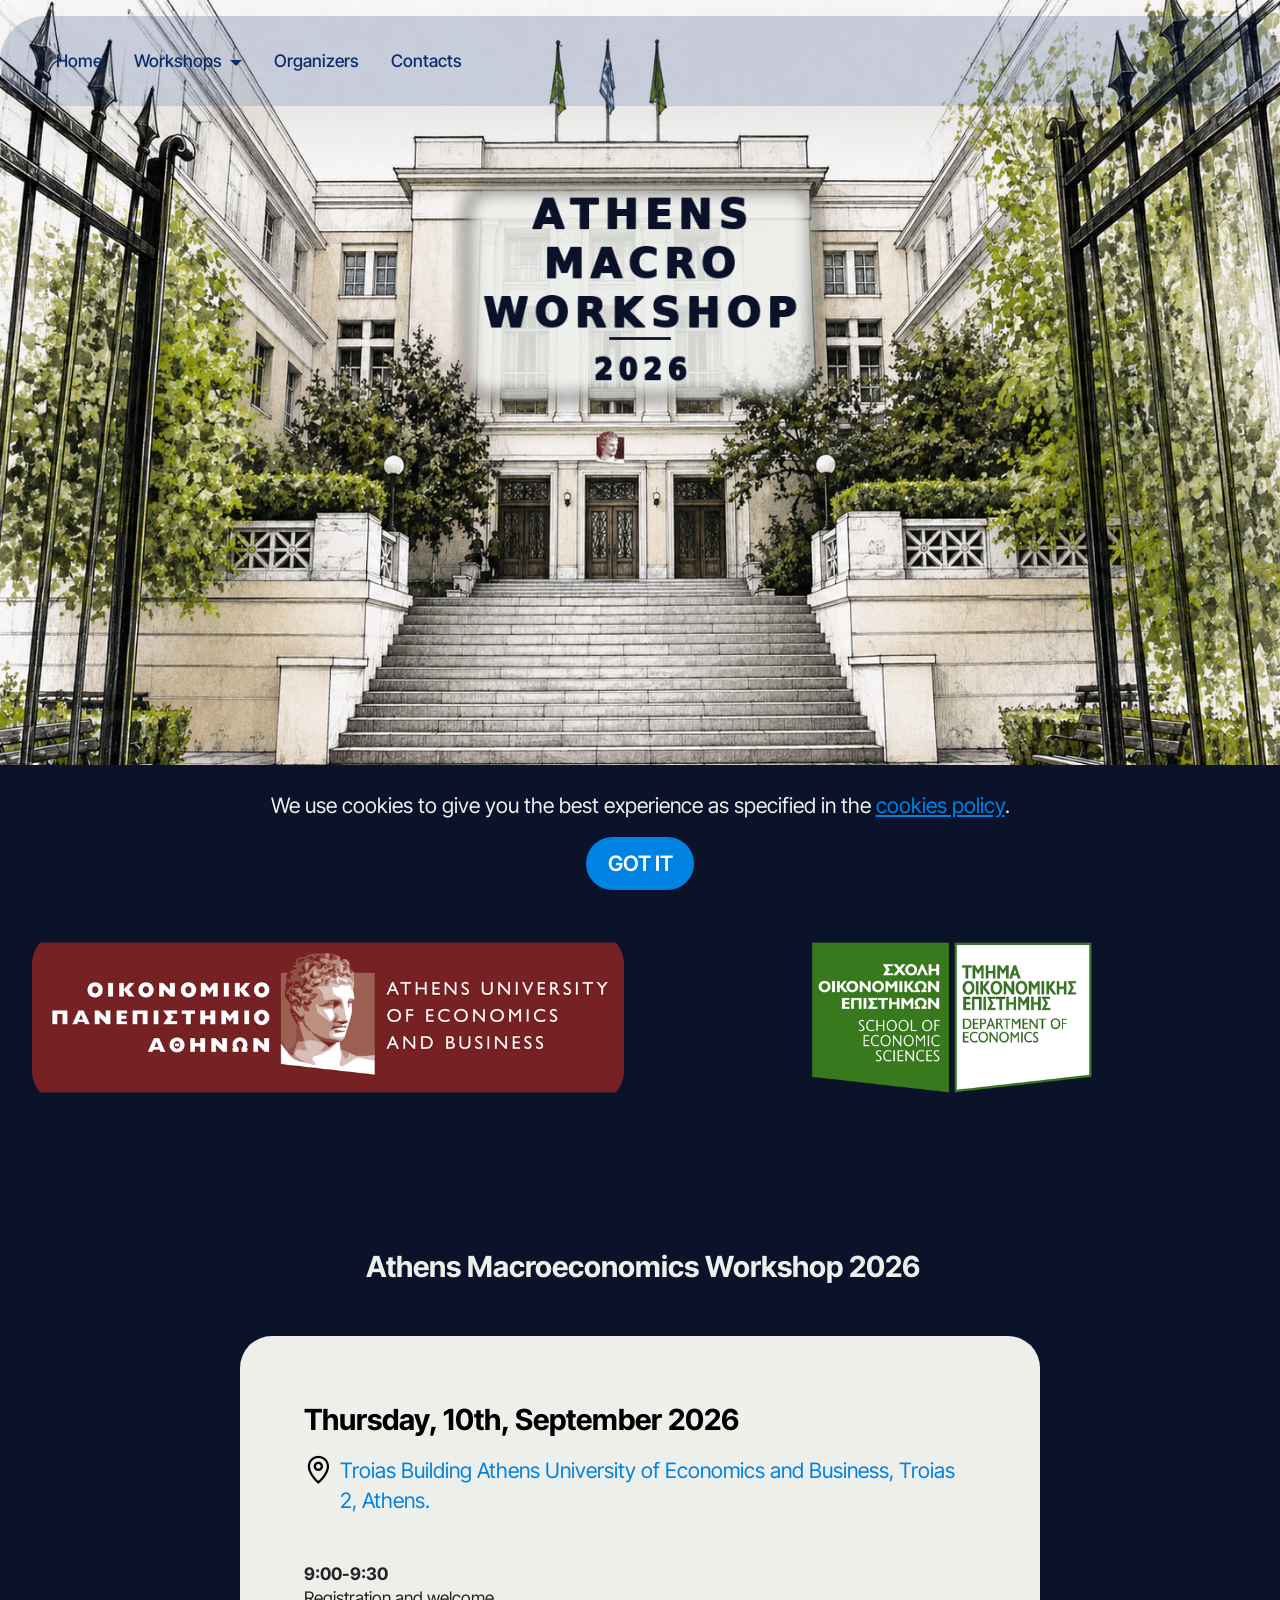
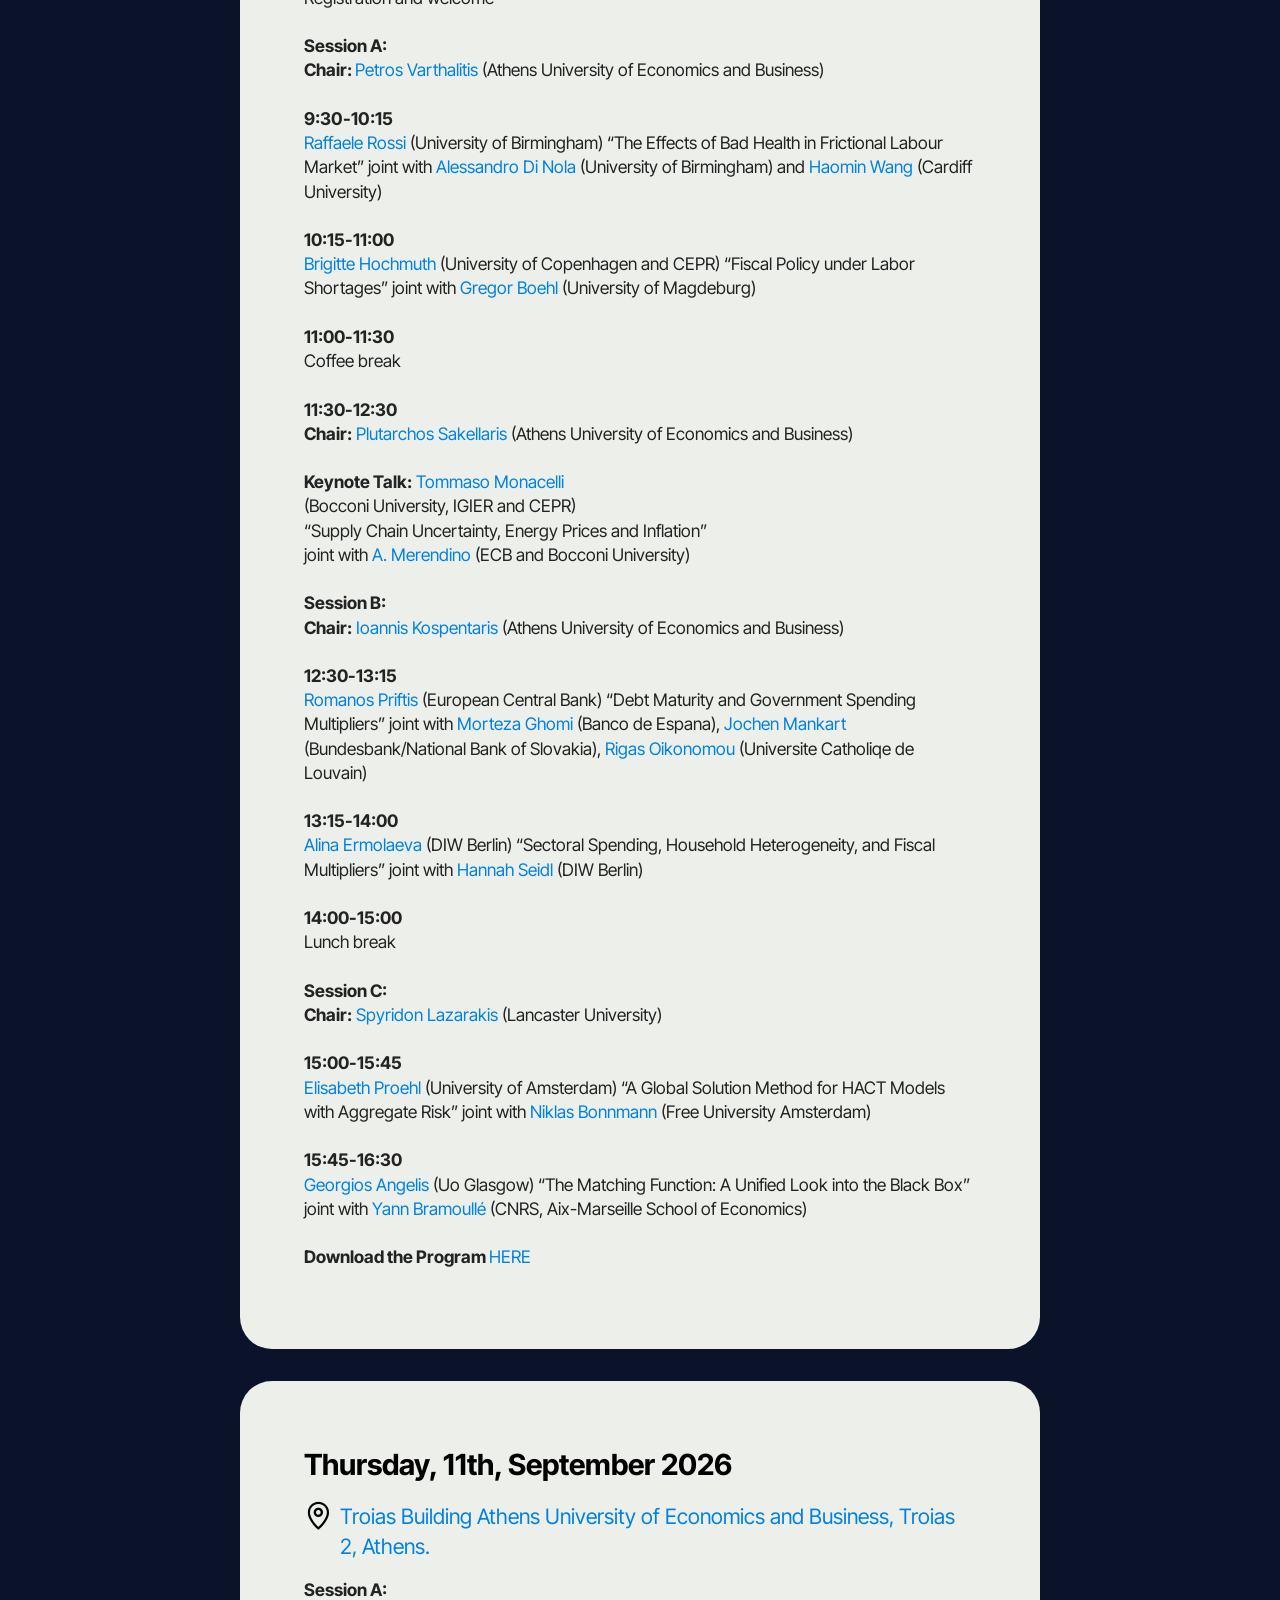
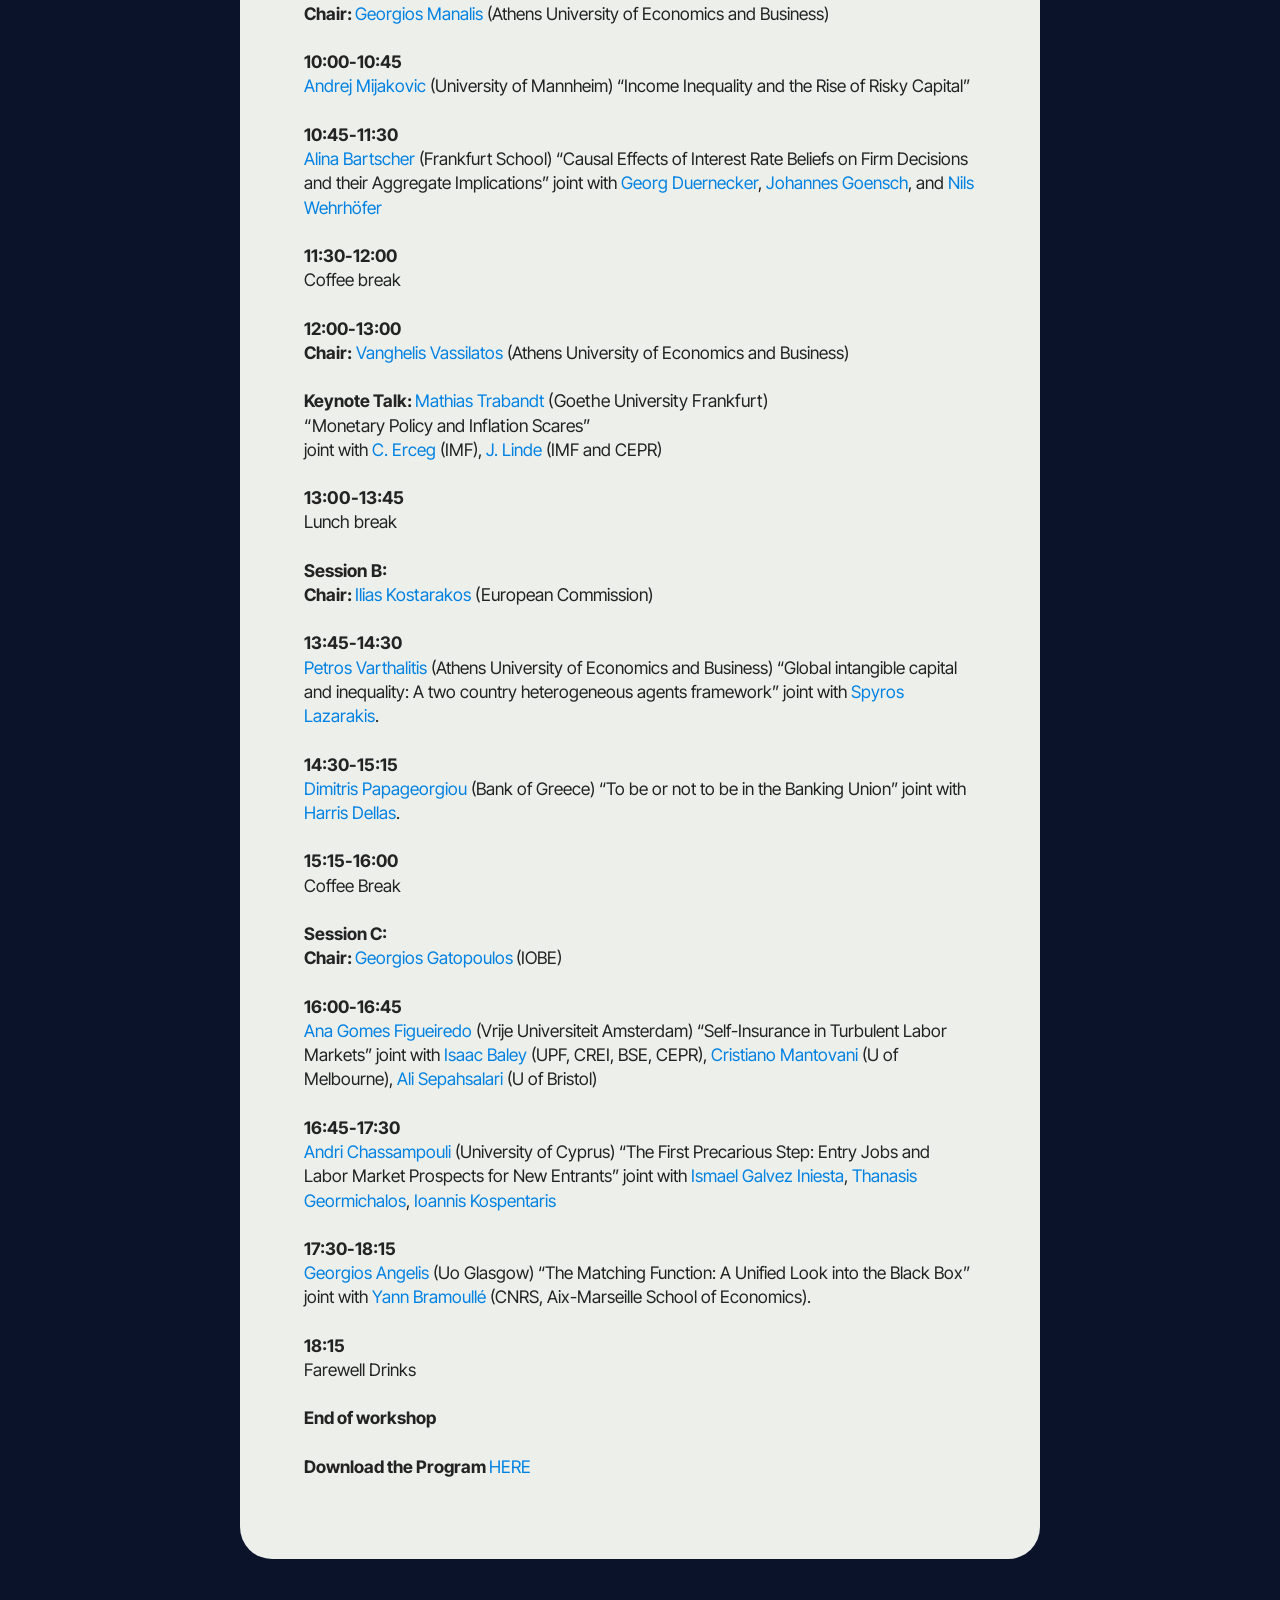
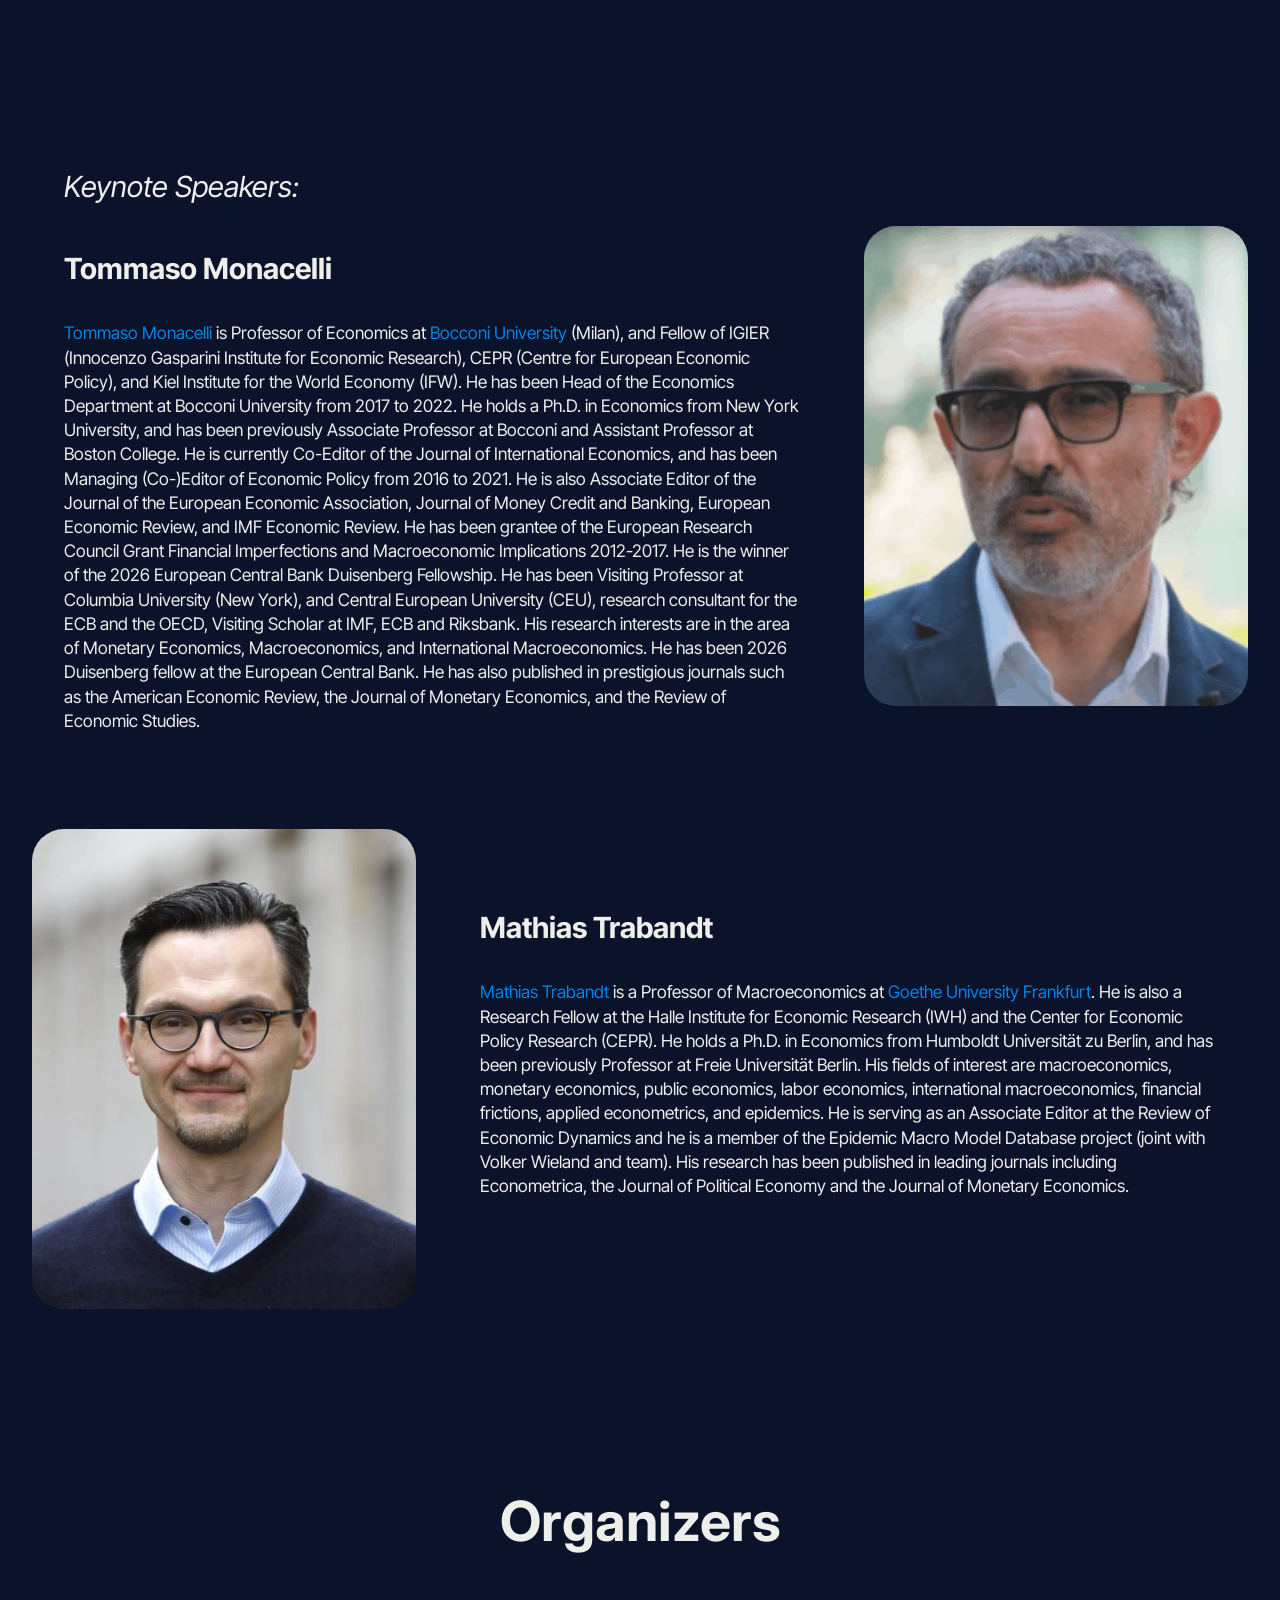
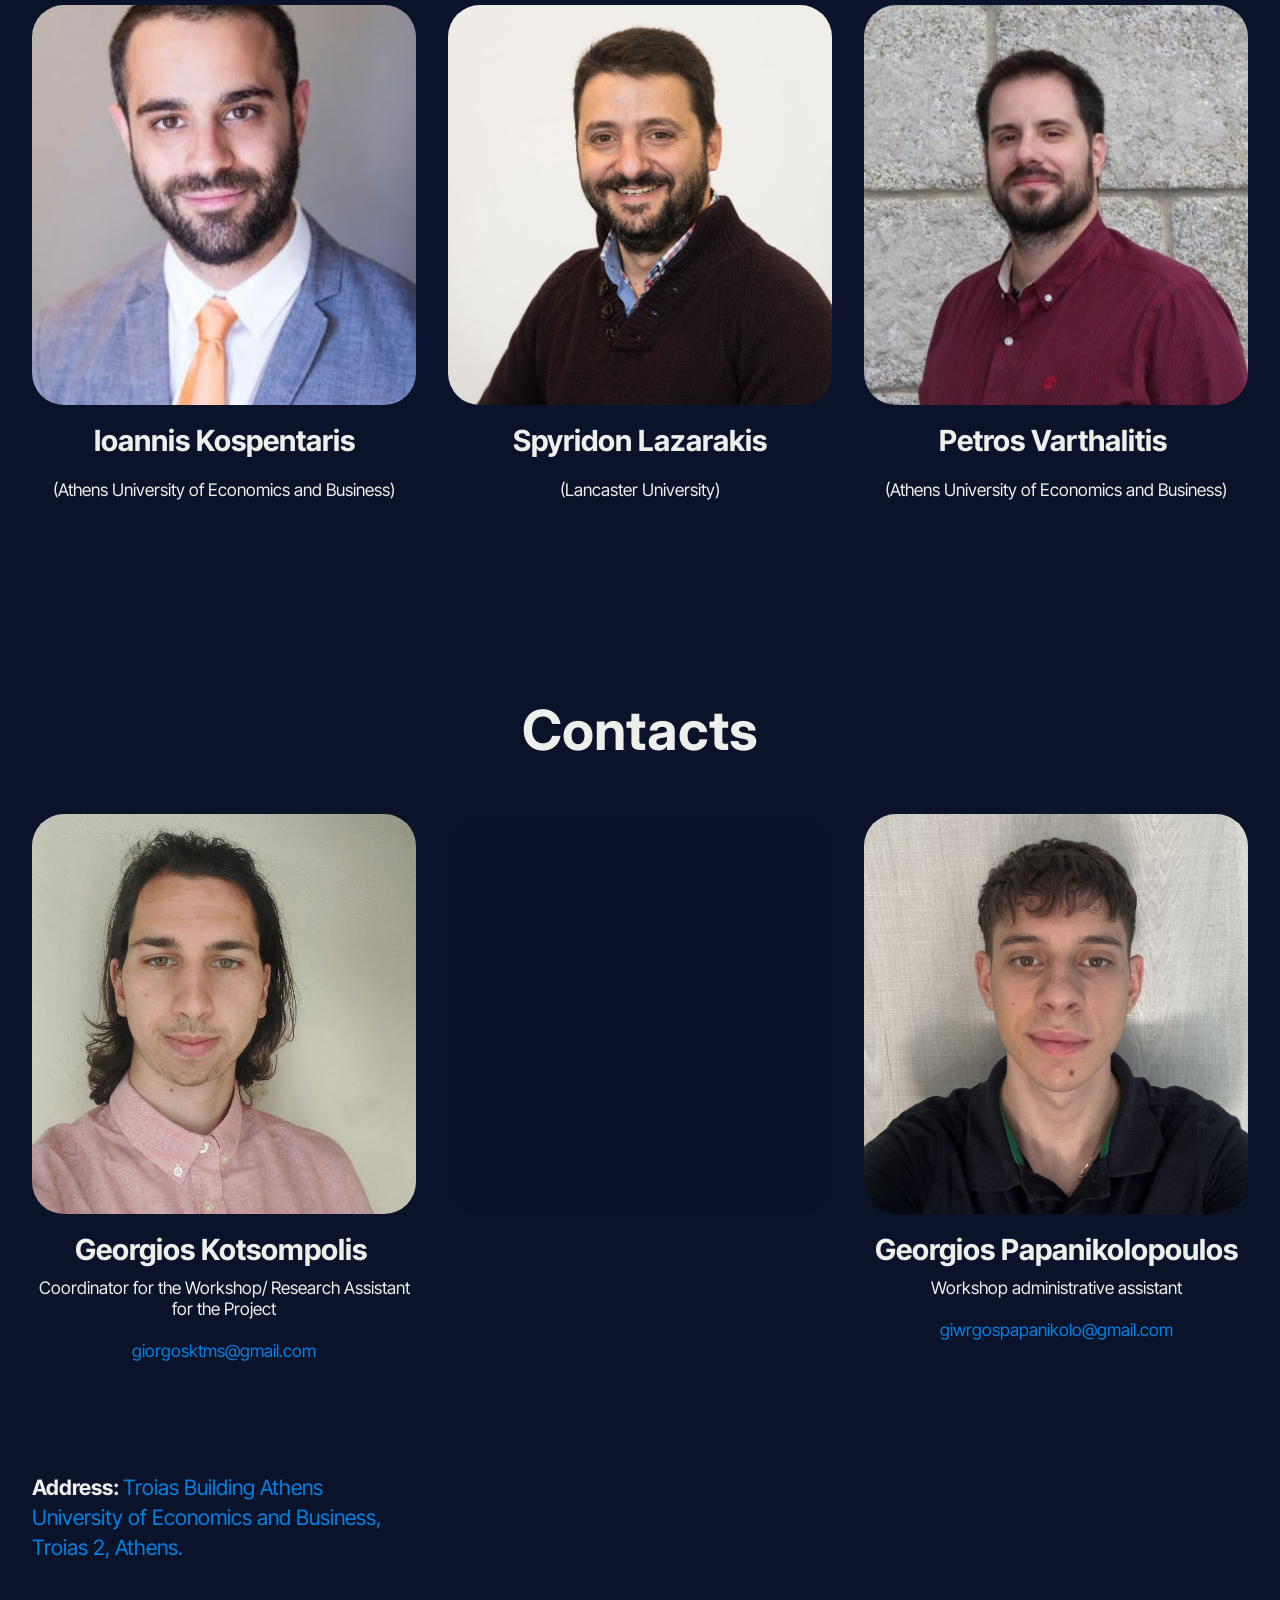
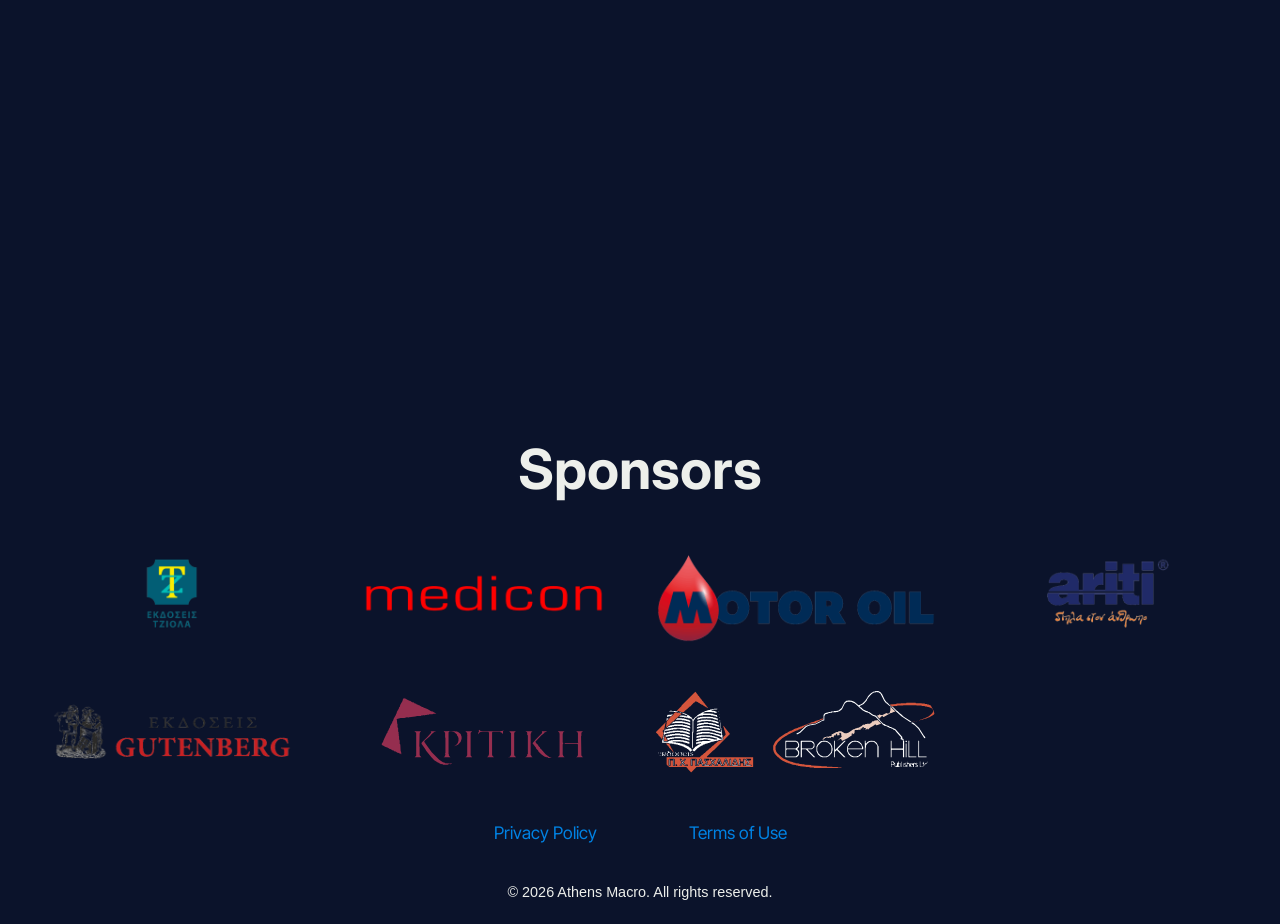
==== index.html @ d3e8752d "Add files via upload" ====
<!DOCTYPE html>
<html  >
<head>
  <meta charset="UTF-8">
  <meta http-equiv="X-UA-Compatible" content="IE=edge">
  <meta name="generator" content="Mobirise v5.9.25, mobirise.com">
  <meta name="twitter:card" content="summary_large_image"/>
  <meta name="twitter:image:src" content="assets/images/index-meta.svg">
  <meta property="og:image" content="assets/images/index-meta.svg">
  <meta name="twitter:title" content="Home">
  <meta name="viewport" content="width=device-width, initial-scale=1, minimum-scale=1">
  <link rel="shortcut icon" href="assets/images/athens-favicon-full-square.svg" type="image/x-icon">
  <meta name="description" content="">
  
  
  <title>Home</title>
  <link rel="stylesheet" href="assets/web/assets/mobirise-icons2/mobirise2.css">
  <link rel="stylesheet" href="assets/bootstrap/css/bootstrap.min.css">
  <link rel="stylesheet" href="assets/bootstrap/css/bootstrap-grid.min.css">
  <link rel="stylesheet" href="assets/bootstrap/css/bootstrap-reboot.min.css">
  <link rel="stylesheet" href="assets/dropdown/css/style.css">
  <link rel="stylesheet" href="assets/socicon/css/styles.css">
  <link rel="stylesheet" href="assets/theme/css/style.css">
  <link rel="preload" href="https://fonts.googleapis.com/css?family=Inter+Tight:100,200,300,400,500,600,700,800,900,100i,200i,300i,400i,500i,600i,700i,800i,900i&display=swap" as="style" onload="this.onload=null;this.rel='stylesheet'">
  <noscript><link rel="stylesheet" href="https://fonts.googleapis.com/css?family=Inter+Tight:100,200,300,400,500,600,700,800,900,100i,200i,300i,400i,500i,600i,700i,800i,900i&display=swap"></noscript>
  <link rel="preload" href="https://fonts.googleapis.com/css?family=Inter:100,200,300,400,500,600,700,800,900,100i,200i,300i,400i,500i,600i,700i,800i,900i&display=swap" as="style" onload="this.onload=null;this.rel='stylesheet'">
  <noscript><link rel="stylesheet" href="https://fonts.googleapis.com/css?family=Inter:100,200,300,400,500,600,700,800,900,100i,200i,300i,400i,500i,600i,700i,800i,900i&display=swap"></noscript>
  <link rel="preload" as="style" href="assets/mobirise/css/mbr-additional.css?v=11Lxjb"><link rel="stylesheet" href="assets/mobirise/css/mbr-additional.css?v=11Lxjb" type="text/css">

  
  
  
</head>
<body>
  
  <section data-bs-version="5.1" class="menu menu5 cid-vo2XoC6HNH" once="menu" id="menu05-g">
	

	<nav class="navbar navbar-dropdown navbar-fixed-top navbar-expand-lg">
		<div class="container">
			<div class="navbar-brand">
				
				
			</div>
			<button class="navbar-toggler" type="button" data-toggle="collapse" data-bs-toggle="collapse" data-target="#navbarSupportedContent" data-bs-target="#navbarSupportedContent" aria-controls="navbarNavAltMarkup" aria-expanded="false" aria-label="Toggle navigation">
				<div class="hamburger">
					<span></span>
					<span></span>
					<span></span>
					<span></span>
				</div>
			</button>
			<div class="collapse navbar-collapse" id="navbarSupportedContent">
				<ul class="navbar-nav nav-dropdown nav-right navbar-nav-top-padding" data-app-modern-menu="true"><li class="nav-item"><a class="nav-link link text-secondary display-4" href="index.html#header19-0">Home</a></li><li class="nav-item dropdown">
						<a class="nav-link link dropdown-toggle text-secondary display-4" href="index.html#news09-9" aria-expanded="false" data-toggle="dropdown-submenu" data-bs-toggle="dropdown" data-bs-auto-close="outside">Workshops</a><div class="dropdown-menu" aria-labelledby="dropdown-973"><a class="show dropdown-item text-secondary display-4" href="index.html#news09-9">Athens Macro Workshop 2026</a><a class="show dropdown-item text-secondary display-4" href="1st-athens-macroeconomics-workshop.html#news09-v">Athens Macro Workshop 2025</a></div>
					</li><li class="nav-item"><a class="nav-link link text-secondary display-4" href="index.html#people03-l">Organizers</a></li><li class="nav-item">
						<a class="nav-link link text-secondary display-4" href="index.html#people03-k">Contacts</a>
					</li></ul>
				
			</div>
		</div>
	</nav>
</section>

<section data-bs-version="5.1" class="header19 cid-vo2uFX2ZXU mbr-fullscreen" id="header19-0">
  

  
  
  <div class="container">
    <div class="row">
      <div class="content-wrap col-12 col-md-9">
        
        
        
        
      </div>
    </div>
  </div>
</section>

<section data-bs-version="5.1" class="social01 cid-vqECL1zGDa" id="social01-1c">
	

	
	
	<div class="container-fluid">
		<div class="row justify-content-center">
			<div class="col-12 content-head">
				
			</div>
		</div>
		<div class="row">
			<div class="item features-without-image col-12 col-md-6 col-lg-6">
				<div class="item-img mb-3">
					<img src="assets/images/aueb-logo-navy-900x260.png" alt="Mobirise Website Builder">
				</div>
				<div class="item-wrapper">
					
					<div class="card-box">
						
						
					</div>
				</div>
			</div>
			<div class="item features-without-image col-12 col-md-6 col-lg-6">
				<div class="item-img mb-3">
					<img src="assets/images/economics-logo-navy-900x260.png" alt="Mobirise Website Builder">
				</div>
				<div class="item-wrapper">
					
					<div class="card-box">
						
						
					</div>
				</div>
			</div>
		</div>
	</div>
</section>

<section data-bs-version="5.1" class="news09 startm5 cid-vo2wAcWrtu" id="news09-9">
  
  <div class="container">
    <div class="col-12 mb-5 content-head">
      <h3 class="mbr-section-title mbr-fonts-style align-center mb-0 display-5"><strong>&nbsp;Athens Macroeconomics Workshop 2026</strong></h3>
      
    </div>
    <div class="row justify-content-center ">
      <div class="col-12 col-lg-8">
        <div class="item features-without-image col-12 active">
          <div class="item-wrapper">
            <h5 class="mbr-card-title mbr-fonts-style mt-0 mb-3 display-5"><strong>Thursday, 10th, September 2026</strong></h5>
            <div class="details">
              
              
            </div>
            <div class="details">
              <div class="details-item display-7">
                <span class="mbr-iconfont mobi-mbri-map-pin mobi-mbri details-icon"></span>
                <p class="mbr-tag mbr-fonts-style display-7"><strong> <a href="https://maps.app.goo.gl/rqjV235j9AEwiDKp7" class="text-primary" target="_blank">Troias Building Athens University of Economics and Business, Troias 2, Athens.</a></strong><strong><br></strong><br></p>
              </div>
            </div>
            
            <h6 class="mbr-card-subtitle mbr-fonts-style mt-0 mb-3 display-4"><strong>9:00-9:30</strong><br>                       Registration and welcome<br><br><strong>
</strong><div><strong>
</strong></div><div><strong>
</strong></div><div></div><div>
</div><div>
</div><div>
</div><div>
</div><div>
</div><div>
</div><div>
</div><div>
</div><div>
</div><div>	
</div><div>
</div><div><strong>Session A:</strong></div><div><strong>Chair: </strong><a href="https://sites.google.com/site/pgvarth/home" class="text-primary" target="_blank">Petros Varthalitis</a>&nbsp;(Athens University of Economics and Business)
</div><div><strong style="font-size: 1.1rem;"><br></strong></div><div><strong style="font-size: 1.1rem;">9:30-10:15</strong><br></div><div><a href="https://sites.google.com/view/raffaelerossi/home" class="text-primary" target="_blank">Raffaele Rossi</a> (University of Birmingham) “The Effects of Bad Health in Frictional Labour Market” joint with <a href="https://sites.google.com/site/alessandrodinolaphd/" class="text-primary" target="_blank">Alessandro Di Nola</a> (University of Birmingham) and <a href="https://profiles.cardiff.ac.uk/staff/wangh142" class="text-primary" target="_blank">Haomin Wang</a> (Cardiff University)</div><br><div><strong>
</strong></div><div><strong>10:15-11:00</strong></div><div><a href="https://www.brigittehochmuth.net/" class="text-primary" target="_blank">Brigitte Hochmuth</a> (University of Copenhagen and CEPR) “Fiscal Policy under Labor Shortages” joint with <a href="https://gregorboehl.com/" class="text-primary" target="_blank">Gregor Boehl</a> (University of Magdeburg)</div><br><div>
</div><div><strong>11:00-11:30</strong></div><div>Coffee break
</div><div><br></div><div><strong>11:30-12:30</strong></div><div><strong>Chair:</strong> <a href="https://sites.google.com/view/plutarchossakellaris" class="text-primary" target="_blank">Plutarchos Sakellaris</a> (Athens University of Economics and Business)</div><div><br></div><div><strong>Keynote Talk:</strong> <a href="https://sites.google.com/site/monacellitommaso/" class="text-primary" target="_blank">Tommaso Monacelli</a>
</div><div>(Bocconi University, IGIER and CEPR)
</div><div>“Supply Chain Uncertainty, Energy Prices and Inflation”
</div><div>joint with <a href="https://alfonsomerendino.github.io/" class="text-primary" target="_blank">A. Merendino</a> (ECB and Bocconi University)
</div><div><br></div><div><strong>Session B:
</strong></div><div><strong>Chair:</strong> <a href="https://sites.google.com/site/ioanniskospentaris/" class="text-primary" target="_blank">Ioannis Kospentaris</a> (Athens University of Economics and Business)</div><br><div>
</div><div><strong>12:30-13:15</strong></div><div><a href="https://sites.google.com/site/romanospriftis/home" class="text-primary" target="_blank">Romanos Priftis</a> (European Central Bank) “Debt Maturity and Government Spending Multipliers” joint with <a href="https://ghomimorteza.github.io/index/" class="text-primary" target="_blank">Morteza Ghomi</a> (Banco de Espana), <a href="https://mankart.net/" class="text-primary" target="_blank">Jochen Mankart</a> (Bundesbank/National Bank of Slovakia), <a href="https://sites.google.com/site/rigasoikonomou/home" class="text-primary" target="_blank">Rigas Oikonomou</a> (Universite Catholiqe de Louvain)
</div><div><br></div><div>
</div><div><strong>13:15-14:00</strong></div><div><a href="https://www.diw.de/sixcms/detail.php?id=diw_01.c.879413.en" class="text-primary" target="_blank">Alina Ermolaeva</a> (DIW Berlin) “Sectoral Spending, Household Heterogeneity, and Fiscal Multipliers” joint with <a href="https://www.hannahmseidl.com/" class="text-primary" target="_blank">Hannah Seidl</a>&nbsp;(DIW Berlin)</div><br><div>
</div><div><strong>14:00-15:00</strong></div><div>Lunch break
</div><div><br></div><div><strong>Session C:
</strong></div><div><strong>Chair:</strong> <a href="https://www.slazarakis.com/" class="text-primary" target="_blank">Spyridon Lazarakis</a> (Lancaster University)</div><br><div>
</div><div><strong>15:00-15:45</strong></div><div><a href="https://www.elisabethproehl.com/" class="text-primary" target="_blank">Elisabeth Proehl</a> (University of Amsterdam) “A Global Solution Method for HACT Models with Aggregate Risk” joint with  <a href="https://www.niklasbonnmann.com/" class="text-primary" target="_blank">Niklas Bonnmann</a> (Free University Amsterdam)</div><br><div>
</div><div><strong>15:45-16:30	</strong></div><div><a href="https://www.georgiosangelis.com/" class="text-primary" target="_blank">Georgios Angelis</a> (Uo Glasgow) “The Matching Function: A Unified Look into the Black Box” joint with <a href="https://sites.google.com/site/bramoulley/home" class="text-primary" target="_blank">Yann Bramoullé</a> (CNRS, Aix-Marseille School of Economics)</div><div><br></div><div><strong>Download the Program <a href="assets/files/2nd-MacroWorkshopprogram-.pdf" class="text-primary">HERE</a></strong></div><div><strong>
</strong></div><div><strong>
</strong></div><div><strong>
</strong></div><div><strong>
</strong></div><div><strong>
</strong></div><div><strong>
</strong></div><div><strong>
</strong></div><div><strong>
</strong></div><div><strong>
</strong></div><div><strong>	
</strong></div><div><strong>
</strong></div><div><strong>
</strong></div></h6>
            
          </div>
        </div>
        <div class="item features-without-image col-12">
          <div class="item-wrapper">
            <h5 class="mbr-card-title mbr-fonts-style mt-0 mb-3 display-5"><strong>Thursday, 11th, September 2026</strong></h5>
            <div class="details">
              
             
            </div>
            <div class="details">
              <div class="details-item display-7">
                <span class="mbr-iconfont mobi-mbri-map-pin mobi-mbri details-icon"></span>
                <p class="mbr-tag mbr-fonts-style display-7"><strong><a href="https://maps.app.goo.gl/rqjV235j9AEwiDKp7" class="text-primary" target="_blank">Troias Building Athens University of Economics and Business, Troias 2, Athens.</a></strong><br></p>
              </div>
            </div>
            
            <h6 class="mbr-card-subtitle mbr-fonts-style mt-0 mb-3 display-4"><strong>Session A:</strong><div><strong>Chair: </strong><a href="https://gmanalis.github.io/georgiosmanalis/" class="text-primary" target="_blank">Georgios Manalis</a> (Athens University of Economics and Business)</div><div><br></div><div><strong>10:00-10:45</strong></div><div>	<a href="https://andrejmijakovic.github.io/" class="text-primary" target="_blank">Andrej Mijakovic</a> (University of Mannheim) “Income Inequality and the Rise of Risky Capital”</div><div><br></div><div><strong>10:45-11:30	</strong></div><div><a href="https://sites.google.com/view/alina-bartscher" class="text-primary" target="_blank">Alina Bartscher</a> (Frankfurt School) “Causal Effects of Interest Rate Beliefs on Firm Decisions and their Aggregate Implications” joint with  <a href="https://sites.google.com/site/georgduernecker/home" class="text-primary" target="_blank">Georg Duernecker</a>, <a href="https://sites.google.com/view/johannesgoensch" class="text-primary" target="_blank">Johannes Goensch</a>, and <a href="https://sites.google.com/view/nilswehrhoefer/nils-wehrh%C3%B6fer" class="text-primary" target="_blank">Nils Wehrhöfer</a></div><div><br></div><div><strong>11:30-12:00</strong></div><div>Coffee break</div><div><br></div><div><strong>12:00-13:00</strong>	</div><div><strong>Chair:</strong>&nbsp;<a href="https://www.aueb.gr/en/faculty_page/vasilatos-evangelos" class="text-primary" target="_blank">Vanghelis Vassilatos</a>&nbsp;(Athens University of Economics and Business)</div><div><br></div><div><strong>Keynote Talk: </strong><a href="https://www.mathiastrabandt.com/" class="text-primary" target="_blank">Mathias Trabandt</a>&nbsp;<span style="font-size: 1.1rem;">(Goethe University Frankfurt)</span></div><div><span style="font-size: 1.1rem;">“Monetary Policy and Inflation Scares”</span><br></div><div>joint with <a href="https://www.imf.org/en/research/researcher-cv/author/erceg-christopher" class="text-primary" target="_blank">C. Erceg</a> (IMF), <a href="https://www.riksbank.se/en-gb/about-the-riksbank/the-tasks-of-the-riksbank/research/economists-at-the-research-division/economists-at-the-research-division/jesper-linde/" class="text-primary" target="_blank">J. Linde</a> (IMF and CEPR)</div><div><br></div><div><span style="font-size: 1.1rem;"><strong>13:00-13:45</strong></span></div><div><span style="font-size: 1.1rem;">Lunch break</span><br></div><div><br></div><div><span style="font-size: 1.1rem;"><strong>Session B:</strong></span><br></div><div><strong>Chair:&nbsp;</strong><span style="font-size: 1.1rem;"><a href="https://sites.google.com/site/ikostarakos" class="text-primary" target="_blank">Ilias Kostarakos</a>&nbsp;(European Commission)</span></div><div><br></div><div><strong>13:45-14:30</strong>	</div><div><a href="https://sites.google.com/site/pgvarth/home" class="text-primary" target="_blank">Petros Varthalitis</a> (Athens University of Economics and Business) “Global intangible capital and inequality: A two country heterogeneous agents framework” joint with <a href="https://www.slazarakis.com/" class="text-primary" target="_blank">Spyros Lazarakis</a>.</div><div><br></div><div><strong>14:30-15:15</strong></div><div><a href="https://sites.google.com/site/dimitrispapageorgioupage/" class="text-primary" target="_blank">Dimitris Papageorgiou</a> (Bank of Greece) “To be or not to be in the Banking Union” joint with <a href="https://harrisdellas.net/" class="text-primary" target="_blank">Harris Dellas</a>.</div><div><br></div><div><strong>15:15-16:00</strong></div><div>Coffee Break</div><div><br></div><div><strong>Session C:</strong></div><div><strong>Chair: </strong><a href="https://iobe.gr/en/%ce%b9%ce%bf%ce%b2%ce%b5-researchers/george-gatopoulos/" class="text-primary" target="_blank">Georgios Gatopoulos</a><strong> </strong>(IOBE)
</div><div><strong><br></strong></div><div><strong>16:00-16:45</strong></div><div><a href="https://sites.google.com/site/anafigueiredovds/home" class="text-primary" target="_blank">Ana Gomes Figueiredo</a> (Vrije Universiteit Amsterdam) “Self-Insurance in Turbulent Labor Markets” joint with <a href="https://www.isaacbaley.com/" class="text-primary" target="_blank">Isaac Baley</a> (UPF, CREI, BSE, CEPR), <a href="https://cristianomantovani.github.io/" class="text-primary" target="_blank">Cristiano Mantovani</a> (U of Melbourne), <a href="https://www.sepahsalari.com/" class="text-primary" target="_blank">Ali Sepahsalari</a> (U of Bristol)</div><div><br></div><div><strong>16:45-17:30	</strong></div><div><a href="https://sites.google.com/view/andrichassamboulli/home" class="text-primary" target="_blank">Andri Chassampouli</a> (University of Cyprus) “The First Precarious Step: Entry Jobs and Labor Market Prospects for New Entrants” joint with <a href="https://sites.google.com/view/ismaelgalvez/home" class="text-primary" target="_blank">Ismael Galvez Iniesta</a>, <a href="https://ageromichalos.ucdavis.edu/" class="text-primary" target="_blank">Thanasis Geormichalos</a>, <a href="https://sites.google.com/site/ioanniskospentaris/" class="text-primary" target="_blank">Ioannis Kospentaris</a></div><div><br></div><div><strong>17:30-18:15</strong></div><div><a href="https://www.georgiosangelis.com/" class="text-primary" target="_blank">Georgios Angelis</a> (Uo Glasgow) “The Matching Function: A Unified Look into the Black Box” joint with <a href="https://sites.google.com/site/bramoulley/home" class="text-primary" target="_blank">Yann Bramoullé</a> (CNRS, Aix-Marseille School of Economics).</div><div><br></div><div><strong>18:15	</strong></div><div>Farewell Drinks</div><div><div><br></div><div><strong>End of workshop&nbsp;</strong></div></div><br><div><div><strong>Download the Program <a href="assets/files/2nd-MacroWorkshopprogram-.pdf" class="text-primary">HERE</a></strong></div><div>
</div><div>
</div><div>
</div><div>
</div><div>
</div><div>
</div><div>
</div><div>
</div><div>
</div><div>
</div><div>
</div><div>
</div><div>
</div><div>
</div><div>
</div><div>
</div></div></h6>
            
          </div>
        </div>

      </div>
    </div>
  </div>
</section>

<section data-bs-version="5.1" class="features38 cid-vpsEj0Nq2H" id="features038-16">
    

    
    

    <div class="container">
        <div class="row justify-content-center">
            <div class="col-12 col-md-12 col-lg">
                <div class="text-wrapper align-left">
                    <h1 class="mbr-section-title mbr-fonts-style mb-4 display-5"><em>Keynote Speakers:<br></em><br><strong>Tommaso Monacelli</strong></h1>
                    <p class="mbr-text align-left mbr-fonts-style mb-4 display-4"><a href="https://sites.google.com/site/monacellitommaso/" class="text-primary" target="_blank">Tommaso Monacelli</a> is Professor of Economics at <a href="https://www.unibocconi.it/en" class="text-primary" target="_blank">Bocconi University</a> (Milan), and Fellow of IGIER (Innocenzo Gasparini Institute for Economic Research), CEPR (Centre for European Economic Policy),  and Kiel Institute for the World Economy (IFW).  He has been Head of the Economics Department at Bocconi University from 2017 to 2022. He holds a Ph.D. in Economics from New York University, and has been previously Associate Professor at Bocconi and Assistant Professor at Boston College. He is currently Co-Editor of the Journal of International Economics, and has been Managing (Co-)Editor of Economic Policy from 2016 to 2021. He is also Associate Editor of the Journal of the European Economic Association, Journal of Money Credit and Banking, European Economic Review, and IMF Economic Review. He has been grantee of the European Research Council Grant Financial Imperfections and Macroeconomic Implications 2012-2017. He is the winner of the 2026 European Central Bank Duisenberg Fellowship. He has been Visiting Professor at Columbia University (New York), and Central European University (CEU), research consultant for the ECB and the OECD, Visiting Scholar at IMF, ECB and Riksbank. His research interests are in the area of Monetary Economics, Macroeconomics, and International Macroeconomics. He has been 2026 Duisenberg fellow at the European Central Bank. He has also published in prestigious journals such as the American Economic Review, the Journal of Monetary Economics, and the Review of Economic Studies.</p>
                    
                </div>
            </div>
            <div class="col-12 col-md-12 col-lg-4 image-wrapper">
                <a href="https://sites.google.com/site/monacellitommaso/" target="_blank"><img class="w-100" src="assets/images/222222-263x273.png" alt=""></a>
            </div>
        </div>
        <div class="row row-reverse justify-content-center">

            <div class="col-12 col-md-12 col-lg">
                <div class="text-wrapper align-left">
                    <h1 class="mbr-section-title mbr-fonts-style mb-4 display-5"><strong>Mathias Trabandt</strong></h1>
                    <p class="mbr-text align-left mbr-fonts-style mb-4 display-4">
                        <a href="https://www.mathiastrabandt.com/" class="text-primary" target="_blank">Mathias Trabandt</a> is a Professor of Macroeconomics at <a href="https://www.uni-frankfurt.de/en" class="text-primary" target="_blank">Goethe University Frankfurt</a>.  He is also a Research Fellow at the Halle Institute for Economic Research (IWH) and the Center for Economic Policy Research (CEPR). He holds a Ph.D. in Economics from Humboldt Universität zu Berlin, and has been previously Professor at Freie Universität Berlin. His fields of interest are macroeconomics, monetary economics, public economics, labor economics, international macroeconomics, financial frictions, applied econometrics, and epidemics. He is serving as an Associate Editor at the Review of Economic Dynamics and he is a member of the Epidemic Macro Model Database project (joint with Volker Wieland and team). His research has been published in leading journals including Econometrica, the Journal of Political Economy and the Journal of Monetary Economics.
                    </p>
                    
                </div>
            </div>
            <div class="col-12 col-md-12 col-lg-4 image-wrapper">
                <a href="https://www.mathiastrabandt.com/" target="_blank"><img class="w-100" src="assets/images/mathias-534x559.jpg" alt=""></a>
            </div>
        </div>
        
    </div>
</section>

<section data-bs-version="5.1" class="people03 cid-vo7QObv2nX" id="people03-l">
	
	
	<div class="container">
		<div class="row justify-content-center">
			<div class="col-12 content-head">
				<div class="mbr-section-head mb-5">
					<h4 class="mbr-section-title mbr-fonts-style align-center mb-0 display-2">
						<strong>Organizers</strong></h4>
					
				</div>
			</div>
		</div>
		<div class="row">
			<div class="item features-image col-12 col-md-6 col-lg-4 active">
				<div class="item-wrapper">
					<div class="item-img mb-3">
						<a href="https://sites.google.com/site/ioanniskospentaris/" target="_blank"><img src="assets/images/unnamed-1-320x480.jpg" alt="" title="" data-slide-to="0" data-bs-slide-to="0"></a>
					</div>
					<div class="item-content align-left">
						<h5 class="item-title mbr-fonts-style display-5"><strong>Ioannis Kospentaris</strong></h5>
						
						<p class="mbr-text mbr-fonts-style mt-3 display-4">(Athens University of Economics and Business)<br>
						</p>
					</div>
					
				</div>
			</div>
			<div class="item features-image col-12 col-md-6 col-lg-4">
				<div class="item-wrapper">
					<div class="item-img mb-3">
						<a href="https://www.slazarakis.com/" target="_blank"><img src="assets/images/spyridon-lazarakis-portrait-816x1253.jpg" alt="" title="" data-slide-to="1" data-bs-slide-to="1"></a>
					</div>
					<div class="item-content align-left">
						<h5 class="item-title mbr-fonts-style display-5"><strong>Spyridon Lazarakis</strong></h5>
						
						<p class="mbr-text mbr-fonts-style mt-3 display-4">
							(Lancaster University)
						</p>
					</div>
					
				</div>
			</div><div class="item features-image col-12 col-md-6 col-lg-4">
				<div class="item-wrapper">
					<div class="item-img mb-3">
						<a href="https://sites.google.com/site/pgvarth/home" target="_blank"><img src="assets/images/varth-600x600.jpg" alt="" title="" data-slide-to="2" data-bs-slide-to="2"></a>
					</div>
					<div class="item-content align-left">
						<h5 class="item-title mbr-fonts-style display-5"><strong>Petros Varthalitis&nbsp;</strong></h5>
						
						<p class="mbr-text mbr-fonts-style mt-3 display-4">(Athens University of Economics and Business)<br></p>
					</div>
					
				</div>
			</div>
			
		</div>
	</div>
</section>

<section data-bs-version="5.1" class="people03 cid-vo7Dlyw0Xb" id="people03-k">
	
	
	<div class="container">
		<div class="row justify-content-center">
			<div class="col-12 content-head">
				<div class="mbr-section-head mb-5">
					<h4 class="mbr-section-title mbr-fonts-style align-center mb-0 display-2"><strong>Contacts</strong></h4>
					
				</div>
			</div>
		</div>
		<div class="row">
			<div class="item features-image col-12 col-md-6 col-lg-4 active">
				<div class="item-wrapper">
					<div class="item-img mb-3">
						<img src="assets/images/unnamed1-816x706.jpg" alt="Mobirise Website Builder" title="" data-slide-to="0" data-bs-slide-to="0">
					</div>
					<div class="item-content align-left">
						<h5 class="item-title mbr-fonts-style display-5"><strong>Georgios Kotsompolis&nbsp;</strong><strong><br></strong></h5>
						<h6 class="item-subtitle mbr-fonts-style mb-3 display-4">Coordinator for the Workshop/ Research Assistant for the Project<br><br><a href="mailto:giorgosktms@gmail.com" class="text-primary">giorgosktms@gmail.com</a></h6>
						
					</div>
					
				</div>
			</div>
			<div class="item features-image col-12 col-md-6 col-lg-4">
				<div class="item-wrapper">
					<div class="item-img mb-3">
						<img src="assets/images/solid-color-0b132b-1920x1080.jpg" alt="Mobirise Website Builder" title="" data-slide-to="1" data-bs-slide-to="1">
					</div>
					<div class="item-content align-left">
						<h5 class="item-title mbr-fonts-style display-5"></h5>
						<h6 class="item-subtitle mbr-fonts-style mb-3 display-4"><br><br></h6>
						
					</div>
					
				</div>
			</div><div class="item features-image col-12 col-md-6 col-lg-4">
				<div class="item-wrapper">
					<div class="item-img mb-3">
						<img src="assets/images/img-3430-1-816x1088.jpeg" alt="" title="" data-slide-to="2" data-bs-slide-to="2">
					</div>
					<div class="item-content align-left">
						<h5 class="item-title mbr-fonts-style display-5"><strong>Georgios Papanikolopoulos</strong></h5>
						<h6 class="item-subtitle mbr-fonts-style mb-3 display-4">Workshop administrative assistant<br><br><a href="mailto:giwrgospapanikolo@gmail.com" class="text-primary">giwrgospapanikolo@gmail.com</a></h6>
						
					</div>
					
				</div>
			</div>
			
		</div>
	</div>
</section>

<section data-bs-version="5.1" class="contacts03 cid-vo7ADjF8c0" id="contacts03-i">
  

  
  <div class="container">
    <div class="row justify-content-center">
      <div class="col-lg-4">
        <div class="col-12 col-md-12">
          
          <h6 class="mbr-section-subtitle mbr-fonts-style mt-0 mb-4 display-7"><strong>Address: </strong><a href="https://maps.app.goo.gl/rqjV235j9AEwiDKp7" class="text-primary" target="_blank">Troias Building Athens University of Economics and Business, Troias 2, Athens.</a></h6>
          
        </div>
      </div>
      <div class="col-lg-8 side-features">
        <div class="google-map"><iframe frameborder="0" style="border:0" src="https://www.google.com/maps/embed?pb=!1m14!1m8!1m3!1d6288.399075166838!2d23.73612!3d37.995806!3m2!1i1024!2i768!4f13.1!3m3!1m2!1s0x14a1a2cbc98ba509%3A0xe9f549096cf2484b!2sTrias%202%2C%20Athina%20113%2062!5e0!3m2!1sen!2sgr!4v1782906664007!5m2!1sen!2sgr" allowfullscreen=""></iframe></div>
      </div>
    </div>
  </div>
</section>

<section data-bs-version="5.1" class="gallery3 cid-vpI0nnCazp" id="gallery03-17">
    
    
    <div class="container">
      <div class="row justify-content-center">
        <div class="col-12 content-head">
          <div class="mbr-section-head mb-5">
            <h4 class="mbr-section-title mbr-fonts-style align-center mb-0 display-2"><strong>Sponsors</strong></h4>
            
          </div>
        </div>
      </div>
      <div class="row">
        <div class="item features-image col-12 col-md-6 col-lg-3 active">
          <div class="item-wrapper">
            <div class="item-img">
              <img src="assets/images/ekdoseis-tziola-logo-596x172.png" alt="" title="" data-slide-to="0" data-bs-slide-to="0">
            </div>
            
          </div>
        </div>
        <div class="item features-image col-12 col-md-6 col-lg-3">
          <div class="item-wrapper">
            <div class="item-img">
              <img src="assets/images/medicon-logo-596x172.png" alt="Mobirise Website Builder" title="" data-slide-to="1" data-bs-slide-to="1">
            </div>
            
          </div>
        </div>
        <div class="item features-image col-12 col-md-6 col-lg-3">
          <div class="item-wrapper">
            <div class="item-img">
              <img src="assets/images/motoroil-logo-holes-0b132b-596x192.png" alt="Mobirise Website Builder" title="" data-slide-to="2" data-bs-slide-to="2">
            </div>
            
          </div>
        </div><div class="item features-image col-12 col-md-6 col-lg-3">
          <div class="item-wrapper">
            <div class="item-img">
              <img src="assets/images/ariti-logo-596x172.png" alt="Mobirise Website Builder" title="" data-slide-to="3" data-bs-slide-to="3">
            </div>
            
          </div>
        </div>
        
      </div>
    </div>
  </section>

<section data-bs-version="5.1" class="gallery3 cid-vpI0YMxgJh" id="gallery03-18">
    
    
    <div class="container">
      <div class="row justify-content-center">
        <div class="col-12 content-head">
          
        </div>
      </div>
      <div class="row">
        <div class="item features-image col-12 col-md-6 col-lg-3 active">
          <div class="item-wrapper">
            <div class="item-img">
              <img src="assets/images/ekdoseis-gutenberg-logo-596x172.png" alt="" title="" data-slide-to="0" data-bs-slide-to="0">
            </div>
            
          </div>
        </div><div class="item features-image col-12 col-md-6 col-lg-3">
          <div class="item-wrapper">
            <div class="item-img">
              <img src="assets/images/kritiki-logo.svg" alt="" title="" data-slide-to="1" data-bs-slide-to="1">
            </div>
            
          </div>
        </div><div class="item features-image col-12 col-md-6 col-lg-3">
          <div class="item-wrapper">
            <div class="item-img">
              <img src="assets/images/broken-hill-pasxalidis-logo.svg" alt="" title="" data-slide-to="2" data-bs-slide-to="2">
            </div>
            
          </div>
        </div>
        
        
        
      </div>
    </div>
  </section>

<section data-bs-version="5.1" class="footer4 cid-vpmAWK5CoZ" once="footers" id="footer04-12">

    

    

    <div class="container">
        <div class="media-container-row align-center mbr-white">
            <div class="col-12">
                <p class="mbr-text mb-0 mbr-fonts-style display-4"><a href="https://www.termsfeed.com/live/f6b6027e-f483-410d-86ce-0c783d43e9f4" class="text-primary" target="_blank">Privacy Policy</a>&nbsp; &nbsp; &nbsp; &nbsp; &nbsp; &nbsp; &nbsp; &nbsp; &nbsp; &nbsp; &nbsp; &nbsp;<a href="https://www.termsfeed.com/live/ecc73392-2d38-4737-b298-2814ad4ea299" class="text-primary" target="_blank">Terms of Use</a></p>
            </div>
        </div>
    </div>
</section>

<!-- Footer με το μπλε χρώμα και κείμενο Copyright -->
<footer style="background-color: #0b132b; color: #edefeb; padding: 1.5rem 0; text-align: center; font-family: sans-serif; font-size: 0.9rem;">
    <p style="margin: 0;">&copy; 2026 Athens Macro. All rights reserved.</p>
</footer>

<!-- Το κρυφό input για τα cookies -->
<input name="cookieData" type="hidden" data-cookie-cookiesAlertType='1' data-cookie-customDialogSelector='null' data-cookie-colorText='#edefeb' data-cookie-colorBg='rgb(11, 19, 43)' data-cookie-opacityOverlay='0' data-cookie-bgOpacity='100' data-cookie-textButton='GOT IT' data-cookie-rejectText='REJECT' data-cookie-colorButton='#0082e3' data-cookie-rejectColor='#ffffff' data-cookie-colorLink='#0082e3' data-cookie-underlineLink='true' data-cookie-text="We use cookies to give you the best experience as specified in the <a href='https://www.termsfeed.com/live/39bddd71-6520-47e6-a524-7f57f55f70a0'>cookies policy</a>.">

<!-- Τα απαραίτητα scripts της σελίδας -->
<script src="assets/bootstrap/js/bootstrap.bundle.min.js"></script>  
<script src="assets/web/assets/cookies-alert-plugin/cookies-alert-core.js"></script>  
<script src="assets/web/assets/cookies-alert-plugin/cookies-alert-script.js"></script>  
<script src="assets/smoothscroll/smooth-scroll.js"></script>  
<script src="assets/ytplayer/index.js"></script>  
<script src="assets/dropdown/js/navbar-dropdown.js"></script>  
<script src="assets/theme/js/script.js"></script>
  </body>
</html>
---- assets/web/assets/mobirise-icons2/mobirise2.css ----
@font-face {
  font-family: 'Moririse2';
  font-display: swap;
  src:  url('mobirise2.eot?f2bix4');
  src:  url('mobirise2.eot?f2bix4#iefix') format('embedded-opentype'),
    url('mobirise2.ttf?f2bix4') format('truetype'),
    url('mobirise2.woff?f2bix4') format('woff'),
    url('mobirise2.svg?f2bix4#mobirise2') format('svg');
  font-weight: normal;
  font-style: normal;
}

[class^="mobi-"], [class*=" mobi-"] {
  /* use !important to prevent issues with browser extensions that change fonts */
  font-family: 'Moririse2' !important;
  speak: none;
  font-style: normal;
  font-weight: normal;
  font-variant: normal;
  text-transform: none;
  line-height: 1;

  /* Better Font Rendering =========== */
  -webkit-font-smoothing: antialiased;
  -moz-osx-font-smoothing: grayscale;
}

.mobi-mbri-add-submenu:before {
  content: "\e900";
}
.mobi-mbri-alert:before {
  content: "\e901";
}
.mobi-mbri-align-center:before {
  content: "\e902";
}
.mobi-mbri-align-justify:before {
  content: "\e903";
}
.mobi-mbri-align-left:before {
  content: "\e904";
}
.mobi-mbri-align-right:before {
  content: "\e905";
}
.mobi-mbri-android:before {
  content: "\e906";
}
.mobi-mbri-apple:before {
  content: "\e907";
}
.mobi-mbri-arrow-down:before {
  content: "\e908";
}
.mobi-mbri-arrow-next:before {
  content: "\e909";
}
.mobi-mbri-arrow-prev:before {
  content: "\e90a";
}
.mobi-mbri-arrow-up:before {
  content: "\e90b";
}
.mobi-mbri-bold:before {
  content: "\e90c";
}
.mobi-mbri-bookmark:before {
  content: "\e90d";
}
.mobi-mbri-bootstrap:before {
  content: "\e90e";
}
.mobi-mbri-briefcase:before {
  content: "\e90f";
}
.mobi-mbri-browse:before {
  content: "\e910";
}
.mobi-mbri-bulleted-list:before {
  content: "\e911";
}
.mobi-mbri-calendar:before {
  content: "\e912";
}
.mobi-mbri-camera:before {
  content: "\e913";
}
.mobi-mbri-cart-add:before {
  content: "\e914";
}
.mobi-mbri-cart-full:before {
  content: "\e915";
}
.mobi-mbri-cash:before {
  content: "\e916";
}
.mobi-mbri-change-style:before {
  content: "\e917";
}
.mobi-mbri-chat:before {
  content: "\e918";
}
.mobi-mbri-clock:before {
  content: "\e919";
}
.mobi-mbri-close:before {
  content: "\e91a";
}
.mobi-mbri-cloud:before {
  content: "\e91b";
}
.mobi-mbri-code:before {
  content: "\e91c";
}
.mobi-mbri-contact-form:before {
  content: "\e91d";
}
.mobi-mbri-credit-card:before {
  content: "\e91e";
}
.mobi-mbri-cursor-click:before {
  content: "\e91f";
}
.mobi-mbri-cust-feedback:before {
  content: "\e920";
}
.mobi-mbri-database:before {
  content: "\e921";
}
.mobi-mbri-delivery:before {
  content: "\e922";
}
.mobi-mbri-desktop:before {
  content: "\e923";
}
.mobi-mbri-devices:before {
  content: "\e924";
}
.mobi-mbri-down:before {
  content: "\e925";
}
.mobi-mbri-download-2:before {
  content: "\e926";
}
.mobi-mbri-download:before {
  content: "\e927";
}
.mobi-mbri-drag-n-drop-2:before {
  content: "\e928";
}
.mobi-mbri-drag-n-drop:before {
  content: "\e929";
}
.mobi-mbri-edit-2:before {
  content: "\e92a";
}
.mobi-mbri-edit:before {
  content: "\e92b";
}
.mobi-mbri-error:before {
  content: "\e92c";
}
.mobi-mbri-extension:before {
  content: "\e92d";
}
.mobi-mbri-features:before {
  content: "\e92e";
}
.mobi-mbri-file:before {
  content: "\e92f";
}
.mobi-mbri-flag:before {
  content: "\e930";
}
.mobi-mbri-folder:before {
  content: "\e931";
}
.mobi-mbri-gift:before {
  content: "\e932";
}
.mobi-mbri-github:before {
  content: "\e933";
}
.mobi-mbri-globe-2:before {
  content: "\e934";
}
.mobi-mbri-globe:before {
  content: "\e935";
}
.mobi-mbri-growing-chart:before {
  content: "\e936";
}
.mobi-mbri-hearth:before {
  content: "\e937";
}
.mobi-mbri-help:before {
  content: "\e938";
}
.mobi-mbri-home:before {
  content: "\e939";
}
.mobi-mbri-hot-cup:before {
  content: "\e93a";
}
.mobi-mbri-idea:before {
  content: "\e93b";
}
.mobi-mbri-image-gallery:before {
  content: "\e93c";
}
.mobi-mbri-image-slider:before {
  content: "\e93d";
}
.mobi-mbri-info:before {
  content: "\e93e";
}
.mobi-mbri-italic:before {
  content: "\e93f";
}
.mobi-mbri-key:before {
  content: "\e940";
}
.mobi-mbri-laptop:before {
  content: "\e941";
}
.mobi-mbri-layers:before {
  content: "\e942";
}
.mobi-mbri-left-right:before {
  content: "\e943";
}
.mobi-mbri-left:before {
  content: "\e944";
}
.mobi-mbri-letter:before {
  content: "\e945";
}
.mobi-mbri-like:before {
  content: "\e946";
}
.mobi-mbri-link:before {
  content: "\e947";
}
.mobi-mbri-lock:before {
  content: "\e948";
}
.mobi-mbri-login:before {
  content: "\e949";
}
.mobi-mbri-logout:before {
  content: "\e94a";
}
.mobi-mbri-magic-stick:before {
  content: "\e94b";
}
.mobi-mbri-map-pin:before {
  content: "\e94c";
}
.mobi-mbri-menu:before {
  content: "\e94d";
}
.mobi-mbri-mobile-2:before {
  content: "\e94e";
}
.mobi-mbri-mobile-horizontal:before {
  content: "\e94f";
}
.mobi-mbri-mobile:before {
  content: "\e950";
}
.mobi-mbri-mobirise:before {
  content: "\e951";
}
.mobi-mbri-more-horizontal:before {
  content: "\e952";
}
.mobi-mbri-more-vertical:before {
  content: "\e953";
}
.mobi-mbri-music:before {
  content: "\e954";
}
.mobi-mbri-new-file:before {
  content: "\e955";
}
.mobi-mbri-numbered-list:before {
  content: "\e956";
}
.mobi-mbri-opened-folder:before {
  content: "\e957";
}
.mobi-mbri-pages:before {
  content: "\e958";
}
.mobi-mbri-paper-plane:before {
  content: "\e959";
}
.mobi-mbri-paperclip:before {
  content: "\e95a";
}
.mobi-mbri-phone:before {
  content: "\e95b";
}
.mobi-mbri-photo:before {
  content: "\e95c";
}
.mobi-mbri-photos:before {
  content: "\e95d";
}
.mobi-mbri-pin:before {
  content: "\e95e";
}
.mobi-mbri-play:before {
  content: "\e95f";
}
.mobi-mbri-plus:before {
  content: "\e960";
}
.mobi-mbri-preview:before {
  content: "\e961";
}
.mobi-mbri-print:before {
  content: "\e962";
}
.mobi-mbri-protect:before {
  content: "\e963";
}
.mobi-mbri-question:before {
  content: "\e964";
}
.mobi-mbri-quote-left:before {
  content: "\e965";
}
.mobi-mbri-quote-right:before {
  content: "\e966";
}
.mobi-mbri-redo:before {
  content: "\e967";
}
.mobi-mbri-refresh:before {
  content: "\e968";
}
.mobi-mbri-responsive-2:before {
  content: "\e969";
}
.mobi-mbri-responsive:before {
  content: "\e96a";
}
.mobi-mbri-right:before {
  content: "\e96b";
}
.mobi-mbri-rocket:before {
  content: "\e96c";
}
.mobi-mbri-sad-face:before {
  content: "\e96d";
}
.mobi-mbri-sale:before {
  content: "\e96e";
}
.mobi-mbri-save:before {
  content: "\e96f";
}
.mobi-mbri-search:before {
  content: "\e970";
}
.mobi-mbri-setting-2:before {
  content: "\e971";
}
.mobi-mbri-setting-3:before {
  content: "\e972";
}
.mobi-mbri-setting:before {
  content: "\e973";
}
.mobi-mbri-share:before {
  content: "\e974";
}
.mobi-mbri-shopping-bag:before {
  content: "\e975";
}
.mobi-mbri-shopping-basket:before {
  content: "\e976";
}
.mobi-mbri-shopping-cart:before {
  content: "\e977";
}
.mobi-mbri-sites:before {
  content: "\e978";
}
.mobi-mbri-smile-face:before {
  content: "\e979";
}
.mobi-mbri-speed:before {
  content: "\e97a";
}
.mobi-mbri-star:before {
  content: "\e97b";
}
.mobi-mbri-success:before {
  content: "\e97c";
}
.mobi-mbri-sun:before {
  content: "\e97d";
}
.mobi-mbri-sun2:before {
  content: "\e97e";
}
.mobi-mbri-tablet-vertical:before {
  content: "\e97f";
}
.mobi-mbri-tablet:before {
  content: "\e980";
}
.mobi-mbri-target:before {
  content: "\e981";
}
.mobi-mbri-timer:before {
  content: "\e982";
}
.mobi-mbri-to-ftp:before {
  content: "\e983";
}
.mobi-mbri-to-local-drive:before {
  content: "\e984";
}
.mobi-mbri-touch-swipe:before {
  content: "\e985";
}
.mobi-mbri-touch:before {
  content: "\e986";
}
.mobi-mbri-trash:before {
  content: "\e987";
}
.mobi-mbri-underline:before {
  content: "\e988";
}
.mobi-mbri-undo:before {
  content: "\e989";
}
.mobi-mbri-unlink:before {
  content: "\e98a";
}
.mobi-mbri-unlock:before {
  content: "\e98b";
}
.mobi-mbri-up-down:before {
  content: "\e98c";
}
.mobi-mbri-up:before {
  content: "\e98d";
}
.mobi-mbri-update:before {
  content: "\e98e";
}
.mobi-mbri-upload-2:before {
  content: "\e98f";
}
.mobi-mbri-upload:before {
  content: "\e990";
}
.mobi-mbri-user-2:before {
  content: "\e991";
}
.mobi-mbri-user:before {
  content: "\e992";
}
.mobi-mbri-users:before {
  content: "\e993";
}
.mobi-mbri-video-play:before {
  content: "\e994";
}
.mobi-mbri-video:before {
  content: "\e995";
}
.mobi-mbri-watch:before {
  content: "\e996";
}
.mobi-mbri-website-theme-2:before {
  content: "\e997";
}
.mobi-mbri-website-theme:before {
  content: "\e998";
}
.mobi-mbri-wifi:before {
  content: "\e999";
}
.mobi-mbri-windows:before {
  content: "\e99a";
}
.mobi-mbri-zoom-in:before {
  content: "\e99b";
}
.mobi-mbri-zoom-out:before {
  content: "\e99c";
}
---- assets/dropdown/css/style.css ----
.navbar-dropdown {
  left: 0;
  padding: 0;
  position: absolute;
  right: 0;
  top: 0;
  transition: all 0.45s ease;
  z-index: 1030;
  background: #282828; }
  .navbar-dropdown .navbar-logo {
    margin-right: 0.8rem;
    transition: margin 0.3s ease-in-out;
    vertical-align: middle; }
    .navbar-dropdown .navbar-logo img {
      height: 3.125rem;
      transition: all 0.3s ease-in-out; }
    .navbar-dropdown .navbar-logo.mbr-iconfont {
      font-size: 3.125rem;
      line-height: 3.125rem; }
  .navbar-dropdown .navbar-caption {
    font-weight: 700;
    white-space: normal;
    vertical-align: -4px;
    line-height: 3.125rem !important; }
    .navbar-dropdown .navbar-caption, .navbar-dropdown .navbar-caption:hover {
      color: inherit;
      text-decoration: none; }
  .navbar-dropdown .mbr-iconfont + .navbar-caption {
    vertical-align: -1px; }
  .navbar-dropdown.navbar-fixed-top {
    position: fixed; }
  .navbar-dropdown .navbar-brand span {
    vertical-align: -4px; }
  .navbar-dropdown.bg-color.transparent {
    background: none; }
  .navbar-dropdown.navbar-short .navbar-brand {
    padding: 0.625rem 0; }
    .navbar-dropdown.navbar-short .navbar-brand span {
      vertical-align: -1px; }
  .navbar-dropdown.navbar-short .navbar-caption {
    line-height: 2.375rem !important;
    vertical-align: -2px; }
  .navbar-dropdown.navbar-short .navbar-logo {
    margin-right: 0.5rem; }
    .navbar-dropdown.navbar-short .navbar-logo img {
      height: 2.375rem; }
    .navbar-dropdown.navbar-short .navbar-logo.mbr-iconfont {
      font-size: 2.375rem;
      line-height: 2.375rem; }
  .navbar-dropdown.navbar-short .mbr-table-cell {
    height: 3.625rem; }
  .navbar-dropdown .navbar-close {
    left: 0.6875rem;
    position: fixed;
    top: 0.75rem;
    z-index: 1000; }
  .navbar-dropdown .hamburger-icon {
    content: "";
    display: inline-block;
    vertical-align: middle;
    width: 16px;
    -webkit-box-shadow: 0 -6px 0 1px #282828,0 0 0 1px #282828,0 6px 0 1px #282828;
    -moz-box-shadow: 0 -6px 0 1px #282828,0 0 0 1px #282828,0 6px 0 1px #282828;
    box-shadow: 0 -6px 0 1px #282828,0 0 0 1px #282828,0 6px 0 1px #282828; }

.dropdown-menu .dropdown-toggle[data-toggle="dropdown-submenu"]::after {
  border-bottom: 0.35em solid transparent;
  border-left: 0.35em solid;
  border-right: 0;
  border-top: 0.35em solid transparent;
  margin-left: 0.3rem; }

.dropdown-menu .dropdown-item:focus {
  outline: 0; }

.nav-dropdown {
  font-size: 0.75rem;
  font-weight: 500;
  height: auto !important; }
  .nav-dropdown .nav-btn {
    padding-left: 1rem; }
  .nav-dropdown .link {
    margin: .667em 1.667em;
    font-weight: 500;
    padding: 0;
    transition: color .2s ease-in-out; }
    .nav-dropdown .link.dropdown-toggle {
      margin-right: 2.583em; }
      .nav-dropdown .link.dropdown-toggle::after {
        margin-left: .25rem;
        border-top: 0.35em solid;
        border-right: 0.35em solid transparent;
        border-left: 0.35em solid transparent;
        border-bottom: 0; }
      .nav-dropdown .link.dropdown-toggle[aria-expanded="true"] {
        margin: 0;
        padding: 0.667em 3.263em  0.667em 1.667em; }
  .nav-dropdown .link::after,
  .nav-dropdown .dropdown-item::after {
    color: inherit; }
  .nav-dropdown .btn {
    font-size: 0.75rem;
    font-weight: 700;
    letter-spacing: 0;
    margin-bottom: 0;
    padding-left: 1.25rem;
    padding-right: 1.25rem; }
  .nav-dropdown .dropdown-menu {
    border-radius: 0;
    border: 0;
    left: 0;
    margin: 0;
    padding-bottom: 1.25rem;
    padding-top: 1.25rem;
    position: relative; }
  .nav-dropdown .dropdown-submenu {
    margin-left: 0.125rem;
    top: 0; }
  .nav-dropdown .dropdown-item {
    font-weight: 500;
    line-height: 2;
    padding: 0.3846em 4.615em 0.3846em 1.5385em;
    position: relative;
    transition: color .2s ease-in-out, background-color .2s ease-in-out; }
    .nav-dropdown .dropdown-item::after {
      margin-top: -0.3077em;
      position: absolute;
      right: 1.1538em;
      top: 50%; }
    .nav-dropdown .dropdown-item:focus, .nav-dropdown .dropdown-item:hover {
      background: none; }

@media (max-width: 767px) {
  .nav-dropdown.navbar-toggleable-sm {
    bottom: 0;
    display: none;
    left: 0;
    overflow-x: hidden;
    position: fixed;
    top: 0;
    transform: translateX(-100%);
    -ms-transform: translateX(-100%);
    -webkit-transform: translateX(-100%);
    width: 18.75rem;
    z-index: 999; } }
.nav-dropdown.navbar-toggleable-xl {
  bottom: 0;
  display: none;
  left: 0;
  overflow-x: hidden;
  position: fixed;
  top: 0;
  transform: translateX(-100%);
  -ms-transform: translateX(-100%);
  -webkit-transform: translateX(-100%);
  width: 18.75rem;
  z-index: 999; }

.nav-dropdown-sm {
  display: block !important;
  overflow-x: hidden;
  overflow: auto;
  padding-top: 3.875rem; }
  .nav-dropdown-sm::after {
    content: "";
    display: block;
    height: 3rem;
    width: 100%; }
  .nav-dropdown-sm.collapse.in ~ .navbar-close {
    display: block !important; }
  .nav-dropdown-sm.collapsing, .nav-dropdown-sm.collapse.in {
    transform: translateX(0);
    -ms-transform: translateX(0);
    -webkit-transform: translateX(0);
    transition: all 0.25s ease-out;
    -webkit-transition: all 0.25s ease-out;
    background: #282828; }
  .nav-dropdown-sm.collapsing[aria-expanded="false"] {
    transform: translateX(-100%);
    -ms-transform: translateX(-100%);
    -webkit-transform: translateX(-100%); }
  .nav-dropdown-sm .nav-item {
    display: block;
    margin-left: 0 !important;
    padding-left: 0; }
  .nav-dropdown-sm .link,
  .nav-dropdown-sm .dropdown-item {
    border-top: 1px dotted rgba(255, 255, 255, 0.1);
    font-size: 0.8125rem;
    line-height: 1.6;
    margin: 0 !important;
    padding: 0.875rem 2.4rem 0.875rem 1.5625rem !important;
    position: relative;
    white-space: normal; }
    .nav-dropdown-sm .link:focus, .nav-dropdown-sm .link:hover,
    .nav-dropdown-sm .dropdown-item:focus,
    .nav-dropdown-sm .dropdown-item:hover {
      background: rgba(0, 0, 0, 0.2) !important;
      color: #c0a375; }
  .nav-dropdown-sm .nav-btn {
    position: relative;
    padding: 1.5625rem 1.5625rem 0 1.5625rem; }
    .nav-dropdown-sm .nav-btn::before {
      border-top: 1px dotted rgba(255, 255, 255, 0.1);
      content: "";
      left: 0;
      position: absolute;
      top: 0;
      width: 100%; }
    .nav-dropdown-sm .nav-btn + .nav-btn {
      padding-top: 0.625rem; }
      .nav-dropdown-sm .nav-btn + .nav-btn::before {
        display: none; }
  .nav-dropdown-sm .btn {
    padding: 0.625rem 0; }
  .nav-dropdown-sm .dropdown-toggle[data-toggle="dropdown-submenu"]::after {
    margin-left: .25rem;
    border-top: 0.35em solid;
    border-right: 0.35em solid transparent;
    border-left: 0.35em solid transparent;
    border-bottom: 0; }
  .nav-dropdown-sm .dropdown-toggle[data-toggle="dropdown-submenu"][aria-expanded="true"]::after {
    border-top: 0;
    border-right: 0.35em solid transparent;
    border-left: 0.35em solid transparent;
    border-bottom: 0.35em solid; }
  .nav-dropdown-sm .dropdown-menu {
    margin: 0;
    padding: 0;
    position: relative;
    top: 0;
    left: 0;
    width: 100%;
    border: 0;
    float: none;
    border-radius: 0;
    background: none; }
  .nav-dropdown-sm .dropdown-submenu {
    left: 100%;
    margin-left: 0.125rem;
    margin-top: -1.25rem;
    top: 0; }

.navbar-toggleable-sm .nav-dropdown .dropdown-menu {
  position: absolute; }

.navbar-toggleable-sm .nav-dropdown .dropdown-submenu {
  left: 100%;
  margin-left: 0.125rem;
  margin-top: -1.25rem;
  top: 0; }

.navbar-toggleable-sm.opened .nav-dropdown .dropdown-menu {
  position: relative; }

.navbar-toggleable-sm.opened .nav-dropdown .dropdown-submenu {
  left: 0;
  margin-left: 00rem;
  margin-top: 0rem;
  top: 0; }

.is-builder .nav-dropdown.collapsing {
  transition: none !important; }
---- assets/socicon/css/styles.css ----
@charset "UTF-8";

@font-face {
  font-family: 'Socicon';
  src:  url('../fonts/socicon.eot');
  src:  url('../fonts/socicon.eot?#iefix') format('embedded-opentype'),
    url('../fonts/socicon.woff2') format('woff2'),
    url('../fonts/socicon.ttf') format('truetype'),
    url('../fonts/socicon.woff') format('woff'),
    url('../fonts/socicon.svg#socicon') format('svg');
  font-weight: normal;
  font-style: normal;
  font-display: swap;
}

[data-icon]:before {
  font-family: "socicon" !important;
  content: attr(data-icon);
  font-style: normal !important;
  font-weight: normal !important;
  font-variant: normal !important;
  text-transform: none !important;
  speak: none;
  line-height: 1;
  -webkit-font-smoothing: antialiased;
  -moz-osx-font-smoothing: grayscale;
}

[class^="socicon-"], [class*=" socicon-"] {
  /* use !important to prevent issues with browser extensions that change fonts */
  font-family: 'Socicon' !important;
  speak: none;
  font-style: normal;
  font-weight: normal;
  font-variant: normal;
  text-transform: none;
  line-height: 1;

  /* Better Font Rendering =========== */
  -webkit-font-smoothing: antialiased;
  -moz-osx-font-smoothing: grayscale;
}

.socicon-500px:before {
  content: "\e000";
}
.socicon-8tracks:before {
  content: "\e001";
}
.socicon-airbnb:before {
  content: "\e002";
}
.socicon-alliance:before {
  content: "\e003";
}
.socicon-amazon:before {
  content: "\e004";
}
.socicon-amplement:before {
  content: "\e005";
}
.socicon-android:before {
  content: "\e006";
}
.socicon-angellist:before {
  content: "\e007";
}
.socicon-apple:before {
  content: "\e008";
}
.socicon-appnet:before {
  content: "\e009";
}
.socicon-baidu:before {
  content: "\e00a";
}
.socicon-bandcamp:before {
  content: "\e00b";
}
.socicon-battlenet:before {
  content: "\e00c";
}
.socicon-mixer:before {
  content: "\e00d";
}
.socicon-bebee:before {
  content: "\e00e";
}
.socicon-bebo:before {
  content: "\e00f";
}
.socicon-behance:before {
  content: "\e010";
}
.socicon-blizzard:before {
  content: "\e011";
}
.socicon-blogger:before {
  content: "\e012";
}
.socicon-buffer:before {
  content: "\e013";
}
.socicon-chrome:before {
  content: "\e014";
}
.socicon-coderwall:before {
  content: "\e015";
}
.socicon-curse:before {
  content: "\e016";
}
.socicon-dailymotion:before {
  content: "\e017";
}
.socicon-deezer:before {
  content: "\e018";
}
.socicon-delicious:before {
  content: "\e019";
}
.socicon-deviantart:before {
  content: "\e01a";
}
.socicon-diablo:before {
  content: "\e01b";
}
.socicon-digg:before {
  content: "\e01c";
}
.socicon-discord:before {
  content: "\e01d";
}
.socicon-disqus:before {
  content: "\e01e";
}
.socicon-douban:before {
  content: "\e01f";
}
.socicon-draugiem:before {
  content: "\e020";
}
.socicon-dribbble:before {
  content: "\e021";
}
.socicon-drupal:before {
  content: "\e022";
}
.socicon-ebay:before {
  content: "\e023";
}
.socicon-ello:before {
  content: "\e024";
}
.socicon-endomodo:before {
  content: "\e025";
}
.socicon-envato:before {
  content: "\e026";
}
.socicon-etsy:before {
  content: "\e027";
}
.socicon-facebook:before {
  content: "\e028";
}
.socicon-feedburner:before {
  content: "\e029";
}
.socicon-filmweb:before {
  content: "\e02a";
}
.socicon-firefox:before {
  content: "\e02b";
}
.socicon-flattr:before {
  content: "\e02c";
}
.socicon-flickr:before {
  content: "\e02d";
}
.socicon-formulr:before {
  content: "\e02e";
}
.socicon-forrst:before {
  content: "\e02f";
}
.socicon-foursquare:before {
  content: "\e030";
}
.socicon-friendfeed:before {
  content: "\e031";
}
.socicon-github:before {
  content: "\e032";
}
.socicon-goodreads:before {
  content: "\e033";
}
.socicon-google:before {
  content: "\e034";
}
.socicon-googlescholar:before {
  content: "\e035";
}
.socicon-googlegroups:before {
  content: "\e036";
}
.socicon-googlephotos:before {
  content: "\e037";
}
.socicon-googleplus:before {
  content: "\e038";
}
.socicon-grooveshark:before {
  content: "\e039";
}
.socicon-hackerrank:before {
  content: "\e03a";
}
.socicon-hearthstone:before {
  content: "\e03b";
}
.socicon-hellocoton:before {
  content: "\e03c";
}
.socicon-heroes:before {
  content: "\e03d";
}
.socicon-smashcast:before {
  content: "\e03e";
}
.socicon-horde:before {
  content: "\e03f";
}
.socicon-houzz:before {
  content: "\e040";
}
.socicon-icq:before {
  content: "\e041";
}
.socicon-identica:before {
  content: "\e042";
}
.socicon-imdb:before {
  content: "\e043";
}
.socicon-instagram:before {
  content: "\e044";
}
.socicon-issuu:before {
  content: "\e045";
}
.socicon-istock:before {
  content: "\e046";
}
.socicon-itunes:before {
  content: "\e047";
}
.socicon-keybase:before {
  content: "\e048";
}
.socicon-lanyrd:before {
  content: "\e049";
}
.socicon-lastfm:before {
  content: "\e04a";
}
.socicon-line:before {
  content: "\e04b";
}
.socicon-linkedin:before {
  content: "\e04c";
}
.socicon-livejournal:before {
  content: "\e04d";
}
.socicon-lyft:before {
  content: "\e04e";
}
.socicon-macos:before {
  content: "\e04f";
}
.socicon-mail:before {
  content: "\e050";
}
.socicon-medium:before {
  content: "\e051";
}
.socicon-meetup:before {
  content: "\e052";
}
.socicon-mixcloud:before {
  content: "\e053";
}
.socicon-modelmayhem:before {
  content: "\e054";
}
.socicon-mumble:before {
  content: "\e055";
}
.socicon-myspace:before {
  content: "\e056";
}
.socicon-newsvine:before {
  content: "\e057";
}
.socicon-nintendo:before {
  content: "\e058";
}
.socicon-npm:before {
  content: "\e059";
}
.socicon-odnoklassniki:before {
  content: "\e05a";
}
.socicon-openid:before {
  content: "\e05b";
}
.socicon-opera:before {
  content: "\e05c";
}
.socicon-outlook:before {
  content: "\e05d";
}
.socicon-overwatch:before {
  content: "\e05e";
}
.socicon-patreon:before {
  content: "\e05f";
}
.socicon-paypal:before {
  content: "\e060";
}
.socicon-periscope:before {
  content: "\e061";
}
.socicon-persona:before {
  content: "\e062";
}
.socicon-pinterest:before {
  content: "\e063";
}
.socicon-play:before {
  content: "\e064";
}
.socicon-player:before {
  content: "\e065";
}
.socicon-playstation:before {
  content: "\e066";
}
.socicon-pocket:before {
  content: "\e067";
}
.socicon-qq:before {
  content: "\e068";
}
.socicon-quora:before {
  content: "\e069";
}
.socicon-raidcall:before {
  content: "\e06a";
}
.socicon-ravelry:before {
  content: "\e06b";
}
.socicon-reddit:before {
  content: "\e06c";
}
.socicon-renren:before {
  content: "\e06d";
}
.socicon-researchgate:before {
  content: "\e06e";
}
.socicon-residentadvisor:before {
  content: "\e06f";
}
.socicon-reverbnation:before {
  content: "\e070";
}
.socicon-rss:before {
  content: "\e071";
}
.socicon-sharethis:before {
  content: "\e072";
}
.socicon-skype:before {
  content: "\e073";
}
.socicon-slideshare:before {
  content: "\e074";
}
.socicon-smugmug:before {
  content: "\e075";
}
.socicon-snapchat:before {
  content: "\e076";
}
.socicon-songkick:before {
  content: "\e077";
}
.socicon-soundcloud:before {
  content: "\e078";
}
.socicon-spotify:before {
  content: "\e079";
}
.socicon-stackexchange:before {
  content: "\e07a";
}
.socicon-stackoverflow:before {
  content: "\e07b";
}
.socicon-starcraft:before {
  content: "\e07c";
}
.socicon-stayfriends:before {
  content: "\e07d";
}
.socicon-steam:before {
  content: "\e07e";
}
.socicon-storehouse:before {
  content: "\e07f";
}
.socicon-strava:before {
  content: "\e080";
}
.socicon-streamjar:before {
  content: "\e081";
}
.socicon-stumbleupon:before {
  content: "\e082";
}
.socicon-swarm:before {
  content: "\e083";
}
.socicon-teamspeak:before {
  content: "\e084";
}
.socicon-teamviewer:before {
  content: "\e085";
}
.socicon-technorati:before {
  content: "\e086";
}
.socicon-telegram:before {
  content: "\e087";
}
.socicon-tripadvisor:before {
  content: "\e088";
}
.socicon-tripit:before {
  content: "\e089";
}
.socicon-triplej:before {
  content: "\e08a";
}
.socicon-tumblr:before {
  content: "\e08b";
}
.socicon-twitch:before {
  content: "\e08c";
}
.socicon-twitter:before {
  content: "\e08d";
}
.socicon-uber:before {
  content: "\e08e";
}
.socicon-ventrilo:before {
  content: "\e08f";
}
.socicon-viadeo:before {
  content: "\e090";
}
.socicon-viber:before {
  content: "\e091";
}
.socicon-viewbug:before {
  content: "\e092";
}
.socicon-vimeo:before {
  content: "\e093";
}
.socicon-vine:before {
  content: "\e094";
}
.socicon-vkontakte:before {
  content: "\e095";
}
.socicon-warcraft:before {
  content: "\e096";
}
.socicon-wechat:before {
  content: "\e097";
}
.socicon-weibo:before {
  content: "\e098";
}
.socicon-whatsapp:before {
  content: "\e099";
}
.socicon-wikipedia:before {
  content: "\e09a";
}
.socicon-windows:before {
  content: "\e09b";
}
.socicon-wordpress:before {
  content: "\e09c";
}
.socicon-wykop:before {
  content: "\e09d";
}
.socicon-xbox:before {
  content: "\e09e";
}
.socicon-xing:before {
  content: "\e09f";
}
.socicon-yahoo:before {
  content: "\e0a0";
}
.socicon-yammer:before {
  content: "\e0a1";
}
.socicon-yandex:before {
  content: "\e0a2";
}
.socicon-yelp:before {
  content: "\e0a3";
}
.socicon-younow:before {
  content: "\e0a4";
}
.socicon-youtube:before {
  content: "\e0a5";
}
.socicon-zapier:before {
  content: "\e0a6";
}
.socicon-zerply:before {
  content: "\e0a7";
}
.socicon-zomato:before {
  content: "\e0a8";
}
.socicon-zynga:before {
  content: "\e0a9";
}
.socicon-spreadshirt:before {
  content: "\e901";
}
.socicon-gamejolt:before {
  content: "\e902";
}
.socicon-trello:before {
  content: "\e903";
}
.socicon-tunein:before {
  content: "\e904";
}
.socicon-bloglovin:before {
  content: "\e905";
}
.socicon-gamewisp:before {
  content: "\e906";
}
.socicon-messenger:before {
  content: "\e907";
}
.socicon-pandora:before {
  content: "\e908";
}
.socicon-augment:before {
  content: "\e909";
}
.socicon-bitbucket:before {
  content: "\e90a";
}
.socicon-fyuse:before {
  content: "\e90b";
}
.socicon-yt-gaming:before {
  content: "\e90c";
}
.socicon-sketchfab:before {
  content: "\e90d";
}
.socicon-mobcrush:before {
  content: "\e90e";
}
.socicon-microsoft:before {
  content: "\e90f";
}
.socicon-realtor:before {
  content: "\e910";
}
.socicon-tidal:before {
  content: "\e911";
}
.socicon-qobuz:before {
  content: "\e912";
}
.socicon-natgeo:before {
  content: "\e913";
}
.socicon-mastodon:before {
  content: "\e914";
}
.socicon-unsplash:before {
  content: "\e915";
}
.socicon-homeadvisor:before {
  content: "\e916";
}
.socicon-angieslist:before {
  content: "\e917";
}
.socicon-codepen:before {
  content: "\e918";
}
.socicon-slack:before {
  content: "\e919";
}
.socicon-openaigym:before {
  content: "\e91a";
}
.socicon-logmein:before {
  content: "\e91b";
}
.socicon-fiverr:before {
  content: "\e91c";
}
.socicon-gotomeeting:before {
  content: "\e91d";
}
.socicon-aliexpress:before {
  content: "\e91e";
}
.socicon-guru:before {
  content: "\e91f";
}
.socicon-appstore:before {
  content: "\e920";
}
.socicon-homes:before {
  content: "\e921";
}
.socicon-zoom:before {
  content: "\e922";
}
.socicon-alibaba:before {
  content: "\e923";
}
.socicon-craigslist:before {
  content: "\e924";
}
.socicon-wix:before {
  content: "\e925";
}
.socicon-redfin:before {
  content: "\e926";
}
.socicon-googlecalendar:before {
  content: "\e927";
}
.socicon-shopify:before {
  content: "\e928";
}
.socicon-freelancer:before {
  content: "\e929";
}
.socicon-seedrs:before {
  content: "\e92a";
}
.socicon-bing:before {
  content: "\e92b";
}
.socicon-doodle:before {
  content: "\e92c";
}
.socicon-bonanza:before {
  content: "\e92d";
}
.socicon-squarespace:before {
  content: "\e92e";
}
.socicon-toptal:before {
  content: "\e92f";
}
.socicon-gust:before {
  content: "\e930";
}
.socicon-ask:before {
  content: "\e931";
}
.socicon-trulia:before {
  content: "\e932";
}
.socicon-loomly:before {
  content: "\e933";
}
.socicon-ghost:before {
  content: "\e934";
}
.socicon-upwork:before {
  content: "\e935";
}
.socicon-fundable:before {
  content: "\e936";
}
.socicon-booking:before {
  content: "\e937";
}
.socicon-googlemaps:before {
  content: "\e938";
}
.socicon-zillow:before {
  content: "\e939";
}
.socicon-niconico:before {
  content: "\e93a";
}
.socicon-toneden:before {
  content: "\e93b";
}
.socicon-crunchbase:before {
  content: "\e93c";
}
.socicon-homefy:before {
  content: "\e93d";
}
.socicon-calendly:before {
  content: "\e93e";
}
.socicon-livemaster:before {
  content: "\e93f";
}
.socicon-udemy:before {
  content: "\e940";
}
.socicon-codered:before {
  content: "\e941";
}
.socicon-origin:before {
  content: "\e942";
}
.socicon-nextdoor:before {
  content: "\e943";
}
.socicon-portfolio:before {
  content: "\e944";
}
.socicon-instructables:before {
  content: "\e945";
}
.socicon-gitlab:before {
  content: "\e946";
}
.socicon-hackernews:before {
  content: "\e947";
}
.socicon-smashwords:before {
  content: "\e948";
}
.socicon-kobo:before {
  content: "\e949";
}
.socicon-bookbub:before {
  content: "\e94a";
}
.socicon-mailru:before {
  content: "\e94b";
}
.socicon-moddb:before {
  content: "\e94c";
}
.socicon-indiedb:before {
  content: "\e94d";
}
.socicon-traxsource:before {
  content: "\e94e";
}
.socicon-gamefor:before {
  content: "\e94f";
}
.socicon-pixiv:before {
  content: "\e950";
}
.socicon-myanimelist:before {
  content: "\e951";
}
.socicon-blackberry:before {
  content: "\e952";
}
.socicon-wickr:before {
  content: "\e953";
}
.socicon-spip:before {
  content: "\e954";
}
.socicon-napster:before {
  content: "\e955";
}
.socicon-beatport:before {
  content: "\e956";
}
.socicon-hackerone:before {
  content: "\e957";
}
.socicon-internet:before {
  content: "\e958";
}
.socicon-ubuntu:before {
  content: "\e959";
}
.socicon-artstation:before {
  content: "\e95a";
}
.socicon-invision:before {
  content: "\e95b";
}
.socicon-torial:before {
  content: "\e95c";
}
.socicon-collectorz:before {
  content: "\e95d";
}
.socicon-seenthis:before {
  content: "\e95e";
}
.socicon-googleplaymusic:before {
  content: "\e95f";
}
.socicon-debian:before {
  content: "\e960";
}
.socicon-filmfreeway:before {
  content: "\e961";
}
.socicon-gnome:before {
  content: "\e962";
}
.socicon-itchio:before {
  content: "\e963";
}
.socicon-jamendo:before {
  content: "\e964";
}
.socicon-mix:before {
  content: "\e965";
}
.socicon-sharepoint:before {
  content: "\e966";
}
.socicon-tinder:before {
  content: "\e967";
}
.socicon-windguru:before {
  content: "\e968";
}
.socicon-cdbaby:before {
  content: "\e969";
}
.socicon-elementaryos:before {
  content: "\e96a";
}
.socicon-stage32:before {
  content: "\e96b";
}
.socicon-tiktok:before {
  content: "\e96c";
}
.socicon-gitter:before {
  content: "\e96d";
}
.socicon-letterboxd:before {
  content: "\e96e";
}
.socicon-threema:before {
  content: "\e96f";
}
.socicon-splice:before {
  content: "\e970";
}
.socicon-metapop:before {
  content: "\e971";
}
.socicon-naver:before {
  content: "\e972";
}
.socicon-remote:before {
  content: "\e973";
}
.socicon-flipboard:before {
  content: "\e974";
}
.socicon-googlehangouts:before {
  content: "\e975";
}
.socicon-dlive:before {
  content: "\e976";
}
.socicon-vsco:before {
  content: "\e977";
}
.socicon-stitcher:before {
  content: "\e978";
}
.socicon-avvo:before {
  content: "\e979";
}
.socicon-redbubble:before {
  content: "\e97a";
}
.socicon-society6:before {
  content: "\e97b";
}
.socicon-zazzle:before {
  content: "\e97c";
}
.socicon-eitaa:before {
  content: "\e97d";
}
.socicon-soroush:before {
  content: "\e97e";
}
.socicon-bale:before {
  content: "\e97f";
}
---- assets/theme/css/style.css ----
@charset "UTF-8";
section {
  background-color: #ffffff;
}

body {
  font-style: normal;
  line-height: 1.5;
  font-weight: 400;
  color: #232323;
  position: relative;
}

button {
  background-color: transparent;
  border-color: transparent;
}

.embla__button,
.carousel-control {
  background-color: #edefea !important;
  opacity: 0.8 !important;
  color: #464845 !important;
  border-color: #edefea !important;
}

.carousel .close,
.modalWindow .close {
  background-color: #edefea !important;
  color: #464845 !important;
  border-color: #edefea !important;
  opacity: 0.8 !important;
}

.carousel .close:hover,
.modalWindow .close:hover {
  opacity: 1 !important;
}

.carousel-indicators li {
  background-color: #edefea !important;
  border: 2px solid #464845 !important;
}

.carousel-indicators li:hover,
.carousel-indicators li:active {
  opacity: 0.8 !important;
}

.embla__button:hover,
.carousel-control:hover {
  background-color: #edefea !important;
  opacity: 1 !important;
}

.modalWindow-video-container {
  height: 80%;
}

section,
.container,
.container-fluid {
  position: relative;
  word-wrap: break-word;
}

a.mbr-iconfont:hover {
  text-decoration: none;
}

.article .lead p,
.article .lead ul,
.article .lead ol,
.article .lead pre,
.article .lead blockquote {
  margin-bottom: 0;
}

a {
  font-style: normal;
  font-weight: 400;
  cursor: pointer;
}
a, a:hover {
  text-decoration: none;
}

.mbr-section-title {
  font-style: normal;
  line-height: 1.3;
}

.mbr-section-subtitle {
  line-height: 1.3;
}

.mbr-text {
  font-style: normal;
  line-height: 1.7;
}

h1,
h2,
h3,
h4,
h5,
h6,
.display-1,
.display-2,
.display-4,
.display-5,
.display-7,
span,
p,
a {
  line-height: 1;
  word-break: break-word;
  word-wrap: break-word;
  font-weight: 400;
}

b,
strong {
  font-weight: bold;
}

input:-webkit-autofill, input:-webkit-autofill:hover, input:-webkit-autofill:focus, input:-webkit-autofill:active {
  transition-delay: 9999s;
  -webkit-transition-property: background-color, color;
  transition-property: background-color, color;
}

textarea[type=hidden] {
  display: none;
}

section {
  background-position: 50% 50%;
  background-repeat: no-repeat;
  background-size: cover;
}
section .mbr-background-video,
section .mbr-background-video-preview {
  position: absolute;
  bottom: 0;
  left: 0;
  right: 0;
  top: 0;
}

.hidden {
  visibility: hidden;
}

.mbr-z-index20 {
  z-index: 20;
}

/*! Base colors */
.mbr-white {
  color: #ffffff;
}

.mbr-black {
  color: #111111;
}

.mbr-bg-white {
  background-color: #ffffff;
}

.mbr-bg-black {
  background-color: #000000;
}

/*! Text-aligns */
.align-left {
  text-align: left;
}

.align-center {
  text-align: center;
}

.align-right {
  text-align: right;
}

/*! Font-weight  */
.mbr-light {
  font-weight: 300;
}

.mbr-regular {
  font-weight: 400;
}

.mbr-semibold {
  font-weight: 500;
}

.mbr-bold {
  font-weight: 700;
}

/*! Media  */
.media-content {
  flex-basis: 100%;
}

.media-container-row {
  display: flex;
  flex-direction: row;
  flex-wrap: wrap;
  justify-content: center;
  align-content: center;
  align-items: start;
}
.media-container-row .media-size-item {
  width: 400px;
}

.media-container-column {
  display: flex;
  flex-direction: column;
  flex-wrap: wrap;
  justify-content: center;
  align-content: center;
  align-items: stretch;
}
.media-container-column > * {
  width: 100%;
}

@media (min-width: 992px) {
  .media-container-row {
    flex-wrap: nowrap;
  }
}
figure {
  margin-bottom: 0;
  overflow: hidden;
}

figure[mbr-media-size] {
  transition: width 0.1s;
}

img,
iframe {
  display: block;
  width: 100%;
}

.card {
  background-color: transparent;
  border: none;
}

.card-box {
  width: 100%;
}

.card-img {
  text-align: center;
  flex-shrink: 0;
  -webkit-flex-shrink: 0;
}

.media {
  max-width: 100%;
  margin: 0 auto;
}

.mbr-figure {
  align-self: center;
}

.media-container > div {
  max-width: 100%;
}

.mbr-figure img,
.card-img img {
  width: 100%;
}

@media (max-width: 991px) {
  .media-size-item {
    width: auto !important;
  }
  .media {
    width: auto;
  }
  .mbr-figure {
    width: 100% !important;
  }
}
/*! Buttons */
.mbr-section-btn {
  margin-left: -0.6rem;
  margin-right: -0.6rem;
  font-size: 0;
}

.btn {
  font-weight: 600;
  border-width: 1px;
  font-style: normal;
  margin: 0.6rem 0.6rem;
  white-space: normal;
  transition: all 0.2s ease-in-out;
  display: inline-flex;
  align-items: center;
  justify-content: center;
  word-break: break-word;
}

.btn-sm {
  font-weight: 600;
  letter-spacing: 0px;
  transition: all 0.3s ease-in-out;
}

.btn-md {
  font-weight: 600;
  letter-spacing: 0px;
  transition: all 0.3s ease-in-out;
}

.btn-lg {
  font-weight: 600;
  letter-spacing: 0px;
  transition: all 0.3s ease-in-out;
}

.btn-form {
  margin: 0;
}
.btn-form:hover {
  cursor: pointer;
}

nav .mbr-section-btn {
  margin-left: 0rem;
  margin-right: 0rem;
}

/*! Btn icon margin */
.btn .mbr-iconfont,
.btn.btn-sm .mbr-iconfont {
  order: 1;
  cursor: pointer;
  margin-left: 0.5rem;
  vertical-align: sub;
}

.btn.btn-md .mbr-iconfont,
.btn.btn-md .mbr-iconfont {
  margin-left: 0.8rem;
}

.mbr-regular {
  font-weight: 400;
}

.mbr-semibold {
  font-weight: 500;
}

.mbr-bold {
  font-weight: 700;
}

[type=submit] {
  -webkit-appearance: none;
}

/*! Full-screen */
.mbr-fullscreen .mbr-overlay {
  min-height: 100vh;
}

.mbr-fullscreen {
  display: flex;
  display: -moz-flex;
  display: -ms-flex;
  display: -o-flex;
  align-items: center;
  min-height: 100vh;
  padding-top: 3rem;
  padding-bottom: 3rem;
}

/*! Map */
.map {
  height: 25rem;
  position: relative;
}
.map iframe {
  width: 100%;
  height: 100%;
}

/*! Scroll to top arrow */
.mbr-arrow-up {
  bottom: 25px;
  right: 90px;
  position: fixed;
  text-align: right;
  z-index: 5000;
  color: #ffffff;
  font-size: 22px;
}

.mbr-arrow-up a {
  background: rgba(0, 0, 0, 0.2);
  border-radius: 50%;
  color: #fff;
  display: inline-block;
  height: 60px;
  width: 60px;
  border: 2px solid #fff;
  outline-style: none !important;
  position: relative;
  text-decoration: none;
  transition: all 0.3s ease-in-out;
  cursor: pointer;
  text-align: center;
}
.mbr-arrow-up a:hover {
  background-color: rgba(0, 0, 0, 0.4);
}
.mbr-arrow-up a i {
  line-height: 60px;
}

.mbr-arrow-up-icon {
  display: block;
  color: #fff;
}

.mbr-arrow-up-icon::before {
  content: "›";
  display: inline-block;
  font-family: serif;
  font-size: 22px;
  line-height: 1;
  font-style: normal;
  position: relative;
  top: 6px;
  left: -4px;
  transform: rotate(-90deg);
}

/*! Arrow Down */
.mbr-arrow {
  position: absolute;
  bottom: 45px;
  left: 50%;
  width: 60px;
  height: 60px;
  cursor: pointer;
  background-color: rgba(80, 80, 80, 0.5);
  border-radius: 50%;
  transform: translateX(-50%);
}
@media (max-width: 767px) {
  .mbr-arrow {
    display: none;
  }
}
.mbr-arrow > a {
  display: inline-block;
  text-decoration: none;
  outline-style: none;
  animation: arrowdown 1.7s ease-in-out infinite;
  color: #ffffff;
}
.mbr-arrow > a > i {
  position: absolute;
  top: -2px;
  left: 15px;
  font-size: 2rem;
}

#scrollToTop a i::before {
  content: "";
  position: absolute;
  display: block;
  border-bottom: 2.5px solid #fff;
  border-left: 2.5px solid #fff;
  width: 27.8%;
  height: 27.8%;
  left: 50%;
  top: 51%;
  transform: translateY(-30%) translateX(-50%) rotate(135deg);
}

@keyframes arrowdown {
  0% {
    transform: translateY(0px);
  }
  50% {
    transform: translateY(-5px);
  }
  100% {
    transform: translateY(0px);
  }
}
@media (max-width: 500px) {
  .mbr-arrow-up {
    left: 0;
    right: 0;
    text-align: center;
  }
}
/*Gradients animation*/
@keyframes gradient-animation {
  from {
    background-position: 0% 100%;
    animation-timing-function: ease-in-out;
  }
  to {
    background-position: 100% 0%;
    animation-timing-function: ease-in-out;
  }
}
.bg-gradient {
  background-size: 200% 200%;
  animation: gradient-animation 5s infinite alternate;
  -webkit-animation: gradient-animation 5s infinite alternate;
}

.menu .navbar-brand {
  display: -webkit-flex;
}
.menu .navbar-brand span {
  display: flex;
  display: -webkit-flex;
}
.menu .navbar-brand .navbar-caption-wrap {
  display: -webkit-flex;
}
.menu .navbar-brand .navbar-logo img {
  display: -webkit-flex;
  width: auto;
}
@media (min-width: 768px) and (max-width: 991px) {
  .menu .navbar-toggleable-sm .navbar-nav {
    display: -ms-flexbox;
  }
}
@media (max-width: 991px) {
  .menu .navbar-collapse {
    max-height: 93.5vh;
  }
  .menu .navbar-collapse.show {
    overflow: auto;
  }
}
@media (min-width: 992px) {
  .menu .navbar-nav.nav-dropdown {
    display: -webkit-flex;
  }
  .menu .navbar-toggleable-sm .navbar-collapse {
    display: -webkit-flex !important;
  }
  .menu .collapsed .navbar-collapse {
    max-height: 93.5vh;
  }
  .menu .collapsed .navbar-collapse.show {
    overflow: auto;
  }
}
@media (max-width: 767px) {
  .menu .navbar-collapse {
    max-height: 80vh;
  }
}

.nav-link .mbr-iconfont {
  margin-right: 0.5rem;
}

.navbar {
  display: -webkit-flex;
  -webkit-flex-wrap: wrap;
  -webkit-align-items: center;
  -webkit-justify-content: space-between;
}

.navbar-collapse {
  -webkit-flex-basis: 100%;
  -webkit-flex-grow: 1;
  -webkit-align-items: center;
}

.nav-dropdown .link {
  padding: 0.667em 1.667em !important;
  margin: 0 !important;
}

.nav {
  display: -webkit-flex;
  -webkit-flex-wrap: wrap;
}

.row {
  display: -webkit-flex;
  -webkit-flex-wrap: wrap;
}

.justify-content-center {
  -webkit-justify-content: center;
}

.form-inline {
  display: -webkit-flex;
}

.card-wrapper {
  -webkit-flex: 1;
}

.carousel-control {
  z-index: 10;
  display: -webkit-flex;
}

.carousel-controls {
  display: -webkit-flex;
}

.media {
  display: -webkit-flex;
}

.form-group:focus {
  outline: none;
}

.jq-selectbox__select {
  padding: 7px 0;
  position: relative;
}

.jq-selectbox__dropdown {
  overflow: hidden;
  border-radius: 10px;
  position: absolute;
  top: 100%;
  left: 0 !important;
  width: 100% !important;
}

.jq-selectbox__trigger-arrow {
  right: 0;
  transform: translateY(-50%);
}

.jq-selectbox li {
  padding: 1.07em 0.5em;
}

input[type=range] {
  padding-left: 0 !important;
  padding-right: 0 !important;
}

.modal-dialog,
.modal-content {
  height: 100%;
}

.modal-dialog .carousel-inner {
  height: calc(100vh - 1.75rem);
}
@media (max-width: 575px) {
  .modal-dialog .carousel-inner {
    height: calc(100vh - 1rem);
  }
}

.carousel-item {
  text-align: center;
}

.carousel-item img {
  margin: auto;
}

.navbar-toggler {
  align-self: flex-start;
  padding: 0.25rem 0.75rem;
  font-size: 1.25rem;
  line-height: 1;
  background: transparent;
  border: 1px solid transparent;
  border-radius: 0.25rem;
}

.navbar-toggler:focus,
.navbar-toggler:hover {
  text-decoration: none;
  box-shadow: none;
}

.navbar-toggler-icon {
  display: inline-block;
  width: 1.5em;
  height: 1.5em;
  vertical-align: middle;
  content: "";
  background: no-repeat center center;
  background-size: 100% 100%;
}

.navbar-toggler-left {
  position: absolute;
  left: 1rem;
}

.navbar-toggler-right {
  position: absolute;
  right: 1rem;
}

.card-img {
  width: auto;
}

.menu .navbar.collapsed:not(.beta-menu) {
  flex-direction: column;
}

.carousel-item.active,
.carousel-item-next,
.carousel-item-prev {
  display: flex;
}

.note-air-layout .dropup .dropdown-menu,
.note-air-layout .navbar-fixed-bottom .dropdown .dropdown-menu {
  bottom: initial !important;
}

html,
body {
  height: auto;
  min-height: 100vh;
}

.dropup .dropdown-toggle::after {
  display: none;
}

.form-asterisk {
  font-family: initial;
  position: absolute;
  top: -2px;
  font-weight: normal;
}

.form-control-label {
  position: relative;
  cursor: pointer;
  margin-bottom: 0.357em;
  padding: 0;
}

.alert {
  color: #ffffff;
  border-radius: 0;
  border: 0;
  font-size: 1.1rem;
  line-height: 1.5;
  margin-bottom: 1.875rem;
  padding: 1.25rem;
  position: relative;
  text-align: center;
}
.alert.alert-form::after {
  background-color: inherit;
  bottom: -7px;
  content: "";
  display: block;
  height: 14px;
  left: 50%;
  margin-left: -7px;
  position: absolute;
  transform: rotate(45deg);
  width: 14px;
}

.form-control {
  background-color: #ffffff;
  background-clip: border-box;
  color: #232323;
  line-height: 1rem !important;
  height: auto;
  padding: 1.2rem 2rem;
  transition: border-color 0.25s ease 0s;
  border: 1px solid transparent !important;
  border-radius: 4px;
  box-shadow: rgba(0, 0, 0, 0.07) 0px 1px 1px 0px, rgba(0, 0, 0, 0.07) 0px 1px 3px 0px, rgba(0, 0, 0, 0.03) 0px 0px 0px 1px;
}
.form-active .form-control:invalid {
  border-color: red;
}

.row > * {
  padding-right: 1rem;
  padding-left: 1rem;
}

form .row {
  margin-left: -0.6rem;
  margin-right: -0.6rem;
}
form .row [class*=col] {
  padding-left: 0.6rem;
  padding-right: 0.6rem;
}

form .mbr-section-btn {
  padding-left: 0.6rem;
  padding-right: 0.6rem;
}

form .form-check-input {
  margin-top: 0.5;
}

textarea.form-control {
  line-height: 1.5rem !important;
}

.form-group {
  margin-bottom: 1.2rem;
}

.form-control,
form .btn {
  min-height: 48px;
}

.gdpr-block label span.textGDPR input[name=gdpr] {
  top: 7px;
}

.form-control:focus {
  box-shadow: none;
}

:focus {
  outline: none;
}

.mbr-overlay {
  background-color: #000;
  bottom: 0;
  left: 0;
  opacity: 0.5;
  position: absolute;
  right: 0;
  top: 0;
  z-index: 0;
  pointer-events: none;
}

blockquote {
  font-style: italic;
  padding: 3rem;
  font-size: 1.09rem;
  position: relative;
  border-left: 3px solid;
}

ul,
ol,
pre,
blockquote {
  margin-bottom: 2.3125rem;
}

.mt-4 {
  margin-top: 2rem !important;
}

.mb-4 {
  margin-bottom: 2rem !important;
}

.container,
.container-fluid {
  padding-left: 16px;
  padding-right: 16px;
}

.row {
  margin-left: -16px;
  margin-right: -16px;
}
.row > [class*=col] {
  padding-left: 16px;
  padding-right: 16px;
}

@media (min-width: 992px) {
  .container-fluid {
    padding-left: 32px;
    padding-right: 32px;
  }
}
@media (max-width: 991px) {
  .mbr-container {
    padding-left: 16px;
    padding-right: 16px;
  }
}
.app-video-wrapper > img {
  opacity: 1;
}

.app-video-wrapper {
  background: transparent;
}

.item {
  position: relative;
}

.dropdown-menu .dropdown-menu {
  left: 100%;
}

.dropdown-item + .dropdown-menu {
  display: none;
}

.dropdown-item:hover + .dropdown-menu,
.dropdown-menu:hover {
  display: block;
}

@media (min-aspect-ratio: 16/9) {
  .mbr-video-foreground {
    height: 300% !important;
    top: -100% !important;
  }
}
@media (max-aspect-ratio: 16/9) {
  .mbr-video-foreground {
    width: 300% !important;
    left: -100% !important;
  }
}.engine {
	position: absolute;
	text-indent: -2400px;
	text-align: center;
	padding: 0;
	top: 0;
	left: -2400px;
}
---- assets/mobirise/css/mbr-additional.css ----
.btn {
  border-width: 2px;
}
img,
.card-wrap,
.card-wrapper,
.video-wrapper,
.mbr-figure iframe,
.google-map iframe,
.slide-content,
.plan,
.card,
.item-wrapper {
  border-radius: 2rem !important;
}
.video-wrapper {
  overflow: hidden;
}
body {
  font-family: Inter Tight;
}
.display-1 {
  font-family: 'Inter Tight', sans-serif;
  font-size: 6.2rem;
  line-height: 1;
}
.display-1 > .mbr-iconfont {
  font-size: 7.75rem;
}
.display-2 {
  font-family: 'Inter', sans-serif;
  font-size: 4rem;
  line-height: 1;
}
.display-2 > .mbr-iconfont {
  font-size: 5rem;
}
.display-4 {
  font-family: 'Inter Tight', sans-serif;
  font-size: 1.1rem;
  line-height: 1.5;
}
.display-4 > .mbr-iconfont {
  font-size: 1.375rem;
}
.display-5 {
  font-family: 'Inter Tight', sans-serif;
  font-size: 2rem;
  line-height: 1.5;
}
.display-5 > .mbr-iconfont {
  font-size: 2.5rem;
}
.display-7 {
  font-family: 'Inter Tight', sans-serif;
  font-size: 1.4rem;
  line-height: 1.3;
}
.display-7 > .mbr-iconfont {
  font-size: 1.75rem;
}
/* ---- Fluid typography for mobile devices ---- */
/* 1.4 - font scale ratio ( bootstrap == 1.42857 ) */
/* 100vw - current viewport width */
/* (48 - 20)  48 == 48rem == 768px, 20 == 20rem == 320px(minimal supported viewport) */
/* 0.65 - min scale variable, may vary */
@media (max-width: 992px) {
  .display-1 {
    font-size: 4.96rem;
  }
}
@media (max-width: 768px) {
  .display-1 {
    font-size: 4.34rem;
    font-size: calc( 2.82rem + (6.2 - 2.82) * ((100vw - 20rem) / (48 - 20)));
    line-height: calc( 1.1 * (2.82rem + (6.2 - 2.82) * ((100vw - 20rem) / (48 - 20))));
  }
  .display-2 {
    font-size: 3.2rem;
    font-size: calc( 2.05rem + (4 - 2.05) * ((100vw - 20rem) / (48 - 20)));
    line-height: calc( 1.3 * (2.05rem + (4 - 2.05) * ((100vw - 20rem) / (48 - 20))));
  }
  .display-4 {
    font-size: 0.88rem;
    font-size: calc( 1.0350000000000001rem + (1.1 - 1.0350000000000001) * ((100vw - 20rem) / (48 - 20)));
    line-height: calc( 1.4 * (1.0350000000000001rem + (1.1 - 1.0350000000000001) * ((100vw - 20rem) / (48 - 20))));
  }
  .display-5 {
    font-size: 1.6rem;
    font-size: calc( 1.35rem + (2 - 1.35) * ((100vw - 20rem) / (48 - 20)));
    line-height: calc( 1.4 * (1.35rem + (2 - 1.35) * ((100vw - 20rem) / (48 - 20))));
  }
  .display-7 {
    font-size: 1.12rem;
    font-size: calc( 1.14rem + (1.4 - 1.14) * ((100vw - 20rem) / (48 - 20)));
    line-height: calc( 1.4 * (1.14rem + (1.4 - 1.14) * ((100vw - 20rem) / (48 - 20))));
  }
}
@media (min-width: 992px) and (max-width: 1400px) {
  .display-1 {
    font-size: 4.34rem;
    font-size: calc( 2.82rem + (6.2 - 2.82) * ((100vw - 62rem) / (87 - 62)));
    line-height: calc( 1.1 * (2.82rem + (6.2 - 2.82) * ((100vw - 62rem) / (87 - 62))));
  }
  .display-2 {
    font-size: 3.2rem;
    font-size: calc( 2.05rem + (4 - 2.05) * ((100vw - 62rem) / (87 - 62)));
    line-height: calc( 1.3 * (2.05rem + (4 - 2.05) * ((100vw - 62rem) / (87 - 62))));
  }
  .display-4 {
    font-size: 0.88rem;
    font-size: calc( 1.0350000000000001rem + (1.1 - 1.0350000000000001) * ((100vw - 62rem) / (87 - 62)));
    line-height: calc( 1.4 * (1.0350000000000001rem + (1.1 - 1.0350000000000001) * ((100vw - 62rem) / (87 - 62))));
  }
  .display-5 {
    font-size: 1.6rem;
    font-size: calc( 1.35rem + (2 - 1.35) * ((100vw - 62rem) / (87 - 62)));
    line-height: calc( 1.4 * (1.35rem + (2 - 1.35) * ((100vw - 62rem) / (87 - 62))));
  }
  .display-7 {
    font-size: 1.12rem;
    font-size: calc( 1.14rem + (1.4 - 1.14) * ((100vw - 62rem) / (87 - 62)));
    line-height: calc( 1.4 * (1.14rem + (1.4 - 1.14) * ((100vw - 62rem) / (87 - 62))));
  }
}
/* Buttons */
.btn {
  padding: 1.25rem 2rem;
  border-radius: 4px;
}
@media (max-width: 767px) {
  .btn {
    padding: 0.75rem 1.5rem;
  }
}
.btn-sm {
  padding: 0.6rem 1.2rem;
  border-radius: 4px;
}
.btn-md {
  padding: 0.6rem 1.2rem;
  border-radius: 4px;
}
.btn-lg {
  padding: 1.25rem 2rem;
  border-radius: 4px;
}
.bg-primary {
  background-color: #0082e3 !important;
}
.bg-success {
  background-color: #3a341c !important;
}
.bg-info {
  background-color: #320707 !important;
}
.bg-warning {
  background-color: #a0e2e1 !important;
}
.bg-danger {
  background-color: #ffea64 !important;
}
.btn-primary,
.btn-primary:active {
  background-color: #0082e3 !important;
  border-color: #0082e3 !important;
  color: #ffffff !important;
  box-shadow: none;
}
.btn-primary:hover,
.btn-primary:focus,
.btn-primary.focus,
.btn-primary.active {
  color: inherit;
  background-color: #179cff !important;
  border-color: #179cff !important;
  box-shadow: none;
}
.btn-primary.disabled,
.btn-primary:disabled {
  color: #ffffff !important;
  background-color: #179cff !important;
  border-color: #179cff !important;
}
.btn-secondary,
.btn-secondary:active {
  background-color: #0c2c68 !important;
  border-color: #0c2c68 !important;
  color: #ffffff !important;
  box-shadow: none;
}
.btn-secondary:hover,
.btn-secondary:focus,
.btn-secondary.focus,
.btn-secondary.active {
  color: inherit;
  background-color: #113f96 !important;
  border-color: #113f96 !important;
  box-shadow: none;
}
.btn-secondary.disabled,
.btn-secondary:disabled {
  color: #ffffff !important;
  background-color: #113f96 !important;
  border-color: #113f96 !important;
}
.btn-info,
.btn-info:active {
  background-color: #320707 !important;
  border-color: #320707 !important;
  color: #ffffff !important;
  box-shadow: none;
}
.btn-info:hover,
.btn-info:focus,
.btn-info.focus,
.btn-info.active {
  color: inherit;
  background-color: #5f0d0d !important;
  border-color: #5f0d0d !important;
  box-shadow: none;
}
.btn-info.disabled,
.btn-info:disabled {
  color: #ffffff !important;
  background-color: #5f0d0d !important;
  border-color: #5f0d0d !important;
}
.btn-success,
.btn-success:active {
  background-color: #3a341c !important;
  border-color: #3a341c !important;
  color: #ffffff !important;
  box-shadow: none;
}
.btn-success:hover,
.btn-success:focus,
.btn-success.focus,
.btn-success.active {
  color: inherit;
  background-color: #5c532d !important;
  border-color: #5c532d !important;
  box-shadow: none;
}
.btn-success.disabled,
.btn-success:disabled {
  color: #ffffff !important;
  background-color: #5c532d !important;
  border-color: #5c532d !important;
}
.btn-warning,
.btn-warning:active {
  background-color: #a0e2e1 !important;
  border-color: #a0e2e1 !important;
  color: #1f6463 !important;
  box-shadow: none;
}
.btn-warning:hover,
.btn-warning:focus,
.btn-warning.focus,
.btn-warning.active {
  color: inherit;
  background-color: #c7eeed !important;
  border-color: #c7eeed !important;
  box-shadow: none;
}
.btn-warning.disabled,
.btn-warning:disabled {
  color: #1f6463 !important;
  background-color: #c7eeed !important;
  border-color: #c7eeed !important;
}
.btn-danger,
.btn-danger:active {
  background-color: #ffea64 !important;
  border-color: #ffea64 !important;
  color: #645600 !important;
  box-shadow: none;
}
.btn-danger:hover,
.btn-danger:focus,
.btn-danger.focus,
.btn-danger.active {
  color: inherit;
  background-color: #fff197 !important;
  border-color: #fff197 !important;
  box-shadow: none;
}
.btn-danger.disabled,
.btn-danger:disabled {
  color: #645600 !important;
  background-color: #fff197 !important;
  border-color: #fff197 !important;
}
.btn-white,
.btn-white:active {
  background-color: #eff0ec !important;
  border-color: #eff0ec !important;
  color: #757b62 !important;
  box-shadow: none;
}
.btn-white:hover,
.btn-white:focus,
.btn-white.focus,
.btn-white.active {
  color: inherit;
  background-color: #ffffff !important;
  border-color: #ffffff !important;
  box-shadow: none;
}
.btn-white.disabled,
.btn-white:disabled {
  color: #757b62 !important;
  background-color: #ffffff !important;
  border-color: #ffffff !important;
}
.btn-black,
.btn-black:active {
  background-color: #232323 !important;
  border-color: #232323 !important;
  color: #ffffff !important;
  box-shadow: none;
}
.btn-black:hover,
.btn-black:focus,
.btn-black.focus,
.btn-black.active {
  color: inherit;
  background-color: #3d3d3d !important;
  border-color: #3d3d3d !important;
  box-shadow: none;
}
.btn-black.disabled,
.btn-black:disabled {
  color: #ffffff !important;
  background-color: #3d3d3d !important;
  border-color: #3d3d3d !important;
}
.btn-primary-outline,
.btn-primary-outline:active {
  background-color: transparent !important;
  border-color: #0082e3;
  color: #0082e3;
}
.btn-primary-outline:hover,
.btn-primary-outline:focus,
.btn-primary-outline.focus,
.btn-primary-outline.active {
  color: #00508c !important;
  background-color: transparent !important;
  border-color: #00508c !important;
  box-shadow: none !important;
}
.btn-primary-outline.disabled,
.btn-primary-outline:disabled {
  color: #ffffff !important;
  background-color: #0082e3 !important;
  border-color: #0082e3 !important;
}
.btn-secondary-outline,
.btn-secondary-outline:active {
  background-color: transparent !important;
  border-color: #0c2c68;
  color: #0c2c68;
}
.btn-secondary-outline:hover,
.btn-secondary-outline:focus,
.btn-secondary-outline.focus,
.btn-secondary-outline.active {
  color: #030b1a !important;
  background-color: transparent !important;
  border-color: #030b1a !important;
  box-shadow: none !important;
}
.btn-secondary-outline.disabled,
.btn-secondary-outline:disabled {
  color: #ffffff !important;
  background-color: #0c2c68 !important;
  border-color: #0c2c68 !important;
}
.btn-info-outline,
.btn-info-outline:active {
  background-color: transparent !important;
  border-color: #320707;
  color: #320707;
}
.btn-info-outline:hover,
.btn-info-outline:focus,
.btn-info-outline.focus,
.btn-info-outline.active {
  color: #000000 !important;
  background-color: transparent !important;
  border-color: #000000 !important;
  box-shadow: none !important;
}
.btn-info-outline.disabled,
.btn-info-outline:disabled {
  color: #ffffff !important;
  background-color: #320707 !important;
  border-color: #320707 !important;
}
.btn-success-outline,
.btn-success-outline:active {
  background-color: transparent !important;
  border-color: #3a341c;
  color: #3a341c;
}
.btn-success-outline:hover,
.btn-success-outline:focus,
.btn-success-outline.focus,
.btn-success-outline.active {
  color: #000000 !important;
  background-color: transparent !important;
  border-color: #000000 !important;
  box-shadow: none !important;
}
.btn-success-outline.disabled,
.btn-success-outline:disabled {
  color: #ffffff !important;
  background-color: #3a341c !important;
  border-color: #3a341c !important;
}
.btn-warning-outline,
.btn-warning-outline:active {
  background-color: transparent !important;
  border-color: #a0e2e1;
  color: #a0e2e1;
}
.btn-warning-outline:hover,
.btn-warning-outline:focus,
.btn-warning-outline.focus,
.btn-warning-outline.active {
  color: #5ececc !important;
  background-color: transparent !important;
  border-color: #5ececc !important;
  box-shadow: none !important;
}
.btn-warning-outline.disabled,
.btn-warning-outline:disabled {
  color: #1f6463 !important;
  background-color: #a0e2e1 !important;
  border-color: #a0e2e1 !important;
}
.btn-danger-outline,
.btn-danger-outline:active {
  background-color: transparent !important;
  border-color: #ffea64;
  color: #ffea64;
}
.btn-danger-outline:hover,
.btn-danger-outline:focus,
.btn-danger-outline.focus,
.btn-danger-outline.active {
  color: #ffde0d !important;
  background-color: transparent !important;
  border-color: #ffde0d !important;
  box-shadow: none !important;
}
.btn-danger-outline.disabled,
.btn-danger-outline:disabled {
  color: #645600 !important;
  background-color: #ffea64 !important;
  border-color: #ffea64 !important;
}
.btn-black-outline,
.btn-black-outline:active {
  background-color: transparent !important;
  border-color: #232323;
  color: #232323;
}
.btn-black-outline:hover,
.btn-black-outline:focus,
.btn-black-outline.focus,
.btn-black-outline.active {
  color: #000000 !important;
  background-color: transparent !important;
  border-color: #000000 !important;
  box-shadow: none !important;
}
.btn-black-outline.disabled,
.btn-black-outline:disabled {
  color: #ffffff !important;
  background-color: #232323 !important;
  border-color: #232323 !important;
}
.btn-white-outline,
.btn-white-outline:active {
  background-color: transparent !important;
  border-color: #fafafa;
  color: #fafafa;
}
.btn-white-outline:hover,
.btn-white-outline:focus,
.btn-white-outline.focus,
.btn-white-outline.active {
  color: #cfcfcf !important;
  background-color: transparent !important;
  border-color: #cfcfcf !important;
  box-shadow: none !important;
}
.btn-white-outline.disabled,
.btn-white-outline:disabled {
  color: #7a7a7a !important;
  background-color: #fafafa !important;
  border-color: #fafafa !important;
}
.text-primary {
  color: #0082e3 !important;
}
.text-secondary {
  color: #0c2c68 !important;
}
.text-success {
  color: #3a341c !important;
}
.text-info {
  color: #320707 !important;
}
.text-warning {
  color: #a0e2e1 !important;
}
.text-danger {
  color: #ffea64 !important;
}
.text-white {
  color: #fafafa !important;
}
.text-black {
  color: #232323 !important;
}
a.text-primary:hover,
a.text-primary:focus,
a.text-primary.active {
  color: #00487d !important;
}
a.text-secondary:hover,
a.text-secondary:focus,
a.text-secondary.active {
  color: #01050d !important;
}
a.text-success:hover,
a.text-success:focus,
a.text-success.active {
  color: #000000 !important;
}
a.text-info:hover,
a.text-info:focus,
a.text-info.active {
  color: #000000 !important;
}
a.text-warning:hover,
a.text-warning:focus,
a.text-warning.active {
  color: #52cac8 !important;
}
a.text-danger:hover,
a.text-danger:focus,
a.text-danger.active {
  color: #fddb00 !important;
}
a.text-white:hover,
a.text-white:focus,
a.text-white.active {
  color: #c7c7c7 !important;
}
a.text-black:hover,
a.text-black:focus,
a.text-black.active {
  color: #000000 !important;
}
a[class*="text-"]:not(.nav-link):not(.dropdown-item):not([role]):not(.navbar-caption) {
  position: relative;
  background-image: transparent;
  background-size: 10000px 2px;
  background-repeat: no-repeat;
  background-position: 0px 1.2em;
  background-position: -10000px 1.2em;
}
a[class*="text-"]:not(.nav-link):not(.dropdown-item):not([role]):not(.navbar-caption):hover {
  transition: background-position 2s ease-in-out;
  background-image: linear-gradient(currentColor 50%, currentColor 50%);
  background-position: 0px 1.2em;
}
.nav-tabs .nav-link.active {
  color: #0082e3;
}
.nav-tabs .nav-link:not(.active) {
  color: #232323;
}
.alert-success {
  background-color: #70c770;
}
.alert-info {
  background-color: #320707;
}
.alert-warning {
  background-color: #a0e2e1;
}
.alert-danger {
  background-color: #ffea64;
}
.mbr-section-btn .btn:not(.btn-form) {
  border-radius: 100px;
}
.mbr-gallery-filter li a {
  border-radius: 100px !important;
}
.mbr-gallery-filter li.active .btn {
  background-color: #0082e3;
  border-color: #0082e3;
  color: #ffffff;
}
.mbr-gallery-filter li.active .btn:focus {
  box-shadow: none;
}
.nav-tabs .nav-link {
  border-radius: 100px !important;
}
a,
a:hover {
  color: #0082e3;
}
.mbr-plan-header.bg-primary .mbr-plan-subtitle,
.mbr-plan-header.bg-primary .mbr-plan-price-desc {
  color: #b0ddff;
}
.mbr-plan-header.bg-success .mbr-plan-subtitle,
.mbr-plan-header.bg-success .mbr-plan-price-desc {
  color: #c0b27c;
}
.mbr-plan-header.bg-info .mbr-plan-subtitle,
.mbr-plan-header.bg-info .mbr-plan-price-desc {
  color: #f3abab;
}
.mbr-plan-header.bg-warning .mbr-plan-subtitle,
.mbr-plan-header.bg-warning .mbr-plan-price-desc {
  color: #ffffff;
}
.mbr-plan-header.bg-danger .mbr-plan-subtitle,
.mbr-plan-header.bg-danger .mbr-plan-price-desc {
  color: #ffffff;
}
/* Scroll to top button*/
.scrollToTop_wraper {
  display: none;
}
.form-control {
  font-family: 'Inter Tight', sans-serif;
  font-size: 1.4rem;
  line-height: 1.3;
  font-weight: 400;
  border-radius: 40px !important;
}
.form-control > .mbr-iconfont {
  font-size: 1.75rem;
}
.form-control:hover,
.form-control:focus {
  box-shadow: rgba(0, 0, 0, 0.07) 0px 1px 1px 0px, rgba(0, 0, 0, 0.07) 0px 1px 3px 0px, rgba(0, 0, 0, 0.03) 0px 0px 0px 1px;
  border-color: #0082e3 !important;
}
.form-control:-webkit-input-placeholder {
  font-family: 'Inter Tight', sans-serif;
  font-size: 1.4rem;
  line-height: 1.3;
  font-weight: 400;
}
.form-control:-webkit-input-placeholder > .mbr-iconfont {
  font-size: 1.75rem;
}
blockquote {
  border-color: #0082e3;
}
/* Forms */
.mbr-form .input-group-btn .btn {
  border-radius: 100px !important;
}
.mbr-form .input-group-btn .btn:hover {
  box-shadow: 0 10px 40px 0 rgba(0, 0, 0, 0.2);
}
.mbr-form .input-group-btn button[type="submit"] {
  border-radius: 100px !important;
  padding: 1rem 3rem;
}
.mbr-form .input-group-btn button[type="submit"]:hover {
  box-shadow: 0 10px 40px 0 rgba(0, 0, 0, 0.2);
}
.jq-selectbox li:hover,
.jq-selectbox li.selected {
  background-color: #0082e3;
  color: #ffffff;
}
.jq-number__spin {
  transition: 0.25s ease;
}
.jq-number__spin:hover {
  border-color: #0082e3;
}
.jq-selectbox .jq-selectbox__trigger-arrow,
.jq-number__spin.minus:after,
.jq-number__spin.plus:after {
  transition: 0.4s;
  border-top-color: #232323;
  border-bottom-color: #232323;
}
.jq-selectbox:hover .jq-selectbox__trigger-arrow,
.jq-number__spin.minus:hover:after,
.jq-number__spin.plus:hover:after {
  border-top-color: #0082e3;
  border-bottom-color: #0082e3;
}
.xdsoft_datetimepicker .xdsoft_calendar td.xdsoft_default,
.xdsoft_datetimepicker .xdsoft_calendar td.xdsoft_current,
.xdsoft_datetimepicker .xdsoft_timepicker .xdsoft_time_box > div > div.xdsoft_current {
  color: #ffffff !important;
  background-color: #0082e3 !important;
  box-shadow: none !important;
}
.xdsoft_datetimepicker .xdsoft_calendar td:hover,
.xdsoft_datetimepicker .xdsoft_timepicker .xdsoft_time_box > div > div:hover {
  color: #ffffff !important;
  background: #0c2c68 !important;
  box-shadow: none !important;
}
.lazy-bg {
  background-image: none !important;
}
.lazy-placeholder:not(section),
.lazy-none {
  display: block;
  position: relative;
  padding-bottom: 56.25%;
  width: 100%;
  height: auto;
}
iframe.lazy-placeholder,
.lazy-placeholder:after {
  content: '';
  position: absolute;
  width: 200px;
  height: 200px;
  background: transparent no-repeat center;
  background-size: contain;
  top: 50%;
  left: 50%;
  transform: translateX(-50%) translateY(-50%);
  background-image: url("data:image/svg+xml;charset=UTF-8,%3csvg width='32' height='32' viewBox='0 0 64 64' xmlns='http://www.w3.org/2000/svg' stroke='%230082e3' %3e%3cg fill='none' fill-rule='evenodd'%3e%3cg transform='translate(16 16)' stroke-width='2'%3e%3ccircle stroke-opacity='.5' cx='16' cy='16' r='16'/%3e%3cpath d='M32 16c0-9.94-8.06-16-16-16'%3e%3canimateTransform attributeName='transform' type='rotate' from='0 16 16' to='360 16 16' dur='1s' repeatCount='indefinite'/%3e%3c/path%3e%3c/g%3e%3c/g%3e%3c/svg%3e");
}
section.lazy-placeholder:after {
  opacity: 0.5;
}
body {
  overflow-x: hidden;
}
a {
  transition: color 0.6s;
}
@media (max-width: 1400px) {
  .container {
    max-width: 100%;
  }
}
@media (max-width: 1400px) and (min-width: 768px) {
  .container {
    padding-left: 32px;
    padding-right: 32px;
  }
}
@media (max-width: 1400px) and (min-width: 768px) {
  .container-fluid {
    padding-left: 32px;
    padding-right: 32px;
  }
}
@media (max-width: 767px) {
  .container-fluid {
    padding-left: 16px;
    padding-right: 16px;
  }
}
.cid-vo2XoC6HNH {
  z-index: 1000;
  width: 100%;
  position: relative;
}
.cid-vo2XoC6HNH .dropdown-item:before {
  font-family: Moririse2 !important;
  content: "\e966";
  display: inline-block;
  width: 0;
  position: absolute;
  left: 1rem;
  top: 0.5rem;
  margin-right: 0.5rem;
  line-height: 1;
  font-size: inherit;
  vertical-align: middle;
  text-align: center;
  overflow: hidden;
  transform: scale(0, 1);
  transition: all 0.25s ease-in-out;
}
@media (max-width: 767px) {
  .cid-vo2XoC6HNH .navbar-toggler {
    transform: scale(0.8);
  }
}
.cid-vo2XoC6HNH .navbar-brand {
  flex-shrink: 0;
  align-items: center;
  margin-right: 0;
  padding: 10px 0;
  transition: all 0.3s;
  word-break: break-word;
  z-index: 1;
}
.cid-vo2XoC6HNH .navbar-brand img {
  max-width: 100%;
  max-height: 100%;
}
.cid-vo2XoC6HNH .navbar-brand .navbar-caption {
  line-height: inherit !important;
}
.cid-vo2XoC6HNH .navbar-brand .navbar-logo a {
  outline: none;
}
.cid-vo2XoC6HNH .navbar-nav {
  margin: auto;
  margin-left: 0;
}
.cid-vo2XoC6HNH .navbar-nav .nav-item {
  padding: 0 !important;
  transition: 0.3s all !important;
}
.cid-vo2XoC6HNH .navbar-nav .nav-item .nav-link {
  padding: 16px !important;
  margin: 0 !important;
  border-radius: 1rem !important;
  transition: 0.3s all !important;
}
.cid-vo2XoC6HNH .navbar-nav .nav-item .nav-link:hover {
  background-color: rgba(27, 31, 10, 0.06);
}
.cid-vo2XoC6HNH .navbar-nav .open .nav-link::after {
  transform: rotate(180deg);
}
@media (min-width: 992px) {
  .cid-vo2XoC6HNH .navbar-nav .open .nav-link::before {
    content: "";
    width: 100%;
    height: 20px;
    top: 100%;
    background: transparent;
    position: absolute;
  }
}
.cid-vo2XoC6HNH .navbar-nav .dropdown-item {
  padding: 12px !important;
  border-radius: 0.5rem !important;
  margin: 0 8px !important;
  transition: 0.3s all !important;
}
.cid-vo2XoC6HNH .navbar-nav .dropdown-item:hover {
  background-color: rgba(27, 31, 10, 0.06);
}
@media (min-width: 992px) {
  .cid-vo2XoC6HNH .navbar-nav {
    padding-left: 1.5rem;
  }
}
@media (min-width: 992px) {
  .cid-vo2XoC6HNH .navbar-nav {
    padding-left: 1.5rem;
  }
}
.cid-vo2XoC6HNH .nav-link {
  width: fit-content;
  position: relative;
}
.cid-vo2XoC6HNH .navbar-logo {
  margin: 0 !important;
}
@media (max-width: 767px) {
  .cid-vo2XoC6HNH .navbar-logo {
    padding-left: 0;
  }
}
.cid-vo2XoC6HNH .navbar-caption {
  padding-left: 1rem;
  padding-right: 0.5rem;
}
@media (min-width: 767px) {
  .cid-vo2XoC6HNH .navbar-caption {
    padding-left: 2rem;
  }
}
@media (max-width: 767px) {
  .cid-vo2XoC6HNH .nav-dropdown {
    padding-bottom: 0.5rem;
  }
}
.cid-vo2XoC6HNH .nav-dropdown .link.dropdown-toggle::after {
  margin-left: 0.5rem;
  margin-top: 0.2rem;
  transition: 0.3s all;
}
.cid-vo2XoC6HNH .container {
  display: flex;
  height: 90px;
  padding: 0.5rem 0.6rem 0.5rem 1rem;
  flex-wrap: nowrap;
  background: rgba(12, 44, 104, 0.2) !important;
  left: 0;
  right: 0;
  -webkit-box-pack: justify;
  -ms-flex-pack: justify;
  justify-content: flex-end;
  -webkit-box-align: center;
  -webkit-align-items: center;
  -ms-flex-align: center;
  align-items: center;
  border-radius: 100vw;
  margin-top: 1rem;
  background-color: #0c2c68;
  box-shadow: 0 30px 60px 0 rgba(27, 31, 10, 0.08);
}
@media (max-width: 992px) {
  .cid-vo2XoC6HNH .container {
    padding-right: 2rem;
  }
}
@media (max-width: 767px) {
  .cid-vo2XoC6HNH .container {
    width: 95%;
    height: 56px !important;
    padding: 0.5rem;
    margin-top: 0rem;
  }
}
.cid-vo2XoC6HNH .iconfont-wrapper {
  font-size: 1.5rem;
  padding-right: 0.5rem;
}
.cid-vo2XoC6HNH .dropdown-menu {
  flex-wrap: wrap;
  flex-direction: column;
  max-width: 100%;
  padding: 12px 4px !important;
  border-radius: 1.5rem;
  transition: 0.3s all !important;
  min-width: auto;
  background: #0c2c68;
  background: rgba(12, 44, 104, 0.2) !important;
}
.cid-vo2XoC6HNH .nav-item:focus,
.cid-vo2XoC6HNH .nav-link:focus {
  outline: none;
}
.cid-vo2XoC6HNH .dropdown .dropdown-menu .dropdown-item {
  width: auto;
  transition: all 0.25s ease-in-out;
}
.cid-vo2XoC6HNH .dropdown .dropdown-menu .dropdown-item::after {
  right: 0.5rem;
}
.cid-vo2XoC6HNH .dropdown .dropdown-menu .dropdown-item .mbr-iconfont {
  margin-right: 0.5rem;
  vertical-align: sub;
}
.cid-vo2XoC6HNH .dropdown .dropdown-menu .dropdown-item .mbr-iconfont:before {
  display: inline-block;
  transform: scale(1, 1);
  transition: all 0.25s ease-in-out;
}
.cid-vo2XoC6HNH .collapsed .dropdown-menu .dropdown-item:before {
  display: none;
}
.cid-vo2XoC6HNH .collapsed .dropdown .dropdown-menu .dropdown-item {
  padding: 0.235em 1.5em 0.235em 1.5em !important;
  transition: none;
  margin: 0 !important;
}
.cid-vo2XoC6HNH .navbar {
  min-height: 90px;
  transition: all 0.3s;
  border-bottom: 1px solid transparent;
  background: transparent !important;
  padding: 0 !important;
  border: none !important;
  box-shadow: none !important;
  border-radius: 0 !important;
}
.cid-vo2XoC6HNH .navbar.opened {
  transition: all 0.3s;
}
.cid-vo2XoC6HNH .navbar .dropdown-item {
  padding: 0.5rem 1.8rem;
}
.cid-vo2XoC6HNH .navbar .navbar-logo img {
  width: auto;
}
.cid-vo2XoC6HNH .navbar .navbar-collapse {
  z-index: 1;
  justify-content: flex-end;
}
.cid-vo2XoC6HNH .navbar.collapsed {
  justify-content: center;
}
.cid-vo2XoC6HNH .navbar.collapsed .nav-item .nav-link::before {
  display: none;
}
.cid-vo2XoC6HNH .navbar.collapsed.opened .dropdown-menu {
  top: 0;
}
.cid-vo2XoC6HNH .navbar.collapsed .dropdown-menu .dropdown-submenu {
  left: 0 !important;
}
.cid-vo2XoC6HNH .navbar.collapsed .dropdown-menu .dropdown-item:after {
  right: auto;
}
.cid-vo2XoC6HNH .navbar.collapsed .dropdown-menu .dropdown-toggle[data-toggle="dropdown-submenu"]:after {
  margin-left: 0.5rem;
  margin-top: 0.2rem;
  border-top: 0.35em solid;
  border-right: 0.35em solid transparent;
  border-left: 0.35em solid transparent;
  border-bottom: 0;
  top: 41%;
}
.cid-vo2XoC6HNH .navbar.collapsed ul.navbar-nav li {
  margin: auto;
}
.cid-vo2XoC6HNH .navbar.collapsed .dropdown-menu .dropdown-item {
  padding: 0.25rem 1.5rem;
  text-align: center;
}
.cid-vo2XoC6HNH .navbar.collapsed .icons-menu {
  padding-left: 0;
  padding-right: 0;
  padding-top: 0.5rem;
  padding-bottom: 0.5rem;
}
@media (max-width: 767px) {
  .cid-vo2XoC6HNH .navbar {
    min-height: 72px;
  }
  .cid-vo2XoC6HNH .navbar .navbar-logo img {
    height: 2.5rem !important;
  }
}
@media (max-width: 991px) {
  .cid-vo2XoC6HNH .navbar .nav-item .nav-link::before {
    display: none;
  }
  .cid-vo2XoC6HNH .navbar.opened .dropdown-menu {
    top: 0;
  }
  .cid-vo2XoC6HNH .navbar .dropdown-menu .dropdown-submenu {
    left: 0 !important;
  }
  .cid-vo2XoC6HNH .navbar .dropdown-menu .dropdown-item:after {
    right: auto;
  }
  .cid-vo2XoC6HNH .navbar .dropdown-menu .dropdown-toggle[data-toggle="dropdown-submenu"]:after {
    margin-left: 0.5rem;
    margin-top: 0.2rem;
    border-top: 0.35em solid;
    border-right: 0.35em solid transparent;
    border-left: 0.35em solid transparent;
    border-bottom: 0;
    top: 40%;
  }
  .cid-vo2XoC6HNH .navbar .dropdown-menu .dropdown-item {
    padding: 0.25rem 1.5rem !important;
    text-align: center;
  }
  .cid-vo2XoC6HNH .navbar .navbar-brand {
    flex-shrink: initial;
    flex-basis: auto;
    word-break: break-word;
    padding-right: 10px;
  }
  .cid-vo2XoC6HNH .navbar .navbar-toggler {
    flex-basis: auto;
  }
  .cid-vo2XoC6HNH .navbar .icons-menu {
    padding-left: 0;
    padding-top: 0.5rem;
    padding-bottom: 0.5rem;
  }
}
.cid-vo2XoC6HNH .navbar.navbar-short .navbar-logo img {
  height: 2rem;
}
.cid-vo2XoC6HNH .dropdown-item.active,
.cid-vo2XoC6HNH .dropdown-item:active {
  background-color: transparent;
}
.cid-vo2XoC6HNH .navbar-expand-lg .navbar-nav .nav-link {
  padding: 0;
}
.cid-vo2XoC6HNH .nav-dropdown .link.dropdown-toggle {
  margin-right: 1.667em;
}
.cid-vo2XoC6HNH .nav-dropdown .link.dropdown-toggle[aria-expanded="true"] {
  margin-right: 0;
  padding: 0.667em 1.667em;
}
.cid-vo2XoC6HNH .navbar.navbar-expand-lg .dropdown .dropdown-menu {
  background: #0c2c68;
}
.cid-vo2XoC6HNH .navbar.navbar-expand-lg .dropdown .dropdown-menu .dropdown-submenu {
  margin: 0;
  left: 105%;
  transform: none;
  top: -12px;
}
.cid-vo2XoC6HNH .navbar .dropdown.open > .dropdown-menu {
  display: flex;
}
.cid-vo2XoC6HNH ul.navbar-nav {
  flex-wrap: wrap;
}
.cid-vo2XoC6HNH .navbar-buttons {
  text-align: center;
  min-width: 140px;
}
@media (max-width: 992px) {
  .cid-vo2XoC6HNH .navbar-buttons {
    text-align: left;
  }
}
.cid-vo2XoC6HNH button.navbar-toggler {
  outline: none;
  width: 31px;
  height: 20px;
  cursor: pointer;
  transition: all 0.2s;
  position: relative;
  align-self: center;
}
.cid-vo2XoC6HNH button.navbar-toggler .hamburger span {
  position: absolute;
  right: 0;
  width: 30px;
  height: 2px;
  border-right: 5px;
  background-color: #0c2c68;
}
.cid-vo2XoC6HNH button.navbar-toggler .hamburger span:nth-child(1) {
  top: 0;
  transition: all 0.2s;
}
.cid-vo2XoC6HNH button.navbar-toggler .hamburger span:nth-child(2) {
  top: 8px;
  transition: all 0.15s;
}
.cid-vo2XoC6HNH button.navbar-toggler .hamburger span:nth-child(3) {
  top: 8px;
  transition: all 0.15s;
}
.cid-vo2XoC6HNH button.navbar-toggler .hamburger span:nth-child(4) {
  top: 16px;
  transition: all 0.2s;
}
.cid-vo2XoC6HNH nav.opened .hamburger span:nth-child(1) {
  top: 8px;
  width: 0;
  opacity: 0;
  right: 50%;
  transition: all 0.2s;
}
.cid-vo2XoC6HNH nav.opened .hamburger span:nth-child(2) {
  transform: rotate(45deg);
  transition: all 0.25s;
}
.cid-vo2XoC6HNH nav.opened .hamburger span:nth-child(3) {
  transform: rotate(-45deg);
  transition: all 0.25s;
}
.cid-vo2XoC6HNH nav.opened .hamburger span:nth-child(4) {
  top: 8px;
  width: 0;
  opacity: 0;
  right: 50%;
  transition: all 0.2s;
}
.cid-vo2XoC6HNH .navbar-dropdown {
  padding: 0 1rem;
}
.cid-vo2XoC6HNH a.nav-link {
  display: flex;
  align-items: center;
  justify-content: center;
}
.cid-vo2XoC6HNH .icons-menu {
  flex-wrap: nowrap;
  display: flex;
  justify-content: center;
  padding-left: 1rem;
  padding-right: 1rem;
  padding-top: 0.3rem;
  text-align: center;
}
@media (max-width: 992px) {
  .cid-vo2XoC6HNH .icons-menu {
    justify-content: flex-start;
    margin-bottom: 0.5rem;
  }
}
@media screen and (-ms-high-contrast: active), (-ms-high-contrast: none) {
  .cid-vo2XoC6HNH .navbar {
    height: 70px;
  }
  .cid-vo2XoC6HNH .navbar.opened {
    height: auto;
  }
  .cid-vo2XoC6HNH .nav-item .nav-link:hover::before {
    width: 175%;
    max-width: calc(100% + 2rem);
    left: -1rem;
  }
}
.cid-vo2XoC6HNH .navbar .dropdown > .dropdown-menu {
  display: none;
  width: max-content;
  max-width: 500px !important;
  transform: translateX(-50%);
  top: calc(100% + 20px);
  left: 50%;
}
.cid-vo2XoC6HNH .navbar .dropdown > .dropdown-menu .dropdown-item {
  line-height: 1 !important;
}
.cid-vo2XoC6HNH .navbar .dropdown > .dropdown-menu .dropdown .dropdown-item {
  align-items: center;
  display: flex;
  height: max-content !important;
  min-height: max-content !important;
}
.cid-vo2XoC6HNH .navbar .dropdown > .dropdown-menu .dropdown .dropdown-item::after {
  display: inline-block;
  position: static;
  margin-left: 0.5rem;
  margin-top: 0;
  margin-right: 0;
  margin-bottom: 0;
  transition: 0.3s all;
  transform: rotate(-90deg);
}
.cid-vo2XoC6HNH .navbar .dropdown > .dropdown-menu .dropdown.open .dropdown-item::after {
  transform: rotate(0deg);
}
.cid-vo2XoC6HNH .mbr-section-btn {
  margin: -0.6rem -0.6rem;
}
.cid-vo2XoC6HNH .navbar-toggler {
  margin-left: 12px;
  margin-right: 8px;
  order: 1000;
}
@media (max-width: 991px) {
  .cid-vo2XoC6HNH .navbar-brand {
    margin-right: auto;
  }
  .cid-vo2XoC6HNH .navbar-collapse {
    z-index: -1 !important;
    position: absolute;
    top: 110%;
    left: 0;
    width: 100%;
    padding: 1rem;
    border-radius: 1.5rem;
    background: #0c2c68;
    opacity: 1;
    border-color: rgba(12, 44, 104, 0.2) !important;
    background: rgba(12, 44, 104, 0.2) !important;
    backdrop-filter: blur(8px);
  }
  .cid-vo2XoC6HNH .navbar-nav .nav-item .nav-link::after {
    margin-left: 10px;
  }
  .cid-vo2XoC6HNH .navbar-nav .dropdown-item:hover {
    background-color: rgba(27, 31, 10, 0.06);
  }
  .cid-vo2XoC6HNH .navbar .dropdown > .dropdown-menu {
    max-width: 100% !important;
    transform: translateX(0);
    top: 10px;
    left: 0;
    padding: 8px !important;
    border-radius: 1rem;
    background-color: rgba(27, 31, 10, 0.04) !important;
  }
  .cid-vo2XoC6HNH .navbar .dropdown > .dropdown-menu .dropdown-item {
    padding: 8px !important;
    line-height: 1 !important;
    margin-bottom: 4px !important;
  }
  .cid-vo2XoC6HNH .navbar .dropdown > .dropdown-menu .dropdown .dropdown-item {
    align-items: center;
    display: flex;
    height: max-content !important;
    min-height: max-content !important;
  }
  .cid-vo2XoC6HNH .navbar .dropdown > .dropdown-menu .dropdown .dropdown-item::after {
    display: inline-block;
    position: static;
    margin-left: 0.5rem;
    margin-top: 0;
    margin-right: 0;
    margin-bottom: 0;
    transition: 0.3s all;
    transform: rotate(0deg);
  }
  .cid-vo2XoC6HNH .navbar .dropdown > .dropdown-menu .dropdown.open .dropdown-item::after {
    transform: rotate(180deg);
  }
  .cid-vo2XoC6HNH .navbar .dropdown > .dropdown-menu .dropdown-submenu {
    position: static;
    width: 100%;
    max-width: 100% !important;
    transform: translateX(0) !important;
    top: 0;
    left: 0;
    padding: 8px !important;
    border-radius: 1rem;
    background-color: rgba(27, 31, 10, 0.04) !important;
  }
  .cid-vo2XoC6HNH .navbar .dropdown.open > .dropdown-menu {
    display: flex !important;
    flex-direction: column;
    align-items: flex-start;
  }
}
@media (max-width: 575px) {
  .cid-vo2XoC6HNH .navbar-collapse {
    padding: 1rem;
  }
}
.cid-vo2uFX2ZXU {
  display: flex;
  background-image: url("../../../assets/images/athens-macro-workshop-2026-v3-1-1534x1025.jpg");
}
.cid-vo2uFX2ZXU .mbr-overlay {
  background-color: #1f6463;
  opacity: 0.8;
}
.cid-vo2uFX2ZXU .content-wrap {
  padding: 5rem 1rem;
}
@media (min-width: 992px) {
  .cid-vo2uFX2ZXU .content-wrap {
    padding: 5rem 3rem;
  }
}
@media (min-width: 768px) {
  .cid-vo2uFX2ZXU {
    align-items: flex-start;
  }
  .cid-vo2uFX2ZXU .row {
    justify-content: center;
  }
}
@media (max-width: 991px) and (min-width: 768px) {
  .cid-vo2uFX2ZXU .content-wrap {
    min-width: 50%;
  }
}
@media (max-width: 767px) {
  .cid-vo2uFX2ZXU {
    -webkit-align-items: center;
    align-items: center;
  }
  .cid-vo2uFX2ZXU .mbr-row {
    -webkit-justify-content: center;
    justify-content: center;
  }
  .cid-vo2uFX2ZXU .content-wrap {
    width: 100%;
  }
}
.cid-vo2uFX2ZXU .mbr-section-title {
  text-align: center;
  color: #f7f7f7;
}
.cid-vo2uFX2ZXU .mbr-text,
.cid-vo2uFX2ZXU .mbr-section-btn {
  text-align: center;
  color: #ffffff;
}
.cid-vo2uFX2ZXU .mbr-description {
  text-align: center;
  color: #ffffff;
}
.cid-vqECL1zGDa {
  padding-top: 2rem;
  padding-bottom: 0rem;
  background-color: #0b132b;
}
.cid-vqECL1zGDa .mbr-fallback-image.disabled {
  display: none;
}
.cid-vqECL1zGDa .mbr-fallback-image {
  display: block;
  background-size: cover;
  background-position: center center;
  width: 100%;
  height: 100%;
  position: absolute;
  top: 0;
}
.cid-vqECL1zGDa .item-wrapper {
  display: flex;
  margin-bottom: 2rem;
}
@media (max-width: 767px) {
  .cid-vqECL1zGDa .item-wrapper {
    margin-bottom: 1rem;
  }
}
.cid-vqECL1zGDa .mbr-iconfont {
  font-size: 3rem;
  color: #2e481a;
  padding-right: 1.5rem;
}
.cid-vqECL1zGDa img,
.cid-vqECL1zGDa .item-img {
  width: 100%;
}
.cid-vqECL1zGDa .content-head {
  max-width: 800px;
}
.cid-vo2wAcWrtu {
  padding-top: 6rem;
  padding-bottom: 6rem;
  background-color: #0b132b;
}
.cid-vo2wAcWrtu .mbr-text {
  color: #000000;
}
.cid-vo2wAcWrtu .mbr-section-subtitle {
  color: #000000;
}
.cid-vo2wAcWrtu .mbr-section-title {
  color: #edefeb;
  text-align: center;
}
.cid-vo2wAcWrtu .mbr-text,
.cid-vo2wAcWrtu .item .mbr-section-btn {
  text-align: left;
}
.cid-vo2wAcWrtu .item-wrapper {
  background: #edefeb;
  margin-bottom: 2rem;
}
@media (max-width: 767px) {
  .cid-vo2wAcWrtu .item-wrapper {
    padding: 2rem 1.5rem;
    margin-bottom: 1rem;
  }
}
@media (min-width: 768px) and (max-width: 991px) {
  .cid-vo2wAcWrtu .item-wrapper {
    padding: 2.25rem;
  }
}
@media (min-width: 992px) {
  .cid-vo2wAcWrtu .item-wrapper {
    padding: 4rem;
  }
}
.cid-vo2wAcWrtu .details-icon {
  color: #000000;
  padding-right: 0.5rem;
}
.cid-vo2wAcWrtu .mbr-card-subtitle {
  color: #232323;
  text-align: left;
}
.cid-vo2wAcWrtu .details .details-item {
  display: inline-flex;
  padding-right: 1rem;
}
.cid-vo2wAcWrtu .mbr-tag,
.cid-vo2wAcWrtu .tags-wrapper {
  color: #000000;
}
.cid-vo2wAcWrtu .mbr-card-title {
  color: #000000;
}
.cid-vpsEj0Nq2H {
  padding-top: 3rem;
  padding-bottom: 3rem;
  background-color: #0b132b;
}
.cid-vpsEj0Nq2H .mbr-fallback-image.disabled {
  display: none;
}
.cid-vpsEj0Nq2H .mbr-fallback-image {
  display: block;
  background-size: cover;
  background-position: center center;
  width: 100%;
  height: 100%;
  position: absolute;
  top: 0;
}
.cid-vpsEj0Nq2H .row-reverse {
  flex-direction: row-reverse;
}
@media (max-width: 991px) {
  .cid-vpsEj0Nq2H .image-wrapper {
    margin-bottom: 1rem;
  }
}
.cid-vpsEj0Nq2H .row {
  align-items: center;
  padding-top: 2rem;
  padding-bottom: 2rem;
}
@media (max-width: 991px) {
  .cid-vpsEj0Nq2H .image-wrapper {
    padding: 1rem;
  }
}
@media (min-width: 992px) {
  .cid-vpsEj0Nq2H .text-wrapper {
    padding: 0 2rem;
  }
}
.cid-vpsEj0Nq2H .mbr-section-title {
  color: #edefeb;
}
.cid-vpsEj0Nq2H .mbr-text,
.cid-vpsEj0Nq2H .mbr-section-btn {
  color: #edefeb;
}
.cid-vpsEj0Nq2H img {
  width: 100%;
  object-fit: cover;
  height: 30rem;
}
@media (max-width: 767px) {
  .cid-vpsEj0Nq2H img {
    height: 15rem;
  }
}
.cid-vo7QObv2nX {
  padding-top: 6rem;
  padding-bottom: 6rem;
  background-color: #0b132b;
}
.cid-vo7QObv2nX .item-subtitle {
  line-height: 1.2;
  color: #000000;
  text-align: center;
}
.cid-vo7QObv2nX img,
.cid-vo7QObv2nX .item-img {
  width: 100%;
  height: 100%;
  height: 400px;
  object-fit: cover;
}
.cid-vo7QObv2nX .item:focus,
.cid-vo7QObv2nX span:focus {
  outline: none;
}
.cid-vo7QObv2nX .item {
  margin-bottom: 2rem;
}
@media (max-width: 767px) {
  .cid-vo7QObv2nX .item {
    margin-bottom: 1rem;
  }
}
.cid-vo7QObv2nX .item-wrapper {
  position: relative;
  border-radius: 4px;
  display: flex;
  flex-flow: column nowrap;
}
.cid-vo7QObv2nX .mbr-section-btn {
  margin-top: auto !important;
}
.cid-vo7QObv2nX .mbr-section-title {
  color: #edefeb;
}
.cid-vo7QObv2nX .mbr-text,
.cid-vo7QObv2nX .mbr-section-btn {
  color: #edefeb;
  text-align: center;
}
.cid-vo7QObv2nX .item-title {
  color: #edefeb;
  text-align: center;
}
.cid-vo7QObv2nX .content-head {
  max-width: 800px;
}
.cid-vo7Dlyw0Xb {
  padding-top: 3rem;
  padding-bottom: 3rem;
  background-color: #0b132b;
}
.cid-vo7Dlyw0Xb .item-subtitle {
  line-height: 1.2;
  color: #edefeb;
  text-align: center;
}
.cid-vo7Dlyw0Xb img,
.cid-vo7Dlyw0Xb .item-img {
  width: 100%;
  height: 100%;
  height: 400px;
  object-fit: cover;
}
.cid-vo7Dlyw0Xb .item:focus,
.cid-vo7Dlyw0Xb span:focus {
  outline: none;
}
.cid-vo7Dlyw0Xb .item {
  margin-bottom: 2rem;
}
@media (max-width: 767px) {
  .cid-vo7Dlyw0Xb .item {
    margin-bottom: 1rem;
  }
}
.cid-vo7Dlyw0Xb .item-wrapper {
  position: relative;
  border-radius: 4px;
  display: flex;
  flex-flow: column nowrap;
}
.cid-vo7Dlyw0Xb .mbr-section-btn {
  margin-top: auto !important;
}
.cid-vo7Dlyw0Xb .mbr-section-title {
  color: #edefeb;
  text-align: center;
}
.cid-vo7Dlyw0Xb .mbr-text,
.cid-vo7Dlyw0Xb .mbr-section-btn {
  color: #a6a99c;
  text-align: center;
}
.cid-vo7Dlyw0Xb .item-title {
  color: #edefeb;
  text-align: center;
}
.cid-vo7Dlyw0Xb .content-head {
  max-width: 800px;
}
.cid-vo7ADjF8c0 {
  padding-top: 1rem;
  padding-bottom: 1rem;
  background-color: #0b132b;
}
.cid-vo7ADjF8c0 .mbr-fallback-image.disabled {
  display: none;
}
.cid-vo7ADjF8c0 .mbr-fallback-image {
  display: block;
  background-size: cover;
  background-position: center center;
  width: 100%;
  height: 100%;
  position: absolute;
  top: 0;
}
.cid-vo7ADjF8c0 .mbr-text {
  color: #000000;
}
.cid-vo7ADjF8c0 .mbr-section-subtitle {
  color: #ffffff;
  text-align: left;
}
.cid-vo7ADjF8c0 .main-button {
  margin-bottom: 2rem;
}
@media (max-width: 767px) {
  .cid-vo7ADjF8c0 .main-button {
    margin-bottom: 2rem;
  }
}
.cid-vo7ADjF8c0 .mbr-section-subtitle,
.cid-vo7ADjF8c0 .main-button {
  color: #edefeb;
}
.cid-vo7ADjF8c0 .google-map {
  height: 30rem;
  position: relative;
  border-radius: 2rem;
}
.cid-vo7ADjF8c0 .google-map iframe {
  height: 100%;
  width: 100%;
  border-radius: 2rem;
}
.cid-vo7ADjF8c0 .google-map [data-state-details] {
  color: #6b6763;
  height: 1.5em;
  margin-top: -0.75em;
  padding-left: 1.25rem;
  padding-right: 1.25rem;
  position: absolute;
  text-align: center;
  top: 50%;
  width: 100%;
}
.cid-vo7ADjF8c0 .google-map[data-state] {
  background: #e9e5dc;
}
.cid-vo7ADjF8c0 .google-map[data-state="loading"] [data-state-details] {
  display: none;
}
.cid-vpI0nnCazp {
  padding-top: 4rem;
  padding-bottom: 1rem;
  background-color: #0b132b;
}
.cid-vpI0nnCazp h6 {
  line-height: 1.2;
}
.cid-vpI0nnCazp img,
.cid-vpI0nnCazp .item-img {
  width: 100%;
  height: 100%;
}
.cid-vpI0nnCazp .item:focus,
.cid-vpI0nnCazp span:focus {
  outline: none;
}
.cid-vpI0nnCazp .item-wrapper {
  position: relative;
  display: flex;
  flex-flow: column nowrap;
  margin-bottom: 2rem;
}
.cid-vpI0nnCazp .mbr-section-btn {
  margin-top: auto !important;
  text-align: center;
}
.cid-vpI0nnCazp .mbr-section-title {
  color: #edefeb;
}
.cid-vpI0nnCazp .mbr-text,
.cid-vpI0nnCazp .mbr-section-btn {
  color: #000000;
}
.cid-vpI0nnCazp .item-title {
  color: #000000;
  text-align: center;
}
.cid-vpI0nnCazp .item-subtitle {
  color: #000000;
  text-align: center;
}
.cid-vpI0nnCazp .item-text {
  color: #000000;
  text-align: center;
}
.cid-vpI0nnCazp .content-head {
  max-width: 800px;
}
@media (max-width: 767px) {
  .cid-vpI0nnCazp .item-wrapper {
    margin-bottom: 1rem;
  }
}
.cid-vpI0YMxgJh {
  padding-top: 0rem;
  padding-bottom: 0rem;
  background-color: #0b132b;
}
.cid-vpI0YMxgJh h6 {
  line-height: 1.2;
}
.cid-vpI0YMxgJh img,
.cid-vpI0YMxgJh .item-img {
  width: 100%;
  height: 100%;
}
.cid-vpI0YMxgJh .item:focus,
.cid-vpI0YMxgJh span:focus {
  outline: none;
}
.cid-vpI0YMxgJh .item-wrapper {
  position: relative;
  display: flex;
  flex-flow: column nowrap;
  margin-bottom: 2rem;
}
.cid-vpI0YMxgJh .mbr-section-btn {
  margin-top: auto !important;
  text-align: center;
}
.cid-vpI0YMxgJh .mbr-section-title {
  color: #000000;
}
.cid-vpI0YMxgJh .mbr-text,
.cid-vpI0YMxgJh .mbr-section-btn {
  color: #000000;
}
.cid-vpI0YMxgJh .item-title {
  color: #000000;
  text-align: center;
}
.cid-vpI0YMxgJh .item-subtitle {
  color: #000000;
  text-align: center;
}
.cid-vpI0YMxgJh .item-text {
  color: #000000;
  text-align: center;
}
.cid-vpI0YMxgJh .content-head {
  max-width: 800px;
}
@media (max-width: 767px) {
  .cid-vpI0YMxgJh .item-wrapper {
    margin-bottom: 1rem;
  }
}
.cid-vpmAWK5CoZ {
  padding-top: 1rem;
  padding-bottom: 1rem;
  background-color: #0b132b;
  overflow: hidden;
}
.cid-vo2XoC6HNH {
  z-index: 1000;
  width: 100%;
  position: relative;
}
.cid-vo2XoC6HNH .dropdown-item:before {
  font-family: Moririse2 !important;
  content: "\e966";
  display: inline-block;
  width: 0;
  position: absolute;
  left: 1rem;
  top: 0.5rem;
  margin-right: 0.5rem;
  line-height: 1;
  font-size: inherit;
  vertical-align: middle;
  text-align: center;
  overflow: hidden;
  transform: scale(0, 1);
  transition: all 0.25s ease-in-out;
}
@media (max-width: 767px) {
  .cid-vo2XoC6HNH .navbar-toggler {
    transform: scale(0.8);
  }
}
.cid-vo2XoC6HNH .navbar-brand {
  flex-shrink: 0;
  align-items: center;
  margin-right: 0;
  padding: 10px 0;
  transition: all 0.3s;
  word-break: break-word;
  z-index: 1;
}
.cid-vo2XoC6HNH .navbar-brand img {
  max-width: 100%;
  max-height: 100%;
}
.cid-vo2XoC6HNH .navbar-brand .navbar-caption {
  line-height: inherit !important;
}
.cid-vo2XoC6HNH .navbar-brand .navbar-logo a {
  outline: none;
}
.cid-vo2XoC6HNH .navbar-nav {
  margin: auto;
  margin-left: 0;
}
.cid-vo2XoC6HNH .navbar-nav .nav-item {
  padding: 0 !important;
  transition: 0.3s all !important;
}
.cid-vo2XoC6HNH .navbar-nav .nav-item .nav-link {
  padding: 16px !important;
  margin: 0 !important;
  border-radius: 1rem !important;
  transition: 0.3s all !important;
}
.cid-vo2XoC6HNH .navbar-nav .nav-item .nav-link:hover {
  background-color: rgba(27, 31, 10, 0.06);
}
.cid-vo2XoC6HNH .navbar-nav .open .nav-link::after {
  transform: rotate(180deg);
}
@media (min-width: 992px) {
  .cid-vo2XoC6HNH .navbar-nav .open .nav-link::before {
    content: "";
    width: 100%;
    height: 20px;
    top: 100%;
    background: transparent;
    position: absolute;
  }
}
.cid-vo2XoC6HNH .navbar-nav .dropdown-item {
  padding: 12px !important;
  border-radius: 0.5rem !important;
  margin: 0 8px !important;
  transition: 0.3s all !important;
}
.cid-vo2XoC6HNH .navbar-nav .dropdown-item:hover {
  background-color: rgba(27, 31, 10, 0.06);
}
@media (min-width: 992px) {
  .cid-vo2XoC6HNH .navbar-nav {
    padding-left: 1.5rem;
  }
}
@media (min-width: 992px) {
  .cid-vo2XoC6HNH .navbar-nav {
    padding-left: 1.5rem;
  }
}
.cid-vo2XoC6HNH .nav-link {
  width: fit-content;
  position: relative;
}
.cid-vo2XoC6HNH .navbar-logo {
  margin: 0 !important;
}
@media (max-width: 767px) {
  .cid-vo2XoC6HNH .navbar-logo {
    padding-left: 0;
  }
}
.cid-vo2XoC6HNH .navbar-caption {
  padding-left: 1rem;
  padding-right: 0.5rem;
}
@media (min-width: 767px) {
  .cid-vo2XoC6HNH .navbar-caption {
    padding-left: 2rem;
  }
}
@media (max-width: 767px) {
  .cid-vo2XoC6HNH .nav-dropdown {
    padding-bottom: 0.5rem;
  }
}
.cid-vo2XoC6HNH .nav-dropdown .link.dropdown-toggle::after {
  margin-left: 0.5rem;
  margin-top: 0.2rem;
  transition: 0.3s all;
}
.cid-vo2XoC6HNH .container {
  display: flex;
  height: 90px;
  padding: 0.5rem 0.6rem 0.5rem 1rem;
  flex-wrap: nowrap;
  background: rgba(12, 44, 104, 0.2) !important;
  left: 0;
  right: 0;
  -webkit-box-pack: justify;
  -ms-flex-pack: justify;
  justify-content: flex-end;
  -webkit-box-align: center;
  -webkit-align-items: center;
  -ms-flex-align: center;
  align-items: center;
  border-radius: 100vw;
  margin-top: 1rem;
  background-color: #0c2c68;
  box-shadow: 0 30px 60px 0 rgba(27, 31, 10, 0.08);
}
@media (max-width: 992px) {
  .cid-vo2XoC6HNH .container {
    padding-right: 2rem;
  }
}
@media (max-width: 767px) {
  .cid-vo2XoC6HNH .container {
    width: 95%;
    height: 56px !important;
    padding: 0.5rem;
    margin-top: 0rem;
  }
}
.cid-vo2XoC6HNH .iconfont-wrapper {
  font-size: 1.5rem;
  padding-right: 0.5rem;
}
.cid-vo2XoC6HNH .dropdown-menu {
  flex-wrap: wrap;
  flex-direction: column;
  max-width: 100%;
  padding: 12px 4px !important;
  border-radius: 1.5rem;
  transition: 0.3s all !important;
  min-width: auto;
  background: #0c2c68;
  background: rgba(12, 44, 104, 0.2) !important;
}
.cid-vo2XoC6HNH .nav-item:focus,
.cid-vo2XoC6HNH .nav-link:focus {
  outline: none;
}
.cid-vo2XoC6HNH .dropdown .dropdown-menu .dropdown-item {
  width: auto;
  transition: all 0.25s ease-in-out;
}
.cid-vo2XoC6HNH .dropdown .dropdown-menu .dropdown-item::after {
  right: 0.5rem;
}
.cid-vo2XoC6HNH .dropdown .dropdown-menu .dropdown-item .mbr-iconfont {
  margin-right: 0.5rem;
  vertical-align: sub;
}
.cid-vo2XoC6HNH .dropdown .dropdown-menu .dropdown-item .mbr-iconfont:before {
  display: inline-block;
  transform: scale(1, 1);
  transition: all 0.25s ease-in-out;
}
.cid-vo2XoC6HNH .collapsed .dropdown-menu .dropdown-item:before {
  display: none;
}
.cid-vo2XoC6HNH .collapsed .dropdown .dropdown-menu .dropdown-item {
  padding: 0.235em 1.5em 0.235em 1.5em !important;
  transition: none;
  margin: 0 !important;
}
.cid-vo2XoC6HNH .navbar {
  min-height: 90px;
  transition: all 0.3s;
  border-bottom: 1px solid transparent;
  background: transparent !important;
  padding: 0 !important;
  border: none !important;
  box-shadow: none !important;
  border-radius: 0 !important;
}
.cid-vo2XoC6HNH .navbar.opened {
  transition: all 0.3s;
}
.cid-vo2XoC6HNH .navbar .dropdown-item {
  padding: 0.5rem 1.8rem;
}
.cid-vo2XoC6HNH .navbar .navbar-logo img {
  width: auto;
}
.cid-vo2XoC6HNH .navbar .navbar-collapse {
  z-index: 1;
  justify-content: flex-end;
}
.cid-vo2XoC6HNH .navbar.collapsed {
  justify-content: center;
}
.cid-vo2XoC6HNH .navbar.collapsed .nav-item .nav-link::before {
  display: none;
}
.cid-vo2XoC6HNH .navbar.collapsed.opened .dropdown-menu {
  top: 0;
}
.cid-vo2XoC6HNH .navbar.collapsed .dropdown-menu .dropdown-submenu {
  left: 0 !important;
}
.cid-vo2XoC6HNH .navbar.collapsed .dropdown-menu .dropdown-item:after {
  right: auto;
}
.cid-vo2XoC6HNH .navbar.collapsed .dropdown-menu .dropdown-toggle[data-toggle="dropdown-submenu"]:after {
  margin-left: 0.5rem;
  margin-top: 0.2rem;
  border-top: 0.35em solid;
  border-right: 0.35em solid transparent;
  border-left: 0.35em solid transparent;
  border-bottom: 0;
  top: 41%;
}
.cid-vo2XoC6HNH .navbar.collapsed ul.navbar-nav li {
  margin: auto;
}
.cid-vo2XoC6HNH .navbar.collapsed .dropdown-menu .dropdown-item {
  padding: 0.25rem 1.5rem;
  text-align: center;
}
.cid-vo2XoC6HNH .navbar.collapsed .icons-menu {
  padding-left: 0;
  padding-right: 0;
  padding-top: 0.5rem;
  padding-bottom: 0.5rem;
}
@media (max-width: 767px) {
  .cid-vo2XoC6HNH .navbar {
    min-height: 72px;
  }
  .cid-vo2XoC6HNH .navbar .navbar-logo img {
    height: 2.5rem !important;
  }
}
@media (max-width: 991px) {
  .cid-vo2XoC6HNH .navbar .nav-item .nav-link::before {
    display: none;
  }
  .cid-vo2XoC6HNH .navbar.opened .dropdown-menu {
    top: 0;
  }
  .cid-vo2XoC6HNH .navbar .dropdown-menu .dropdown-submenu {
    left: 0 !important;
  }
  .cid-vo2XoC6HNH .navbar .dropdown-menu .dropdown-item:after {
    right: auto;
  }
  .cid-vo2XoC6HNH .navbar .dropdown-menu .dropdown-toggle[data-toggle="dropdown-submenu"]:after {
    margin-left: 0.5rem;
    margin-top: 0.2rem;
    border-top: 0.35em solid;
    border-right: 0.35em solid transparent;
    border-left: 0.35em solid transparent;
    border-bottom: 0;
    top: 40%;
  }
  .cid-vo2XoC6HNH .navbar .dropdown-menu .dropdown-item {
    padding: 0.25rem 1.5rem !important;
    text-align: center;
  }
  .cid-vo2XoC6HNH .navbar .navbar-brand {
    flex-shrink: initial;
    flex-basis: auto;
    word-break: break-word;
    padding-right: 10px;
  }
  .cid-vo2XoC6HNH .navbar .navbar-toggler {
    flex-basis: auto;
  }
  .cid-vo2XoC6HNH .navbar .icons-menu {
    padding-left: 0;
    padding-top: 0.5rem;
    padding-bottom: 0.5rem;
  }
}
.cid-vo2XoC6HNH .navbar.navbar-short .navbar-logo img {
  height: 2rem;
}
.cid-vo2XoC6HNH .dropdown-item.active,
.cid-vo2XoC6HNH .dropdown-item:active {
  background-color: transparent;
}
.cid-vo2XoC6HNH .navbar-expand-lg .navbar-nav .nav-link {
  padding: 0;
}
.cid-vo2XoC6HNH .nav-dropdown .link.dropdown-toggle {
  margin-right: 1.667em;
}
.cid-vo2XoC6HNH .nav-dropdown .link.dropdown-toggle[aria-expanded="true"] {
  margin-right: 0;
  padding: 0.667em 1.667em;
}
.cid-vo2XoC6HNH .navbar.navbar-expand-lg .dropdown .dropdown-menu {
  background: #0c2c68;
}
.cid-vo2XoC6HNH .navbar.navbar-expand-lg .dropdown .dropdown-menu .dropdown-submenu {
  margin: 0;
  left: 105%;
  transform: none;
  top: -12px;
}
.cid-vo2XoC6HNH .navbar .dropdown.open > .dropdown-menu {
  display: flex;
}
.cid-vo2XoC6HNH ul.navbar-nav {
  flex-wrap: wrap;
}
.cid-vo2XoC6HNH .navbar-buttons {
  text-align: center;
  min-width: 140px;
}
@media (max-width: 992px) {
  .cid-vo2XoC6HNH .navbar-buttons {
    text-align: left;
  }
}
.cid-vo2XoC6HNH button.navbar-toggler {
  outline: none;
  width: 31px;
  height: 20px;
  cursor: pointer;
  transition: all 0.2s;
  position: relative;
  align-self: center;
}
.cid-vo2XoC6HNH button.navbar-toggler .hamburger span {
  position: absolute;
  right: 0;
  width: 30px;
  height: 2px;
  border-right: 5px;
  background-color: #0c2c68;
}
.cid-vo2XoC6HNH button.navbar-toggler .hamburger span:nth-child(1) {
  top: 0;
  transition: all 0.2s;
}
.cid-vo2XoC6HNH button.navbar-toggler .hamburger span:nth-child(2) {
  top: 8px;
  transition: all 0.15s;
}
.cid-vo2XoC6HNH button.navbar-toggler .hamburger span:nth-child(3) {
  top: 8px;
  transition: all 0.15s;
}
.cid-vo2XoC6HNH button.navbar-toggler .hamburger span:nth-child(4) {
  top: 16px;
  transition: all 0.2s;
}
.cid-vo2XoC6HNH nav.opened .hamburger span:nth-child(1) {
  top: 8px;
  width: 0;
  opacity: 0;
  right: 50%;
  transition: all 0.2s;
}
.cid-vo2XoC6HNH nav.opened .hamburger span:nth-child(2) {
  transform: rotate(45deg);
  transition: all 0.25s;
}
.cid-vo2XoC6HNH nav.opened .hamburger span:nth-child(3) {
  transform: rotate(-45deg);
  transition: all 0.25s;
}
.cid-vo2XoC6HNH nav.opened .hamburger span:nth-child(4) {
  top: 8px;
  width: 0;
  opacity: 0;
  right: 50%;
  transition: all 0.2s;
}
.cid-vo2XoC6HNH .navbar-dropdown {
  padding: 0 1rem;
}
.cid-vo2XoC6HNH a.nav-link {
  display: flex;
  align-items: center;
  justify-content: center;
}
.cid-vo2XoC6HNH .icons-menu {
  flex-wrap: nowrap;
  display: flex;
  justify-content: center;
  padding-left: 1rem;
  padding-right: 1rem;
  padding-top: 0.3rem;
  text-align: center;
}
@media (max-width: 992px) {
  .cid-vo2XoC6HNH .icons-menu {
    justify-content: flex-start;
    margin-bottom: 0.5rem;
  }
}
@media screen and (-ms-high-contrast: active), (-ms-high-contrast: none) {
  .cid-vo2XoC6HNH .navbar {
    height: 70px;
  }
  .cid-vo2XoC6HNH .navbar.opened {
    height: auto;
  }
  .cid-vo2XoC6HNH .nav-item .nav-link:hover::before {
    width: 175%;
    max-width: calc(100% + 2rem);
    left: -1rem;
  }
}
.cid-vo2XoC6HNH .navbar .dropdown > .dropdown-menu {
  display: none;
  width: max-content;
  max-width: 500px !important;
  transform: translateX(-50%);
  top: calc(100% + 20px);
  left: 50%;
}
.cid-vo2XoC6HNH .navbar .dropdown > .dropdown-menu .dropdown-item {
  line-height: 1 !important;
}
.cid-vo2XoC6HNH .navbar .dropdown > .dropdown-menu .dropdown .dropdown-item {
  align-items: center;
  display: flex;
  height: max-content !important;
  min-height: max-content !important;
}
.cid-vo2XoC6HNH .navbar .dropdown > .dropdown-menu .dropdown .dropdown-item::after {
  display: inline-block;
  position: static;
  margin-left: 0.5rem;
  margin-top: 0;
  margin-right: 0;
  margin-bottom: 0;
  transition: 0.3s all;
  transform: rotate(-90deg);
}
.cid-vo2XoC6HNH .navbar .dropdown > .dropdown-menu .dropdown.open .dropdown-item::after {
  transform: rotate(0deg);
}
.cid-vo2XoC6HNH .mbr-section-btn {
  margin: -0.6rem -0.6rem;
}
.cid-vo2XoC6HNH .navbar-toggler {
  margin-left: 12px;
  margin-right: 8px;
  order: 1000;
}
@media (max-width: 991px) {
  .cid-vo2XoC6HNH .navbar-brand {
    margin-right: auto;
  }
  .cid-vo2XoC6HNH .navbar-collapse {
    z-index: -1 !important;
    position: absolute;
    top: 110%;
    left: 0;
    width: 100%;
    padding: 1rem;
    border-radius: 1.5rem;
    background: #0c2c68;
    opacity: 1;
    border-color: rgba(12, 44, 104, 0.2) !important;
    background: rgba(12, 44, 104, 0.2) !important;
    backdrop-filter: blur(8px);
  }
  .cid-vo2XoC6HNH .navbar-nav .nav-item .nav-link::after {
    margin-left: 10px;
  }
  .cid-vo2XoC6HNH .navbar-nav .dropdown-item:hover {
    background-color: rgba(27, 31, 10, 0.06);
  }
  .cid-vo2XoC6HNH .navbar .dropdown > .dropdown-menu {
    max-width: 100% !important;
    transform: translateX(0);
    top: 10px;
    left: 0;
    padding: 8px !important;
    border-radius: 1rem;
    background-color: rgba(27, 31, 10, 0.04) !important;
  }
  .cid-vo2XoC6HNH .navbar .dropdown > .dropdown-menu .dropdown-item {
    padding: 8px !important;
    line-height: 1 !important;
    margin-bottom: 4px !important;
  }
  .cid-vo2XoC6HNH .navbar .dropdown > .dropdown-menu .dropdown .dropdown-item {
    align-items: center;
    display: flex;
    height: max-content !important;
    min-height: max-content !important;
  }
  .cid-vo2XoC6HNH .navbar .dropdown > .dropdown-menu .dropdown .dropdown-item::after {
    display: inline-block;
    position: static;
    margin-left: 0.5rem;
    margin-top: 0;
    margin-right: 0;
    margin-bottom: 0;
    transition: 0.3s all;
    transform: rotate(0deg);
  }
  .cid-vo2XoC6HNH .navbar .dropdown > .dropdown-menu .dropdown.open .dropdown-item::after {
    transform: rotate(180deg);
  }
  .cid-vo2XoC6HNH .navbar .dropdown > .dropdown-menu .dropdown-submenu {
    position: static;
    width: 100%;
    max-width: 100% !important;
    transform: translateX(0) !important;
    top: 0;
    left: 0;
    padding: 8px !important;
    border-radius: 1rem;
    background-color: rgba(27, 31, 10, 0.04) !important;
  }
  .cid-vo2XoC6HNH .navbar .dropdown.open > .dropdown-menu {
    display: flex !important;
    flex-direction: column;
    align-items: flex-start;
  }
}
@media (max-width: 575px) {
  .cid-vo2XoC6HNH .navbar-collapse {
    padding: 1rem;
  }
}
.cid-vojw4jTmcV {
  padding-top: 6rem;
  padding-bottom: 6rem;
  background-color: #0b132b;
}
.cid-vojw4jTmcV .mbr-text {
  color: #000000;
}
.cid-vojw4jTmcV .mbr-section-subtitle {
  color: #000000;
}
.cid-vojw4jTmcV .mbr-section-title {
  color: #edefeb;
  text-align: center;
}
.cid-vojw4jTmcV .mbr-text,
.cid-vojw4jTmcV .item .mbr-section-btn {
  text-align: left;
}
.cid-vojw4jTmcV .item-wrapper {
  background: #edefeb;
  margin-bottom: 2rem;
}
@media (max-width: 767px) {
  .cid-vojw4jTmcV .item-wrapper {
    padding: 2rem 1.5rem;
    margin-bottom: 1rem;
  }
}
@media (min-width: 768px) and (max-width: 991px) {
  .cid-vojw4jTmcV .item-wrapper {
    padding: 2.25rem;
  }
}
@media (min-width: 992px) {
  .cid-vojw4jTmcV .item-wrapper {
    padding: 4rem;
  }
}
.cid-vojw4jTmcV .details-icon {
  color: #000000;
  padding-right: 0.5rem;
}
.cid-vojw4jTmcV .mbr-card-subtitle {
  color: #232323;
  text-align: left;
}
.cid-vojw4jTmcV .details .details-item {
  display: inline-flex;
  padding-right: 1rem;
}
.cid-vojw4jTmcV .mbr-tag,
.cid-vojw4jTmcV .tags-wrapper {
  color: #000000;
}
.cid-vojiJwBOyW {
  padding-top: 5rem;
  padding-bottom: 5rem;
  background-color: #0b132b;
}
@media (min-width: 992px) {
  .cid-vojiJwBOyW .carousel {
    max-height: 600px;
  }
  .cid-vojiJwBOyW .carousel img {
    height: 600px;
    object-fit: cover;
  }
}
@media (max-width: 991px) and (min-width: 768px) {
  .cid-vojiJwBOyW .carousel {
    min-height: 390px;
  }
  .cid-vojiJwBOyW .carousel img {
    height: 390px;
    object-fit: cover;
  }
}
@media (max-width: 767px) {
  .cid-vojiJwBOyW .carousel {
    min-height: 330px;
  }
  .cid-vojiJwBOyW .carousel img {
    height: 330px;
    object-fit: cover;
  }
  .cid-vojiJwBOyW .container .carousel-control {
    margin-bottom: 0;
  }
  .cid-vojiJwBOyW .content-slider-wrap {
    width: 100% !important;
  }
}
.cid-vojiJwBOyW .carousel,
.cid-vojiJwBOyW .carousel-inner {
  display: flex;
  align-items: center;
}
.cid-vojiJwBOyW .item-wrapper {
  width: 100%;
}
.cid-vojiJwBOyW .item-menu-overlay {
  border-radius: 2rem;
}
.cid-vojiJwBOyW .carousel-control:hover {
  background: #1b1b1b;
  color: #fff;
  opacity: 1;
}
.cid-vojiJwBOyW .mobi-mbri-arrow-next {
  margin-left: 5px;
}
.cid-vojiJwBOyW .mobi-mbri-arrow-prev {
  margin-right: 5px;
}
.cid-vojiJwBOyW .container .carousel-indicators {
  margin-bottom: 3px;
}
.cid-vojiJwBOyW .carousel-control {
  top: 50%;
  width: 60px;
  height: 60px;
  margin-top: -1.5rem;
  font-size: 22px;
  background-color: rgba(0, 0, 0, 0.5);
  border: 2px solid #fff;
  border-radius: 50%;
  transition: all 0.3s;
}
.cid-vojiJwBOyW .carousel-control.carousel-control-prev {
  left: 0;
  margin-left: 2.5rem;
}
.cid-vojiJwBOyW .carousel-control.carousel-control-next {
  right: 0;
  margin-right: 2.5rem;
}
@media (max-width: 767px) {
  .cid-vojiJwBOyW .carousel-control {
    top: auto;
    bottom: 1rem;
  }
}
.cid-vojiJwBOyW .carousel-indicators {
  position: absolute;
  bottom: 0;
  margin-bottom: 1.5rem !important;
}
.cid-vojiJwBOyW .carousel-indicators li {
  max-width: 15px;
  height: 15px;
  width: 15px;
  max-height: 15px;
  margin: 3px;
  background-color: rgba(0, 0, 0, 0.5);
  border: 2px solid #fff;
  border-radius: 50%;
  opacity: 0.5;
  transition: all 0.3s;
}
.cid-vojiJwBOyW .carousel-indicators li.active,
.cid-vojiJwBOyW .carousel-indicators li:hover {
  opacity: 0.9;
}
.cid-vojiJwBOyW .carousel-indicators li::after,
.cid-vojiJwBOyW .carousel-indicators li::before {
  content: none;
}
.cid-vojiJwBOyW .carousel-indicators.ie-fix {
  left: 50%;
  display: block;
  width: 60%;
  margin-left: -30%;
  text-align: center;
}
@media (max-width: 768px) {
  .cid-vojiJwBOyW .carousel-indicators {
    display: none !important;
  }
}
.cid-vojJovXC9Y {
  padding-top: 6rem;
  padding-bottom: 6rem;
  background-color: #0b132b;
}
.cid-vojJovXC9Y .item-subtitle {
  line-height: 1.2;
  color: #edefeb;
  text-align: center;
}
.cid-vojJovXC9Y img,
.cid-vojJovXC9Y .item-img {
  width: 100%;
  height: 100%;
  height: 400px;
  object-fit: cover;
}
.cid-vojJovXC9Y .item:focus,
.cid-vojJovXC9Y span:focus {
  outline: none;
}
.cid-vojJovXC9Y .item {
  margin-bottom: 2rem;
}
@media (max-width: 767px) {
  .cid-vojJovXC9Y .item {
    margin-bottom: 1rem;
  }
}
.cid-vojJovXC9Y .item-wrapper {
  position: relative;
  border-radius: 4px;
  display: flex;
  flex-flow: column nowrap;
}
.cid-vojJovXC9Y .mbr-section-btn {
  margin-top: auto !important;
}
.cid-vojJovXC9Y .mbr-section-title {
  color: #edefeb;
}
.cid-vojJovXC9Y .mbr-text,
.cid-vojJovXC9Y .mbr-section-btn {
  color: #a6a99c;
  text-align: center;
}
.cid-vojJovXC9Y .item-title {
  color: #edefeb;
  text-align: center;
}
.cid-vojJovXC9Y .content-head {
  max-width: 800px;
}
.cid-vojFYhyTb9 {
  padding-top: 1rem;
  padding-bottom: 0rem;
  background-color: #0b132b;
}
.cid-vojFYhyTb9 .mbr-fallback-image.disabled {
  display: none;
}
.cid-vojFYhyTb9 .mbr-fallback-image {
  display: block;
  background-size: cover;
  background-position: center center;
  width: 100%;
  height: 100%;
  position: absolute;
  top: 0;
}
.cid-vojFYhyTb9 .item-wrapper {
  display: flex;
  margin-bottom: 2rem;
}
@media (max-width: 767px) {
  .cid-vojFYhyTb9 .item-wrapper {
    margin-bottom: 1rem;
  }
}
.cid-vojFYhyTb9 .mbr-iconfont {
  font-size: 3rem;
  color: #0c2c68;
  padding-right: 1.5rem;
}
.cid-vojFYhyTb9 img,
.cid-vojFYhyTb9 .item-img {
  width: 100%;
}
.cid-vojFYhyTb9 .content-head {
  max-width: 800px;
}
.cid-vpmAWK5CoZ {
  padding-top: 1rem;
  padding-bottom: 1rem;
  background-color: #0b132b;
  overflow: hidden;
}
---- assets/mobirise/css/mbr-additional.css ----
.btn {
  border-width: 2px;
}
img,
.card-wrap,
.card-wrapper,
.video-wrapper,
.mbr-figure iframe,
.google-map iframe,
.slide-content,
.plan,
.card,
.item-wrapper {
  border-radius: 2rem !important;
}
.video-wrapper {
  overflow: hidden;
}
body {
  font-family: Inter Tight;
}
.display-1 {
  font-family: 'Inter Tight', sans-serif;
  font-size: 6.2rem;
  line-height: 1;
}
.display-1 > .mbr-iconfont {
  font-size: 7.75rem;
}
.display-2 {
  font-family: 'Inter', sans-serif;
  font-size: 4rem;
  line-height: 1;
}
.display-2 > .mbr-iconfont {
  font-size: 5rem;
}
.display-4 {
  font-family: 'Inter Tight', sans-serif;
  font-size: 1.1rem;
  line-height: 1.5;
}
.display-4 > .mbr-iconfont {
  font-size: 1.375rem;
}
.display-5 {
  font-family: 'Inter Tight', sans-serif;
  font-size: 2rem;
  line-height: 1.5;
}
.display-5 > .mbr-iconfont {
  font-size: 2.5rem;
}
.display-7 {
  font-family: 'Inter Tight', sans-serif;
  font-size: 1.4rem;
  line-height: 1.3;
}
.display-7 > .mbr-iconfont {
  font-size: 1.75rem;
}
/* ---- Fluid typography for mobile devices ---- */
/* 1.4 - font scale ratio ( bootstrap == 1.42857 ) */
/* 100vw - current viewport width */
/* (48 - 20)  48 == 48rem == 768px, 20 == 20rem == 320px(minimal supported viewport) */
/* 0.65 - min scale variable, may vary */
@media (max-width: 992px) {
  .display-1 {
    font-size: 4.96rem;
  }
}
@media (max-width: 768px) {
  .display-1 {
    font-size: 4.34rem;
    font-size: calc( 2.82rem + (6.2 - 2.82) * ((100vw - 20rem) / (48 - 20)));
    line-height: calc( 1.1 * (2.82rem + (6.2 - 2.82) * ((100vw - 20rem) / (48 - 20))));
  }
  .display-2 {
    font-size: 3.2rem;
    font-size: calc( 2.05rem + (4 - 2.05) * ((100vw - 20rem) / (48 - 20)));
    line-height: calc( 1.3 * (2.05rem + (4 - 2.05) * ((100vw - 20rem) / (48 - 20))));
  }
  .display-4 {
    font-size: 0.88rem;
    font-size: calc( 1.0350000000000001rem + (1.1 - 1.0350000000000001) * ((100vw - 20rem) / (48 - 20)));
    line-height: calc( 1.4 * (1.0350000000000001rem + (1.1 - 1.0350000000000001) * ((100vw - 20rem) / (48 - 20))));
  }
  .display-5 {
    font-size: 1.6rem;
    font-size: calc( 1.35rem + (2 - 1.35) * ((100vw - 20rem) / (48 - 20)));
    line-height: calc( 1.4 * (1.35rem + (2 - 1.35) * ((100vw - 20rem) / (48 - 20))));
  }
  .display-7 {
    font-size: 1.12rem;
    font-size: calc( 1.14rem + (1.4 - 1.14) * ((100vw - 20rem) / (48 - 20)));
    line-height: calc( 1.4 * (1.14rem + (1.4 - 1.14) * ((100vw - 20rem) / (48 - 20))));
  }
}
@media (min-width: 992px) and (max-width: 1400px) {
  .display-1 {
    font-size: 4.34rem;
    font-size: calc( 2.82rem + (6.2 - 2.82) * ((100vw - 62rem) / (87 - 62)));
    line-height: calc( 1.1 * (2.82rem + (6.2 - 2.82) * ((100vw - 62rem) / (87 - 62))));
  }
  .display-2 {
    font-size: 3.2rem;
    font-size: calc( 2.05rem + (4 - 2.05) * ((100vw - 62rem) / (87 - 62)));
    line-height: calc( 1.3 * (2.05rem + (4 - 2.05) * ((100vw - 62rem) / (87 - 62))));
  }
  .display-4 {
    font-size: 0.88rem;
    font-size: calc( 1.0350000000000001rem + (1.1 - 1.0350000000000001) * ((100vw - 62rem) / (87 - 62)));
    line-height: calc( 1.4 * (1.0350000000000001rem + (1.1 - 1.0350000000000001) * ((100vw - 62rem) / (87 - 62))));
  }
  .display-5 {
    font-size: 1.6rem;
    font-size: calc( 1.35rem + (2 - 1.35) * ((100vw - 62rem) / (87 - 62)));
    line-height: calc( 1.4 * (1.35rem + (2 - 1.35) * ((100vw - 62rem) / (87 - 62))));
  }
  .display-7 {
    font-size: 1.12rem;
    font-size: calc( 1.14rem + (1.4 - 1.14) * ((100vw - 62rem) / (87 - 62)));
    line-height: calc( 1.4 * (1.14rem + (1.4 - 1.14) * ((100vw - 62rem) / (87 - 62))));
  }
}
/* Buttons */
.btn {
  padding: 1.25rem 2rem;
  border-radius: 4px;
}
@media (max-width: 767px) {
  .btn {
    padding: 0.75rem 1.5rem;
  }
}
.btn-sm {
  padding: 0.6rem 1.2rem;
  border-radius: 4px;
}
.btn-md {
  padding: 0.6rem 1.2rem;
  border-radius: 4px;
}
.btn-lg {
  padding: 1.25rem 2rem;
  border-radius: 4px;
}
.bg-primary {
  background-color: #0082e3 !important;
}
.bg-success {
  background-color: #3a341c !important;
}
.bg-info {
  background-color: #320707 !important;
}
.bg-warning {
  background-color: #a0e2e1 !important;
}
.bg-danger {
  background-color: #ffea64 !important;
}
.btn-primary,
.btn-primary:active {
  background-color: #0082e3 !important;
  border-color: #0082e3 !important;
  color: #ffffff !important;
  box-shadow: none;
}
.btn-primary:hover,
.btn-primary:focus,
.btn-primary.focus,
.btn-primary.active {
  color: inherit;
  background-color: #179cff !important;
  border-color: #179cff !important;
  box-shadow: none;
}
.btn-primary.disabled,
.btn-primary:disabled {
  color: #ffffff !important;
  background-color: #179cff !important;
  border-color: #179cff !important;
}
.btn-secondary,
.btn-secondary:active {
  background-color: #0c2c68 !important;
  border-color: #0c2c68 !important;
  color: #ffffff !important;
  box-shadow: none;
}
.btn-secondary:hover,
.btn-secondary:focus,
.btn-secondary.focus,
.btn-secondary.active {
  color: inherit;
  background-color: #113f96 !important;
  border-color: #113f96 !important;
  box-shadow: none;
}
.btn-secondary.disabled,
.btn-secondary:disabled {
  color: #ffffff !important;
  background-color: #113f96 !important;
  border-color: #113f96 !important;
}
.btn-info,
.btn-info:active {
  background-color: #320707 !important;
  border-color: #320707 !important;
  color: #ffffff !important;
  box-shadow: none;
}
.btn-info:hover,
.btn-info:focus,
.btn-info.focus,
.btn-info.active {
  color: inherit;
  background-color: #5f0d0d !important;
  border-color: #5f0d0d !important;
  box-shadow: none;
}
.btn-info.disabled,
.btn-info:disabled {
  color: #ffffff !important;
  background-color: #5f0d0d !important;
  border-color: #5f0d0d !important;
}
.btn-success,
.btn-success:active {
  background-color: #3a341c !important;
  border-color: #3a341c !important;
  color: #ffffff !important;
  box-shadow: none;
}
.btn-success:hover,
.btn-success:focus,
.btn-success.focus,
.btn-success.active {
  color: inherit;
  background-color: #5c532d !important;
  border-color: #5c532d !important;
  box-shadow: none;
}
.btn-success.disabled,
.btn-success:disabled {
  color: #ffffff !important;
  background-color: #5c532d !important;
  border-color: #5c532d !important;
}
.btn-warning,
.btn-warning:active {
  background-color: #a0e2e1 !important;
  border-color: #a0e2e1 !important;
  color: #1f6463 !important;
  box-shadow: none;
}
.btn-warning:hover,
.btn-warning:focus,
.btn-warning.focus,
.btn-warning.active {
  color: inherit;
  background-color: #c7eeed !important;
  border-color: #c7eeed !important;
  box-shadow: none;
}
.btn-warning.disabled,
.btn-warning:disabled {
  color: #1f6463 !important;
  background-color: #c7eeed !important;
  border-color: #c7eeed !important;
}
.btn-danger,
.btn-danger:active {
  background-color: #ffea64 !important;
  border-color: #ffea64 !important;
  color: #645600 !important;
  box-shadow: none;
}
.btn-danger:hover,
.btn-danger:focus,
.btn-danger.focus,
.btn-danger.active {
  color: inherit;
  background-color: #fff197 !important;
  border-color: #fff197 !important;
  box-shadow: none;
}
.btn-danger.disabled,
.btn-danger:disabled {
  color: #645600 !important;
  background-color: #fff197 !important;
  border-color: #fff197 !important;
}
.btn-white,
.btn-white:active {
  background-color: #eff0ec !important;
  border-color: #eff0ec !important;
  color: #757b62 !important;
  box-shadow: none;
}
.btn-white:hover,
.btn-white:focus,
.btn-white.focus,
.btn-white.active {
  color: inherit;
  background-color: #ffffff !important;
  border-color: #ffffff !important;
  box-shadow: none;
}
.btn-white.disabled,
.btn-white:disabled {
  color: #757b62 !important;
  background-color: #ffffff !important;
  border-color: #ffffff !important;
}
.btn-black,
.btn-black:active {
  background-color: #232323 !important;
  border-color: #232323 !important;
  color: #ffffff !important;
  box-shadow: none;
}
.btn-black:hover,
.btn-black:focus,
.btn-black.focus,
.btn-black.active {
  color: inherit;
  background-color: #3d3d3d !important;
  border-color: #3d3d3d !important;
  box-shadow: none;
}
.btn-black.disabled,
.btn-black:disabled {
  color: #ffffff !important;
  background-color: #3d3d3d !important;
  border-color: #3d3d3d !important;
}
.btn-primary-outline,
.btn-primary-outline:active {
  background-color: transparent !important;
  border-color: #0082e3;
  color: #0082e3;
}
.btn-primary-outline:hover,
.btn-primary-outline:focus,
.btn-primary-outline.focus,
.btn-primary-outline.active {
  color: #00508c !important;
  background-color: transparent !important;
  border-color: #00508c !important;
  box-shadow: none !important;
}
.btn-primary-outline.disabled,
.btn-primary-outline:disabled {
  color: #ffffff !important;
  background-color: #0082e3 !important;
  border-color: #0082e3 !important;
}
.btn-secondary-outline,
.btn-secondary-outline:active {
  background-color: transparent !important;
  border-color: #0c2c68;
  color: #0c2c68;
}
.btn-secondary-outline:hover,
.btn-secondary-outline:focus,
.btn-secondary-outline.focus,
.btn-secondary-outline.active {
  color: #030b1a !important;
  background-color: transparent !important;
  border-color: #030b1a !important;
  box-shadow: none !important;
}
.btn-secondary-outline.disabled,
.btn-secondary-outline:disabled {
  color: #ffffff !important;
  background-color: #0c2c68 !important;
  border-color: #0c2c68 !important;
}
.btn-info-outline,
.btn-info-outline:active {
  background-color: transparent !important;
  border-color: #320707;
  color: #320707;
}
.btn-info-outline:hover,
.btn-info-outline:focus,
.btn-info-outline.focus,
.btn-info-outline.active {
  color: #000000 !important;
  background-color: transparent !important;
  border-color: #000000 !important;
  box-shadow: none !important;
}
.btn-info-outline.disabled,
.btn-info-outline:disabled {
  color: #ffffff !important;
  background-color: #320707 !important;
  border-color: #320707 !important;
}
.btn-success-outline,
.btn-success-outline:active {
  background-color: transparent !important;
  border-color: #3a341c;
  color: #3a341c;
}
.btn-success-outline:hover,
.btn-success-outline:focus,
.btn-success-outline.focus,
.btn-success-outline.active {
  color: #000000 !important;
  background-color: transparent !important;
  border-color: #000000 !important;
  box-shadow: none !important;
}
.btn-success-outline.disabled,
.btn-success-outline:disabled {
  color: #ffffff !important;
  background-color: #3a341c !important;
  border-color: #3a341c !important;
}
.btn-warning-outline,
.btn-warning-outline:active {
  background-color: transparent !important;
  border-color: #a0e2e1;
  color: #a0e2e1;
}
.btn-warning-outline:hover,
.btn-warning-outline:focus,
.btn-warning-outline.focus,
.btn-warning-outline.active {
  color: #5ececc !important;
  background-color: transparent !important;
  border-color: #5ececc !important;
  box-shadow: none !important;
}
.btn-warning-outline.disabled,
.btn-warning-outline:disabled {
  color: #1f6463 !important;
  background-color: #a0e2e1 !important;
  border-color: #a0e2e1 !important;
}
.btn-danger-outline,
.btn-danger-outline:active {
  background-color: transparent !important;
  border-color: #ffea64;
  color: #ffea64;
}
.btn-danger-outline:hover,
.btn-danger-outline:focus,
.btn-danger-outline.focus,
.btn-danger-outline.active {
  color: #ffde0d !important;
  background-color: transparent !important;
  border-color: #ffde0d !important;
  box-shadow: none !important;
}
.btn-danger-outline.disabled,
.btn-danger-outline:disabled {
  color: #645600 !important;
  background-color: #ffea64 !important;
  border-color: #ffea64 !important;
}
.btn-black-outline,
.btn-black-outline:active {
  background-color: transparent !important;
  border-color: #232323;
  color: #232323;
}
.btn-black-outline:hover,
.btn-black-outline:focus,
.btn-black-outline.focus,
.btn-black-outline.active {
  color: #000000 !important;
  background-color: transparent !important;
  border-color: #000000 !important;
  box-shadow: none !important;
}
.btn-black-outline.disabled,
.btn-black-outline:disabled {
  color: #ffffff !important;
  background-color: #232323 !important;
  border-color: #232323 !important;
}
.btn-white-outline,
.btn-white-outline:active {
  background-color: transparent !important;
  border-color: #fafafa;
  color: #fafafa;
}
.btn-white-outline:hover,
.btn-white-outline:focus,
.btn-white-outline.focus,
.btn-white-outline.active {
  color: #cfcfcf !important;
  background-color: transparent !important;
  border-color: #cfcfcf !important;
  box-shadow: none !important;
}
.btn-white-outline.disabled,
.btn-white-outline:disabled {
  color: #7a7a7a !important;
  background-color: #fafafa !important;
  border-color: #fafafa !important;
}
.text-primary {
  color: #0082e3 !important;
}
.text-secondary {
  color: #0c2c68 !important;
}
.text-success {
  color: #3a341c !important;
}
.text-info {
  color: #320707 !important;
}
.text-warning {
  color: #a0e2e1 !important;
}
.text-danger {
  color: #ffea64 !important;
}
.text-white {
  color: #fafafa !important;
}
.text-black {
  color: #232323 !important;
}
a.text-primary:hover,
a.text-primary:focus,
a.text-primary.active {
  color: #00487d !important;
}
a.text-secondary:hover,
a.text-secondary:focus,
a.text-secondary.active {
  color: #01050d !important;
}
a.text-success:hover,
a.text-success:focus,
a.text-success.active {
  color: #000000 !important;
}
a.text-info:hover,
a.text-info:focus,
a.text-info.active {
  color: #000000 !important;
}
a.text-warning:hover,
a.text-warning:focus,
a.text-warning.active {
  color: #52cac8 !important;
}
a.text-danger:hover,
a.text-danger:focus,
a.text-danger.active {
  color: #fddb00 !important;
}
a.text-white:hover,
a.text-white:focus,
a.text-white.active {
  color: #c7c7c7 !important;
}
a.text-black:hover,
a.text-black:focus,
a.text-black.active {
  color: #000000 !important;
}
a[class*="text-"]:not(.nav-link):not(.dropdown-item):not([role]):not(.navbar-caption) {
  position: relative;
  background-image: transparent;
  background-size: 10000px 2px;
  background-repeat: no-repeat;
  background-position: 0px 1.2em;
  background-position: -10000px 1.2em;
}
a[class*="text-"]:not(.nav-link):not(.dropdown-item):not([role]):not(.navbar-caption):hover {
  transition: background-position 2s ease-in-out;
  background-image: linear-gradient(currentColor 50%, currentColor 50%);
  background-position: 0px 1.2em;
}
.nav-tabs .nav-link.active {
  color: #0082e3;
}
.nav-tabs .nav-link:not(.active) {
  color: #232323;
}
.alert-success {
  background-color: #70c770;
}
.alert-info {
  background-color: #320707;
}
.alert-warning {
  background-color: #a0e2e1;
}
.alert-danger {
  background-color: #ffea64;
}
.mbr-section-btn .btn:not(.btn-form) {
  border-radius: 100px;
}
.mbr-gallery-filter li a {
  border-radius: 100px !important;
}
.mbr-gallery-filter li.active .btn {
  background-color: #0082e3;
  border-color: #0082e3;
  color: #ffffff;
}
.mbr-gallery-filter li.active .btn:focus {
  box-shadow: none;
}
.nav-tabs .nav-link {
  border-radius: 100px !important;
}
a,
a:hover {
  color: #0082e3;
}
.mbr-plan-header.bg-primary .mbr-plan-subtitle,
.mbr-plan-header.bg-primary .mbr-plan-price-desc {
  color: #b0ddff;
}
.mbr-plan-header.bg-success .mbr-plan-subtitle,
.mbr-plan-header.bg-success .mbr-plan-price-desc {
  color: #c0b27c;
}
.mbr-plan-header.bg-info .mbr-plan-subtitle,
.mbr-plan-header.bg-info .mbr-plan-price-desc {
  color: #f3abab;
}
.mbr-plan-header.bg-warning .mbr-plan-subtitle,
.mbr-plan-header.bg-warning .mbr-plan-price-desc {
  color: #ffffff;
}
.mbr-plan-header.bg-danger .mbr-plan-subtitle,
.mbr-plan-header.bg-danger .mbr-plan-price-desc {
  color: #ffffff;
}
/* Scroll to top button*/
.scrollToTop_wraper {
  display: none;
}
.form-control {
  font-family: 'Inter Tight', sans-serif;
  font-size: 1.4rem;
  line-height: 1.3;
  font-weight: 400;
  border-radius: 40px !important;
}
.form-control > .mbr-iconfont {
  font-size: 1.75rem;
}
.form-control:hover,
.form-control:focus {
  box-shadow: rgba(0, 0, 0, 0.07) 0px 1px 1px 0px, rgba(0, 0, 0, 0.07) 0px 1px 3px 0px, rgba(0, 0, 0, 0.03) 0px 0px 0px 1px;
  border-color: #0082e3 !important;
}
.form-control:-webkit-input-placeholder {
  font-family: 'Inter Tight', sans-serif;
  font-size: 1.4rem;
  line-height: 1.3;
  font-weight: 400;
}
.form-control:-webkit-input-placeholder > .mbr-iconfont {
  font-size: 1.75rem;
}
blockquote {
  border-color: #0082e3;
}
/* Forms */
.mbr-form .input-group-btn .btn {
  border-radius: 100px !important;
}
.mbr-form .input-group-btn .btn:hover {
  box-shadow: 0 10px 40px 0 rgba(0, 0, 0, 0.2);
}
.mbr-form .input-group-btn button[type="submit"] {
  border-radius: 100px !important;
  padding: 1rem 3rem;
}
.mbr-form .input-group-btn button[type="submit"]:hover {
  box-shadow: 0 10px 40px 0 rgba(0, 0, 0, 0.2);
}
.jq-selectbox li:hover,
.jq-selectbox li.selected {
  background-color: #0082e3;
  color: #ffffff;
}
.jq-number__spin {
  transition: 0.25s ease;
}
.jq-number__spin:hover {
  border-color: #0082e3;
}
.jq-selectbox .jq-selectbox__trigger-arrow,
.jq-number__spin.minus:after,
.jq-number__spin.plus:after {
  transition: 0.4s;
  border-top-color: #232323;
  border-bottom-color: #232323;
}
.jq-selectbox:hover .jq-selectbox__trigger-arrow,
.jq-number__spin.minus:hover:after,
.jq-number__spin.plus:hover:after {
  border-top-color: #0082e3;
  border-bottom-color: #0082e3;
}
.xdsoft_datetimepicker .xdsoft_calendar td.xdsoft_default,
.xdsoft_datetimepicker .xdsoft_calendar td.xdsoft_current,
.xdsoft_datetimepicker .xdsoft_timepicker .xdsoft_time_box > div > div.xdsoft_current {
  color: #ffffff !important;
  background-color: #0082e3 !important;
  box-shadow: none !important;
}
.xdsoft_datetimepicker .xdsoft_calendar td:hover,
.xdsoft_datetimepicker .xdsoft_timepicker .xdsoft_time_box > div > div:hover {
  color: #ffffff !important;
  background: #0c2c68 !important;
  box-shadow: none !important;
}
.lazy-bg {
  background-image: none !important;
}
.lazy-placeholder:not(section),
.lazy-none {
  display: block;
  position: relative;
  padding-bottom: 56.25%;
  width: 100%;
  height: auto;
}
iframe.lazy-placeholder,
.lazy-placeholder:after {
  content: '';
  position: absolute;
  width: 200px;
  height: 200px;
  background: transparent no-repeat center;
  background-size: contain;
  top: 50%;
  left: 50%;
  transform: translateX(-50%) translateY(-50%);
  background-image: url("data:image/svg+xml;charset=UTF-8,%3csvg width='32' height='32' viewBox='0 0 64 64' xmlns='http://www.w3.org/2000/svg' stroke='%230082e3' %3e%3cg fill='none' fill-rule='evenodd'%3e%3cg transform='translate(16 16)' stroke-width='2'%3e%3ccircle stroke-opacity='.5' cx='16' cy='16' r='16'/%3e%3cpath d='M32 16c0-9.94-8.06-16-16-16'%3e%3canimateTransform attributeName='transform' type='rotate' from='0 16 16' to='360 16 16' dur='1s' repeatCount='indefinite'/%3e%3c/path%3e%3c/g%3e%3c/g%3e%3c/svg%3e");
}
section.lazy-placeholder:after {
  opacity: 0.5;
}
body {
  overflow-x: hidden;
}
a {
  transition: color 0.6s;
}
@media (max-width: 1400px) {
  .container {
    max-width: 100%;
  }
}
@media (max-width: 1400px) and (min-width: 768px) {
  .container {
    padding-left: 32px;
    padding-right: 32px;
  }
}
@media (max-width: 1400px) and (min-width: 768px) {
  .container-fluid {
    padding-left: 32px;
    padding-right: 32px;
  }
}
@media (max-width: 767px) {
  .container-fluid {
    padding-left: 16px;
    padding-right: 16px;
  }
}
.cid-vo2XoC6HNH {
  z-index: 1000;
  width: 100%;
  position: relative;
}
.cid-vo2XoC6HNH .dropdown-item:before {
  font-family: Moririse2 !important;
  content: "\e966";
  display: inline-block;
  width: 0;
  position: absolute;
  left: 1rem;
  top: 0.5rem;
  margin-right: 0.5rem;
  line-height: 1;
  font-size: inherit;
  vertical-align: middle;
  text-align: center;
  overflow: hidden;
  transform: scale(0, 1);
  transition: all 0.25s ease-in-out;
}
@media (max-width: 767px) {
  .cid-vo2XoC6HNH .navbar-toggler {
    transform: scale(0.8);
  }
}
.cid-vo2XoC6HNH .navbar-brand {
  flex-shrink: 0;
  align-items: center;
  margin-right: 0;
  padding: 10px 0;
  transition: all 0.3s;
  word-break: break-word;
  z-index: 1;
}
.cid-vo2XoC6HNH .navbar-brand img {
  max-width: 100%;
  max-height: 100%;
}
.cid-vo2XoC6HNH .navbar-brand .navbar-caption {
  line-height: inherit !important;
}
.cid-vo2XoC6HNH .navbar-brand .navbar-logo a {
  outline: none;
}
.cid-vo2XoC6HNH .navbar-nav {
  margin: auto;
  margin-left: 0;
}
.cid-vo2XoC6HNH .navbar-nav .nav-item {
  padding: 0 !important;
  transition: 0.3s all !important;
}
.cid-vo2XoC6HNH .navbar-nav .nav-item .nav-link {
  padding: 16px !important;
  margin: 0 !important;
  border-radius: 1rem !important;
  transition: 0.3s all !important;
}
.cid-vo2XoC6HNH .navbar-nav .nav-item .nav-link:hover {
  background-color: rgba(27, 31, 10, 0.06);
}
.cid-vo2XoC6HNH .navbar-nav .open .nav-link::after {
  transform: rotate(180deg);
}
@media (min-width: 992px) {
  .cid-vo2XoC6HNH .navbar-nav .open .nav-link::before {
    content: "";
    width: 100%;
    height: 20px;
    top: 100%;
    background: transparent;
    position: absolute;
  }
}
.cid-vo2XoC6HNH .navbar-nav .dropdown-item {
  padding: 12px !important;
  border-radius: 0.5rem !important;
  margin: 0 8px !important;
  transition: 0.3s all !important;
}
.cid-vo2XoC6HNH .navbar-nav .dropdown-item:hover {
  background-color: rgba(27, 31, 10, 0.06);
}
@media (min-width: 992px) {
  .cid-vo2XoC6HNH .navbar-nav {
    padding-left: 1.5rem;
  }
}
@media (min-width: 992px) {
  .cid-vo2XoC6HNH .navbar-nav {
    padding-left: 1.5rem;
  }
}
.cid-vo2XoC6HNH .nav-link {
  width: fit-content;
  position: relative;
}
.cid-vo2XoC6HNH .navbar-logo {
  margin: 0 !important;
}
@media (max-width: 767px) {
  .cid-vo2XoC6HNH .navbar-logo {
    padding-left: 0;
  }
}
.cid-vo2XoC6HNH .navbar-caption {
  padding-left: 1rem;
  padding-right: 0.5rem;
}
@media (min-width: 767px) {
  .cid-vo2XoC6HNH .navbar-caption {
    padding-left: 2rem;
  }
}
@media (max-width: 767px) {
  .cid-vo2XoC6HNH .nav-dropdown {
    padding-bottom: 0.5rem;
  }
}
.cid-vo2XoC6HNH .nav-dropdown .link.dropdown-toggle::after {
  margin-left: 0.5rem;
  margin-top: 0.2rem;
  transition: 0.3s all;
}
.cid-vo2XoC6HNH .container {
  display: flex;
  height: 90px;
  padding: 0.5rem 0.6rem 0.5rem 1rem;
  flex-wrap: nowrap;
  background: rgba(12, 44, 104, 0.2) !important;
  left: 0;
  right: 0;
  -webkit-box-pack: justify;
  -ms-flex-pack: justify;
  justify-content: flex-end;
  -webkit-box-align: center;
  -webkit-align-items: center;
  -ms-flex-align: center;
  align-items: center;
  border-radius: 100vw;
  margin-top: 1rem;
  background-color: #0c2c68;
  box-shadow: 0 30px 60px 0 rgba(27, 31, 10, 0.08);
}
@media (max-width: 992px) {
  .cid-vo2XoC6HNH .container {
    padding-right: 2rem;
  }
}
@media (max-width: 767px) {
  .cid-vo2XoC6HNH .container {
    width: 95%;
    height: 56px !important;
    padding: 0.5rem;
    margin-top: 0rem;
  }
}
.cid-vo2XoC6HNH .iconfont-wrapper {
  font-size: 1.5rem;
  padding-right: 0.5rem;
}
.cid-vo2XoC6HNH .dropdown-menu {
  flex-wrap: wrap;
  flex-direction: column;
  max-width: 100%;
  padding: 12px 4px !important;
  border-radius: 1.5rem;
  transition: 0.3s all !important;
  min-width: auto;
  background: #0c2c68;
  background: rgba(12, 44, 104, 0.2) !important;
}
.cid-vo2XoC6HNH .nav-item:focus,
.cid-vo2XoC6HNH .nav-link:focus {
  outline: none;
}
.cid-vo2XoC6HNH .dropdown .dropdown-menu .dropdown-item {
  width: auto;
  transition: all 0.25s ease-in-out;
}
.cid-vo2XoC6HNH .dropdown .dropdown-menu .dropdown-item::after {
  right: 0.5rem;
}
.cid-vo2XoC6HNH .dropdown .dropdown-menu .dropdown-item .mbr-iconfont {
  margin-right: 0.5rem;
  vertical-align: sub;
}
.cid-vo2XoC6HNH .dropdown .dropdown-menu .dropdown-item .mbr-iconfont:before {
  display: inline-block;
  transform: scale(1, 1);
  transition: all 0.25s ease-in-out;
}
.cid-vo2XoC6HNH .collapsed .dropdown-menu .dropdown-item:before {
  display: none;
}
.cid-vo2XoC6HNH .collapsed .dropdown .dropdown-menu .dropdown-item {
  padding: 0.235em 1.5em 0.235em 1.5em !important;
  transition: none;
  margin: 0 !important;
}
.cid-vo2XoC6HNH .navbar {
  min-height: 90px;
  transition: all 0.3s;
  border-bottom: 1px solid transparent;
  background: transparent !important;
  padding: 0 !important;
  border: none !important;
  box-shadow: none !important;
  border-radius: 0 !important;
}
.cid-vo2XoC6HNH .navbar.opened {
  transition: all 0.3s;
}
.cid-vo2XoC6HNH .navbar .dropdown-item {
  padding: 0.5rem 1.8rem;
}
.cid-vo2XoC6HNH .navbar .navbar-logo img {
  width: auto;
}
.cid-vo2XoC6HNH .navbar .navbar-collapse {
  z-index: 1;
  justify-content: flex-end;
}
.cid-vo2XoC6HNH .navbar.collapsed {
  justify-content: center;
}
.cid-vo2XoC6HNH .navbar.collapsed .nav-item .nav-link::before {
  display: none;
}
.cid-vo2XoC6HNH .navbar.collapsed.opened .dropdown-menu {
  top: 0;
}
.cid-vo2XoC6HNH .navbar.collapsed .dropdown-menu .dropdown-submenu {
  left: 0 !important;
}
.cid-vo2XoC6HNH .navbar.collapsed .dropdown-menu .dropdown-item:after {
  right: auto;
}
.cid-vo2XoC6HNH .navbar.collapsed .dropdown-menu .dropdown-toggle[data-toggle="dropdown-submenu"]:after {
  margin-left: 0.5rem;
  margin-top: 0.2rem;
  border-top: 0.35em solid;
  border-right: 0.35em solid transparent;
  border-left: 0.35em solid transparent;
  border-bottom: 0;
  top: 41%;
}
.cid-vo2XoC6HNH .navbar.collapsed ul.navbar-nav li {
  margin: auto;
}
.cid-vo2XoC6HNH .navbar.collapsed .dropdown-menu .dropdown-item {
  padding: 0.25rem 1.5rem;
  text-align: center;
}
.cid-vo2XoC6HNH .navbar.collapsed .icons-menu {
  padding-left: 0;
  padding-right: 0;
  padding-top: 0.5rem;
  padding-bottom: 0.5rem;
}
@media (max-width: 767px) {
  .cid-vo2XoC6HNH .navbar {
    min-height: 72px;
  }
  .cid-vo2XoC6HNH .navbar .navbar-logo img {
    height: 2.5rem !important;
  }
}
@media (max-width: 991px) {
  .cid-vo2XoC6HNH .navbar .nav-item .nav-link::before {
    display: none;
  }
  .cid-vo2XoC6HNH .navbar.opened .dropdown-menu {
    top: 0;
  }
  .cid-vo2XoC6HNH .navbar .dropdown-menu .dropdown-submenu {
    left: 0 !important;
  }
  .cid-vo2XoC6HNH .navbar .dropdown-menu .dropdown-item:after {
    right: auto;
  }
  .cid-vo2XoC6HNH .navbar .dropdown-menu .dropdown-toggle[data-toggle="dropdown-submenu"]:after {
    margin-left: 0.5rem;
    margin-top: 0.2rem;
    border-top: 0.35em solid;
    border-right: 0.35em solid transparent;
    border-left: 0.35em solid transparent;
    border-bottom: 0;
    top: 40%;
  }
  .cid-vo2XoC6HNH .navbar .dropdown-menu .dropdown-item {
    padding: 0.25rem 1.5rem !important;
    text-align: center;
  }
  .cid-vo2XoC6HNH .navbar .navbar-brand {
    flex-shrink: initial;
    flex-basis: auto;
    word-break: break-word;
    padding-right: 10px;
  }
  .cid-vo2XoC6HNH .navbar .navbar-toggler {
    flex-basis: auto;
  }
  .cid-vo2XoC6HNH .navbar .icons-menu {
    padding-left: 0;
    padding-top: 0.5rem;
    padding-bottom: 0.5rem;
  }
}
.cid-vo2XoC6HNH .navbar.navbar-short .navbar-logo img {
  height: 2rem;
}
.cid-vo2XoC6HNH .dropdown-item.active,
.cid-vo2XoC6HNH .dropdown-item:active {
  background-color: transparent;
}
.cid-vo2XoC6HNH .navbar-expand-lg .navbar-nav .nav-link {
  padding: 0;
}
.cid-vo2XoC6HNH .nav-dropdown .link.dropdown-toggle {
  margin-right: 1.667em;
}
.cid-vo2XoC6HNH .nav-dropdown .link.dropdown-toggle[aria-expanded="true"] {
  margin-right: 0;
  padding: 0.667em 1.667em;
}
.cid-vo2XoC6HNH .navbar.navbar-expand-lg .dropdown .dropdown-menu {
  background: #0c2c68;
}
.cid-vo2XoC6HNH .navbar.navbar-expand-lg .dropdown .dropdown-menu .dropdown-submenu {
  margin: 0;
  left: 105%;
  transform: none;
  top: -12px;
}
.cid-vo2XoC6HNH .navbar .dropdown.open > .dropdown-menu {
  display: flex;
}
.cid-vo2XoC6HNH ul.navbar-nav {
  flex-wrap: wrap;
}
.cid-vo2XoC6HNH .navbar-buttons {
  text-align: center;
  min-width: 140px;
}
@media (max-width: 992px) {
  .cid-vo2XoC6HNH .navbar-buttons {
    text-align: left;
  }
}
.cid-vo2XoC6HNH button.navbar-toggler {
  outline: none;
  width: 31px;
  height: 20px;
  cursor: pointer;
  transition: all 0.2s;
  position: relative;
  align-self: center;
}
.cid-vo2XoC6HNH button.navbar-toggler .hamburger span {
  position: absolute;
  right: 0;
  width: 30px;
  height: 2px;
  border-right: 5px;
  background-color: #0c2c68;
}
.cid-vo2XoC6HNH button.navbar-toggler .hamburger span:nth-child(1) {
  top: 0;
  transition: all 0.2s;
}
.cid-vo2XoC6HNH button.navbar-toggler .hamburger span:nth-child(2) {
  top: 8px;
  transition: all 0.15s;
}
.cid-vo2XoC6HNH button.navbar-toggler .hamburger span:nth-child(3) {
  top: 8px;
  transition: all 0.15s;
}
.cid-vo2XoC6HNH button.navbar-toggler .hamburger span:nth-child(4) {
  top: 16px;
  transition: all 0.2s;
}
.cid-vo2XoC6HNH nav.opened .hamburger span:nth-child(1) {
  top: 8px;
  width: 0;
  opacity: 0;
  right: 50%;
  transition: all 0.2s;
}
.cid-vo2XoC6HNH nav.opened .hamburger span:nth-child(2) {
  transform: rotate(45deg);
  transition: all 0.25s;
}
.cid-vo2XoC6HNH nav.opened .hamburger span:nth-child(3) {
  transform: rotate(-45deg);
  transition: all 0.25s;
}
.cid-vo2XoC6HNH nav.opened .hamburger span:nth-child(4) {
  top: 8px;
  width: 0;
  opacity: 0;
  right: 50%;
  transition: all 0.2s;
}
.cid-vo2XoC6HNH .navbar-dropdown {
  padding: 0 1rem;
}
.cid-vo2XoC6HNH a.nav-link {
  display: flex;
  align-items: center;
  justify-content: center;
}
.cid-vo2XoC6HNH .icons-menu {
  flex-wrap: nowrap;
  display: flex;
  justify-content: center;
  padding-left: 1rem;
  padding-right: 1rem;
  padding-top: 0.3rem;
  text-align: center;
}
@media (max-width: 992px) {
  .cid-vo2XoC6HNH .icons-menu {
    justify-content: flex-start;
    margin-bottom: 0.5rem;
  }
}
@media screen and (-ms-high-contrast: active), (-ms-high-contrast: none) {
  .cid-vo2XoC6HNH .navbar {
    height: 70px;
  }
  .cid-vo2XoC6HNH .navbar.opened {
    height: auto;
  }
  .cid-vo2XoC6HNH .nav-item .nav-link:hover::before {
    width: 175%;
    max-width: calc(100% + 2rem);
    left: -1rem;
  }
}
.cid-vo2XoC6HNH .navbar .dropdown > .dropdown-menu {
  display: none;
  width: max-content;
  max-width: 500px !important;
  transform: translateX(-50%);
  top: calc(100% + 20px);
  left: 50%;
}
.cid-vo2XoC6HNH .navbar .dropdown > .dropdown-menu .dropdown-item {
  line-height: 1 !important;
}
.cid-vo2XoC6HNH .navbar .dropdown > .dropdown-menu .dropdown .dropdown-item {
  align-items: center;
  display: flex;
  height: max-content !important;
  min-height: max-content !important;
}
.cid-vo2XoC6HNH .navbar .dropdown > .dropdown-menu .dropdown .dropdown-item::after {
  display: inline-block;
  position: static;
  margin-left: 0.5rem;
  margin-top: 0;
  margin-right: 0;
  margin-bottom: 0;
  transition: 0.3s all;
  transform: rotate(-90deg);
}
.cid-vo2XoC6HNH .navbar .dropdown > .dropdown-menu .dropdown.open .dropdown-item::after {
  transform: rotate(0deg);
}
.cid-vo2XoC6HNH .mbr-section-btn {
  margin: -0.6rem -0.6rem;
}
.cid-vo2XoC6HNH .navbar-toggler {
  margin-left: 12px;
  margin-right: 8px;
  order: 1000;
}
@media (max-width: 991px) {
  .cid-vo2XoC6HNH .navbar-brand {
    margin-right: auto;
  }
  .cid-vo2XoC6HNH .navbar-collapse {
    z-index: -1 !important;
    position: absolute;
    top: 110%;
    left: 0;
    width: 100%;
    padding: 1rem;
    border-radius: 1.5rem;
    background: #0c2c68;
    opacity: 1;
    border-color: rgba(12, 44, 104, 0.2) !important;
    background: rgba(12, 44, 104, 0.2) !important;
    backdrop-filter: blur(8px);
  }
  .cid-vo2XoC6HNH .navbar-nav .nav-item .nav-link::after {
    margin-left: 10px;
  }
  .cid-vo2XoC6HNH .navbar-nav .dropdown-item:hover {
    background-color: rgba(27, 31, 10, 0.06);
  }
  .cid-vo2XoC6HNH .navbar .dropdown > .dropdown-menu {
    max-width: 100% !important;
    transform: translateX(0);
    top: 10px;
    left: 0;
    padding: 8px !important;
    border-radius: 1rem;
    background-color: rgba(27, 31, 10, 0.04) !important;
  }
  .cid-vo2XoC6HNH .navbar .dropdown > .dropdown-menu .dropdown-item {
    padding: 8px !important;
    line-height: 1 !important;
    margin-bottom: 4px !important;
  }
  .cid-vo2XoC6HNH .navbar .dropdown > .dropdown-menu .dropdown .dropdown-item {
    align-items: center;
    display: flex;
    height: max-content !important;
    min-height: max-content !important;
  }
  .cid-vo2XoC6HNH .navbar .dropdown > .dropdown-menu .dropdown .dropdown-item::after {
    display: inline-block;
    position: static;
    margin-left: 0.5rem;
    margin-top: 0;
    margin-right: 0;
    margin-bottom: 0;
    transition: 0.3s all;
    transform: rotate(0deg);
  }
  .cid-vo2XoC6HNH .navbar .dropdown > .dropdown-menu .dropdown.open .dropdown-item::after {
    transform: rotate(180deg);
  }
  .cid-vo2XoC6HNH .navbar .dropdown > .dropdown-menu .dropdown-submenu {
    position: static;
    width: 100%;
    max-width: 100% !important;
    transform: translateX(0) !important;
    top: 0;
    left: 0;
    padding: 8px !important;
    border-radius: 1rem;
    background-color: rgba(27, 31, 10, 0.04) !important;
  }
  .cid-vo2XoC6HNH .navbar .dropdown.open > .dropdown-menu {
    display: flex !important;
    flex-direction: column;
    align-items: flex-start;
  }
}
@media (max-width: 575px) {
  .cid-vo2XoC6HNH .navbar-collapse {
    padding: 1rem;
  }
}
.cid-vo2uFX2ZXU {
  display: flex;
  background-image: url("../../../assets/images/athens-macro-workshop-2026-v3-1-1534x1025.jpg");
}
.cid-vo2uFX2ZXU .mbr-overlay {
  background-color: #1f6463;
  opacity: 0.8;
}
.cid-vo2uFX2ZXU .content-wrap {
  padding: 5rem 1rem;
}
@media (min-width: 992px) {
  .cid-vo2uFX2ZXU .content-wrap {
    padding: 5rem 3rem;
  }
}
@media (min-width: 768px) {
  .cid-vo2uFX2ZXU {
    align-items: flex-start;
  }
  .cid-vo2uFX2ZXU .row {
    justify-content: center;
  }
}
@media (max-width: 991px) and (min-width: 768px) {
  .cid-vo2uFX2ZXU .content-wrap {
    min-width: 50%;
  }
}
@media (max-width: 767px) {
  .cid-vo2uFX2ZXU {
    -webkit-align-items: center;
    align-items: center;
  }
  .cid-vo2uFX2ZXU .mbr-row {
    -webkit-justify-content: center;
    justify-content: center;
  }
  .cid-vo2uFX2ZXU .content-wrap {
    width: 100%;
  }
}
.cid-vo2uFX2ZXU .mbr-section-title {
  text-align: center;
  color: #f7f7f7;
}
.cid-vo2uFX2ZXU .mbr-text,
.cid-vo2uFX2ZXU .mbr-section-btn {
  text-align: center;
  color: #ffffff;
}
.cid-vo2uFX2ZXU .mbr-description {
  text-align: center;
  color: #ffffff;
}
.cid-vqECL1zGDa {
  padding-top: 2rem;
  padding-bottom: 0rem;
  background-color: #0b132b;
}
.cid-vqECL1zGDa .mbr-fallback-image.disabled {
  display: none;
}
.cid-vqECL1zGDa .mbr-fallback-image {
  display: block;
  background-size: cover;
  background-position: center center;
  width: 100%;
  height: 100%;
  position: absolute;
  top: 0;
}
.cid-vqECL1zGDa .item-wrapper {
  display: flex;
  margin-bottom: 2rem;
}
@media (max-width: 767px) {
  .cid-vqECL1zGDa .item-wrapper {
    margin-bottom: 1rem;
  }
}
.cid-vqECL1zGDa .mbr-iconfont {
  font-size: 3rem;
  color: #2e481a;
  padding-right: 1.5rem;
}
.cid-vqECL1zGDa img,
.cid-vqECL1zGDa .item-img {
  width: 100%;
}
.cid-vqECL1zGDa .content-head {
  max-width: 800px;
}
.cid-vo2wAcWrtu {
  padding-top: 6rem;
  padding-bottom: 6rem;
  background-color: #0b132b;
}
.cid-vo2wAcWrtu .mbr-text {
  color: #000000;
}
.cid-vo2wAcWrtu .mbr-section-subtitle {
  color: #000000;
}
.cid-vo2wAcWrtu .mbr-section-title {
  color: #edefeb;
  text-align: center;
}
.cid-vo2wAcWrtu .mbr-text,
.cid-vo2wAcWrtu .item .mbr-section-btn {
  text-align: left;
}
.cid-vo2wAcWrtu .item-wrapper {
  background: #edefeb;
  margin-bottom: 2rem;
}
@media (max-width: 767px) {
  .cid-vo2wAcWrtu .item-wrapper {
    padding: 2rem 1.5rem;
    margin-bottom: 1rem;
  }
}
@media (min-width: 768px) and (max-width: 991px) {
  .cid-vo2wAcWrtu .item-wrapper {
    padding: 2.25rem;
  }
}
@media (min-width: 992px) {
  .cid-vo2wAcWrtu .item-wrapper {
    padding: 4rem;
  }
}
.cid-vo2wAcWrtu .details-icon {
  color: #000000;
  padding-right: 0.5rem;
}
.cid-vo2wAcWrtu .mbr-card-subtitle {
  color: #232323;
  text-align: left;
}
.cid-vo2wAcWrtu .details .details-item {
  display: inline-flex;
  padding-right: 1rem;
}
.cid-vo2wAcWrtu .mbr-tag,
.cid-vo2wAcWrtu .tags-wrapper {
  color: #000000;
}
.cid-vo2wAcWrtu .mbr-card-title {
  color: #000000;
}
.cid-vpsEj0Nq2H {
  padding-top: 3rem;
  padding-bottom: 3rem;
  background-color: #0b132b;
}
.cid-vpsEj0Nq2H .mbr-fallback-image.disabled {
  display: none;
}
.cid-vpsEj0Nq2H .mbr-fallback-image {
  display: block;
  background-size: cover;
  background-position: center center;
  width: 100%;
  height: 100%;
  position: absolute;
  top: 0;
}
.cid-vpsEj0Nq2H .row-reverse {
  flex-direction: row-reverse;
}
@media (max-width: 991px) {
  .cid-vpsEj0Nq2H .image-wrapper {
    margin-bottom: 1rem;
  }
}
.cid-vpsEj0Nq2H .row {
  align-items: center;
  padding-top: 2rem;
  padding-bottom: 2rem;
}
@media (max-width: 991px) {
  .cid-vpsEj0Nq2H .image-wrapper {
    padding: 1rem;
  }
}
@media (min-width: 992px) {
  .cid-vpsEj0Nq2H .text-wrapper {
    padding: 0 2rem;
  }
}
.cid-vpsEj0Nq2H .mbr-section-title {
  color: #edefeb;
}
.cid-vpsEj0Nq2H .mbr-text,
.cid-vpsEj0Nq2H .mbr-section-btn {
  color: #edefeb;
}
.cid-vpsEj0Nq2H img {
  width: 100%;
  object-fit: cover;
  height: 30rem;
}
@media (max-width: 767px) {
  .cid-vpsEj0Nq2H img {
    height: 15rem;
  }
}
.cid-vo7QObv2nX {
  padding-top: 6rem;
  padding-bottom: 6rem;
  background-color: #0b132b;
}
.cid-vo7QObv2nX .item-subtitle {
  line-height: 1.2;
  color: #000000;
  text-align: center;
}
.cid-vo7QObv2nX img,
.cid-vo7QObv2nX .item-img {
  width: 100%;
  height: 100%;
  height: 400px;
  object-fit: cover;
}
.cid-vo7QObv2nX .item:focus,
.cid-vo7QObv2nX span:focus {
  outline: none;
}
.cid-vo7QObv2nX .item {
  margin-bottom: 2rem;
}
@media (max-width: 767px) {
  .cid-vo7QObv2nX .item {
    margin-bottom: 1rem;
  }
}
.cid-vo7QObv2nX .item-wrapper {
  position: relative;
  border-radius: 4px;
  display: flex;
  flex-flow: column nowrap;
}
.cid-vo7QObv2nX .mbr-section-btn {
  margin-top: auto !important;
}
.cid-vo7QObv2nX .mbr-section-title {
  color: #edefeb;
}
.cid-vo7QObv2nX .mbr-text,
.cid-vo7QObv2nX .mbr-section-btn {
  color: #edefeb;
  text-align: center;
}
.cid-vo7QObv2nX .item-title {
  color: #edefeb;
  text-align: center;
}
.cid-vo7QObv2nX .content-head {
  max-width: 800px;
}
.cid-vo7Dlyw0Xb {
  padding-top: 3rem;
  padding-bottom: 3rem;
  background-color: #0b132b;
}
.cid-vo7Dlyw0Xb .item-subtitle {
  line-height: 1.2;
  color: #edefeb;
  text-align: center;
}
.cid-vo7Dlyw0Xb img,
.cid-vo7Dlyw0Xb .item-img {
  width: 100%;
  height: 100%;
  height: 400px;
  object-fit: cover;
}
.cid-vo7Dlyw0Xb .item:focus,
.cid-vo7Dlyw0Xb span:focus {
  outline: none;
}
.cid-vo7Dlyw0Xb .item {
  margin-bottom: 2rem;
}
@media (max-width: 767px) {
  .cid-vo7Dlyw0Xb .item {
    margin-bottom: 1rem;
  }
}
.cid-vo7Dlyw0Xb .item-wrapper {
  position: relative;
  border-radius: 4px;
  display: flex;
  flex-flow: column nowrap;
}
.cid-vo7Dlyw0Xb .mbr-section-btn {
  margin-top: auto !important;
}
.cid-vo7Dlyw0Xb .mbr-section-title {
  color: #edefeb;
  text-align: center;
}
.cid-vo7Dlyw0Xb .mbr-text,
.cid-vo7Dlyw0Xb .mbr-section-btn {
  color: #a6a99c;
  text-align: center;
}
.cid-vo7Dlyw0Xb .item-title {
  color: #edefeb;
  text-align: center;
}
.cid-vo7Dlyw0Xb .content-head {
  max-width: 800px;
}
.cid-vo7ADjF8c0 {
  padding-top: 1rem;
  padding-bottom: 1rem;
  background-color: #0b132b;
}
.cid-vo7ADjF8c0 .mbr-fallback-image.disabled {
  display: none;
}
.cid-vo7ADjF8c0 .mbr-fallback-image {
  display: block;
  background-size: cover;
  background-position: center center;
  width: 100%;
  height: 100%;
  position: absolute;
  top: 0;
}
.cid-vo7ADjF8c0 .mbr-text {
  color: #000000;
}
.cid-vo7ADjF8c0 .mbr-section-subtitle {
  color: #ffffff;
  text-align: left;
}
.cid-vo7ADjF8c0 .main-button {
  margin-bottom: 2rem;
}
@media (max-width: 767px) {
  .cid-vo7ADjF8c0 .main-button {
    margin-bottom: 2rem;
  }
}
.cid-vo7ADjF8c0 .mbr-section-subtitle,
.cid-vo7ADjF8c0 .main-button {
  color: #edefeb;
}
.cid-vo7ADjF8c0 .google-map {
  height: 30rem;
  position: relative;
  border-radius: 2rem;
}
.cid-vo7ADjF8c0 .google-map iframe {
  height: 100%;
  width: 100%;
  border-radius: 2rem;
}
.cid-vo7ADjF8c0 .google-map [data-state-details] {
  color: #6b6763;
  height: 1.5em;
  margin-top: -0.75em;
  padding-left: 1.25rem;
  padding-right: 1.25rem;
  position: absolute;
  text-align: center;
  top: 50%;
  width: 100%;
}
.cid-vo7ADjF8c0 .google-map[data-state] {
  background: #e9e5dc;
}
.cid-vo7ADjF8c0 .google-map[data-state="loading"] [data-state-details] {
  display: none;
}
.cid-vpI0nnCazp {
  padding-top: 4rem;
  padding-bottom: 1rem;
  background-color: #0b132b;
}
.cid-vpI0nnCazp h6 {
  line-height: 1.2;
}
.cid-vpI0nnCazp img,
.cid-vpI0nnCazp .item-img {
  width: 100%;
  height: 100%;
}
.cid-vpI0nnCazp .item:focus,
.cid-vpI0nnCazp span:focus {
  outline: none;
}
.cid-vpI0nnCazp .item-wrapper {
  position: relative;
  display: flex;
  flex-flow: column nowrap;
  margin-bottom: 2rem;
}
.cid-vpI0nnCazp .mbr-section-btn {
  margin-top: auto !important;
  text-align: center;
}
.cid-vpI0nnCazp .mbr-section-title {
  color: #edefeb;
}
.cid-vpI0nnCazp .mbr-text,
.cid-vpI0nnCazp .mbr-section-btn {
  color: #000000;
}
.cid-vpI0nnCazp .item-title {
  color: #000000;
  text-align: center;
}
.cid-vpI0nnCazp .item-subtitle {
  color: #000000;
  text-align: center;
}
.cid-vpI0nnCazp .item-text {
  color: #000000;
  text-align: center;
}
.cid-vpI0nnCazp .content-head {
  max-width: 800px;
}
@media (max-width: 767px) {
  .cid-vpI0nnCazp .item-wrapper {
    margin-bottom: 1rem;
  }
}
.cid-vpI0YMxgJh {
  padding-top: 0rem;
  padding-bottom: 0rem;
  background-color: #0b132b;
}
.cid-vpI0YMxgJh h6 {
  line-height: 1.2;
}
.cid-vpI0YMxgJh img,
.cid-vpI0YMxgJh .item-img {
  width: 100%;
  height: 100%;
}
.cid-vpI0YMxgJh .item:focus,
.cid-vpI0YMxgJh span:focus {
  outline: none;
}
.cid-vpI0YMxgJh .item-wrapper {
  position: relative;
  display: flex;
  flex-flow: column nowrap;
  margin-bottom: 2rem;
}
.cid-vpI0YMxgJh .mbr-section-btn {
  margin-top: auto !important;
  text-align: center;
}
.cid-vpI0YMxgJh .mbr-section-title {
  color: #000000;
}
.cid-vpI0YMxgJh .mbr-text,
.cid-vpI0YMxgJh .mbr-section-btn {
  color: #000000;
}
.cid-vpI0YMxgJh .item-title {
  color: #000000;
  text-align: center;
}
.cid-vpI0YMxgJh .item-subtitle {
  color: #000000;
  text-align: center;
}
.cid-vpI0YMxgJh .item-text {
  color: #000000;
  text-align: center;
}
.cid-vpI0YMxgJh .content-head {
  max-width: 800px;
}
@media (max-width: 767px) {
  .cid-vpI0YMxgJh .item-wrapper {
    margin-bottom: 1rem;
  }
}
.cid-vpmAWK5CoZ {
  padding-top: 1rem;
  padding-bottom: 1rem;
  background-color: #0b132b;
  overflow: hidden;
}
.cid-vo2XoC6HNH {
  z-index: 1000;
  width: 100%;
  position: relative;
}
.cid-vo2XoC6HNH .dropdown-item:before {
  font-family: Moririse2 !important;
  content: "\e966";
  display: inline-block;
  width: 0;
  position: absolute;
  left: 1rem;
  top: 0.5rem;
  margin-right: 0.5rem;
  line-height: 1;
  font-size: inherit;
  vertical-align: middle;
  text-align: center;
  overflow: hidden;
  transform: scale(0, 1);
  transition: all 0.25s ease-in-out;
}
@media (max-width: 767px) {
  .cid-vo2XoC6HNH .navbar-toggler {
    transform: scale(0.8);
  }
}
.cid-vo2XoC6HNH .navbar-brand {
  flex-shrink: 0;
  align-items: center;
  margin-right: 0;
  padding: 10px 0;
  transition: all 0.3s;
  word-break: break-word;
  z-index: 1;
}
.cid-vo2XoC6HNH .navbar-brand img {
  max-width: 100%;
  max-height: 100%;
}
.cid-vo2XoC6HNH .navbar-brand .navbar-caption {
  line-height: inherit !important;
}
.cid-vo2XoC6HNH .navbar-brand .navbar-logo a {
  outline: none;
}
.cid-vo2XoC6HNH .navbar-nav {
  margin: auto;
  margin-left: 0;
}
.cid-vo2XoC6HNH .navbar-nav .nav-item {
  padding: 0 !important;
  transition: 0.3s all !important;
}
.cid-vo2XoC6HNH .navbar-nav .nav-item .nav-link {
  padding: 16px !important;
  margin: 0 !important;
  border-radius: 1rem !important;
  transition: 0.3s all !important;
}
.cid-vo2XoC6HNH .navbar-nav .nav-item .nav-link:hover {
  background-color: rgba(27, 31, 10, 0.06);
}
.cid-vo2XoC6HNH .navbar-nav .open .nav-link::after {
  transform: rotate(180deg);
}
@media (min-width: 992px) {
  .cid-vo2XoC6HNH .navbar-nav .open .nav-link::before {
    content: "";
    width: 100%;
    height: 20px;
    top: 100%;
    background: transparent;
    position: absolute;
  }
}
.cid-vo2XoC6HNH .navbar-nav .dropdown-item {
  padding: 12px !important;
  border-radius: 0.5rem !important;
  margin: 0 8px !important;
  transition: 0.3s all !important;
}
.cid-vo2XoC6HNH .navbar-nav .dropdown-item:hover {
  background-color: rgba(27, 31, 10, 0.06);
}
@media (min-width: 992px) {
  .cid-vo2XoC6HNH .navbar-nav {
    padding-left: 1.5rem;
  }
}
@media (min-width: 992px) {
  .cid-vo2XoC6HNH .navbar-nav {
    padding-left: 1.5rem;
  }
}
.cid-vo2XoC6HNH .nav-link {
  width: fit-content;
  position: relative;
}
.cid-vo2XoC6HNH .navbar-logo {
  margin: 0 !important;
}
@media (max-width: 767px) {
  .cid-vo2XoC6HNH .navbar-logo {
    padding-left: 0;
  }
}
.cid-vo2XoC6HNH .navbar-caption {
  padding-left: 1rem;
  padding-right: 0.5rem;
}
@media (min-width: 767px) {
  .cid-vo2XoC6HNH .navbar-caption {
    padding-left: 2rem;
  }
}
@media (max-width: 767px) {
  .cid-vo2XoC6HNH .nav-dropdown {
    padding-bottom: 0.5rem;
  }
}
.cid-vo2XoC6HNH .nav-dropdown .link.dropdown-toggle::after {
  margin-left: 0.5rem;
  margin-top: 0.2rem;
  transition: 0.3s all;
}
.cid-vo2XoC6HNH .container {
  display: flex;
  height: 90px;
  padding: 0.5rem 0.6rem 0.5rem 1rem;
  flex-wrap: nowrap;
  background: rgba(12, 44, 104, 0.2) !important;
  left: 0;
  right: 0;
  -webkit-box-pack: justify;
  -ms-flex-pack: justify;
  justify-content: flex-end;
  -webkit-box-align: center;
  -webkit-align-items: center;
  -ms-flex-align: center;
  align-items: center;
  border-radius: 100vw;
  margin-top: 1rem;
  background-color: #0c2c68;
  box-shadow: 0 30px 60px 0 rgba(27, 31, 10, 0.08);
}
@media (max-width: 992px) {
  .cid-vo2XoC6HNH .container {
    padding-right: 2rem;
  }
}
@media (max-width: 767px) {
  .cid-vo2XoC6HNH .container {
    width: 95%;
    height: 56px !important;
    padding: 0.5rem;
    margin-top: 0rem;
  }
}
.cid-vo2XoC6HNH .iconfont-wrapper {
  font-size: 1.5rem;
  padding-right: 0.5rem;
}
.cid-vo2XoC6HNH .dropdown-menu {
  flex-wrap: wrap;
  flex-direction: column;
  max-width: 100%;
  padding: 12px 4px !important;
  border-radius: 1.5rem;
  transition: 0.3s all !important;
  min-width: auto;
  background: #0c2c68;
  background: rgba(12, 44, 104, 0.2) !important;
}
.cid-vo2XoC6HNH .nav-item:focus,
.cid-vo2XoC6HNH .nav-link:focus {
  outline: none;
}
.cid-vo2XoC6HNH .dropdown .dropdown-menu .dropdown-item {
  width: auto;
  transition: all 0.25s ease-in-out;
}
.cid-vo2XoC6HNH .dropdown .dropdown-menu .dropdown-item::after {
  right: 0.5rem;
}
.cid-vo2XoC6HNH .dropdown .dropdown-menu .dropdown-item .mbr-iconfont {
  margin-right: 0.5rem;
  vertical-align: sub;
}
.cid-vo2XoC6HNH .dropdown .dropdown-menu .dropdown-item .mbr-iconfont:before {
  display: inline-block;
  transform: scale(1, 1);
  transition: all 0.25s ease-in-out;
}
.cid-vo2XoC6HNH .collapsed .dropdown-menu .dropdown-item:before {
  display: none;
}
.cid-vo2XoC6HNH .collapsed .dropdown .dropdown-menu .dropdown-item {
  padding: 0.235em 1.5em 0.235em 1.5em !important;
  transition: none;
  margin: 0 !important;
}
.cid-vo2XoC6HNH .navbar {
  min-height: 90px;
  transition: all 0.3s;
  border-bottom: 1px solid transparent;
  background: transparent !important;
  padding: 0 !important;
  border: none !important;
  box-shadow: none !important;
  border-radius: 0 !important;
}
.cid-vo2XoC6HNH .navbar.opened {
  transition: all 0.3s;
}
.cid-vo2XoC6HNH .navbar .dropdown-item {
  padding: 0.5rem 1.8rem;
}
.cid-vo2XoC6HNH .navbar .navbar-logo img {
  width: auto;
}
.cid-vo2XoC6HNH .navbar .navbar-collapse {
  z-index: 1;
  justify-content: flex-end;
}
.cid-vo2XoC6HNH .navbar.collapsed {
  justify-content: center;
}
.cid-vo2XoC6HNH .navbar.collapsed .nav-item .nav-link::before {
  display: none;
}
.cid-vo2XoC6HNH .navbar.collapsed.opened .dropdown-menu {
  top: 0;
}
.cid-vo2XoC6HNH .navbar.collapsed .dropdown-menu .dropdown-submenu {
  left: 0 !important;
}
.cid-vo2XoC6HNH .navbar.collapsed .dropdown-menu .dropdown-item:after {
  right: auto;
}
.cid-vo2XoC6HNH .navbar.collapsed .dropdown-menu .dropdown-toggle[data-toggle="dropdown-submenu"]:after {
  margin-left: 0.5rem;
  margin-top: 0.2rem;
  border-top: 0.35em solid;
  border-right: 0.35em solid transparent;
  border-left: 0.35em solid transparent;
  border-bottom: 0;
  top: 41%;
}
.cid-vo2XoC6HNH .navbar.collapsed ul.navbar-nav li {
  margin: auto;
}
.cid-vo2XoC6HNH .navbar.collapsed .dropdown-menu .dropdown-item {
  padding: 0.25rem 1.5rem;
  text-align: center;
}
.cid-vo2XoC6HNH .navbar.collapsed .icons-menu {
  padding-left: 0;
  padding-right: 0;
  padding-top: 0.5rem;
  padding-bottom: 0.5rem;
}
@media (max-width: 767px) {
  .cid-vo2XoC6HNH .navbar {
    min-height: 72px;
  }
  .cid-vo2XoC6HNH .navbar .navbar-logo img {
    height: 2.5rem !important;
  }
}
@media (max-width: 991px) {
  .cid-vo2XoC6HNH .navbar .nav-item .nav-link::before {
    display: none;
  }
  .cid-vo2XoC6HNH .navbar.opened .dropdown-menu {
    top: 0;
  }
  .cid-vo2XoC6HNH .navbar .dropdown-menu .dropdown-submenu {
    left: 0 !important;
  }
  .cid-vo2XoC6HNH .navbar .dropdown-menu .dropdown-item:after {
    right: auto;
  }
  .cid-vo2XoC6HNH .navbar .dropdown-menu .dropdown-toggle[data-toggle="dropdown-submenu"]:after {
    margin-left: 0.5rem;
    margin-top: 0.2rem;
    border-top: 0.35em solid;
    border-right: 0.35em solid transparent;
    border-left: 0.35em solid transparent;
    border-bottom: 0;
    top: 40%;
  }
  .cid-vo2XoC6HNH .navbar .dropdown-menu .dropdown-item {
    padding: 0.25rem 1.5rem !important;
    text-align: center;
  }
  .cid-vo2XoC6HNH .navbar .navbar-brand {
    flex-shrink: initial;
    flex-basis: auto;
    word-break: break-word;
    padding-right: 10px;
  }
  .cid-vo2XoC6HNH .navbar .navbar-toggler {
    flex-basis: auto;
  }
  .cid-vo2XoC6HNH .navbar .icons-menu {
    padding-left: 0;
    padding-top: 0.5rem;
    padding-bottom: 0.5rem;
  }
}
.cid-vo2XoC6HNH .navbar.navbar-short .navbar-logo img {
  height: 2rem;
}
.cid-vo2XoC6HNH .dropdown-item.active,
.cid-vo2XoC6HNH .dropdown-item:active {
  background-color: transparent;
}
.cid-vo2XoC6HNH .navbar-expand-lg .navbar-nav .nav-link {
  padding: 0;
}
.cid-vo2XoC6HNH .nav-dropdown .link.dropdown-toggle {
  margin-right: 1.667em;
}
.cid-vo2XoC6HNH .nav-dropdown .link.dropdown-toggle[aria-expanded="true"] {
  margin-right: 0;
  padding: 0.667em 1.667em;
}
.cid-vo2XoC6HNH .navbar.navbar-expand-lg .dropdown .dropdown-menu {
  background: #0c2c68;
}
.cid-vo2XoC6HNH .navbar.navbar-expand-lg .dropdown .dropdown-menu .dropdown-submenu {
  margin: 0;
  left: 105%;
  transform: none;
  top: -12px;
}
.cid-vo2XoC6HNH .navbar .dropdown.open > .dropdown-menu {
  display: flex;
}
.cid-vo2XoC6HNH ul.navbar-nav {
  flex-wrap: wrap;
}
.cid-vo2XoC6HNH .navbar-buttons {
  text-align: center;
  min-width: 140px;
}
@media (max-width: 992px) {
  .cid-vo2XoC6HNH .navbar-buttons {
    text-align: left;
  }
}
.cid-vo2XoC6HNH button.navbar-toggler {
  outline: none;
  width: 31px;
  height: 20px;
  cursor: pointer;
  transition: all 0.2s;
  position: relative;
  align-self: center;
}
.cid-vo2XoC6HNH button.navbar-toggler .hamburger span {
  position: absolute;
  right: 0;
  width: 30px;
  height: 2px;
  border-right: 5px;
  background-color: #0c2c68;
}
.cid-vo2XoC6HNH button.navbar-toggler .hamburger span:nth-child(1) {
  top: 0;
  transition: all 0.2s;
}
.cid-vo2XoC6HNH button.navbar-toggler .hamburger span:nth-child(2) {
  top: 8px;
  transition: all 0.15s;
}
.cid-vo2XoC6HNH button.navbar-toggler .hamburger span:nth-child(3) {
  top: 8px;
  transition: all 0.15s;
}
.cid-vo2XoC6HNH button.navbar-toggler .hamburger span:nth-child(4) {
  top: 16px;
  transition: all 0.2s;
}
.cid-vo2XoC6HNH nav.opened .hamburger span:nth-child(1) {
  top: 8px;
  width: 0;
  opacity: 0;
  right: 50%;
  transition: all 0.2s;
}
.cid-vo2XoC6HNH nav.opened .hamburger span:nth-child(2) {
  transform: rotate(45deg);
  transition: all 0.25s;
}
.cid-vo2XoC6HNH nav.opened .hamburger span:nth-child(3) {
  transform: rotate(-45deg);
  transition: all 0.25s;
}
.cid-vo2XoC6HNH nav.opened .hamburger span:nth-child(4) {
  top: 8px;
  width: 0;
  opacity: 0;
  right: 50%;
  transition: all 0.2s;
}
.cid-vo2XoC6HNH .navbar-dropdown {
  padding: 0 1rem;
}
.cid-vo2XoC6HNH a.nav-link {
  display: flex;
  align-items: center;
  justify-content: center;
}
.cid-vo2XoC6HNH .icons-menu {
  flex-wrap: nowrap;
  display: flex;
  justify-content: center;
  padding-left: 1rem;
  padding-right: 1rem;
  padding-top: 0.3rem;
  text-align: center;
}
@media (max-width: 992px) {
  .cid-vo2XoC6HNH .icons-menu {
    justify-content: flex-start;
    margin-bottom: 0.5rem;
  }
}
@media screen and (-ms-high-contrast: active), (-ms-high-contrast: none) {
  .cid-vo2XoC6HNH .navbar {
    height: 70px;
  }
  .cid-vo2XoC6HNH .navbar.opened {
    height: auto;
  }
  .cid-vo2XoC6HNH .nav-item .nav-link:hover::before {
    width: 175%;
    max-width: calc(100% + 2rem);
    left: -1rem;
  }
}
.cid-vo2XoC6HNH .navbar .dropdown > .dropdown-menu {
  display: none;
  width: max-content;
  max-width: 500px !important;
  transform: translateX(-50%);
  top: calc(100% + 20px);
  left: 50%;
}
.cid-vo2XoC6HNH .navbar .dropdown > .dropdown-menu .dropdown-item {
  line-height: 1 !important;
}
.cid-vo2XoC6HNH .navbar .dropdown > .dropdown-menu .dropdown .dropdown-item {
  align-items: center;
  display: flex;
  height: max-content !important;
  min-height: max-content !important;
}
.cid-vo2XoC6HNH .navbar .dropdown > .dropdown-menu .dropdown .dropdown-item::after {
  display: inline-block;
  position: static;
  margin-left: 0.5rem;
  margin-top: 0;
  margin-right: 0;
  margin-bottom: 0;
  transition: 0.3s all;
  transform: rotate(-90deg);
}
.cid-vo2XoC6HNH .navbar .dropdown > .dropdown-menu .dropdown.open .dropdown-item::after {
  transform: rotate(0deg);
}
.cid-vo2XoC6HNH .mbr-section-btn {
  margin: -0.6rem -0.6rem;
}
.cid-vo2XoC6HNH .navbar-toggler {
  margin-left: 12px;
  margin-right: 8px;
  order: 1000;
}
@media (max-width: 991px) {
  .cid-vo2XoC6HNH .navbar-brand {
    margin-right: auto;
  }
  .cid-vo2XoC6HNH .navbar-collapse {
    z-index: -1 !important;
    position: absolute;
    top: 110%;
    left: 0;
    width: 100%;
    padding: 1rem;
    border-radius: 1.5rem;
    background: #0c2c68;
    opacity: 1;
    border-color: rgba(12, 44, 104, 0.2) !important;
    background: rgba(12, 44, 104, 0.2) !important;
    backdrop-filter: blur(8px);
  }
  .cid-vo2XoC6HNH .navbar-nav .nav-item .nav-link::after {
    margin-left: 10px;
  }
  .cid-vo2XoC6HNH .navbar-nav .dropdown-item:hover {
    background-color: rgba(27, 31, 10, 0.06);
  }
  .cid-vo2XoC6HNH .navbar .dropdown > .dropdown-menu {
    max-width: 100% !important;
    transform: translateX(0);
    top: 10px;
    left: 0;
    padding: 8px !important;
    border-radius: 1rem;
    background-color: rgba(27, 31, 10, 0.04) !important;
  }
  .cid-vo2XoC6HNH .navbar .dropdown > .dropdown-menu .dropdown-item {
    padding: 8px !important;
    line-height: 1 !important;
    margin-bottom: 4px !important;
  }
  .cid-vo2XoC6HNH .navbar .dropdown > .dropdown-menu .dropdown .dropdown-item {
    align-items: center;
    display: flex;
    height: max-content !important;
    min-height: max-content !important;
  }
  .cid-vo2XoC6HNH .navbar .dropdown > .dropdown-menu .dropdown .dropdown-item::after {
    display: inline-block;
    position: static;
    margin-left: 0.5rem;
    margin-top: 0;
    margin-right: 0;
    margin-bottom: 0;
    transition: 0.3s all;
    transform: rotate(0deg);
  }
  .cid-vo2XoC6HNH .navbar .dropdown > .dropdown-menu .dropdown.open .dropdown-item::after {
    transform: rotate(180deg);
  }
  .cid-vo2XoC6HNH .navbar .dropdown > .dropdown-menu .dropdown-submenu {
    position: static;
    width: 100%;
    max-width: 100% !important;
    transform: translateX(0) !important;
    top: 0;
    left: 0;
    padding: 8px !important;
    border-radius: 1rem;
    background-color: rgba(27, 31, 10, 0.04) !important;
  }
  .cid-vo2XoC6HNH .navbar .dropdown.open > .dropdown-menu {
    display: flex !important;
    flex-direction: column;
    align-items: flex-start;
  }
}
@media (max-width: 575px) {
  .cid-vo2XoC6HNH .navbar-collapse {
    padding: 1rem;
  }
}
.cid-vojw4jTmcV {
  padding-top: 6rem;
  padding-bottom: 6rem;
  background-color: #0b132b;
}
.cid-vojw4jTmcV .mbr-text {
  color: #000000;
}
.cid-vojw4jTmcV .mbr-section-subtitle {
  color: #000000;
}
.cid-vojw4jTmcV .mbr-section-title {
  color: #edefeb;
  text-align: center;
}
.cid-vojw4jTmcV .mbr-text,
.cid-vojw4jTmcV .item .mbr-section-btn {
  text-align: left;
}
.cid-vojw4jTmcV .item-wrapper {
  background: #edefeb;
  margin-bottom: 2rem;
}
@media (max-width: 767px) {
  .cid-vojw4jTmcV .item-wrapper {
    padding: 2rem 1.5rem;
    margin-bottom: 1rem;
  }
}
@media (min-width: 768px) and (max-width: 991px) {
  .cid-vojw4jTmcV .item-wrapper {
    padding: 2.25rem;
  }
}
@media (min-width: 992px) {
  .cid-vojw4jTmcV .item-wrapper {
    padding: 4rem;
  }
}
.cid-vojw4jTmcV .details-icon {
  color: #000000;
  padding-right: 0.5rem;
}
.cid-vojw4jTmcV .mbr-card-subtitle {
  color: #232323;
  text-align: left;
}
.cid-vojw4jTmcV .details .details-item {
  display: inline-flex;
  padding-right: 1rem;
}
.cid-vojw4jTmcV .mbr-tag,
.cid-vojw4jTmcV .tags-wrapper {
  color: #000000;
}
.cid-vojiJwBOyW {
  padding-top: 5rem;
  padding-bottom: 5rem;
  background-color: #0b132b;
}
@media (min-width: 992px) {
  .cid-vojiJwBOyW .carousel {
    max-height: 600px;
  }
  .cid-vojiJwBOyW .carousel img {
    height: 600px;
    object-fit: cover;
  }
}
@media (max-width: 991px) and (min-width: 768px) {
  .cid-vojiJwBOyW .carousel {
    min-height: 390px;
  }
  .cid-vojiJwBOyW .carousel img {
    height: 390px;
    object-fit: cover;
  }
}
@media (max-width: 767px) {
  .cid-vojiJwBOyW .carousel {
    min-height: 330px;
  }
  .cid-vojiJwBOyW .carousel img {
    height: 330px;
    object-fit: cover;
  }
  .cid-vojiJwBOyW .container .carousel-control {
    margin-bottom: 0;
  }
  .cid-vojiJwBOyW .content-slider-wrap {
    width: 100% !important;
  }
}
.cid-vojiJwBOyW .carousel,
.cid-vojiJwBOyW .carousel-inner {
  display: flex;
  align-items: center;
}
.cid-vojiJwBOyW .item-wrapper {
  width: 100%;
}
.cid-vojiJwBOyW .item-menu-overlay {
  border-radius: 2rem;
}
.cid-vojiJwBOyW .carousel-control:hover {
  background: #1b1b1b;
  color: #fff;
  opacity: 1;
}
.cid-vojiJwBOyW .mobi-mbri-arrow-next {
  margin-left: 5px;
}
.cid-vojiJwBOyW .mobi-mbri-arrow-prev {
  margin-right: 5px;
}
.cid-vojiJwBOyW .container .carousel-indicators {
  margin-bottom: 3px;
}
.cid-vojiJwBOyW .carousel-control {
  top: 50%;
  width: 60px;
  height: 60px;
  margin-top: -1.5rem;
  font-size: 22px;
  background-color: rgba(0, 0, 0, 0.5);
  border: 2px solid #fff;
  border-radius: 50%;
  transition: all 0.3s;
}
.cid-vojiJwBOyW .carousel-control.carousel-control-prev {
  left: 0;
  margin-left: 2.5rem;
}
.cid-vojiJwBOyW .carousel-control.carousel-control-next {
  right: 0;
  margin-right: 2.5rem;
}
@media (max-width: 767px) {
  .cid-vojiJwBOyW .carousel-control {
    top: auto;
    bottom: 1rem;
  }
}
.cid-vojiJwBOyW .carousel-indicators {
  position: absolute;
  bottom: 0;
  margin-bottom: 1.5rem !important;
}
.cid-vojiJwBOyW .carousel-indicators li {
  max-width: 15px;
  height: 15px;
  width: 15px;
  max-height: 15px;
  margin: 3px;
  background-color: rgba(0, 0, 0, 0.5);
  border: 2px solid #fff;
  border-radius: 50%;
  opacity: 0.5;
  transition: all 0.3s;
}
.cid-vojiJwBOyW .carousel-indicators li.active,
.cid-vojiJwBOyW .carousel-indicators li:hover {
  opacity: 0.9;
}
.cid-vojiJwBOyW .carousel-indicators li::after,
.cid-vojiJwBOyW .carousel-indicators li::before {
  content: none;
}
.cid-vojiJwBOyW .carousel-indicators.ie-fix {
  left: 50%;
  display: block;
  width: 60%;
  margin-left: -30%;
  text-align: center;
}
@media (max-width: 768px) {
  .cid-vojiJwBOyW .carousel-indicators {
    display: none !important;
  }
}
.cid-vojJovXC9Y {
  padding-top: 6rem;
  padding-bottom: 6rem;
  background-color: #0b132b;
}
.cid-vojJovXC9Y .item-subtitle {
  line-height: 1.2;
  color: #edefeb;
  text-align: center;
}
.cid-vojJovXC9Y img,
.cid-vojJovXC9Y .item-img {
  width: 100%;
  height: 100%;
  height: 400px;
  object-fit: cover;
}
.cid-vojJovXC9Y .item:focus,
.cid-vojJovXC9Y span:focus {
  outline: none;
}
.cid-vojJovXC9Y .item {
  margin-bottom: 2rem;
}
@media (max-width: 767px) {
  .cid-vojJovXC9Y .item {
    margin-bottom: 1rem;
  }
}
.cid-vojJovXC9Y .item-wrapper {
  position: relative;
  border-radius: 4px;
  display: flex;
  flex-flow: column nowrap;
}
.cid-vojJovXC9Y .mbr-section-btn {
  margin-top: auto !important;
}
.cid-vojJovXC9Y .mbr-section-title {
  color: #edefeb;
}
.cid-vojJovXC9Y .mbr-text,
.cid-vojJovXC9Y .mbr-section-btn {
  color: #a6a99c;
  text-align: center;
}
.cid-vojJovXC9Y .item-title {
  color: #edefeb;
  text-align: center;
}
.cid-vojJovXC9Y .content-head {
  max-width: 800px;
}
.cid-vojFYhyTb9 {
  padding-top: 1rem;
  padding-bottom: 0rem;
  background-color: #0b132b;
}
.cid-vojFYhyTb9 .mbr-fallback-image.disabled {
  display: none;
}
.cid-vojFYhyTb9 .mbr-fallback-image {
  display: block;
  background-size: cover;
  background-position: center center;
  width: 100%;
  height: 100%;
  position: absolute;
  top: 0;
}
.cid-vojFYhyTb9 .item-wrapper {
  display: flex;
  margin-bottom: 2rem;
}
@media (max-width: 767px) {
  .cid-vojFYhyTb9 .item-wrapper {
    margin-bottom: 1rem;
  }
}
.cid-vojFYhyTb9 .mbr-iconfont {
  font-size: 3rem;
  color: #0c2c68;
  padding-right: 1.5rem;
}
.cid-vojFYhyTb9 img,
.cid-vojFYhyTb9 .item-img {
  width: 100%;
}
.cid-vojFYhyTb9 .content-head {
  max-width: 800px;
}
.cid-vpmAWK5CoZ {
  padding-top: 1rem;
  padding-bottom: 1rem;
  background-color: #0b132b;
  overflow: hidden;
}
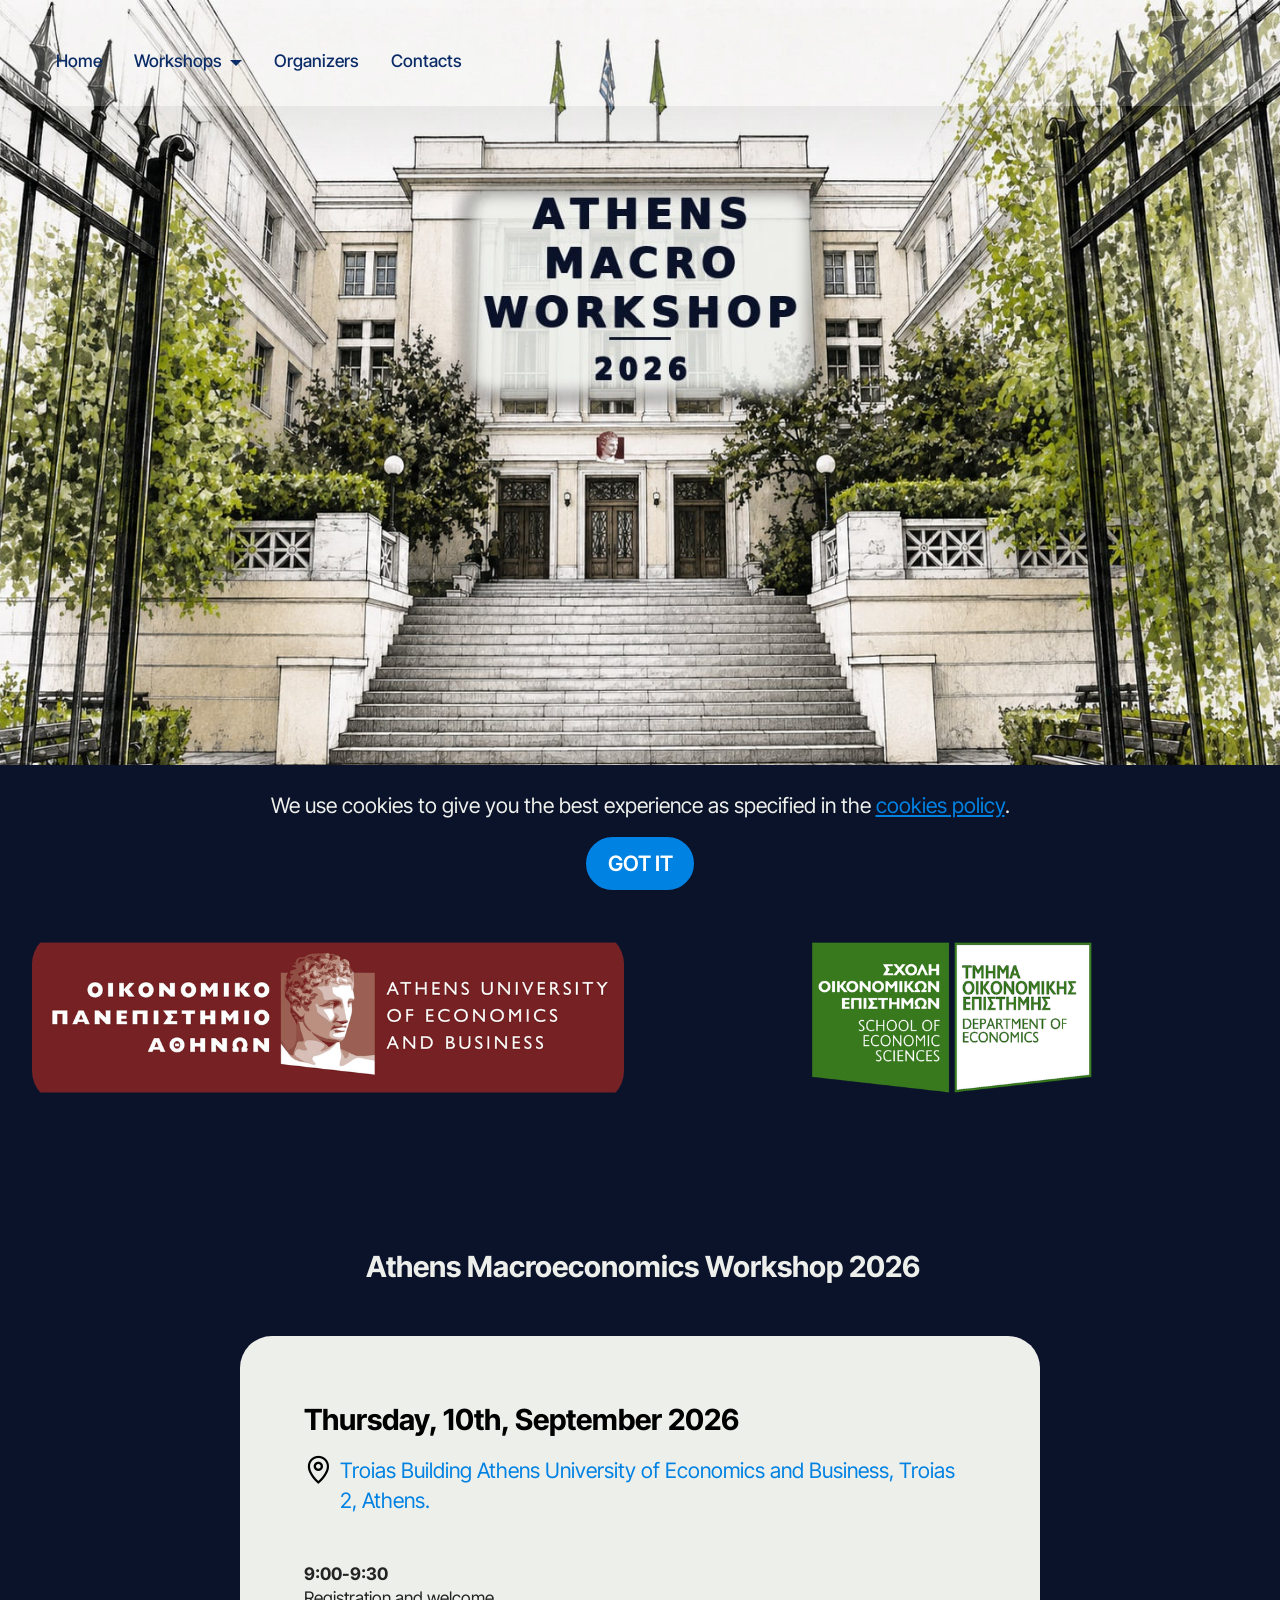
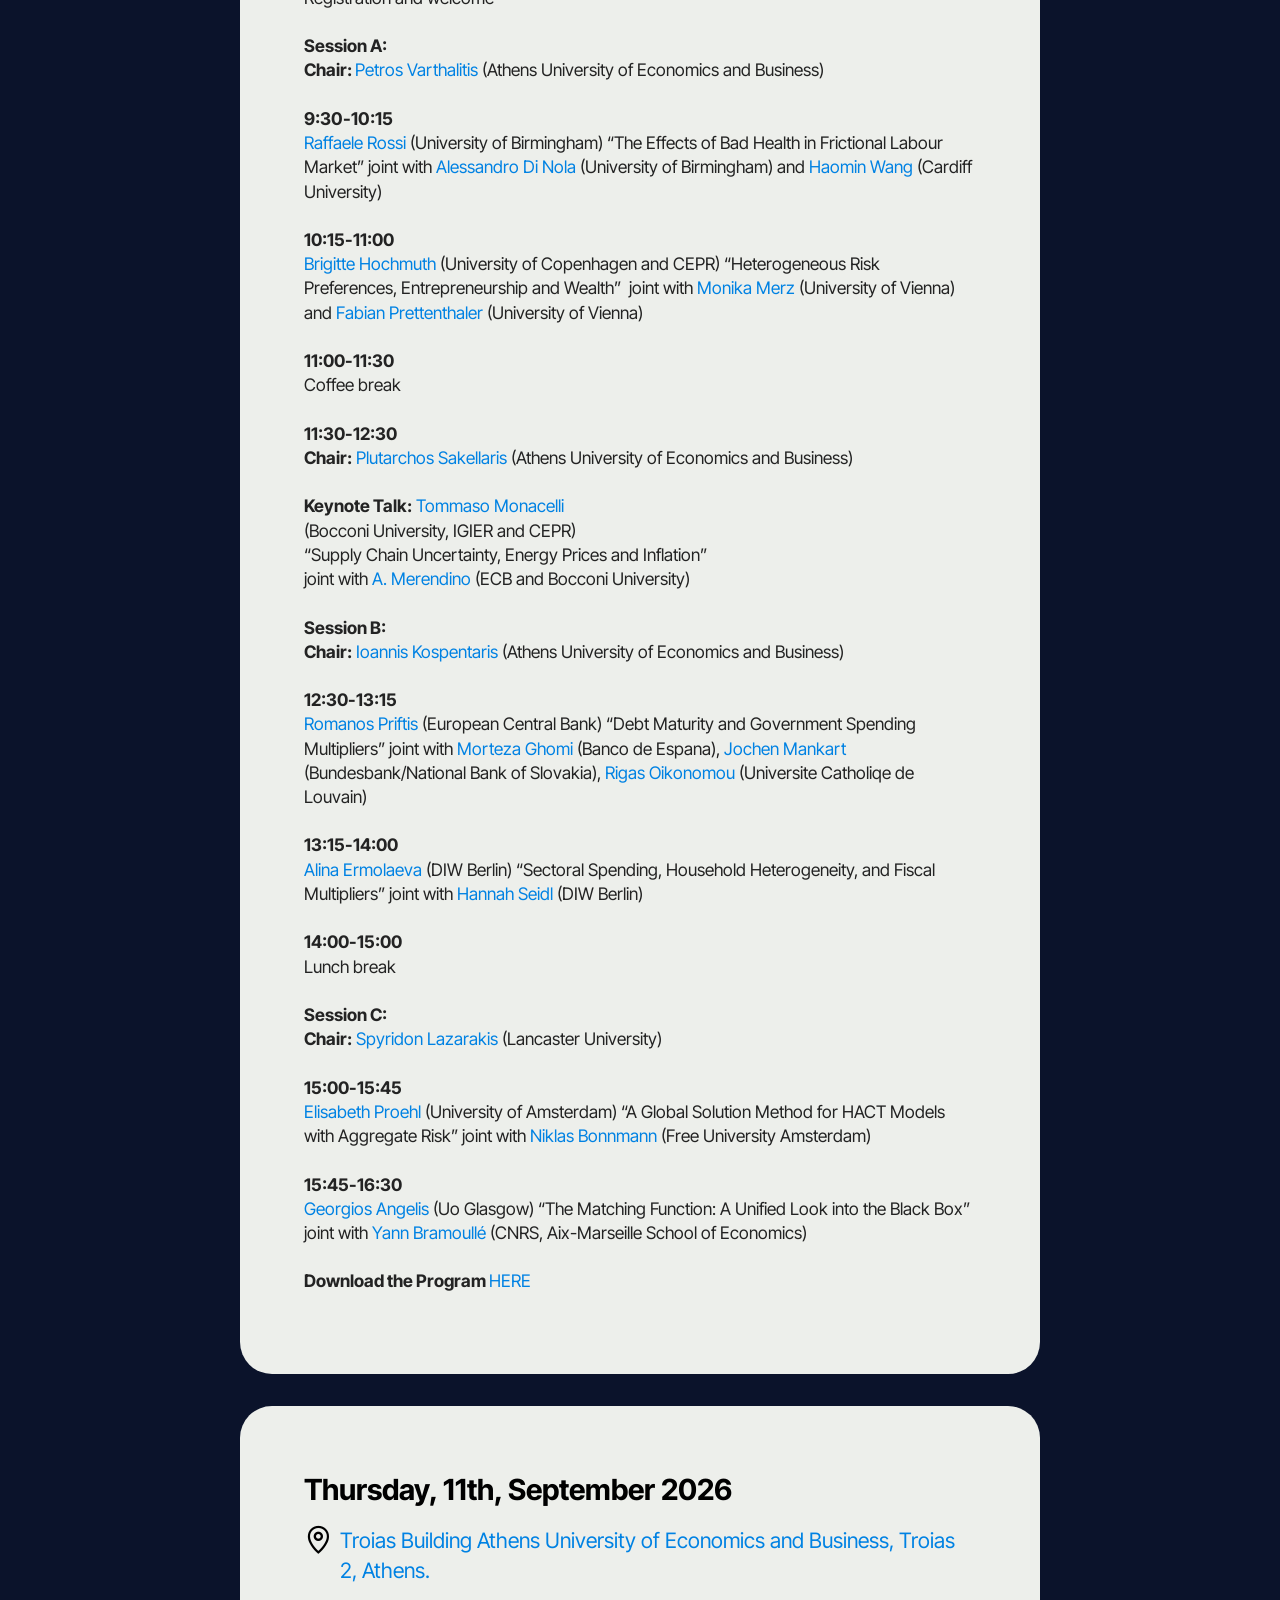
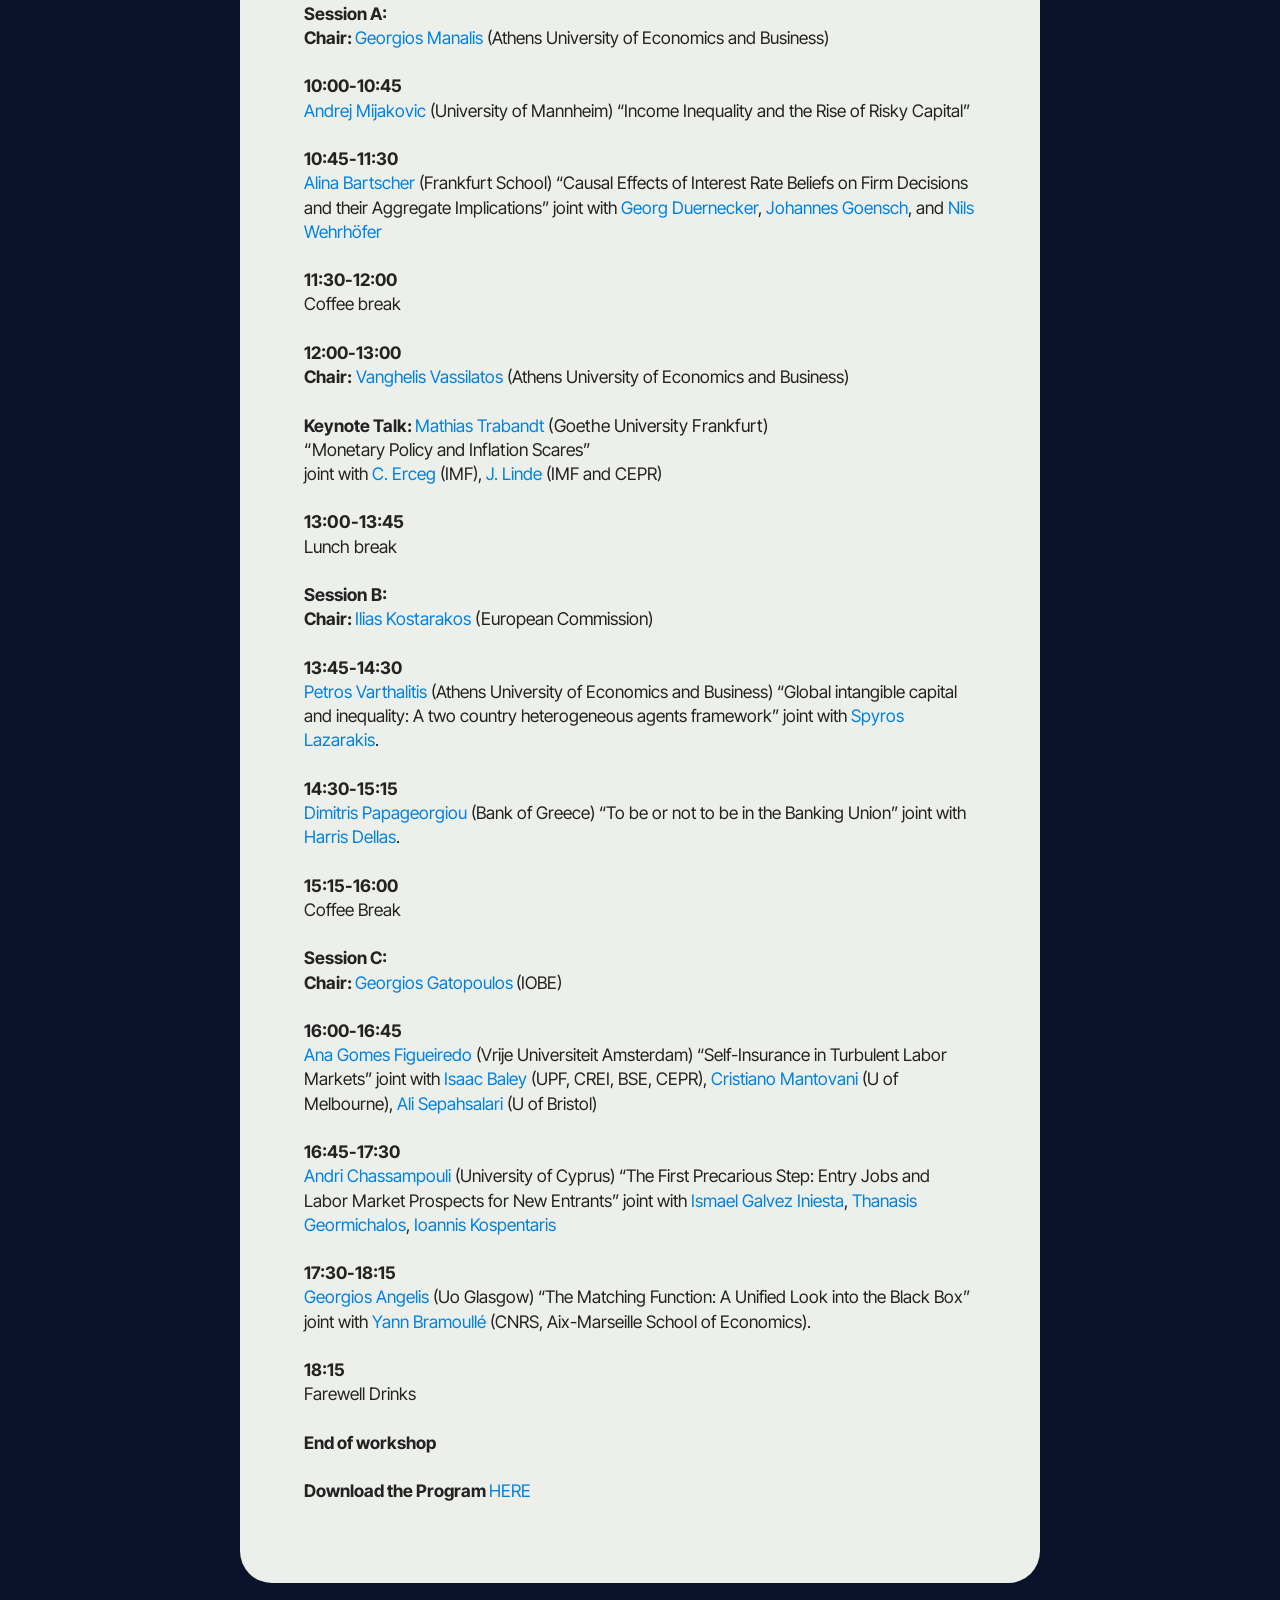
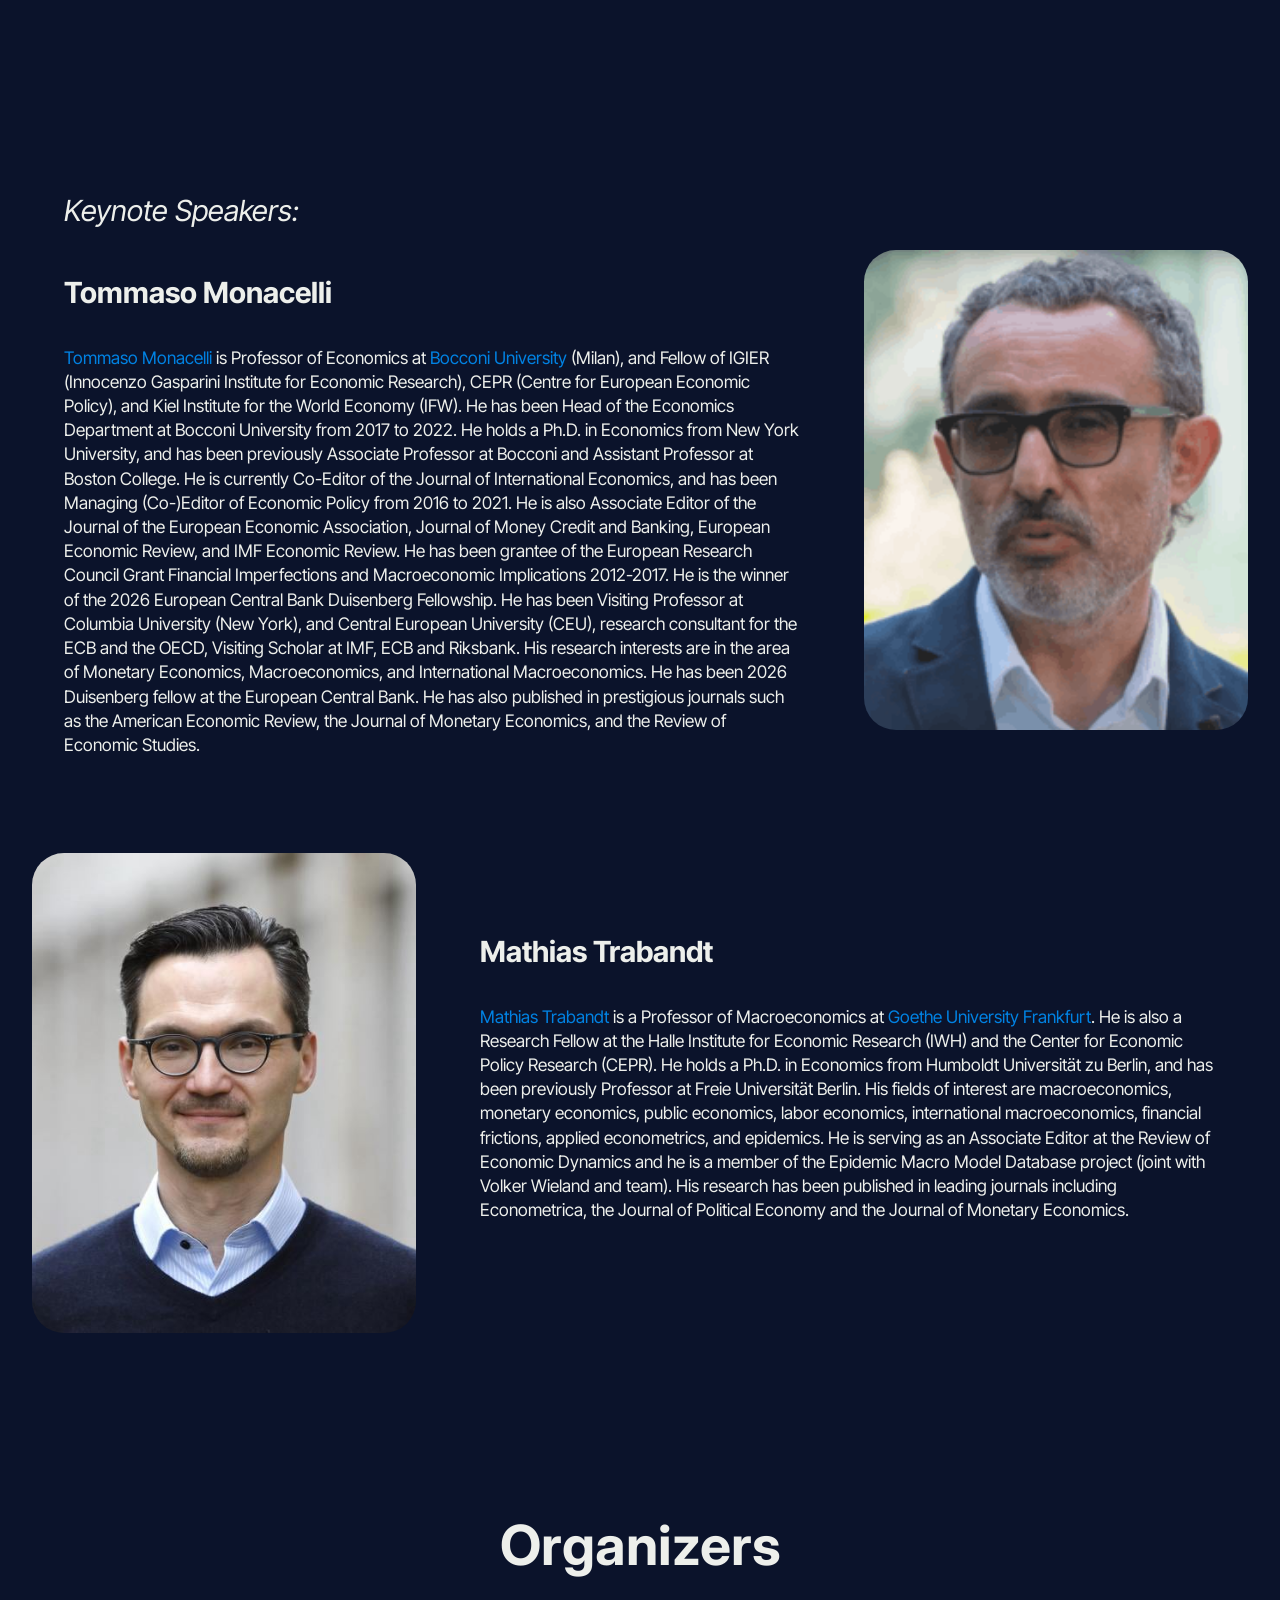
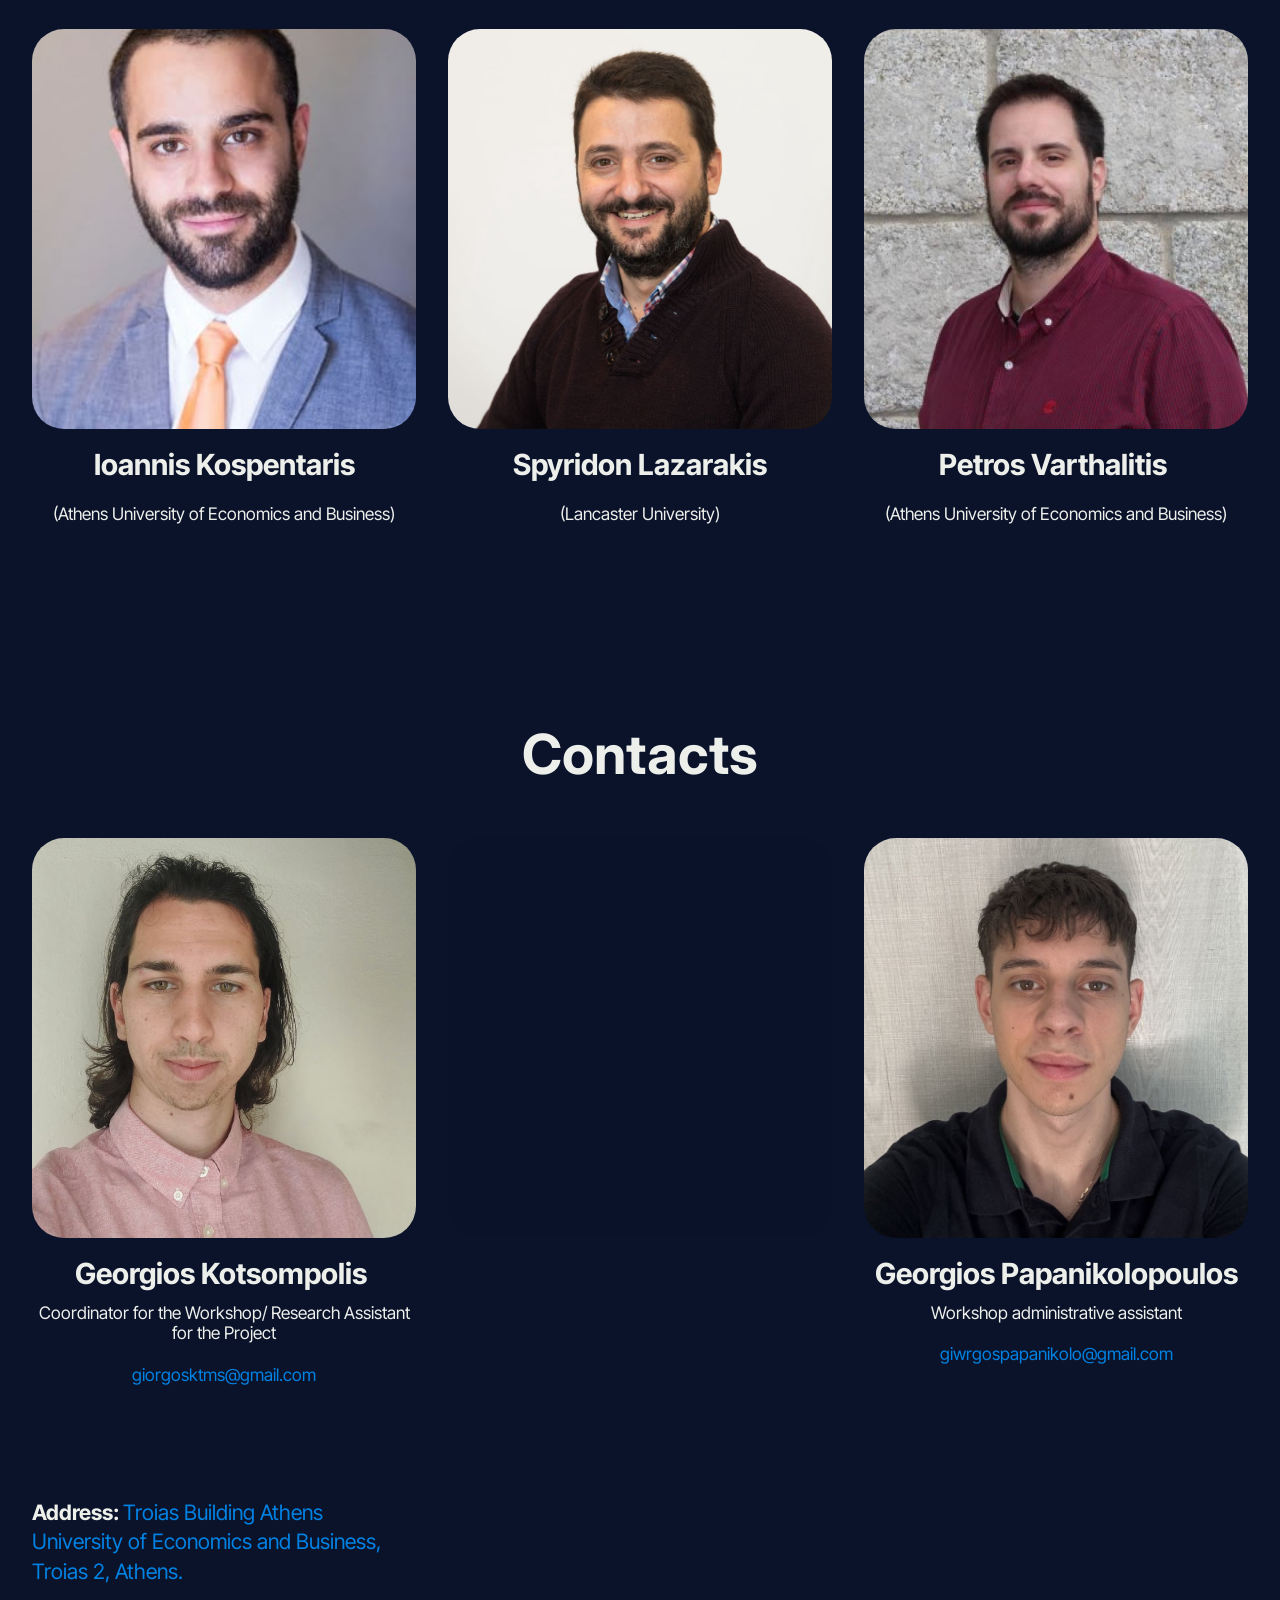
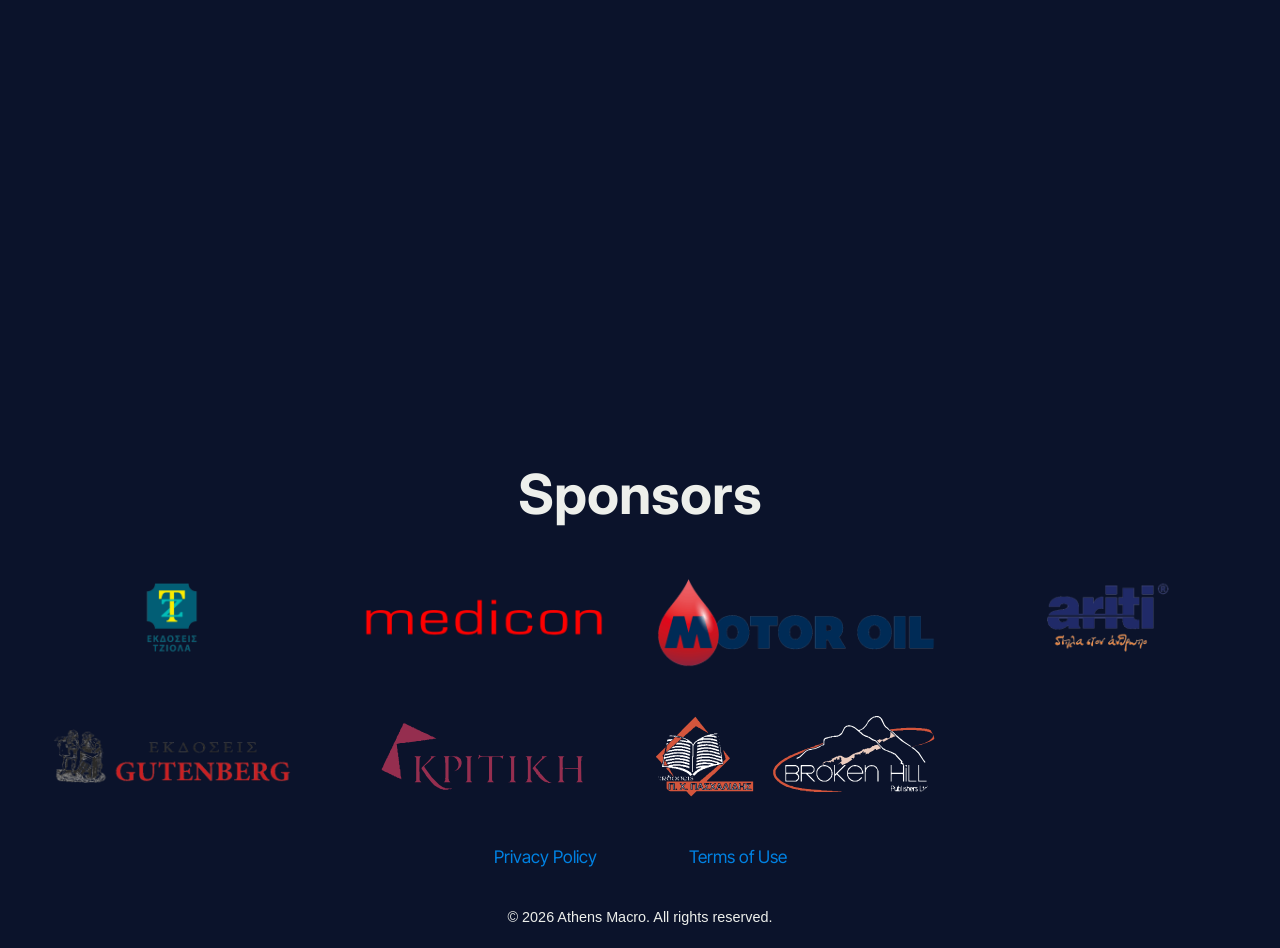
==== commit 60781ee1: "Add files via upload" ====
--- a/index.html
+++ b/index.html
@@ -25,7 +25,7 @@
   <noscript><link rel="stylesheet" href="https://fonts.googleapis.com/css?family=Inter+Tight:100,200,300,400,500,600,700,800,900,100i,200i,300i,400i,500i,600i,700i,800i,900i&display=swap"></noscript>
   <link rel="preload" href="https://fonts.googleapis.com/css?family=Inter:100,200,300,400,500,600,700,800,900,100i,200i,300i,400i,500i,600i,700i,800i,900i&display=swap" as="style" onload="this.onload=null;this.rel='stylesheet'">
   <noscript><link rel="stylesheet" href="https://fonts.googleapis.com/css?family=Inter:100,200,300,400,500,600,700,800,900,100i,200i,300i,400i,500i,600i,700i,800i,900i&display=swap"></noscript>
-  <link rel="preload" as="style" href="assets/mobirise/css/mbr-additional.css?v=11Lxjb"><link rel="stylesheet" href="assets/mobirise/css/mbr-additional.css?v=11Lxjb" type="text/css">
+  <link rel="preload" as="style" href="assets/mobirise/css/mbr-additional.css?v=JHspyn"><link rel="stylesheet" href="assets/mobirise/css/mbr-additional.css?v=JHspyn" type="text/css">
 
   
   
@@ -158,7 +158,7 @@
 </div><div>
 </div><div><strong>Session A:</strong></div><div><strong>Chair: </strong><a href="https://sites.google.com/site/pgvarth/home" class="text-primary" target="_blank">Petros Varthalitis</a>&nbsp;(Athens University of Economics and Business)
 </div><div><strong style="font-size: 1.1rem;"><br></strong></div><div><strong style="font-size: 1.1rem;">9:30-10:15</strong><br></div><div><a href="https://sites.google.com/view/raffaelerossi/home" class="text-primary" target="_blank">Raffaele Rossi</a> (University of Birmingham) “The Effects of Bad Health in Frictional Labour Market” joint with <a href="https://sites.google.com/site/alessandrodinolaphd/" class="text-primary" target="_blank">Alessandro Di Nola</a> (University of Birmingham) and <a href="https://profiles.cardiff.ac.uk/staff/wangh142" class="text-primary" target="_blank">Haomin Wang</a> (Cardiff University)</div><br><div><strong>
-</strong></div><div><strong>10:15-11:00</strong></div><div><a href="https://www.brigittehochmuth.net/" class="text-primary" target="_blank">Brigitte Hochmuth</a> (University of Copenhagen and CEPR) “Fiscal Policy under Labor Shortages” joint with <a href="https://gregorboehl.com/" class="text-primary" target="_blank">Gregor Boehl</a> (University of Magdeburg)</div><br><div>
+</strong></div><div><strong>10:15-11:00</strong></div><div><a href="https://www.brigittehochmuth.net/" class="text-primary" target="_blank">Brigitte Hochmuth</a> (University of Copenhagen and CEPR) “Heterogeneous Risk Preferences, Entrepreneurship and Wealth”&nbsp; joint with <a href="https://sites.google.com/view/monikamerz" class="text-primary" target="_blank">Monika Merz</a>&nbsp;(University of Vienna) and <a href="https://fabianprettenthaler.github.io/" class="text-primary" target="_blank">Fabian Prettenthaler</a> (University of Vienna)</div><div><br></div><div>
 </div><div><strong>11:00-11:30</strong></div><div>Coffee break
 </div><div><br></div><div><strong>11:30-12:30</strong></div><div><strong>Chair:</strong> <a href="https://sites.google.com/view/plutarchossakellaris" class="text-primary" target="_blank">Plutarchos Sakellaris</a> (Athens University of Economics and Business)</div><div><br></div><div><strong>Keynote Talk:</strong> <a href="https://sites.google.com/site/monacellitommaso/" class="text-primary" target="_blank">Tommaso Monacelli</a>
 </div><div>(Bocconi University, IGIER and CEPR)
@@ -173,7 +173,7 @@
 </div><div><br></div><div><strong>Session C:
 </strong></div><div><strong>Chair:</strong> <a href="https://www.slazarakis.com/" class="text-primary" target="_blank">Spyridon Lazarakis</a> (Lancaster University)</div><br><div>
 </div><div><strong>15:00-15:45</strong></div><div><a href="https://www.elisabethproehl.com/" class="text-primary" target="_blank">Elisabeth Proehl</a> (University of Amsterdam) “A Global Solution Method for HACT Models with Aggregate Risk” joint with  <a href="https://www.niklasbonnmann.com/" class="text-primary" target="_blank">Niklas Bonnmann</a> (Free University Amsterdam)</div><br><div>
-</div><div><strong>15:45-16:30	</strong></div><div><a href="https://www.georgiosangelis.com/" class="text-primary" target="_blank">Georgios Angelis</a> (Uo Glasgow) “The Matching Function: A Unified Look into the Black Box” joint with <a href="https://sites.google.com/site/bramoulley/home" class="text-primary" target="_blank">Yann Bramoullé</a> (CNRS, Aix-Marseille School of Economics)</div><div><br></div><div><strong>Download the Program <a href="assets/files/2nd-MacroWorkshopprogram-.pdf" class="text-primary">HERE</a></strong></div><div><strong>
+</div><div><strong>15:45-16:30	</strong></div><div><a href="https://www.georgiosangelis.com/" class="text-primary" target="_blank">Georgios Angelis</a> (Uo Glasgow) “The Matching Function: A Unified Look into the Black Box” joint with <a href="https://sites.google.com/site/bramoulley/home" class="text-primary" target="_blank">Yann Bramoullé</a> (CNRS, Aix-Marseille School of Economics)</div><div><br></div><div><strong>Download the Program <a href="assets/files/2nd-MacroWorkshopprogram.pdf" class="text-primary">HERE</a></strong></div><div><strong>
 </strong></div><div><strong>
 </strong></div><div><strong>
 </strong></div><div><strong>
@@ -204,7 +204,7 @@
             </div>
             
             <h6 class="mbr-card-subtitle mbr-fonts-style mt-0 mb-3 display-4"><strong>Session A:</strong><div><strong>Chair: </strong><a href="https://gmanalis.github.io/georgiosmanalis/" class="text-primary" target="_blank">Georgios Manalis</a> (Athens University of Economics and Business)</div><div><br></div><div><strong>10:00-10:45</strong></div><div>	<a href="https://andrejmijakovic.github.io/" class="text-primary" target="_blank">Andrej Mijakovic</a> (University of Mannheim) “Income Inequality and the Rise of Risky Capital”</div><div><br></div><div><strong>10:45-11:30	</strong></div><div><a href="https://sites.google.com/view/alina-bartscher" class="text-primary" target="_blank">Alina Bartscher</a> (Frankfurt School) “Causal Effects of Interest Rate Beliefs on Firm Decisions and their Aggregate Implications” joint with  <a href="https://sites.google.com/site/georgduernecker/home" class="text-primary" target="_blank">Georg Duernecker</a>, <a href="https://sites.google.com/view/johannesgoensch" class="text-primary" target="_blank">Johannes Goensch</a>, and <a href="https://sites.google.com/view/nilswehrhoefer/nils-wehrh%C3%B6fer" class="text-primary" target="_blank">Nils Wehrhöfer</a></div><div><br></div><div><strong>11:30-12:00</strong></div><div>Coffee break</div><div><br></div><div><strong>12:00-13:00</strong>	</div><div><strong>Chair:</strong>&nbsp;<a href="https://www.aueb.gr/en/faculty_page/vasilatos-evangelos" class="text-primary" target="_blank">Vanghelis Vassilatos</a>&nbsp;(Athens University of Economics and Business)</div><div><br></div><div><strong>Keynote Talk: </strong><a href="https://www.mathiastrabandt.com/" class="text-primary" target="_blank">Mathias Trabandt</a>&nbsp;<span style="font-size: 1.1rem;">(Goethe University Frankfurt)</span></div><div><span style="font-size: 1.1rem;">“Monetary Policy and Inflation Scares”</span><br></div><div>joint with <a href="https://www.imf.org/en/research/researcher-cv/author/erceg-christopher" class="text-primary" target="_blank">C. Erceg</a> (IMF), <a href="https://www.riksbank.se/en-gb/about-the-riksbank/the-tasks-of-the-riksbank/research/economists-at-the-research-division/economists-at-the-research-division/jesper-linde/" class="text-primary" target="_blank">J. Linde</a> (IMF and CEPR)</div><div><br></div><div><span style="font-size: 1.1rem;"><strong>13:00-13:45</strong></span></div><div><span style="font-size: 1.1rem;">Lunch break</span><br></div><div><br></div><div><span style="font-size: 1.1rem;"><strong>Session B:</strong></span><br></div><div><strong>Chair:&nbsp;</strong><span style="font-size: 1.1rem;"><a href="https://sites.google.com/site/ikostarakos" class="text-primary" target="_blank">Ilias Kostarakos</a>&nbsp;(European Commission)</span></div><div><br></div><div><strong>13:45-14:30</strong>	</div><div><a href="https://sites.google.com/site/pgvarth/home" class="text-primary" target="_blank">Petros Varthalitis</a> (Athens University of Economics and Business) “Global intangible capital and inequality: A two country heterogeneous agents framework” joint with <a href="https://www.slazarakis.com/" class="text-primary" target="_blank">Spyros Lazarakis</a>.</div><div><br></div><div><strong>14:30-15:15</strong></div><div><a href="https://sites.google.com/site/dimitrispapageorgioupage/" class="text-primary" target="_blank">Dimitris Papageorgiou</a> (Bank of Greece) “To be or not to be in the Banking Union” joint with <a href="https://harrisdellas.net/" class="text-primary" target="_blank">Harris Dellas</a>.</div><div><br></div><div><strong>15:15-16:00</strong></div><div>Coffee Break</div><div><br></div><div><strong>Session C:</strong></div><div><strong>Chair: </strong><a href="https://iobe.gr/en/%ce%b9%ce%bf%ce%b2%ce%b5-researchers/george-gatopoulos/" class="text-primary" target="_blank">Georgios Gatopoulos</a><strong> </strong>(IOBE)
-</div><div><strong><br></strong></div><div><strong>16:00-16:45</strong></div><div><a href="https://sites.google.com/site/anafigueiredovds/home" class="text-primary" target="_blank">Ana Gomes Figueiredo</a> (Vrije Universiteit Amsterdam) “Self-Insurance in Turbulent Labor Markets” joint with <a href="https://www.isaacbaley.com/" class="text-primary" target="_blank">Isaac Baley</a> (UPF, CREI, BSE, CEPR), <a href="https://cristianomantovani.github.io/" class="text-primary" target="_blank">Cristiano Mantovani</a> (U of Melbourne), <a href="https://www.sepahsalari.com/" class="text-primary" target="_blank">Ali Sepahsalari</a> (U of Bristol)</div><div><br></div><div><strong>16:45-17:30	</strong></div><div><a href="https://sites.google.com/view/andrichassamboulli/home" class="text-primary" target="_blank">Andri Chassampouli</a> (University of Cyprus) “The First Precarious Step: Entry Jobs and Labor Market Prospects for New Entrants” joint with <a href="https://sites.google.com/view/ismaelgalvez/home" class="text-primary" target="_blank">Ismael Galvez Iniesta</a>, <a href="https://ageromichalos.ucdavis.edu/" class="text-primary" target="_blank">Thanasis Geormichalos</a>, <a href="https://sites.google.com/site/ioanniskospentaris/" class="text-primary" target="_blank">Ioannis Kospentaris</a></div><div><br></div><div><strong>17:30-18:15</strong></div><div><a href="https://www.georgiosangelis.com/" class="text-primary" target="_blank">Georgios Angelis</a> (Uo Glasgow) “The Matching Function: A Unified Look into the Black Box” joint with <a href="https://sites.google.com/site/bramoulley/home" class="text-primary" target="_blank">Yann Bramoullé</a> (CNRS, Aix-Marseille School of Economics).</div><div><br></div><div><strong>18:15	</strong></div><div>Farewell Drinks</div><div><div><br></div><div><strong>End of workshop&nbsp;</strong></div></div><br><div><div><strong>Download the Program <a href="assets/files/2nd-MacroWorkshopprogram-.pdf" class="text-primary">HERE</a></strong></div><div>
+</div><div><strong><br></strong></div><div><strong>16:00-16:45</strong></div><div><a href="https://sites.google.com/site/anafigueiredovds/home" class="text-primary" target="_blank">Ana Gomes Figueiredo</a> (Vrije Universiteit Amsterdam) “Self-Insurance in Turbulent Labor Markets” joint with <a href="https://www.isaacbaley.com/" class="text-primary" target="_blank">Isaac Baley</a> (UPF, CREI, BSE, CEPR), <a href="https://cristianomantovani.github.io/" class="text-primary" target="_blank">Cristiano Mantovani</a> (U of Melbourne), <a href="https://www.sepahsalari.com/" class="text-primary" target="_blank">Ali Sepahsalari</a> (U of Bristol)</div><div><br></div><div><strong>16:45-17:30	</strong></div><div><a href="https://sites.google.com/view/andrichassamboulli/home" class="text-primary" target="_blank">Andri Chassampouli</a> (University of Cyprus) “The First Precarious Step: Entry Jobs and Labor Market Prospects for New Entrants” joint with <a href="https://sites.google.com/view/ismaelgalvez/home" class="text-primary" target="_blank">Ismael Galvez Iniesta</a>, <a href="https://ageromichalos.ucdavis.edu/" class="text-primary" target="_blank">Thanasis Geormichalos</a>, <a href="https://sites.google.com/site/ioanniskospentaris/" class="text-primary" target="_blank">Ioannis Kospentaris</a></div><div><br></div><div><strong>17:30-18:15</strong></div><div><a href="https://www.georgiosangelis.com/" class="text-primary" target="_blank">Georgios Angelis</a> (Uo Glasgow) “The Matching Function: A Unified Look into the Black Box” joint with <a href="https://sites.google.com/site/bramoulley/home" class="text-primary" target="_blank">Yann Bramoullé</a> (CNRS, Aix-Marseille School of Economics).</div><div><br></div><div><strong>18:15	</strong></div><div>Farewell Drinks</div><div><div><br></div><div><strong>End of workshop&nbsp;</strong></div></div><br><div><div><strong>Download the Program <a href="assets/files/2nd-MacroWorkshopprogram.pdf" class="text-primary">HERE</a></strong></div><div>
 </div><div>
 </div><div>
 </div><div>
--- a/assets/mobirise/css/mbr-additional.css
+++ b/assets/mobirise/css/mbr-additional.css
@@ -909,7 +909,7 @@
   height: 90px;
   padding: 0.5rem 0.6rem 0.5rem 1rem;
   flex-wrap: nowrap;
-  background: rgba(12, 44, 104, 0.2) !important;
+  background: rgba(237, 239, 235, 0.2) !important;
   left: 0;
   right: 0;
   -webkit-box-pack: justify;
@@ -921,7 +921,7 @@
   align-items: center;
   border-radius: 100vw;
   margin-top: 1rem;
-  background-color: #0c2c68;
+  background-color: #edefeb;
   box-shadow: 0 30px 60px 0 rgba(27, 31, 10, 0.08);
 }
 @media (max-width: 992px) {
@@ -949,8 +949,8 @@
   border-radius: 1.5rem;
   transition: 0.3s all !important;
   min-width: auto;
-  background: #0c2c68;
-  background: rgba(12, 44, 104, 0.2) !important;
+  background: #edefeb;
+  background: rgba(237, 239, 235, 0.2) !important;
 }
 .cid-vo2XoC6HNH .nav-item:focus,
 .cid-vo2XoC6HNH .nav-link:focus {
@@ -1107,7 +1107,7 @@
   padding: 0.667em 1.667em;
 }
 .cid-vo2XoC6HNH .navbar.navbar-expand-lg .dropdown .dropdown-menu {
-  background: #0c2c68;
+  background: #edefeb;
 }
 .cid-vo2XoC6HNH .navbar.navbar-expand-lg .dropdown .dropdown-menu .dropdown-submenu {
   margin: 0;
@@ -1271,10 +1271,10 @@
     width: 100%;
     padding: 1rem;
     border-radius: 1.5rem;
-    background: #0c2c68;
+    background: #edefeb;
     opacity: 1;
-    border-color: rgba(12, 44, 104, 0.2) !important;
-    background: rgba(12, 44, 104, 0.2) !important;
+    border-color: rgba(237, 239, 235, 0.2) !important;
+    background: rgba(237, 239, 235, 0.2) !important;
     backdrop-filter: blur(8px);
   }
   .cid-vo2XoC6HNH .navbar-nav .nav-item .nav-link::after {
@@ -1961,7 +1961,7 @@
   height: 90px;
   padding: 0.5rem 0.6rem 0.5rem 1rem;
   flex-wrap: nowrap;
-  background: rgba(12, 44, 104, 0.2) !important;
+  background: rgba(237, 239, 235, 0.2) !important;
   left: 0;
   right: 0;
   -webkit-box-pack: justify;
@@ -1973,7 +1973,7 @@
   align-items: center;
   border-radius: 100vw;
   margin-top: 1rem;
-  background-color: #0c2c68;
+  background-color: #edefeb;
   box-shadow: 0 30px 60px 0 rgba(27, 31, 10, 0.08);
 }
 @media (max-width: 992px) {
@@ -2001,8 +2001,8 @@
   border-radius: 1.5rem;
   transition: 0.3s all !important;
   min-width: auto;
-  background: #0c2c68;
-  background: rgba(12, 44, 104, 0.2) !important;
+  background: #edefeb;
+  background: rgba(237, 239, 235, 0.2) !important;
 }
 .cid-vo2XoC6HNH .nav-item:focus,
 .cid-vo2XoC6HNH .nav-link:focus {
@@ -2159,7 +2159,7 @@
   padding: 0.667em 1.667em;
 }
 .cid-vo2XoC6HNH .navbar.navbar-expand-lg .dropdown .dropdown-menu {
-  background: #0c2c68;
+  background: #edefeb;
 }
 .cid-vo2XoC6HNH .navbar.navbar-expand-lg .dropdown .dropdown-menu .dropdown-submenu {
   margin: 0;
@@ -2197,7 +2197,7 @@
   width: 30px;
   height: 2px;
   border-right: 5px;
-  background-color: #0c2c68;
+  background-color: #0082e3;
 }
 .cid-vo2XoC6HNH button.navbar-toggler .hamburger span:nth-child(1) {
   top: 0;
@@ -2323,10 +2323,10 @@
     width: 100%;
     padding: 1rem;
     border-radius: 1.5rem;
-    background: #0c2c68;
+    background: #edefeb;
     opacity: 1;
-    border-color: rgba(12, 44, 104, 0.2) !important;
-    background: rgba(12, 44, 104, 0.2) !important;
+    border-color: rgba(237, 239, 235, 0.2) !important;
+    background: rgba(237, 239, 235, 0.2) !important;
     backdrop-filter: blur(8px);
   }
   .cid-vo2XoC6HNH .navbar-nav .nav-item .nav-link::after {
--- a/assets/mobirise/css/mbr-additional.css
+++ b/assets/mobirise/css/mbr-additional.css
@@ -909,7 +909,7 @@
   height: 90px;
   padding: 0.5rem 0.6rem 0.5rem 1rem;
   flex-wrap: nowrap;
-  background: rgba(12, 44, 104, 0.2) !important;
+  background: rgba(237, 239, 235, 0.2) !important;
   left: 0;
   right: 0;
   -webkit-box-pack: justify;
@@ -921,7 +921,7 @@
   align-items: center;
   border-radius: 100vw;
   margin-top: 1rem;
-  background-color: #0c2c68;
+  background-color: #edefeb;
   box-shadow: 0 30px 60px 0 rgba(27, 31, 10, 0.08);
 }
 @media (max-width: 992px) {
@@ -949,8 +949,8 @@
   border-radius: 1.5rem;
   transition: 0.3s all !important;
   min-width: auto;
-  background: #0c2c68;
-  background: rgba(12, 44, 104, 0.2) !important;
+  background: #edefeb;
+  background: rgba(237, 239, 235, 0.2) !important;
 }
 .cid-vo2XoC6HNH .nav-item:focus,
 .cid-vo2XoC6HNH .nav-link:focus {
@@ -1107,7 +1107,7 @@
   padding: 0.667em 1.667em;
 }
 .cid-vo2XoC6HNH .navbar.navbar-expand-lg .dropdown .dropdown-menu {
-  background: #0c2c68;
+  background: #edefeb;
 }
 .cid-vo2XoC6HNH .navbar.navbar-expand-lg .dropdown .dropdown-menu .dropdown-submenu {
   margin: 0;
@@ -1271,10 +1271,10 @@
     width: 100%;
     padding: 1rem;
     border-radius: 1.5rem;
-    background: #0c2c68;
+    background: #edefeb;
     opacity: 1;
-    border-color: rgba(12, 44, 104, 0.2) !important;
-    background: rgba(12, 44, 104, 0.2) !important;
+    border-color: rgba(237, 239, 235, 0.2) !important;
+    background: rgba(237, 239, 235, 0.2) !important;
     backdrop-filter: blur(8px);
   }
   .cid-vo2XoC6HNH .navbar-nav .nav-item .nav-link::after {
@@ -1961,7 +1961,7 @@
   height: 90px;
   padding: 0.5rem 0.6rem 0.5rem 1rem;
   flex-wrap: nowrap;
-  background: rgba(12, 44, 104, 0.2) !important;
+  background: rgba(237, 239, 235, 0.2) !important;
   left: 0;
   right: 0;
   -webkit-box-pack: justify;
@@ -1973,7 +1973,7 @@
   align-items: center;
   border-radius: 100vw;
   margin-top: 1rem;
-  background-color: #0c2c68;
+  background-color: #edefeb;
   box-shadow: 0 30px 60px 0 rgba(27, 31, 10, 0.08);
 }
 @media (max-width: 992px) {
@@ -2001,8 +2001,8 @@
   border-radius: 1.5rem;
   transition: 0.3s all !important;
   min-width: auto;
-  background: #0c2c68;
-  background: rgba(12, 44, 104, 0.2) !important;
+  background: #edefeb;
+  background: rgba(237, 239, 235, 0.2) !important;
 }
 .cid-vo2XoC6HNH .nav-item:focus,
 .cid-vo2XoC6HNH .nav-link:focus {
@@ -2159,7 +2159,7 @@
   padding: 0.667em 1.667em;
 }
 .cid-vo2XoC6HNH .navbar.navbar-expand-lg .dropdown .dropdown-menu {
-  background: #0c2c68;
+  background: #edefeb;
 }
 .cid-vo2XoC6HNH .navbar.navbar-expand-lg .dropdown .dropdown-menu .dropdown-submenu {
   margin: 0;
@@ -2197,7 +2197,7 @@
   width: 30px;
   height: 2px;
   border-right: 5px;
-  background-color: #0c2c68;
+  background-color: #0082e3;
 }
 .cid-vo2XoC6HNH button.navbar-toggler .hamburger span:nth-child(1) {
   top: 0;
@@ -2323,10 +2323,10 @@
     width: 100%;
     padding: 1rem;
     border-radius: 1.5rem;
-    background: #0c2c68;
+    background: #edefeb;
     opacity: 1;
-    border-color: rgba(12, 44, 104, 0.2) !important;
-    background: rgba(12, 44, 104, 0.2) !important;
+    border-color: rgba(237, 239, 235, 0.2) !important;
+    background: rgba(237, 239, 235, 0.2) !important;
     backdrop-filter: blur(8px);
   }
   .cid-vo2XoC6HNH .navbar-nav .nav-item .nav-link::after {
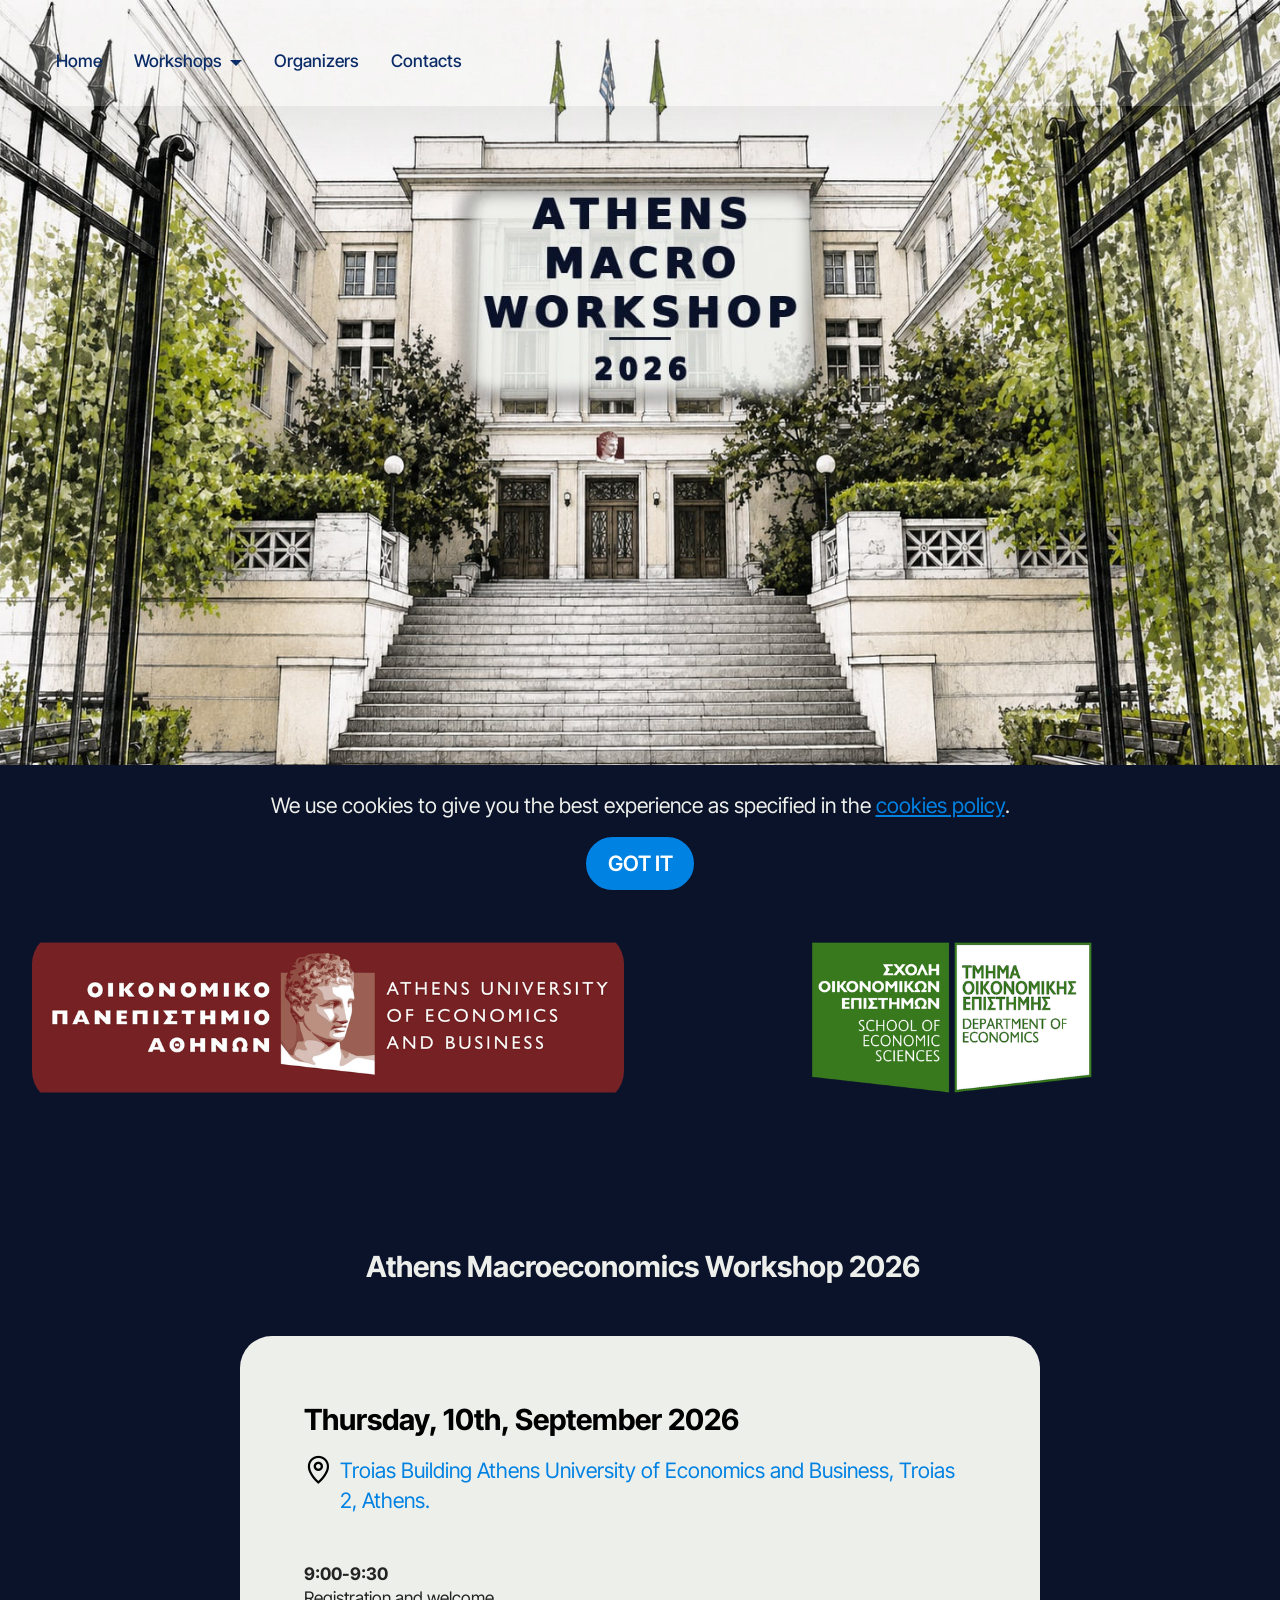
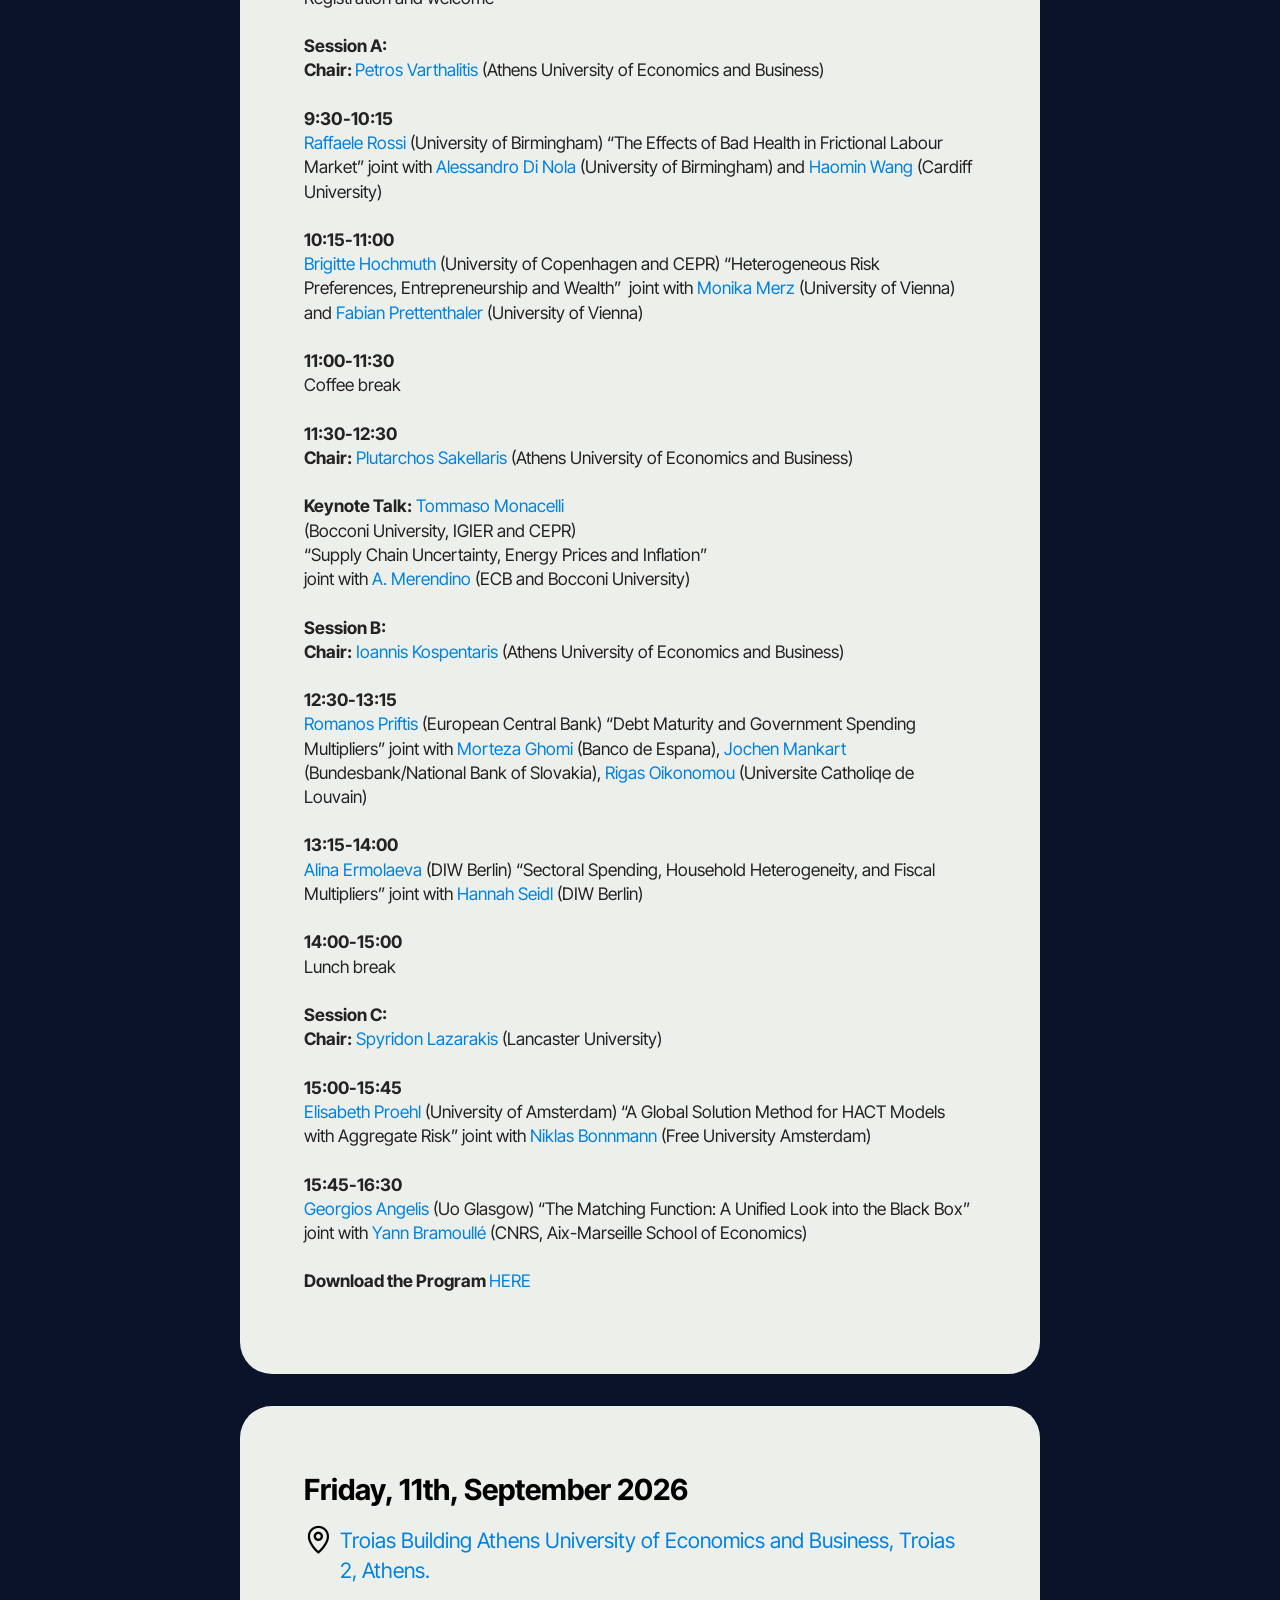
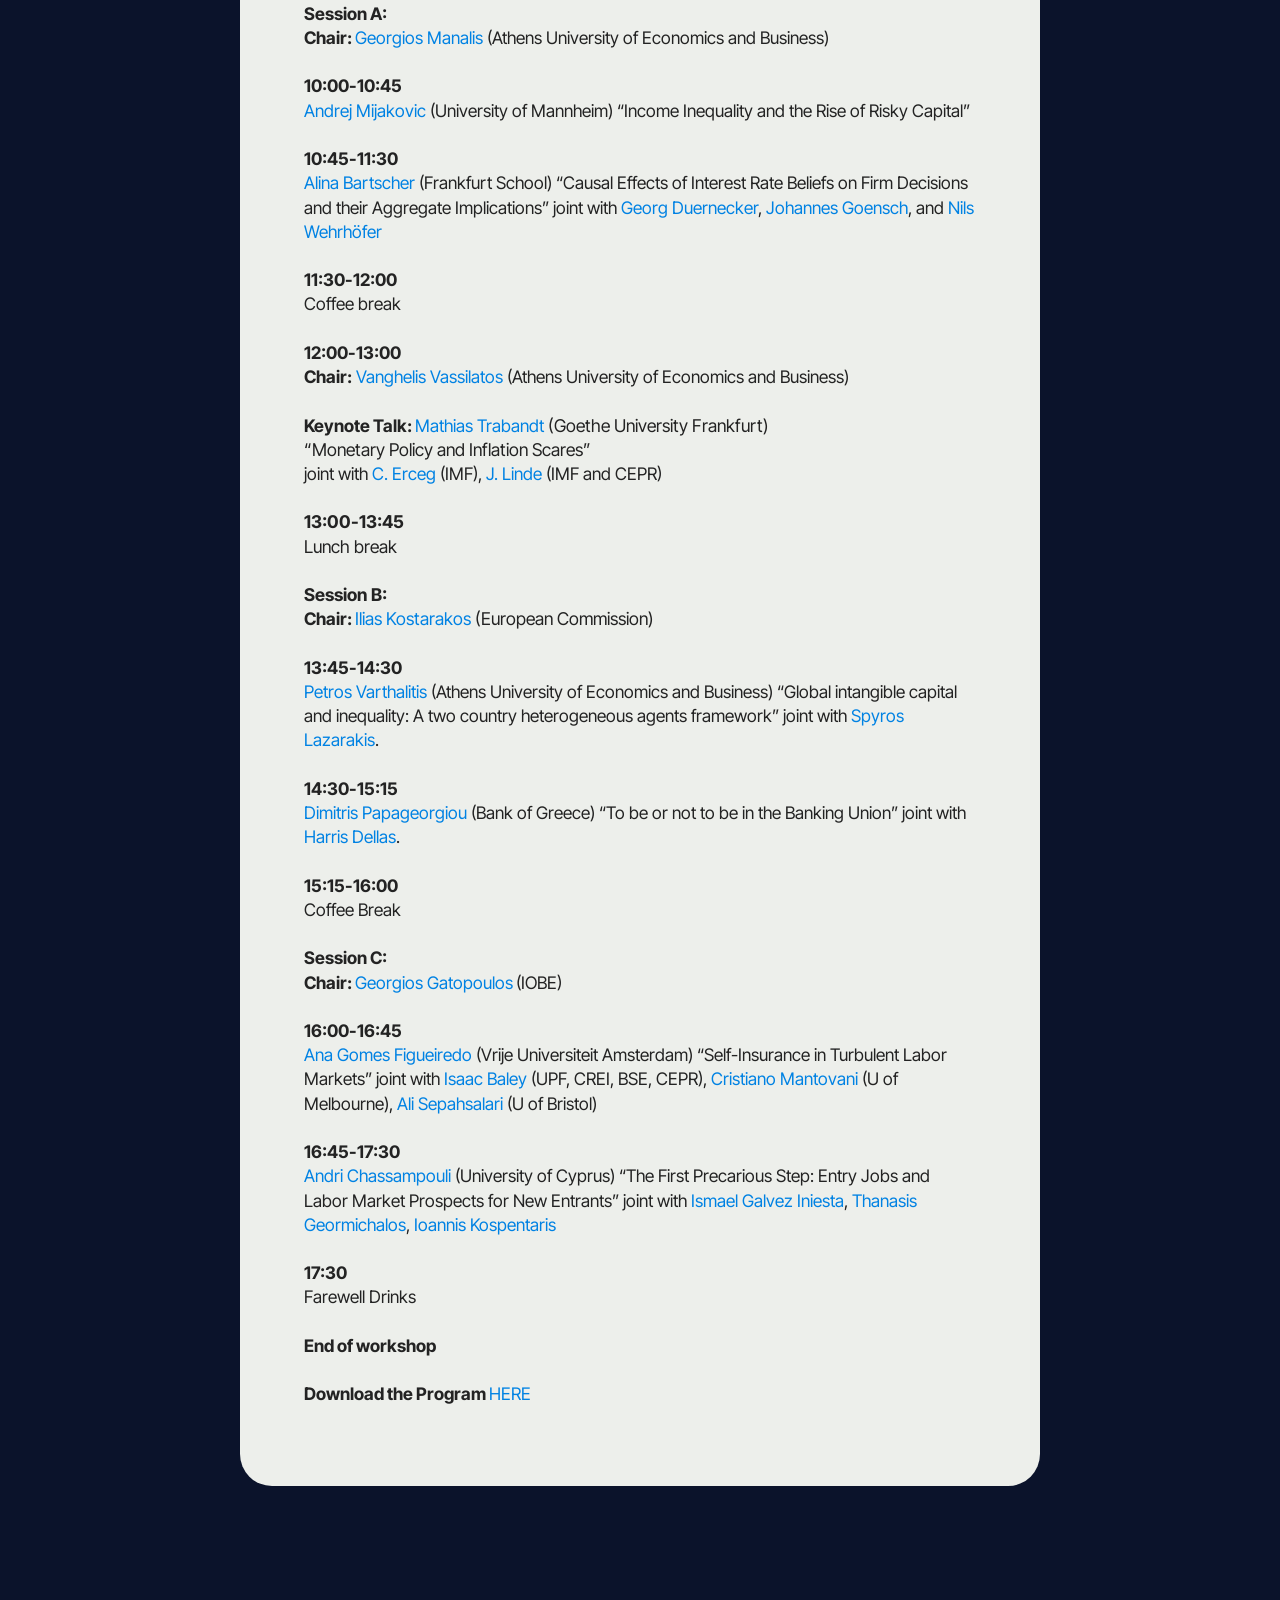
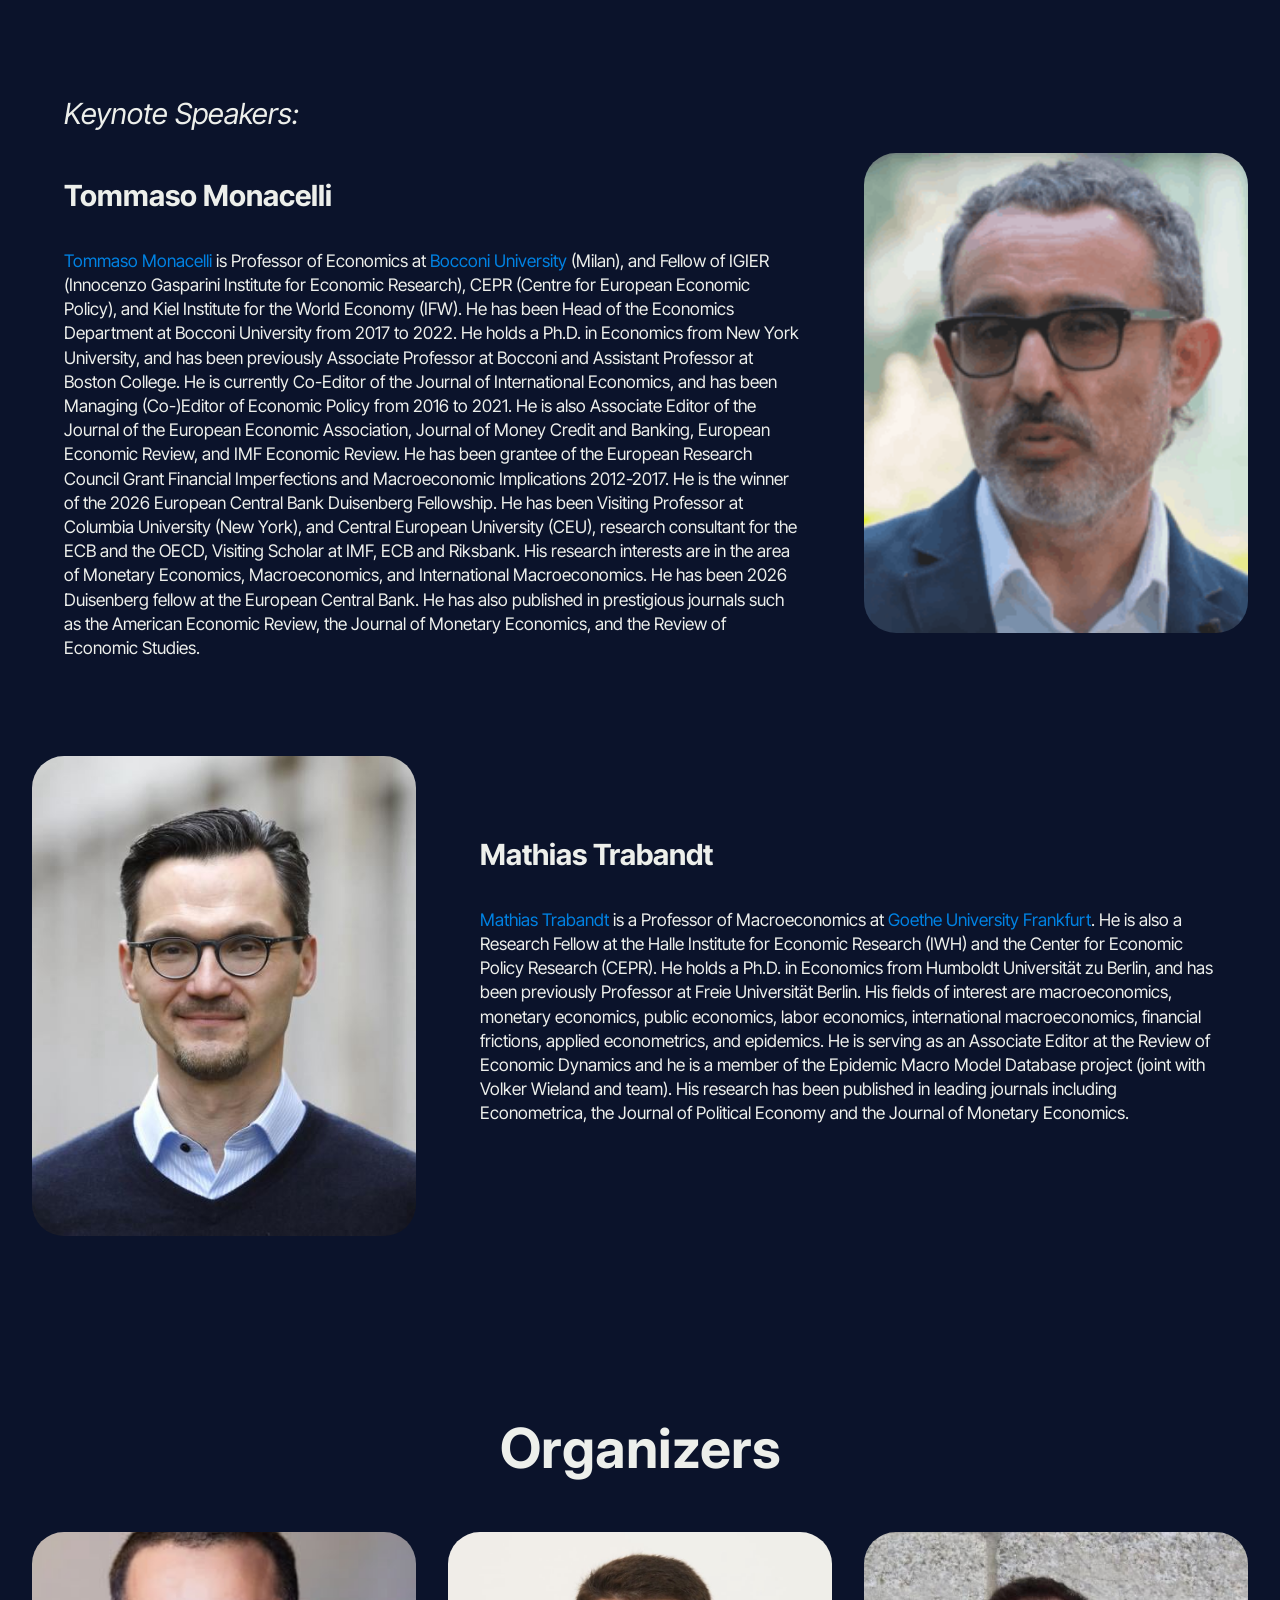
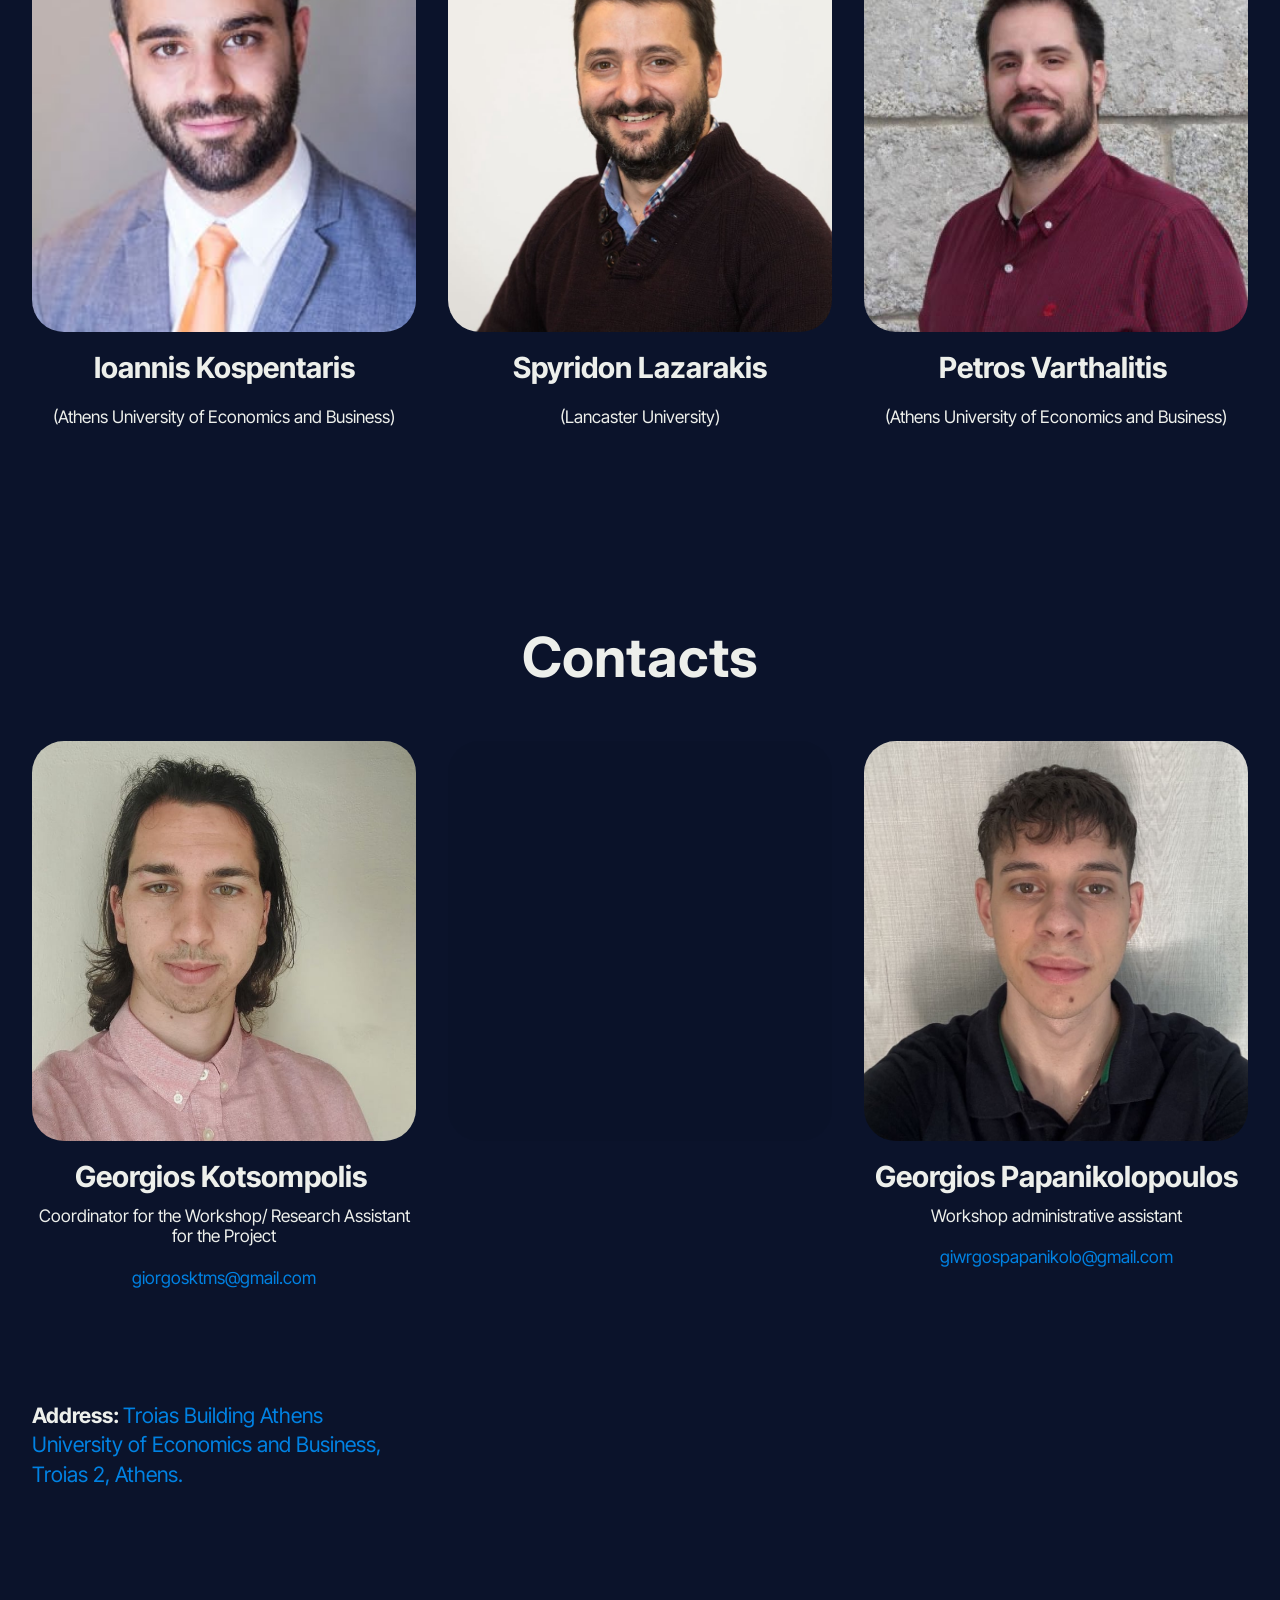
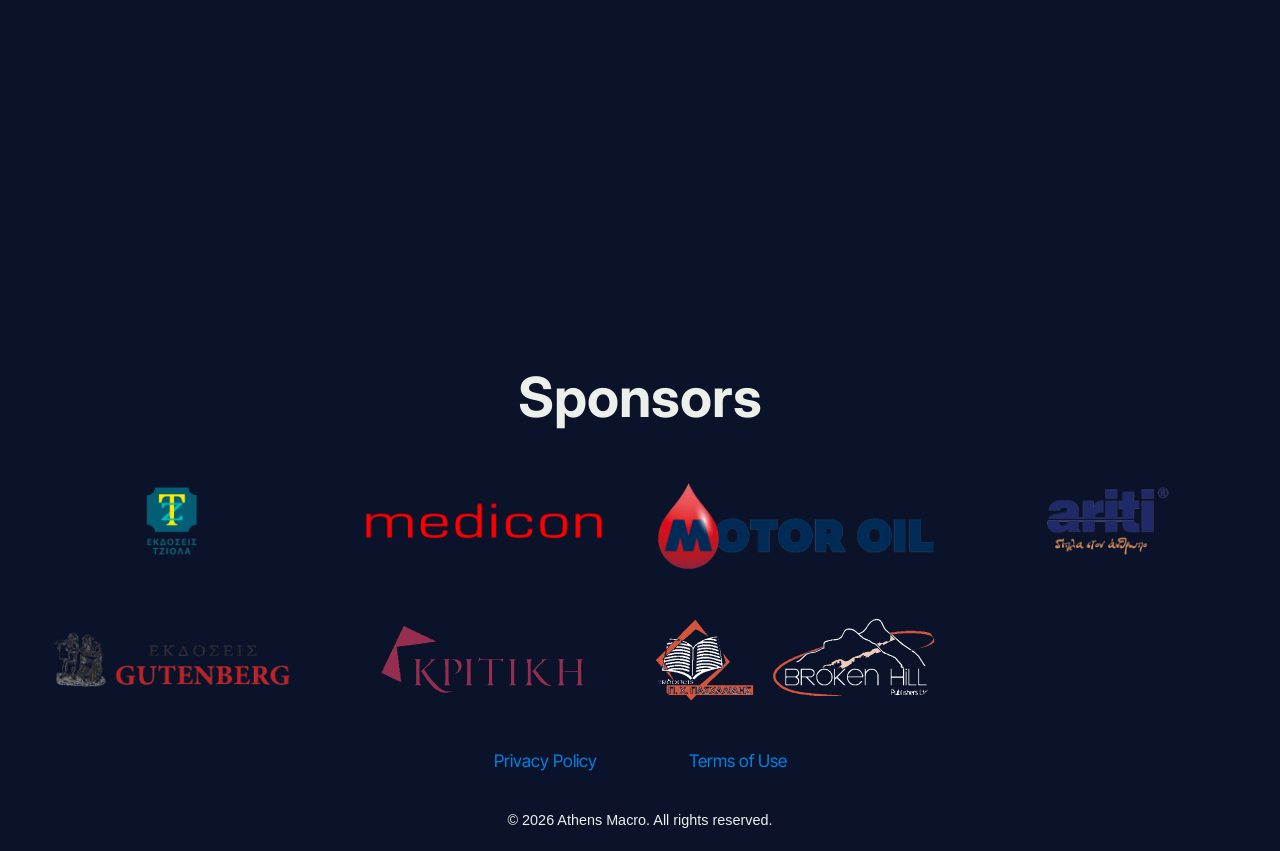
==== commit 406df443: "Add files via upload" ====
--- a/index.html
+++ b/index.html
@@ -25,7 +25,7 @@
   <noscript><link rel="stylesheet" href="https://fonts.googleapis.com/css?family=Inter+Tight:100,200,300,400,500,600,700,800,900,100i,200i,300i,400i,500i,600i,700i,800i,900i&display=swap"></noscript>
   <link rel="preload" href="https://fonts.googleapis.com/css?family=Inter:100,200,300,400,500,600,700,800,900,100i,200i,300i,400i,500i,600i,700i,800i,900i&display=swap" as="style" onload="this.onload=null;this.rel='stylesheet'">
   <noscript><link rel="stylesheet" href="https://fonts.googleapis.com/css?family=Inter:100,200,300,400,500,600,700,800,900,100i,200i,300i,400i,500i,600i,700i,800i,900i&display=swap"></noscript>
-  <link rel="preload" as="style" href="assets/mobirise/css/mbr-additional.css?v=JHspyn"><link rel="stylesheet" href="assets/mobirise/css/mbr-additional.css?v=JHspyn" type="text/css">
+  <link rel="preload" as="style" href="assets/mobirise/css/mbr-additional.css?v=SrKLYM"><link rel="stylesheet" href="assets/mobirise/css/mbr-additional.css?v=SrKLYM" type="text/css">
 
   
   
@@ -191,7 +191,7 @@
         </div>
         <div class="item features-without-image col-12">
           <div class="item-wrapper">
-            <h5 class="mbr-card-title mbr-fonts-style mt-0 mb-3 display-5"><strong>Thursday, 11th, September 2026</strong></h5>
+            <h5 class="mbr-card-title mbr-fonts-style mt-0 mb-3 display-5"><strong>Friday, 11th, September 2026</strong></h5>
             <div class="details">
               
              
@@ -204,7 +204,7 @@
             </div>
             
             <h6 class="mbr-card-subtitle mbr-fonts-style mt-0 mb-3 display-4"><strong>Session A:</strong><div><strong>Chair: </strong><a href="https://gmanalis.github.io/georgiosmanalis/" class="text-primary" target="_blank">Georgios Manalis</a> (Athens University of Economics and Business)</div><div><br></div><div><strong>10:00-10:45</strong></div><div>	<a href="https://andrejmijakovic.github.io/" class="text-primary" target="_blank">Andrej Mijakovic</a> (University of Mannheim) “Income Inequality and the Rise of Risky Capital”</div><div><br></div><div><strong>10:45-11:30	</strong></div><div><a href="https://sites.google.com/view/alina-bartscher" class="text-primary" target="_blank">Alina Bartscher</a> (Frankfurt School) “Causal Effects of Interest Rate Beliefs on Firm Decisions and their Aggregate Implications” joint with  <a href="https://sites.google.com/site/georgduernecker/home" class="text-primary" target="_blank">Georg Duernecker</a>, <a href="https://sites.google.com/view/johannesgoensch" class="text-primary" target="_blank">Johannes Goensch</a>, and <a href="https://sites.google.com/view/nilswehrhoefer/nils-wehrh%C3%B6fer" class="text-primary" target="_blank">Nils Wehrhöfer</a></div><div><br></div><div><strong>11:30-12:00</strong></div><div>Coffee break</div><div><br></div><div><strong>12:00-13:00</strong>	</div><div><strong>Chair:</strong>&nbsp;<a href="https://www.aueb.gr/en/faculty_page/vasilatos-evangelos" class="text-primary" target="_blank">Vanghelis Vassilatos</a>&nbsp;(Athens University of Economics and Business)</div><div><br></div><div><strong>Keynote Talk: </strong><a href="https://www.mathiastrabandt.com/" class="text-primary" target="_blank">Mathias Trabandt</a>&nbsp;<span style="font-size: 1.1rem;">(Goethe University Frankfurt)</span></div><div><span style="font-size: 1.1rem;">“Monetary Policy and Inflation Scares”</span><br></div><div>joint with <a href="https://www.imf.org/en/research/researcher-cv/author/erceg-christopher" class="text-primary" target="_blank">C. Erceg</a> (IMF), <a href="https://www.riksbank.se/en-gb/about-the-riksbank/the-tasks-of-the-riksbank/research/economists-at-the-research-division/economists-at-the-research-division/jesper-linde/" class="text-primary" target="_blank">J. Linde</a> (IMF and CEPR)</div><div><br></div><div><span style="font-size: 1.1rem;"><strong>13:00-13:45</strong></span></div><div><span style="font-size: 1.1rem;">Lunch break</span><br></div><div><br></div><div><span style="font-size: 1.1rem;"><strong>Session B:</strong></span><br></div><div><strong>Chair:&nbsp;</strong><span style="font-size: 1.1rem;"><a href="https://sites.google.com/site/ikostarakos" class="text-primary" target="_blank">Ilias Kostarakos</a>&nbsp;(European Commission)</span></div><div><br></div><div><strong>13:45-14:30</strong>	</div><div><a href="https://sites.google.com/site/pgvarth/home" class="text-primary" target="_blank">Petros Varthalitis</a> (Athens University of Economics and Business) “Global intangible capital and inequality: A two country heterogeneous agents framework” joint with <a href="https://www.slazarakis.com/" class="text-primary" target="_blank">Spyros Lazarakis</a>.</div><div><br></div><div><strong>14:30-15:15</strong></div><div><a href="https://sites.google.com/site/dimitrispapageorgioupage/" class="text-primary" target="_blank">Dimitris Papageorgiou</a> (Bank of Greece) “To be or not to be in the Banking Union” joint with <a href="https://harrisdellas.net/" class="text-primary" target="_blank">Harris Dellas</a>.</div><div><br></div><div><strong>15:15-16:00</strong></div><div>Coffee Break</div><div><br></div><div><strong>Session C:</strong></div><div><strong>Chair: </strong><a href="https://iobe.gr/en/%ce%b9%ce%bf%ce%b2%ce%b5-researchers/george-gatopoulos/" class="text-primary" target="_blank">Georgios Gatopoulos</a><strong> </strong>(IOBE)
-</div><div><strong><br></strong></div><div><strong>16:00-16:45</strong></div><div><a href="https://sites.google.com/site/anafigueiredovds/home" class="text-primary" target="_blank">Ana Gomes Figueiredo</a> (Vrije Universiteit Amsterdam) “Self-Insurance in Turbulent Labor Markets” joint with <a href="https://www.isaacbaley.com/" class="text-primary" target="_blank">Isaac Baley</a> (UPF, CREI, BSE, CEPR), <a href="https://cristianomantovani.github.io/" class="text-primary" target="_blank">Cristiano Mantovani</a> (U of Melbourne), <a href="https://www.sepahsalari.com/" class="text-primary" target="_blank">Ali Sepahsalari</a> (U of Bristol)</div><div><br></div><div><strong>16:45-17:30	</strong></div><div><a href="https://sites.google.com/view/andrichassamboulli/home" class="text-primary" target="_blank">Andri Chassampouli</a> (University of Cyprus) “The First Precarious Step: Entry Jobs and Labor Market Prospects for New Entrants” joint with <a href="https://sites.google.com/view/ismaelgalvez/home" class="text-primary" target="_blank">Ismael Galvez Iniesta</a>, <a href="https://ageromichalos.ucdavis.edu/" class="text-primary" target="_blank">Thanasis Geormichalos</a>, <a href="https://sites.google.com/site/ioanniskospentaris/" class="text-primary" target="_blank">Ioannis Kospentaris</a></div><div><br></div><div><strong>17:30-18:15</strong></div><div><a href="https://www.georgiosangelis.com/" class="text-primary" target="_blank">Georgios Angelis</a> (Uo Glasgow) “The Matching Function: A Unified Look into the Black Box” joint with <a href="https://sites.google.com/site/bramoulley/home" class="text-primary" target="_blank">Yann Bramoullé</a> (CNRS, Aix-Marseille School of Economics).</div><div><br></div><div><strong>18:15	</strong></div><div>Farewell Drinks</div><div><div><br></div><div><strong>End of workshop&nbsp;</strong></div></div><br><div><div><strong>Download the Program <a href="assets/files/2nd-MacroWorkshopprogram.pdf" class="text-primary">HERE</a></strong></div><div>
+</div><div><strong><br></strong></div><div><strong>16:00-16:45</strong></div><div><a href="https://sites.google.com/site/anafigueiredovds/home" class="text-primary" target="_blank">Ana Gomes Figueiredo</a> (Vrije Universiteit Amsterdam) “Self-Insurance in Turbulent Labor Markets” joint with <a href="https://www.isaacbaley.com/" class="text-primary" target="_blank">Isaac Baley</a> (UPF, CREI, BSE, CEPR), <a href="https://cristianomantovani.github.io/" class="text-primary" target="_blank">Cristiano Mantovani</a> (U of Melbourne), <a href="https://www.sepahsalari.com/" class="text-primary" target="_blank">Ali Sepahsalari</a> (U of Bristol)</div><div><br></div><div><strong>16:45-17:30	</strong></div><div><a href="https://sites.google.com/view/andrichassamboulli/home" class="text-primary" target="_blank">Andri Chassampouli</a> (University of Cyprus) “The First Precarious Step: Entry Jobs and Labor Market Prospects for New Entrants” joint with <a href="https://sites.google.com/view/ismaelgalvez/home" class="text-primary" target="_blank">Ismael Galvez Iniesta</a>, <a href="https://ageromichalos.ucdavis.edu/" class="text-primary" target="_blank">Thanasis Geormichalos</a>, <a href="https://sites.google.com/site/ioanniskospentaris/" class="text-primary" target="_blank">Ioannis Kospentaris</a></div><div><br></div><div><strong>17:30	</strong></div><div>Farewell Drinks</div><div><div><br></div><div><strong>End of workshop&nbsp;</strong></div></div><br><div><div><strong>Download the Program <a href="assets/files/2nd-MacroWorkshopprogram.pdf" class="text-primary">HERE</a></strong></div><div>
 </div><div>
 </div><div>
 </div><div>
--- a/assets/mobirise/css/mbr-additional.css
+++ b/assets/mobirise/css/mbr-additional.css
@@ -2197,7 +2197,7 @@
   width: 30px;
   height: 2px;
   border-right: 5px;
-  background-color: #0082e3;
+  background-color: #0c2c68;
 }
 .cid-vo2XoC6HNH button.navbar-toggler .hamburger span:nth-child(1) {
   top: 0;
--- a/assets/mobirise/css/mbr-additional.css
+++ b/assets/mobirise/css/mbr-additional.css
@@ -2197,7 +2197,7 @@
   width: 30px;
   height: 2px;
   border-right: 5px;
-  background-color: #0082e3;
+  background-color: #0c2c68;
 }
 .cid-vo2XoC6HNH button.navbar-toggler .hamburger span:nth-child(1) {
   top: 0;
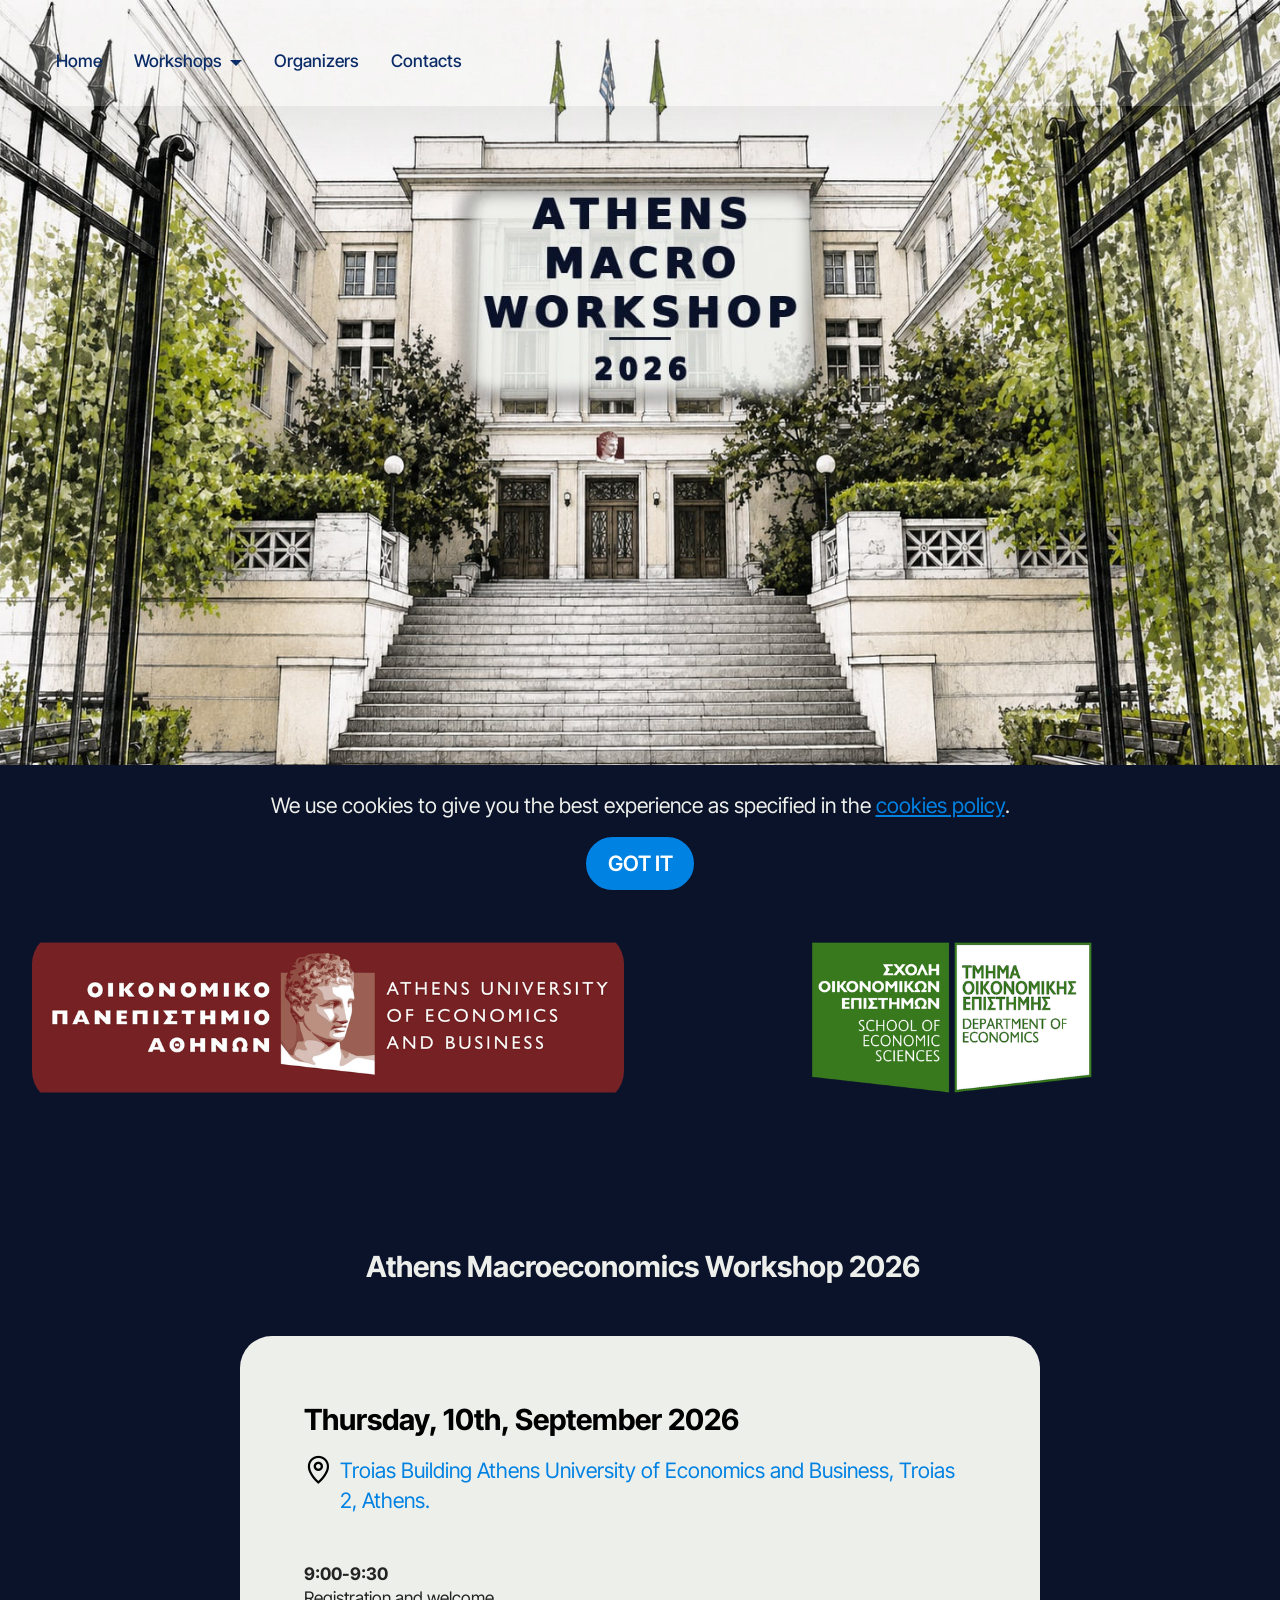
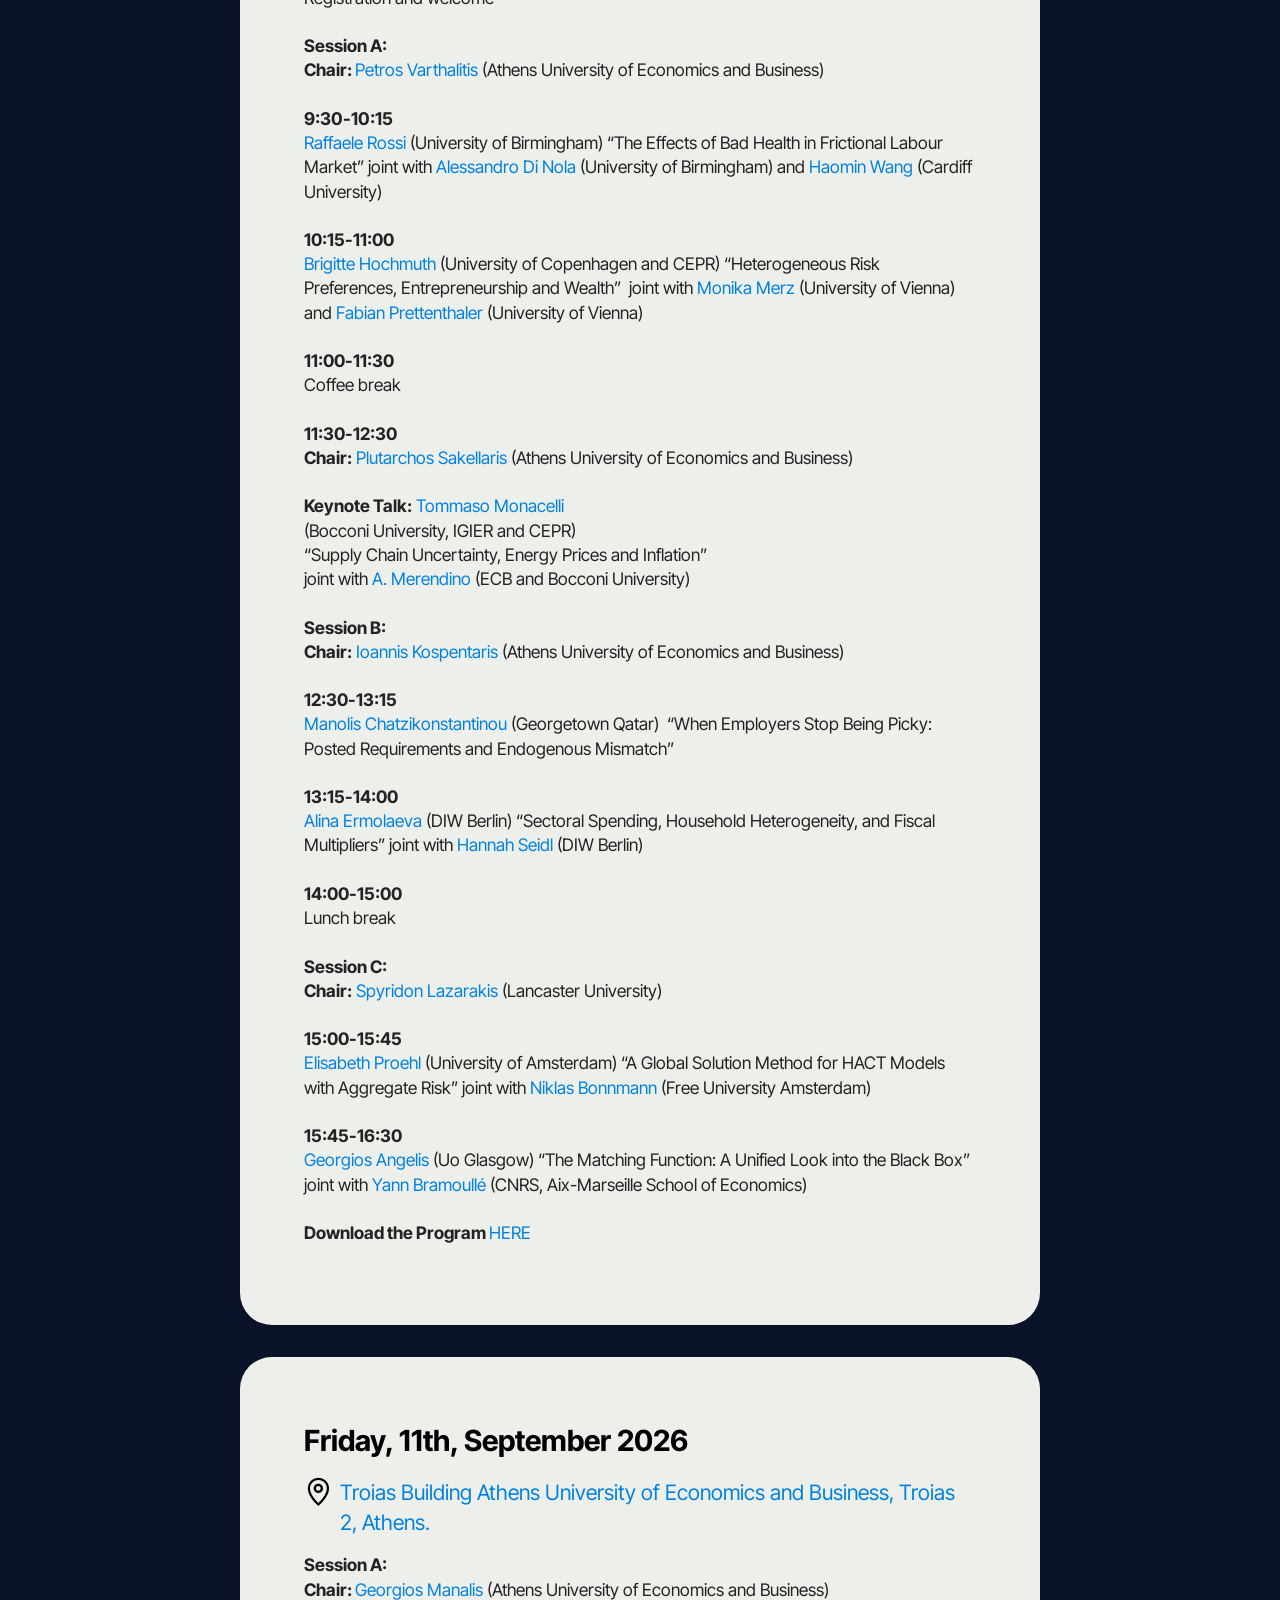
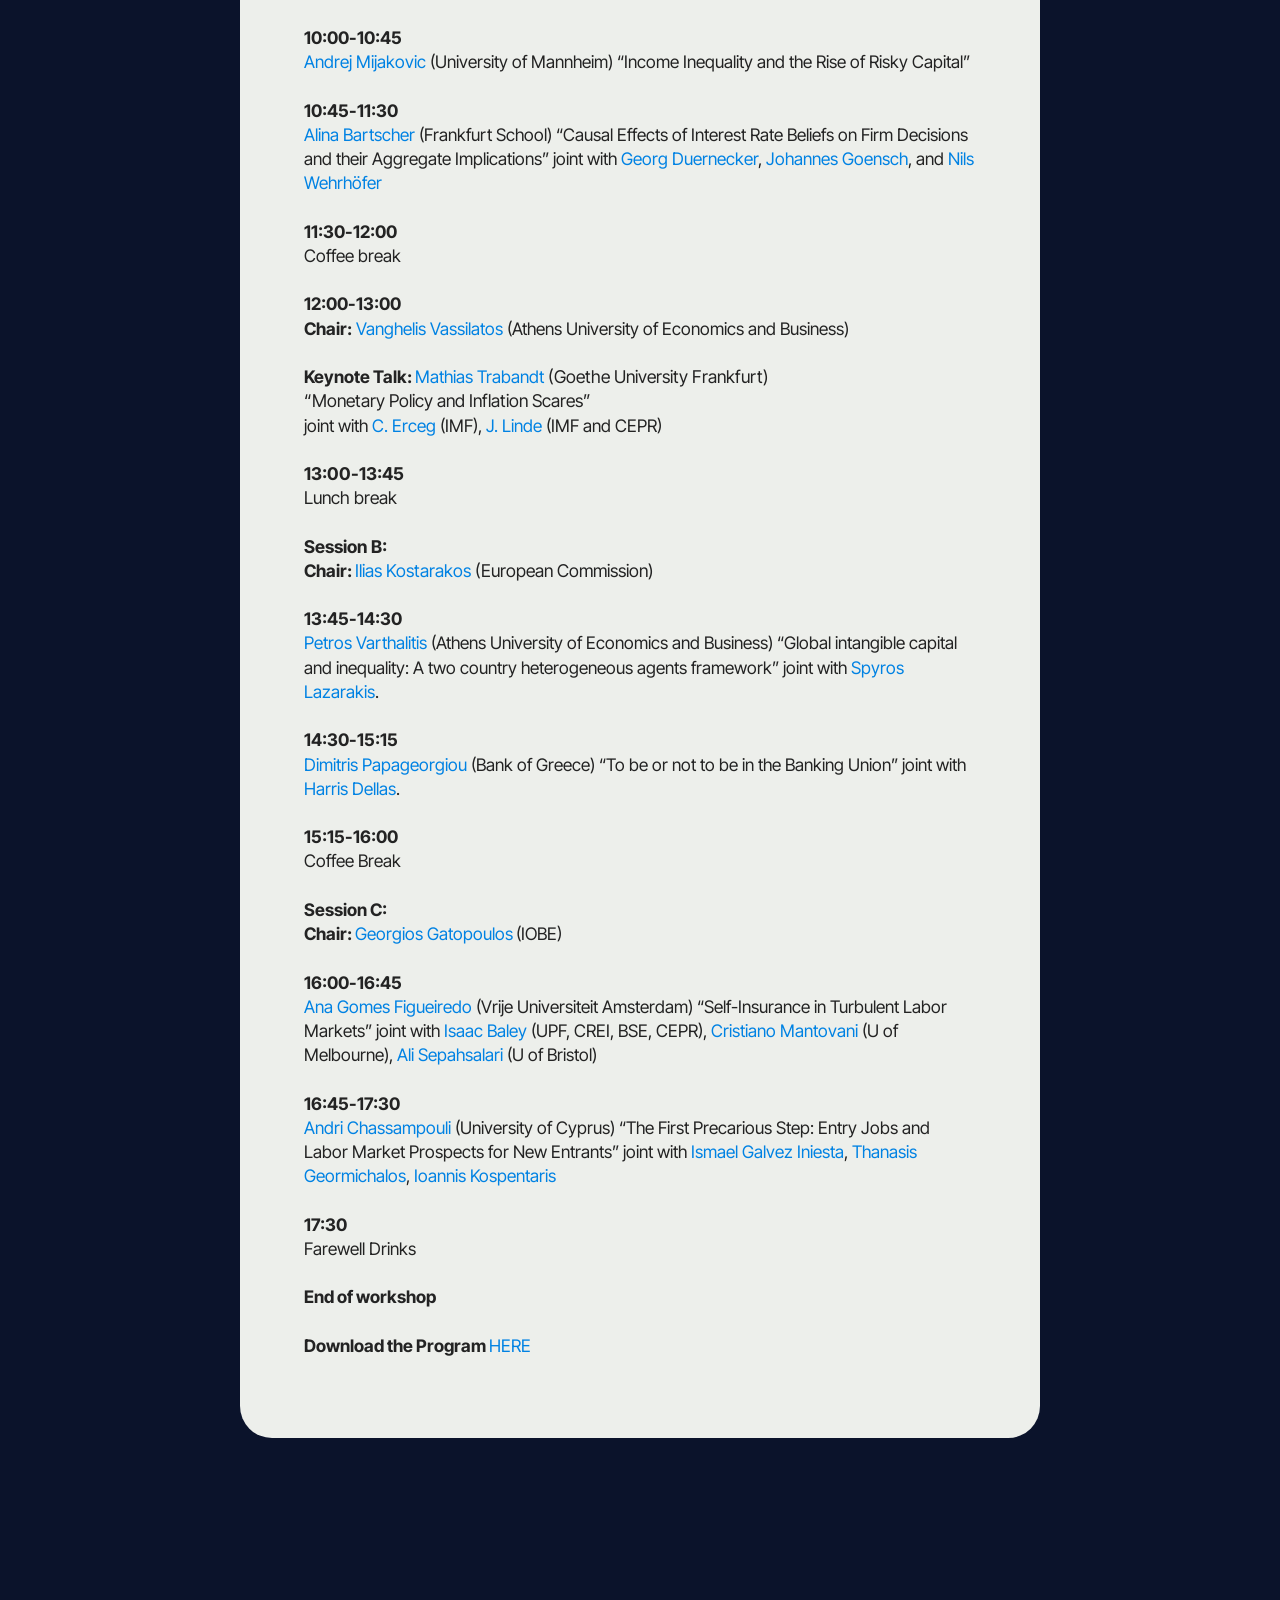
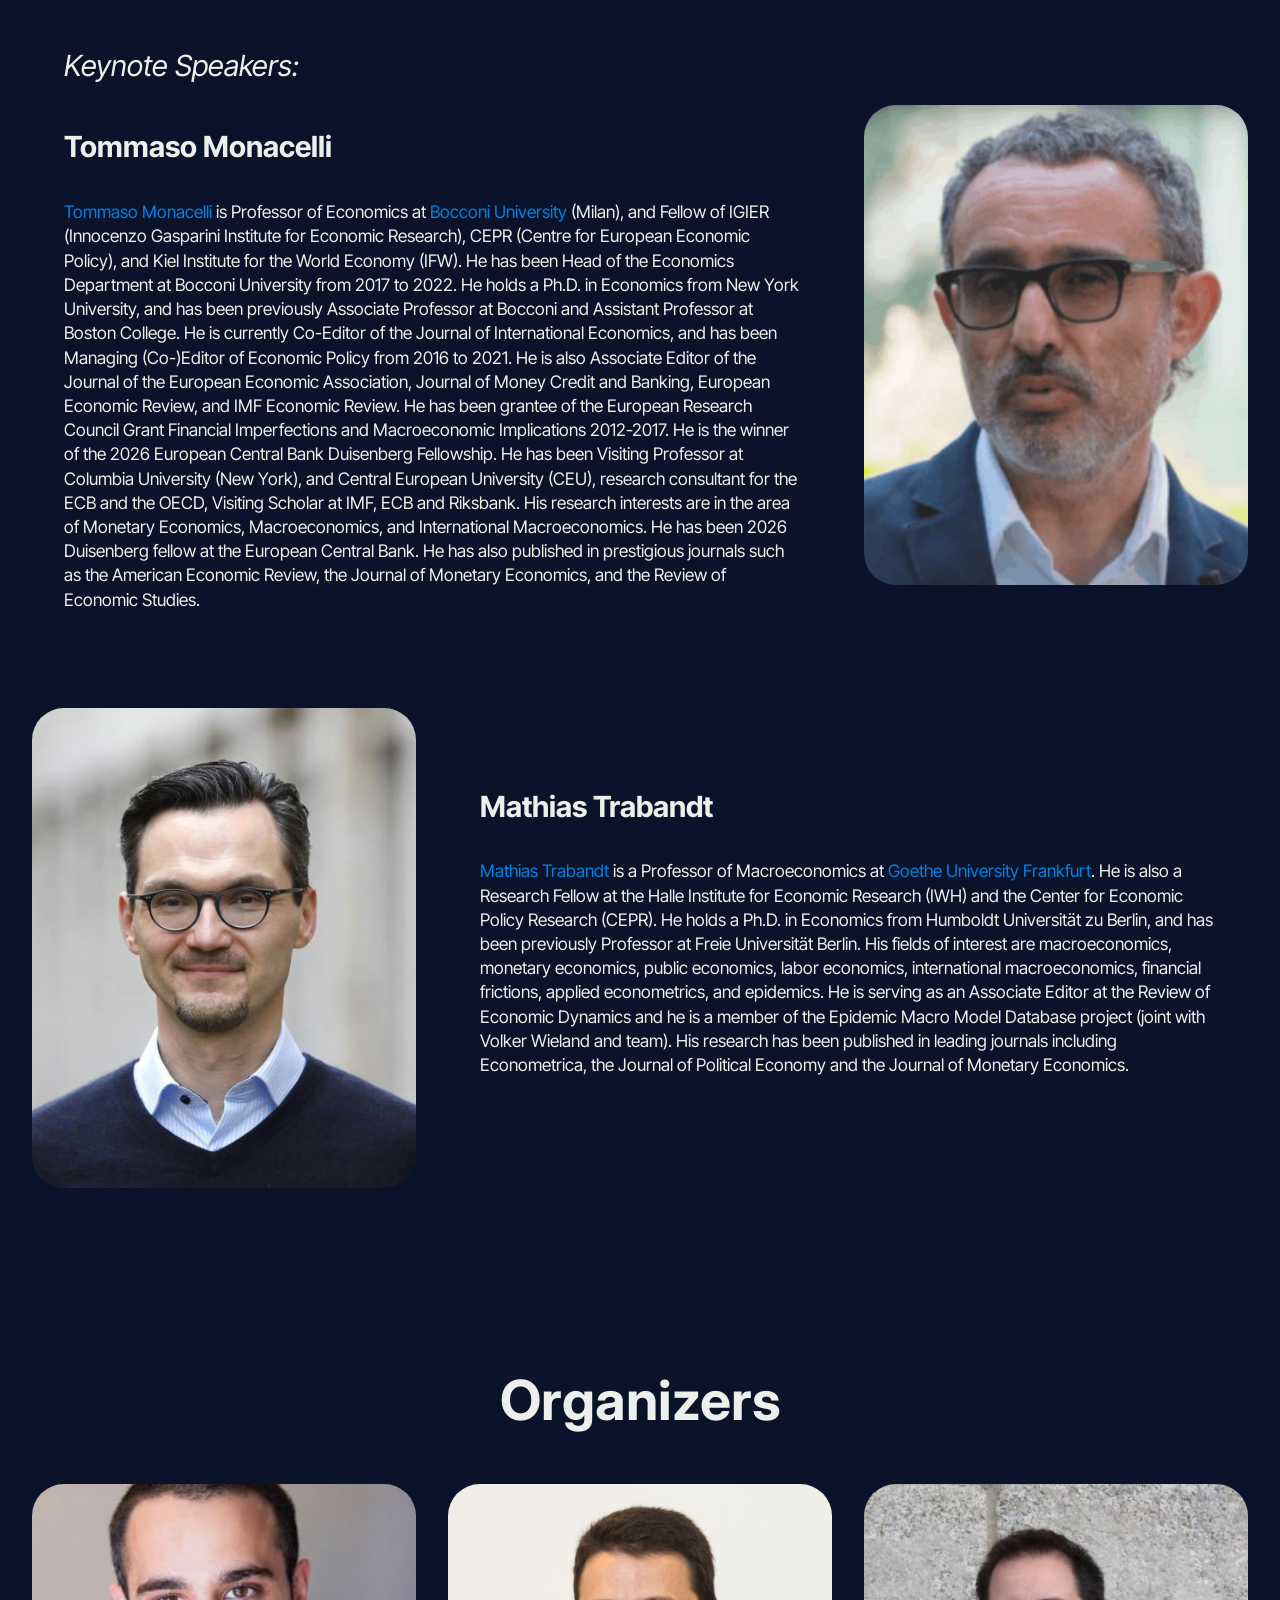
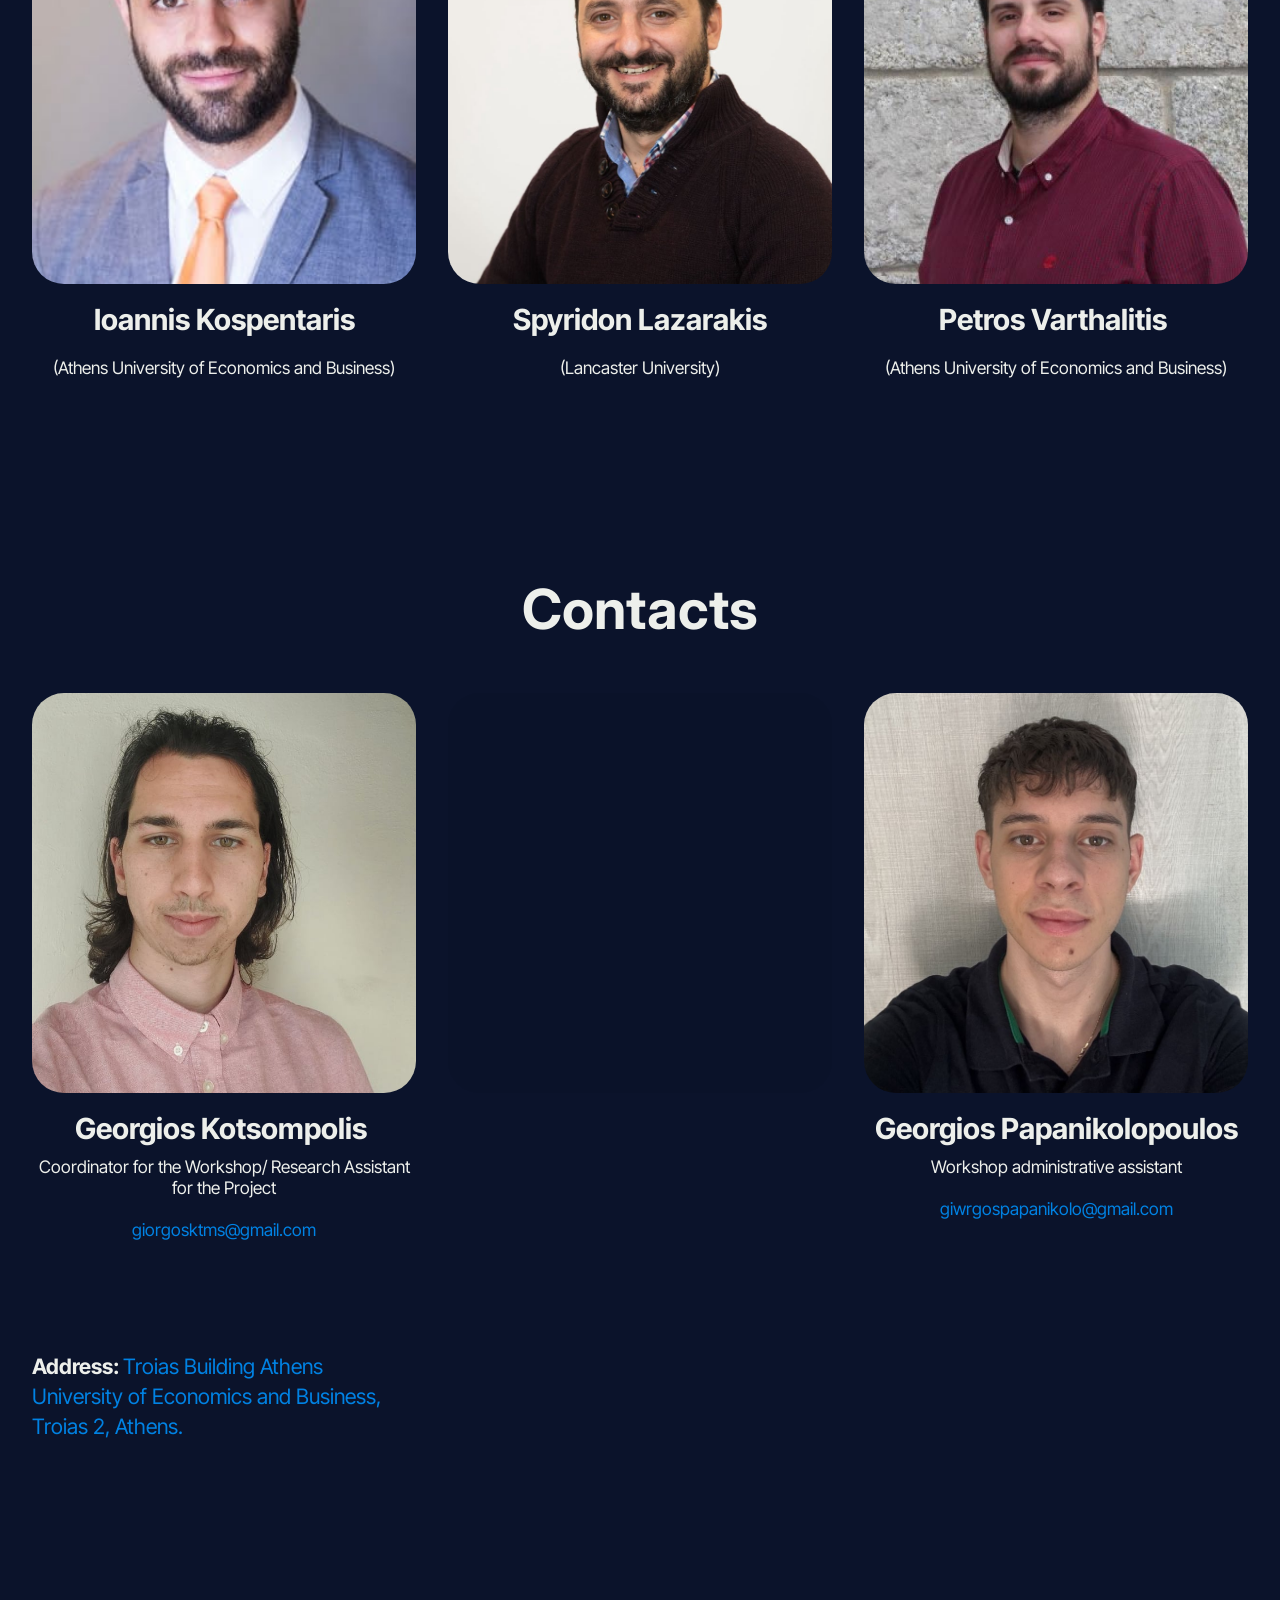
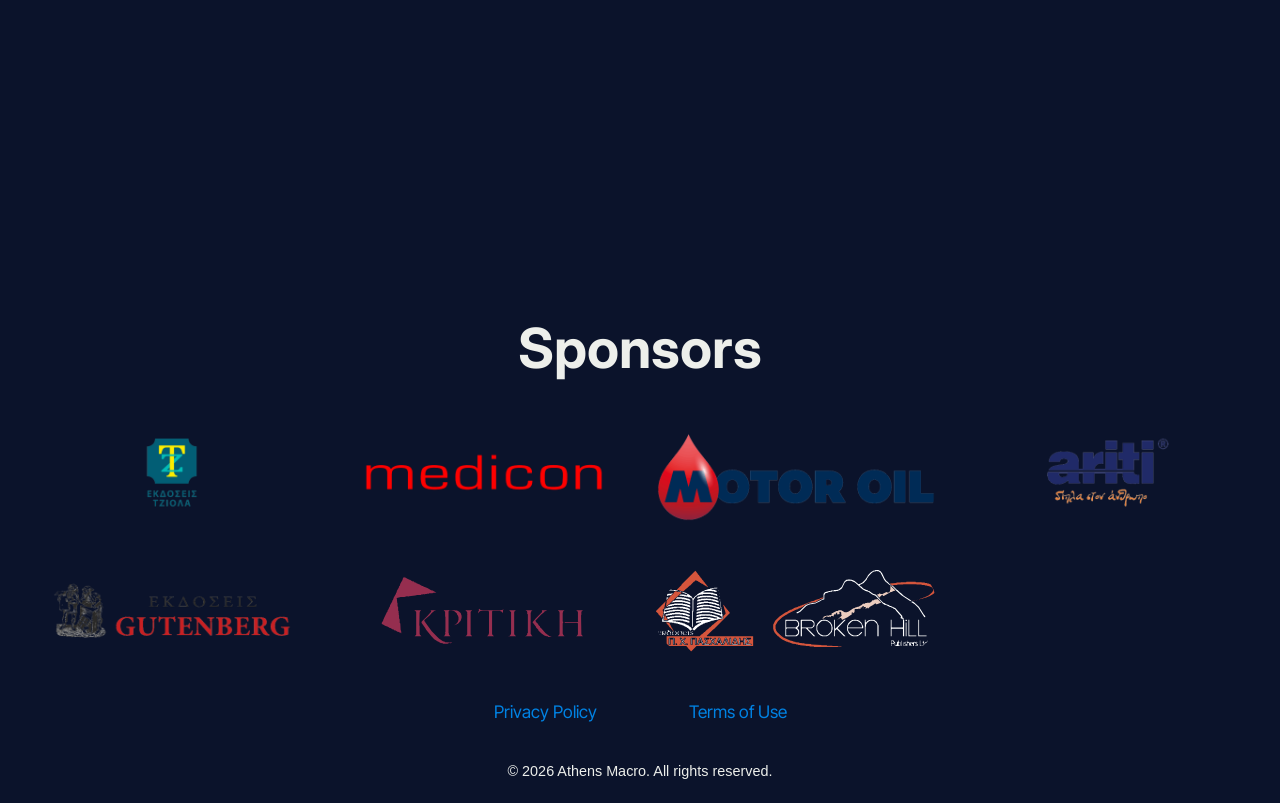
==== commit bf14ab0f: "Add files via upload" ====
--- a/index.html
+++ b/index.html
@@ -1,6 +1,7 @@
 <!DOCTYPE html>
 <html  >
 <head>
+  <!-- Site made with Mobirise Website Builder v5.9.25, https://mobirise.com -->
   <meta charset="UTF-8">
   <meta http-equiv="X-UA-Compatible" content="IE=edge">
   <meta name="generator" content="Mobirise v5.9.25, mobirise.com">
@@ -25,7 +26,7 @@
   <noscript><link rel="stylesheet" href="https://fonts.googleapis.com/css?family=Inter+Tight:100,200,300,400,500,600,700,800,900,100i,200i,300i,400i,500i,600i,700i,800i,900i&display=swap"></noscript>
   <link rel="preload" href="https://fonts.googleapis.com/css?family=Inter:100,200,300,400,500,600,700,800,900,100i,200i,300i,400i,500i,600i,700i,800i,900i&display=swap" as="style" onload="this.onload=null;this.rel='stylesheet'">
   <noscript><link rel="stylesheet" href="https://fonts.googleapis.com/css?family=Inter:100,200,300,400,500,600,700,800,900,100i,200i,300i,400i,500i,600i,700i,800i,900i&display=swap"></noscript>
-  <link rel="preload" as="style" href="assets/mobirise/css/mbr-additional.css?v=SrKLYM"><link rel="stylesheet" href="assets/mobirise/css/mbr-additional.css?v=SrKLYM" type="text/css">
+  <link rel="preload" as="style" href="assets/mobirise/css/mbr-additional.css?v=spihRs"><link rel="stylesheet" href="assets/mobirise/css/mbr-additional.css?v=spihRs" type="text/css">
 
   
   
@@ -166,14 +167,13 @@
 </div><div>joint with <a href="https://alfonsomerendino.github.io/" class="text-primary" target="_blank">A. Merendino</a> (ECB and Bocconi University)
 </div><div><br></div><div><strong>Session B:
 </strong></div><div><strong>Chair:</strong> <a href="https://sites.google.com/site/ioanniskospentaris/" class="text-primary" target="_blank">Ioannis Kospentaris</a> (Athens University of Economics and Business)</div><br><div>
-</div><div><strong>12:30-13:15</strong></div><div><a href="https://sites.google.com/site/romanospriftis/home" class="text-primary" target="_blank">Romanos Priftis</a> (European Central Bank) “Debt Maturity and Government Spending Multipliers” joint with <a href="https://ghomimorteza.github.io/index/" class="text-primary" target="_blank">Morteza Ghomi</a> (Banco de Espana), <a href="https://mankart.net/" class="text-primary" target="_blank">Jochen Mankart</a> (Bundesbank/National Bank of Slovakia), <a href="https://sites.google.com/site/rigasoikonomou/home" class="text-primary" target="_blank">Rigas Oikonomou</a> (Universite Catholiqe de Louvain)
-</div><div><br></div><div>
+</div><div><strong>12:30-13:15</strong></div><div><a href="https://mhatzikonstantinou.github.io/" class="text-primary" target="_blank">Manolis Chatzikonstantinou</a>&nbsp;(Georgetown Qatar)&nbsp; “When Employers Stop Being Picky: Posted Requirements and Endogenous Mismatch”</div><div><br></div><div>
 </div><div><strong>13:15-14:00</strong></div><div><a href="https://www.diw.de/sixcms/detail.php?id=diw_01.c.879413.en" class="text-primary" target="_blank">Alina Ermolaeva</a> (DIW Berlin) “Sectoral Spending, Household Heterogeneity, and Fiscal Multipliers” joint with <a href="https://www.hannahmseidl.com/" class="text-primary" target="_blank">Hannah Seidl</a>&nbsp;(DIW Berlin)</div><br><div>
 </div><div><strong>14:00-15:00</strong></div><div>Lunch break
 </div><div><br></div><div><strong>Session C:
 </strong></div><div><strong>Chair:</strong> <a href="https://www.slazarakis.com/" class="text-primary" target="_blank">Spyridon Lazarakis</a> (Lancaster University)</div><br><div>
 </div><div><strong>15:00-15:45</strong></div><div><a href="https://www.elisabethproehl.com/" class="text-primary" target="_blank">Elisabeth Proehl</a> (University of Amsterdam) “A Global Solution Method for HACT Models with Aggregate Risk” joint with  <a href="https://www.niklasbonnmann.com/" class="text-primary" target="_blank">Niklas Bonnmann</a> (Free University Amsterdam)</div><br><div>
-</div><div><strong>15:45-16:30	</strong></div><div><a href="https://www.georgiosangelis.com/" class="text-primary" target="_blank">Georgios Angelis</a> (Uo Glasgow) “The Matching Function: A Unified Look into the Black Box” joint with <a href="https://sites.google.com/site/bramoulley/home" class="text-primary" target="_blank">Yann Bramoullé</a> (CNRS, Aix-Marseille School of Economics)</div><div><br></div><div><strong>Download the Program <a href="assets/files/2nd-MacroWorkshopprogram.pdf" class="text-primary">HERE</a></strong></div><div><strong>
+</div><div><strong>15:45-16:30	</strong></div><div><a href="https://www.georgiosangelis.com/" class="text-primary" target="_blank">Georgios Angelis</a> (Uo Glasgow) “The Matching Function: A Unified Look into the Black Box” joint with <a href="https://sites.google.com/site/bramoulley/home" class="text-primary" target="_blank">Yann Bramoullé</a> (CNRS, Aix-Marseille School of Economics)</div><div><br></div><div><strong>Download the Program <a href="assets/files/2nd-MacroWorkshop2026program.pdf" class="text-primary">HERE</a></strong></div><div><strong>
 </strong></div><div><strong>
 </strong></div><div><strong>
 </strong></div><div><strong>
@@ -204,7 +204,7 @@
             </div>
             
             <h6 class="mbr-card-subtitle mbr-fonts-style mt-0 mb-3 display-4"><strong>Session A:</strong><div><strong>Chair: </strong><a href="https://gmanalis.github.io/georgiosmanalis/" class="text-primary" target="_blank">Georgios Manalis</a> (Athens University of Economics and Business)</div><div><br></div><div><strong>10:00-10:45</strong></div><div>	<a href="https://andrejmijakovic.github.io/" class="text-primary" target="_blank">Andrej Mijakovic</a> (University of Mannheim) “Income Inequality and the Rise of Risky Capital”</div><div><br></div><div><strong>10:45-11:30	</strong></div><div><a href="https://sites.google.com/view/alina-bartscher" class="text-primary" target="_blank">Alina Bartscher</a> (Frankfurt School) “Causal Effects of Interest Rate Beliefs on Firm Decisions and their Aggregate Implications” joint with  <a href="https://sites.google.com/site/georgduernecker/home" class="text-primary" target="_blank">Georg Duernecker</a>, <a href="https://sites.google.com/view/johannesgoensch" class="text-primary" target="_blank">Johannes Goensch</a>, and <a href="https://sites.google.com/view/nilswehrhoefer/nils-wehrh%C3%B6fer" class="text-primary" target="_blank">Nils Wehrhöfer</a></div><div><br></div><div><strong>11:30-12:00</strong></div><div>Coffee break</div><div><br></div><div><strong>12:00-13:00</strong>	</div><div><strong>Chair:</strong>&nbsp;<a href="https://www.aueb.gr/en/faculty_page/vasilatos-evangelos" class="text-primary" target="_blank">Vanghelis Vassilatos</a>&nbsp;(Athens University of Economics and Business)</div><div><br></div><div><strong>Keynote Talk: </strong><a href="https://www.mathiastrabandt.com/" class="text-primary" target="_blank">Mathias Trabandt</a>&nbsp;<span style="font-size: 1.1rem;">(Goethe University Frankfurt)</span></div><div><span style="font-size: 1.1rem;">“Monetary Policy and Inflation Scares”</span><br></div><div>joint with <a href="https://www.imf.org/en/research/researcher-cv/author/erceg-christopher" class="text-primary" target="_blank">C. Erceg</a> (IMF), <a href="https://www.riksbank.se/en-gb/about-the-riksbank/the-tasks-of-the-riksbank/research/economists-at-the-research-division/economists-at-the-research-division/jesper-linde/" class="text-primary" target="_blank">J. Linde</a> (IMF and CEPR)</div><div><br></div><div><span style="font-size: 1.1rem;"><strong>13:00-13:45</strong></span></div><div><span style="font-size: 1.1rem;">Lunch break</span><br></div><div><br></div><div><span style="font-size: 1.1rem;"><strong>Session B:</strong></span><br></div><div><strong>Chair:&nbsp;</strong><span style="font-size: 1.1rem;"><a href="https://sites.google.com/site/ikostarakos" class="text-primary" target="_blank">Ilias Kostarakos</a>&nbsp;(European Commission)</span></div><div><br></div><div><strong>13:45-14:30</strong>	</div><div><a href="https://sites.google.com/site/pgvarth/home" class="text-primary" target="_blank">Petros Varthalitis</a> (Athens University of Economics and Business) “Global intangible capital and inequality: A two country heterogeneous agents framework” joint with <a href="https://www.slazarakis.com/" class="text-primary" target="_blank">Spyros Lazarakis</a>.</div><div><br></div><div><strong>14:30-15:15</strong></div><div><a href="https://sites.google.com/site/dimitrispapageorgioupage/" class="text-primary" target="_blank">Dimitris Papageorgiou</a> (Bank of Greece) “To be or not to be in the Banking Union” joint with <a href="https://harrisdellas.net/" class="text-primary" target="_blank">Harris Dellas</a>.</div><div><br></div><div><strong>15:15-16:00</strong></div><div>Coffee Break</div><div><br></div><div><strong>Session C:</strong></div><div><strong>Chair: </strong><a href="https://iobe.gr/en/%ce%b9%ce%bf%ce%b2%ce%b5-researchers/george-gatopoulos/" class="text-primary" target="_blank">Georgios Gatopoulos</a><strong> </strong>(IOBE)
-</div><div><strong><br></strong></div><div><strong>16:00-16:45</strong></div><div><a href="https://sites.google.com/site/anafigueiredovds/home" class="text-primary" target="_blank">Ana Gomes Figueiredo</a> (Vrije Universiteit Amsterdam) “Self-Insurance in Turbulent Labor Markets” joint with <a href="https://www.isaacbaley.com/" class="text-primary" target="_blank">Isaac Baley</a> (UPF, CREI, BSE, CEPR), <a href="https://cristianomantovani.github.io/" class="text-primary" target="_blank">Cristiano Mantovani</a> (U of Melbourne), <a href="https://www.sepahsalari.com/" class="text-primary" target="_blank">Ali Sepahsalari</a> (U of Bristol)</div><div><br></div><div><strong>16:45-17:30	</strong></div><div><a href="https://sites.google.com/view/andrichassamboulli/home" class="text-primary" target="_blank">Andri Chassampouli</a> (University of Cyprus) “The First Precarious Step: Entry Jobs and Labor Market Prospects for New Entrants” joint with <a href="https://sites.google.com/view/ismaelgalvez/home" class="text-primary" target="_blank">Ismael Galvez Iniesta</a>, <a href="https://ageromichalos.ucdavis.edu/" class="text-primary" target="_blank">Thanasis Geormichalos</a>, <a href="https://sites.google.com/site/ioanniskospentaris/" class="text-primary" target="_blank">Ioannis Kospentaris</a></div><div><br></div><div><strong>17:30	</strong></div><div>Farewell Drinks</div><div><div><br></div><div><strong>End of workshop&nbsp;</strong></div></div><br><div><div><strong>Download the Program <a href="assets/files/2nd-MacroWorkshopprogram.pdf" class="text-primary">HERE</a></strong></div><div>
+</div><div><strong><br></strong></div><div><strong>16:00-16:45</strong></div><div><a href="https://sites.google.com/site/anafigueiredovds/home" class="text-primary" target="_blank">Ana Gomes Figueiredo</a> (Vrije Universiteit Amsterdam) “Self-Insurance in Turbulent Labor Markets” joint with <a href="https://www.isaacbaley.com/" class="text-primary" target="_blank">Isaac Baley</a> (UPF, CREI, BSE, CEPR), <a href="https://cristianomantovani.github.io/" class="text-primary" target="_blank">Cristiano Mantovani</a> (U of Melbourne), <a href="https://www.sepahsalari.com/" class="text-primary" target="_blank">Ali Sepahsalari</a> (U of Bristol)</div><div><br></div><div><strong>16:45-17:30	</strong></div><div><a href="https://sites.google.com/view/andrichassamboulli/home" class="text-primary" target="_blank">Andri Chassampouli</a> (University of Cyprus) “The First Precarious Step: Entry Jobs and Labor Market Prospects for New Entrants” joint with <a href="https://sites.google.com/view/ismaelgalvez/home" class="text-primary" target="_blank">Ismael Galvez Iniesta</a>, <a href="https://ageromichalos.ucdavis.edu/" class="text-primary" target="_blank">Thanasis Geormichalos</a>, <a href="https://sites.google.com/site/ioanniskospentaris/" class="text-primary" target="_blank">Ioannis Kospentaris</a></div><div><br></div><div><strong>17:30	</strong></div><div>Farewell Drinks</div><div><div><br></div><div><strong>End of workshop&nbsp;</strong></div></div><br><div><div><strong>Download the Program <a href="assets/files/2nd-MacroWorkshop2026program.pdf" class="text-primary">HERE</a></strong></div><div>
 </div><div>
 </div><div>
 </div><div>
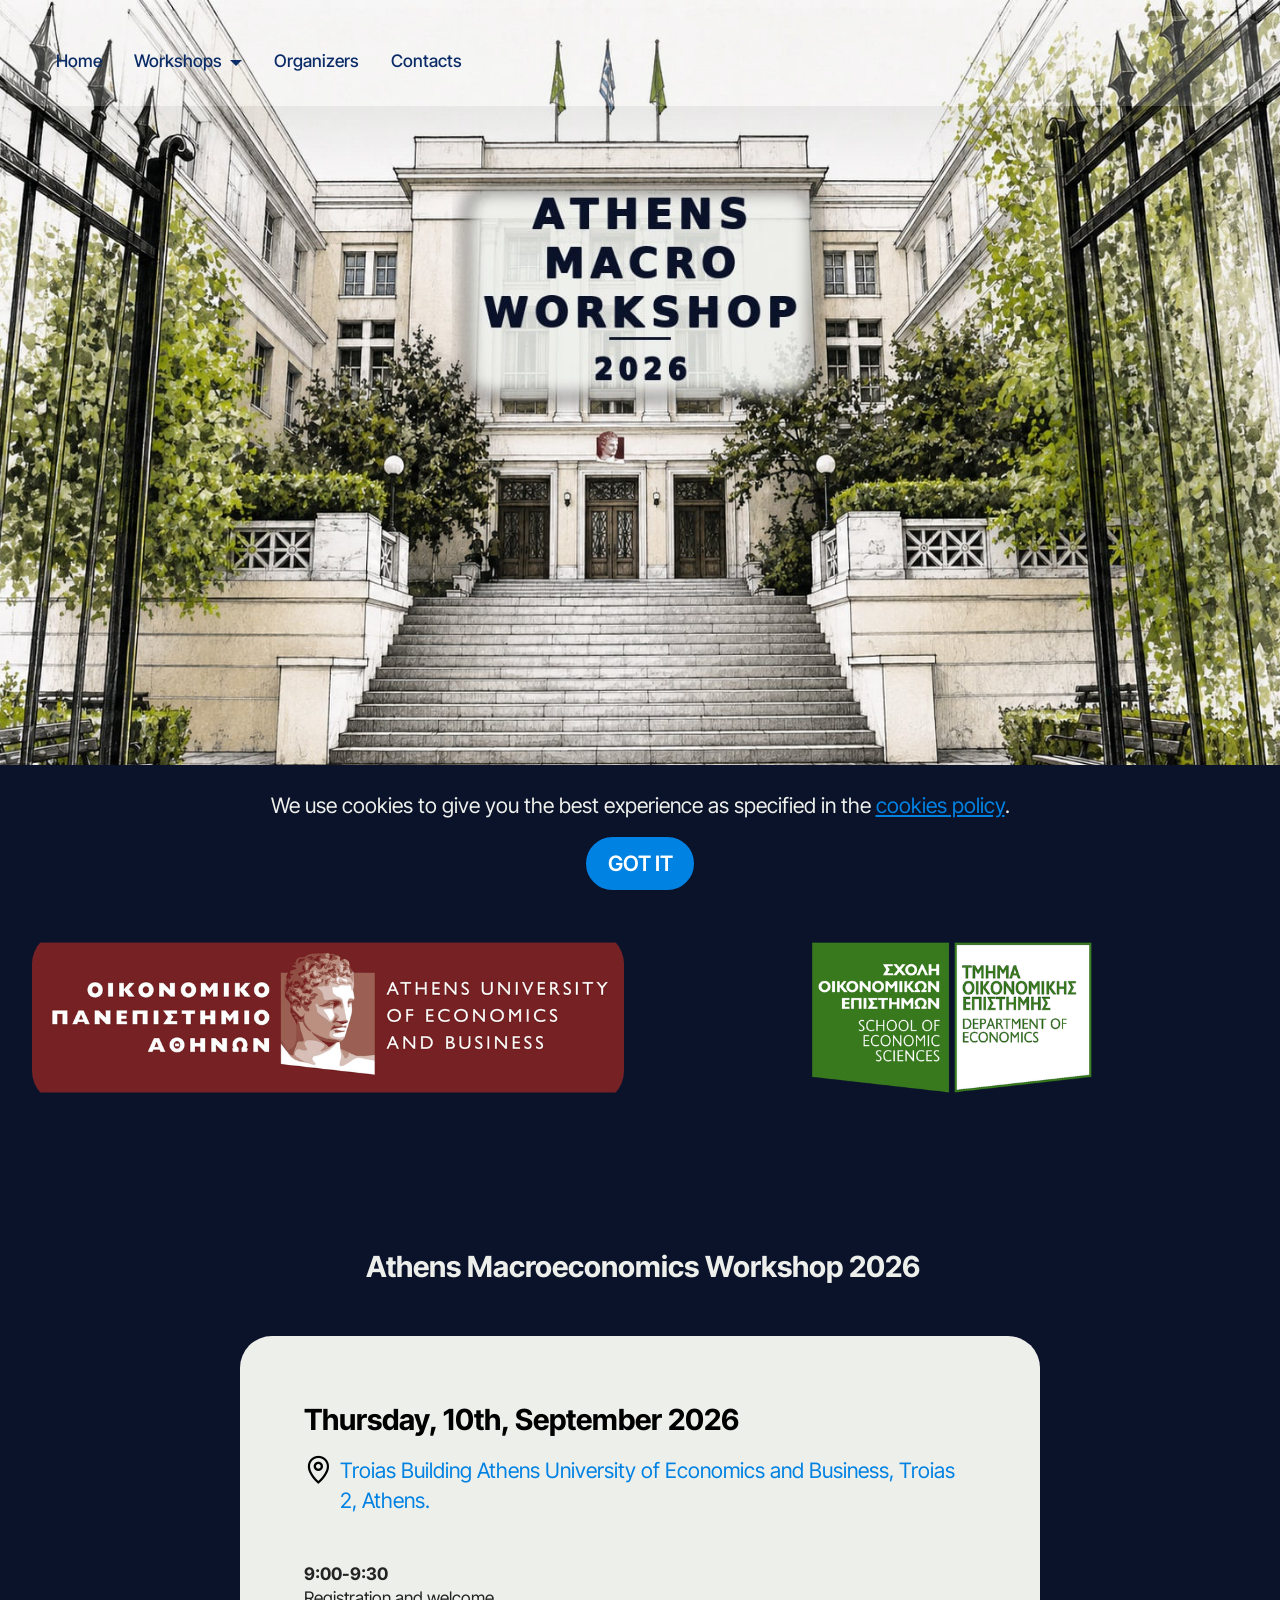
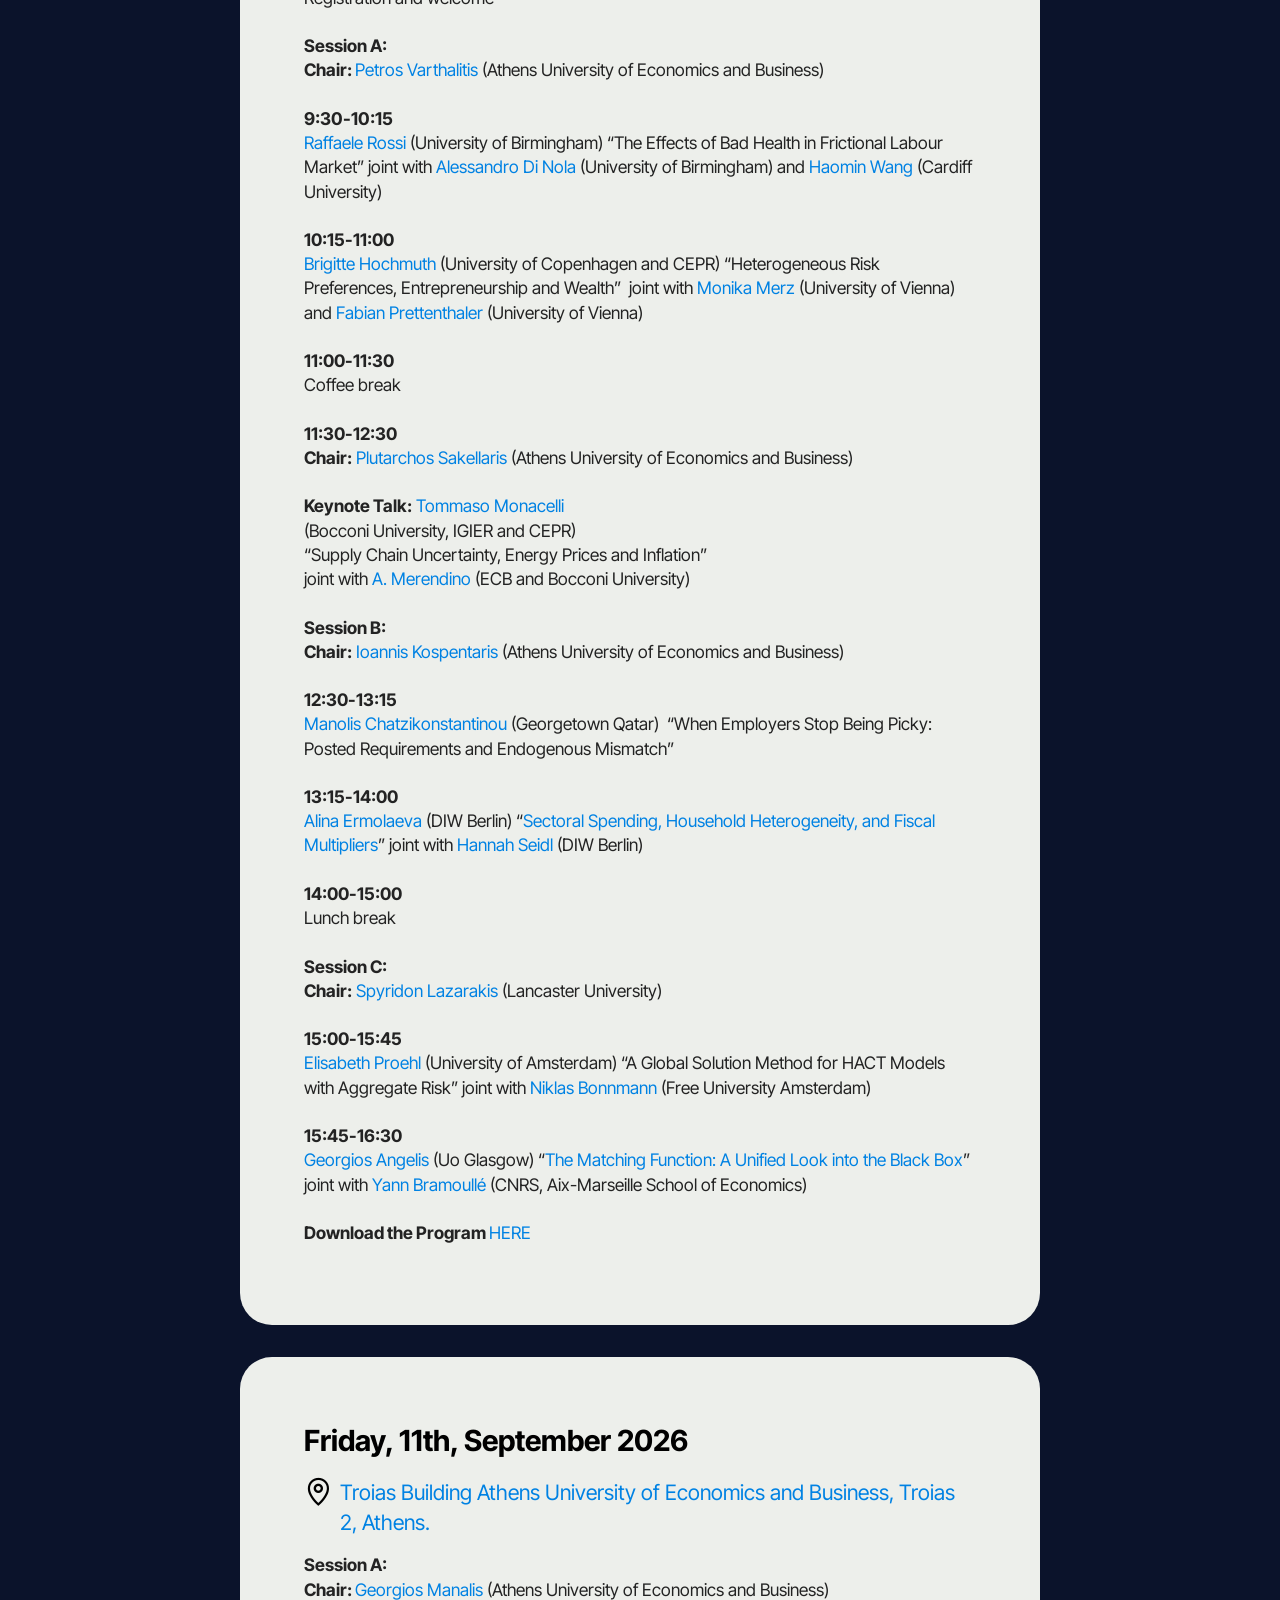
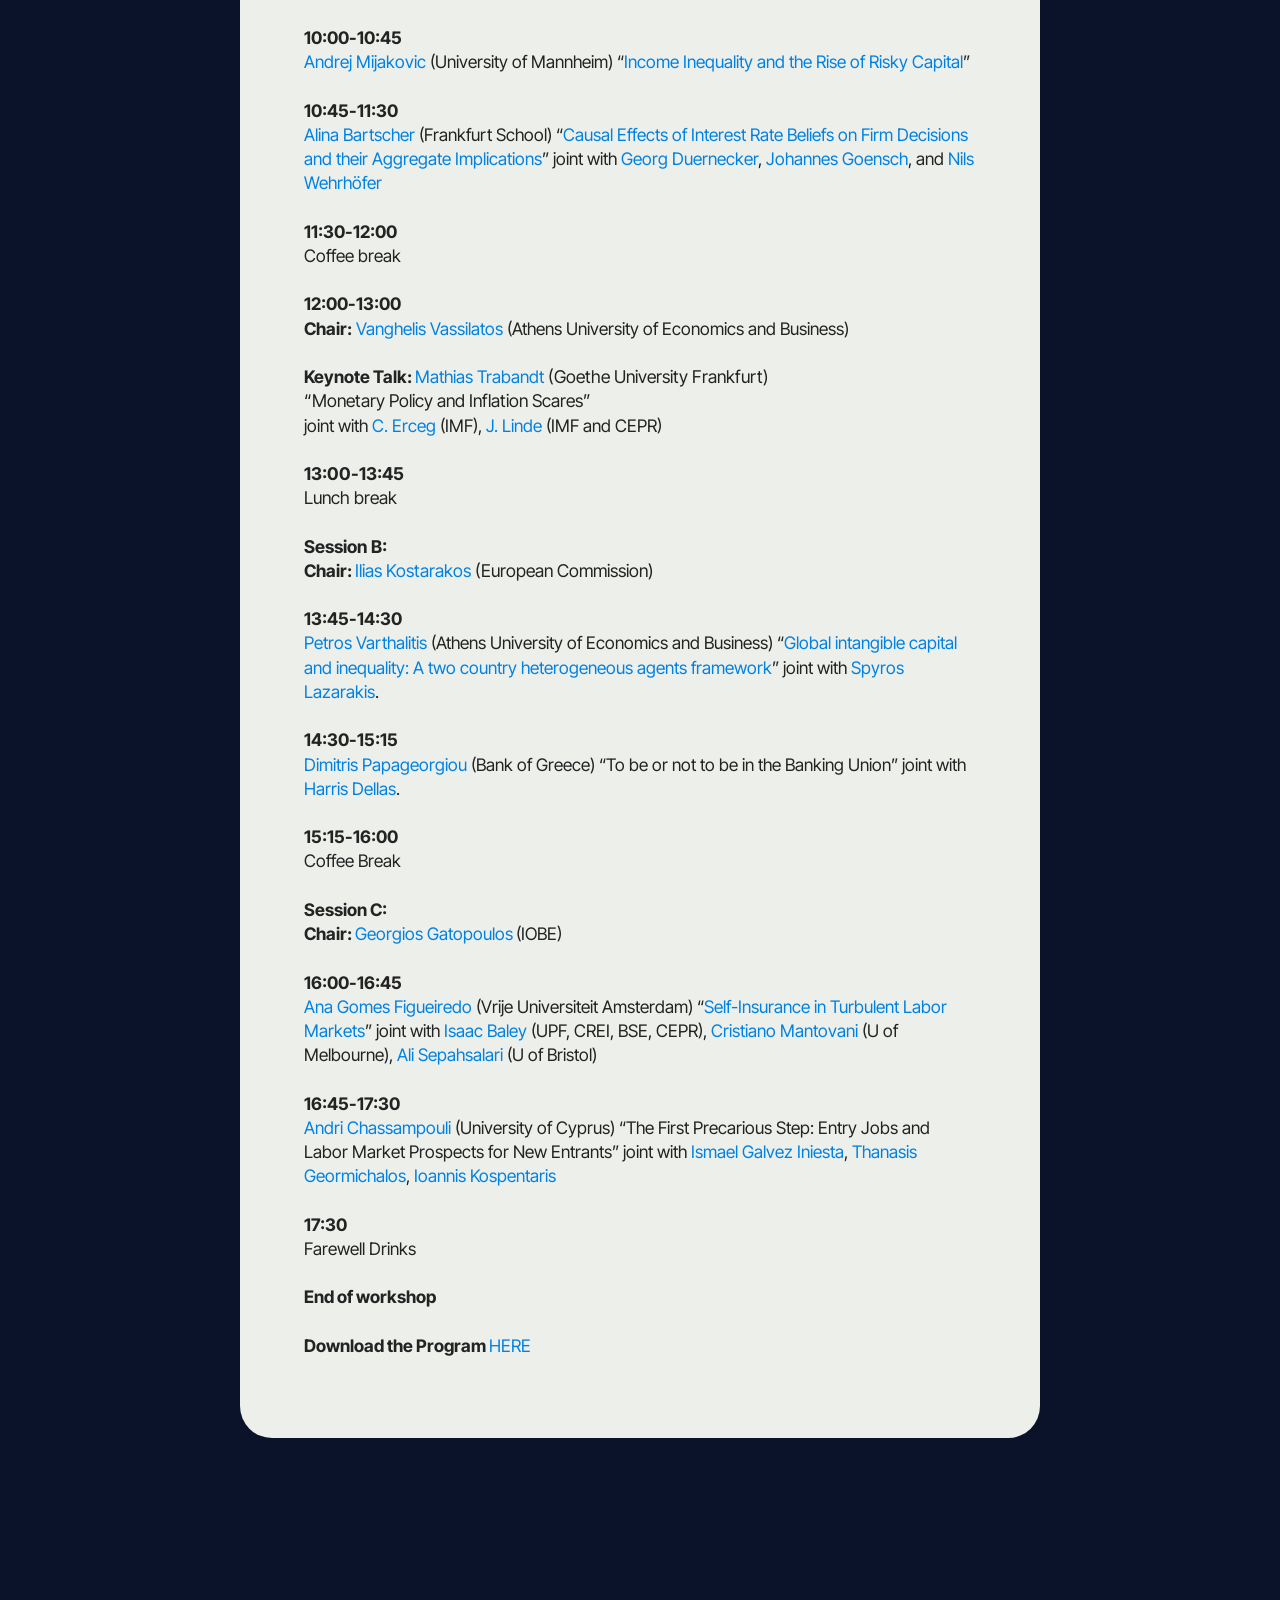
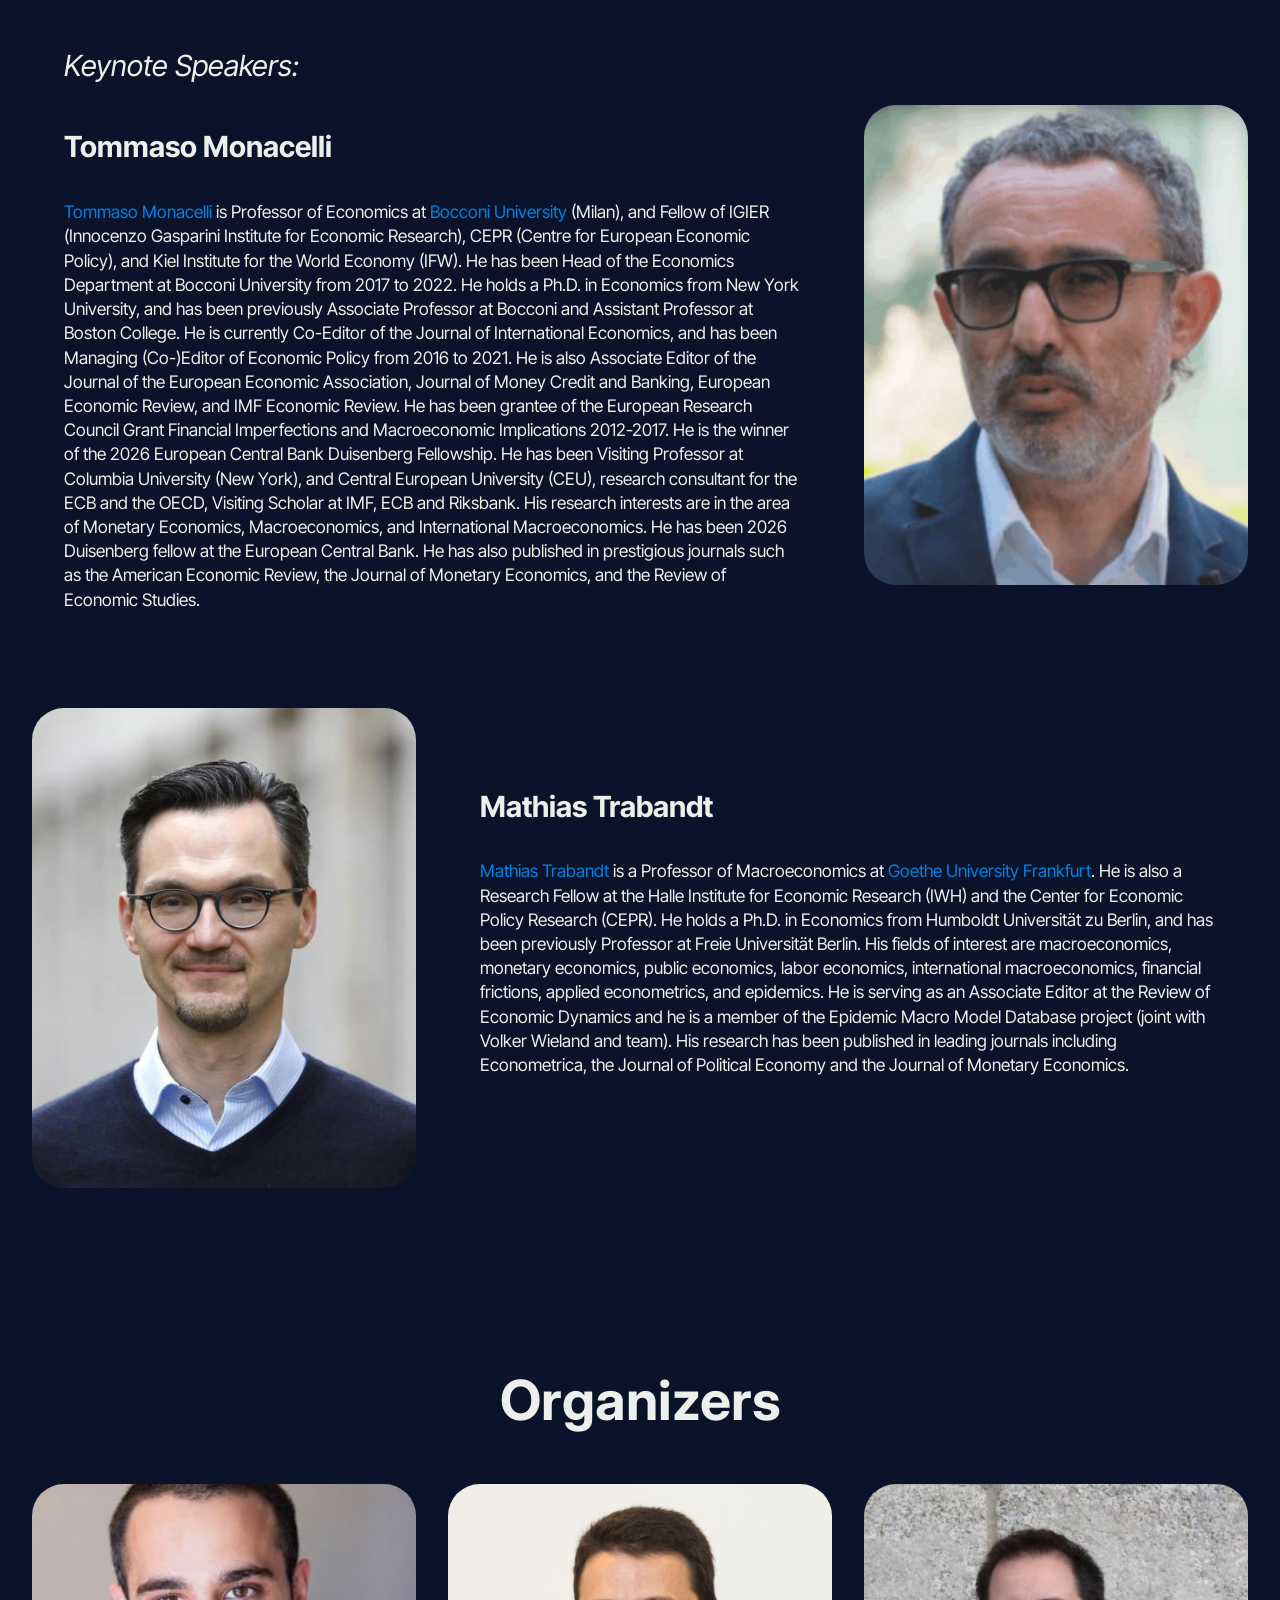
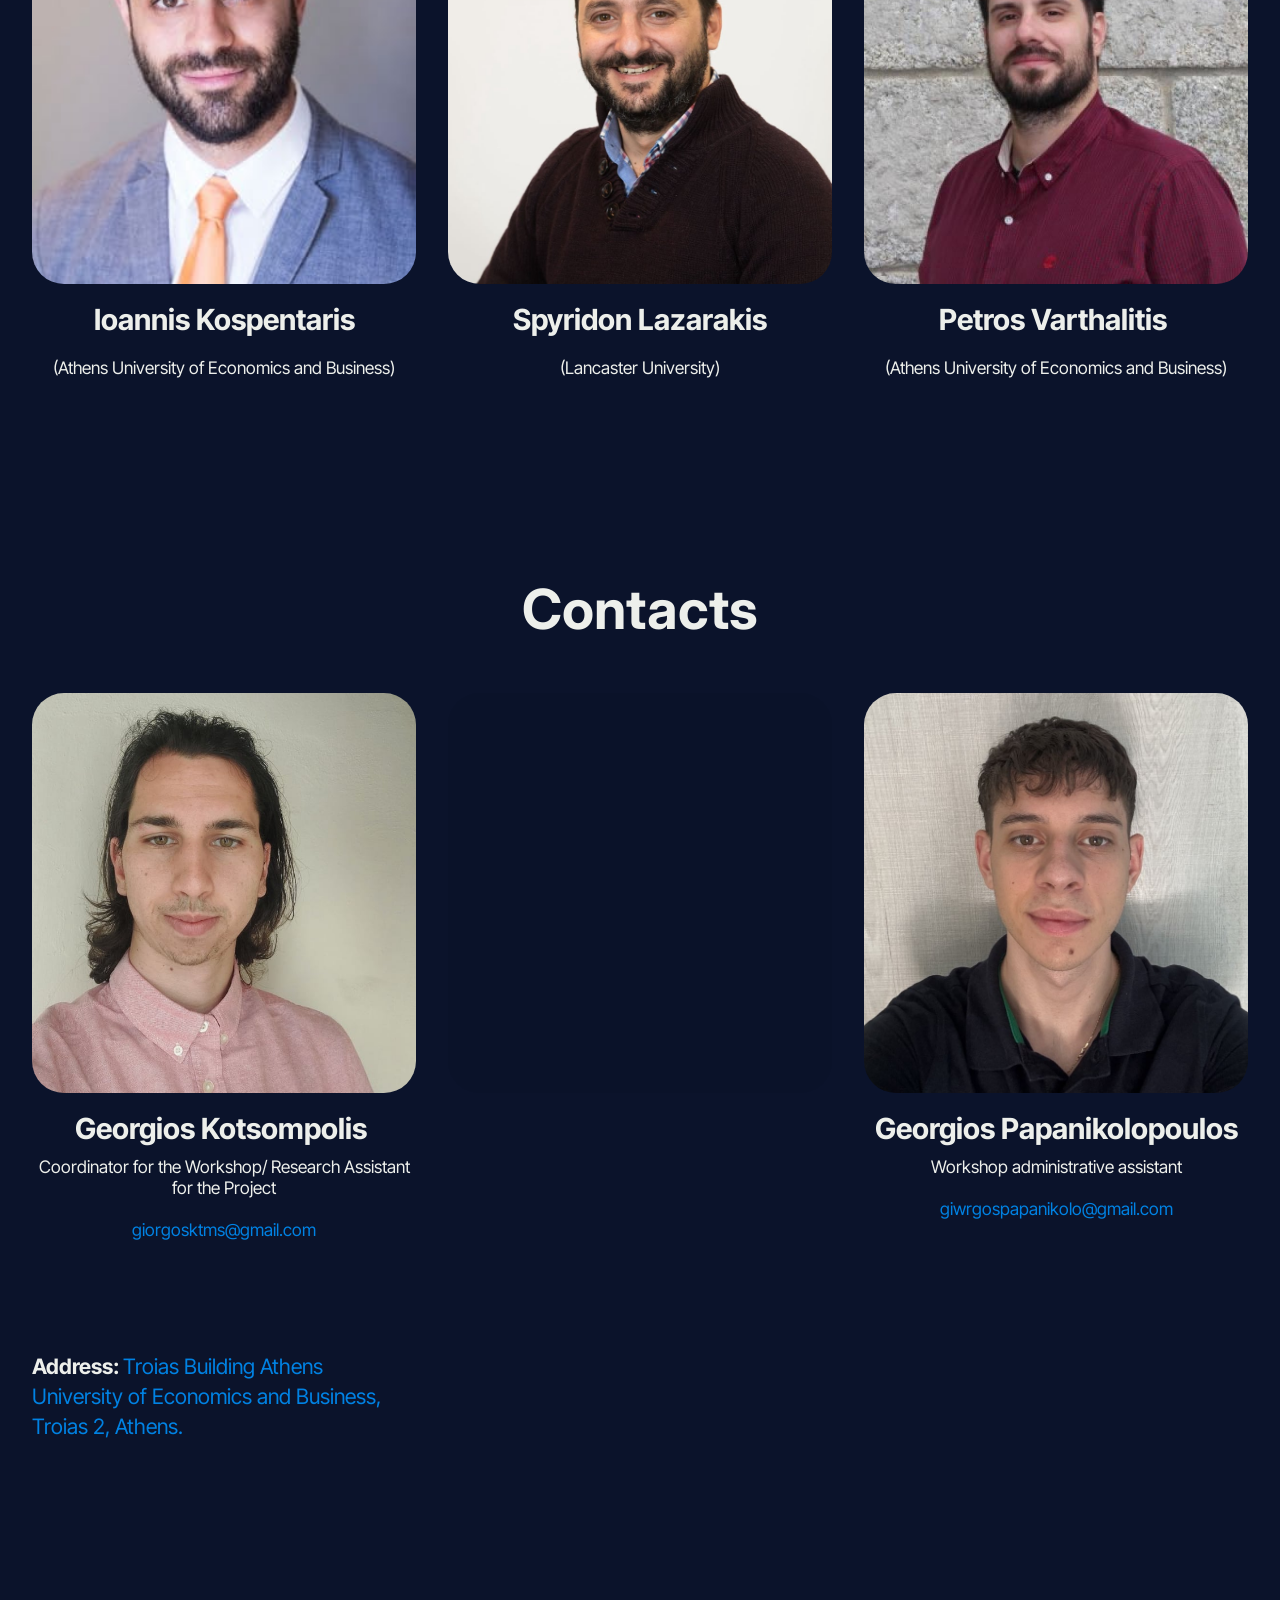
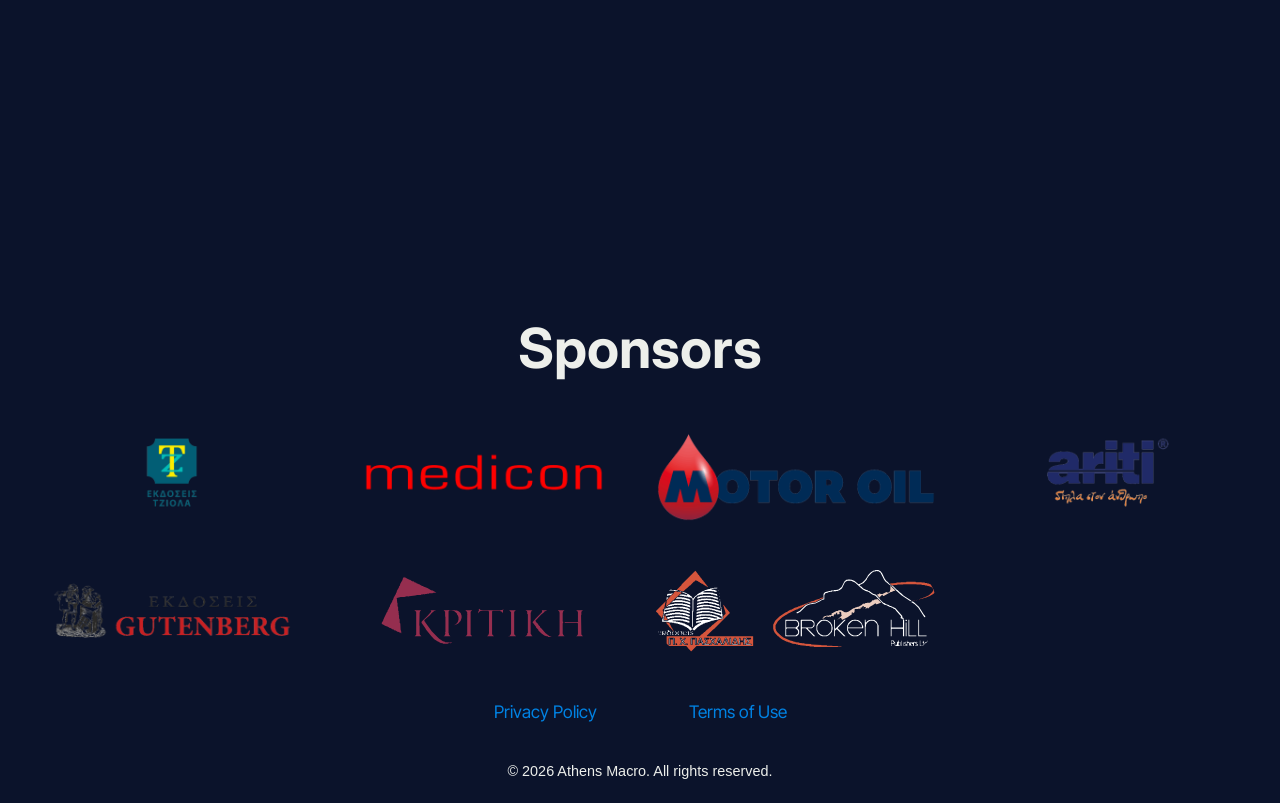
==== commit 73859f32: "Add files via upload" ====
--- a/index.html
+++ b/index.html
@@ -1,7 +1,6 @@
 <!DOCTYPE html>
 <html  >
 <head>
-  <!-- Site made with Mobirise Website Builder v5.9.25, https://mobirise.com -->
   <meta charset="UTF-8">
   <meta http-equiv="X-UA-Compatible" content="IE=edge">
   <meta name="generator" content="Mobirise v5.9.25, mobirise.com">
@@ -26,7 +25,7 @@
   <noscript><link rel="stylesheet" href="https://fonts.googleapis.com/css?family=Inter+Tight:100,200,300,400,500,600,700,800,900,100i,200i,300i,400i,500i,600i,700i,800i,900i&display=swap"></noscript>
   <link rel="preload" href="https://fonts.googleapis.com/css?family=Inter:100,200,300,400,500,600,700,800,900,100i,200i,300i,400i,500i,600i,700i,800i,900i&display=swap" as="style" onload="this.onload=null;this.rel='stylesheet'">
   <noscript><link rel="stylesheet" href="https://fonts.googleapis.com/css?family=Inter:100,200,300,400,500,600,700,800,900,100i,200i,300i,400i,500i,600i,700i,800i,900i&display=swap"></noscript>
-  <link rel="preload" as="style" href="assets/mobirise/css/mbr-additional.css?v=spihRs"><link rel="stylesheet" href="assets/mobirise/css/mbr-additional.css?v=spihRs" type="text/css">
+  <link rel="preload" as="style" href="assets/mobirise/css/mbr-additional.css?v=UnI3gG"><link rel="stylesheet" href="assets/mobirise/css/mbr-additional.css?v=UnI3gG" type="text/css">
 
   
   
@@ -168,12 +167,12 @@
 </div><div><br></div><div><strong>Session B:
 </strong></div><div><strong>Chair:</strong> <a href="https://sites.google.com/site/ioanniskospentaris/" class="text-primary" target="_blank">Ioannis Kospentaris</a> (Athens University of Economics and Business)</div><br><div>
 </div><div><strong>12:30-13:15</strong></div><div><a href="https://mhatzikonstantinou.github.io/" class="text-primary" target="_blank">Manolis Chatzikonstantinou</a>&nbsp;(Georgetown Qatar)&nbsp; “When Employers Stop Being Picky: Posted Requirements and Endogenous Mismatch”</div><div><br></div><div>
-</div><div><strong>13:15-14:00</strong></div><div><a href="https://www.diw.de/sixcms/detail.php?id=diw_01.c.879413.en" class="text-primary" target="_blank">Alina Ermolaeva</a> (DIW Berlin) “Sectoral Spending, Household Heterogeneity, and Fiscal Multipliers” joint with <a href="https://www.hannahmseidl.com/" class="text-primary" target="_blank">Hannah Seidl</a>&nbsp;(DIW Berlin)</div><br><div>
+</div><div><strong>13:15-14:00</strong></div><div><a href="https://www.diw.de/sixcms/detail.php?id=diw_01.c.879413.en" class="text-primary" target="_blank">Alina Ermolaeva</a> (DIW Berlin) “<a href="https://www.dropbox.com/scl/fi/s8fuazezke28xa3o2nazl/Alina-Ermolaeva.pdf?rlkey=a4eo070iow48rj7xybwweth98&st=gfrac768&dl=0" class="text-primary" target="_blank">Sectoral Spending, Household Heterogeneity, and Fiscal Multipliers</a>” joint with <a href="https://www.hannahmseidl.com/" class="text-primary" target="_blank">Hannah Seidl</a>&nbsp;(DIW Berlin)</div><br><div>
 </div><div><strong>14:00-15:00</strong></div><div>Lunch break
 </div><div><br></div><div><strong>Session C:
 </strong></div><div><strong>Chair:</strong> <a href="https://www.slazarakis.com/" class="text-primary" target="_blank">Spyridon Lazarakis</a> (Lancaster University)</div><br><div>
 </div><div><strong>15:00-15:45</strong></div><div><a href="https://www.elisabethproehl.com/" class="text-primary" target="_blank">Elisabeth Proehl</a> (University of Amsterdam) “A Global Solution Method for HACT Models with Aggregate Risk” joint with  <a href="https://www.niklasbonnmann.com/" class="text-primary" target="_blank">Niklas Bonnmann</a> (Free University Amsterdam)</div><br><div>
-</div><div><strong>15:45-16:30	</strong></div><div><a href="https://www.georgiosangelis.com/" class="text-primary" target="_blank">Georgios Angelis</a> (Uo Glasgow) “The Matching Function: A Unified Look into the Black Box” joint with <a href="https://sites.google.com/site/bramoulley/home" class="text-primary" target="_blank">Yann Bramoullé</a> (CNRS, Aix-Marseille School of Economics)</div><div><br></div><div><strong>Download the Program <a href="assets/files/2nd-MacroWorkshop2026program.pdf" class="text-primary">HERE</a></strong></div><div><strong>
+</div><div><strong>15:45-16:30	</strong></div><div><a href="https://www.georgiosangelis.com/" class="text-primary" target="_blank">Georgios Angelis</a> (Uo Glasgow) “<a href="https://www.dropbox.com/scl/fi/1aorlhkhctcsqcpls0jmi/Georgios-Angelis-wp.pdf?rlkey=18pubps8oo2d72jbmjhezdmop&st=maf9obn6&dl=0" class="text-primary" target="_blank">The Matching Function: A Unified Look into the Black Box</a>” joint with <a href="https://sites.google.com/site/bramoulley/home" class="text-primary" target="_blank">Yann Bramoullé</a> (CNRS, Aix-Marseille School of Economics)</div><div><br></div><div><strong>Download the Program <a href="assets/files/2nd-MacroWorkshop2026program.pdf" class="text-primary">HERE</a></strong></div><div><strong>
 </strong></div><div><strong>
 </strong></div><div><strong>
 </strong></div><div><strong>
@@ -203,8 +202,8 @@
               </div>
             </div>
             
-            <h6 class="mbr-card-subtitle mbr-fonts-style mt-0 mb-3 display-4"><strong>Session A:</strong><div><strong>Chair: </strong><a href="https://gmanalis.github.io/georgiosmanalis/" class="text-primary" target="_blank">Georgios Manalis</a> (Athens University of Economics and Business)</div><div><br></div><div><strong>10:00-10:45</strong></div><div>	<a href="https://andrejmijakovic.github.io/" class="text-primary" target="_blank">Andrej Mijakovic</a> (University of Mannheim) “Income Inequality and the Rise of Risky Capital”</div><div><br></div><div><strong>10:45-11:30	</strong></div><div><a href="https://sites.google.com/view/alina-bartscher" class="text-primary" target="_blank">Alina Bartscher</a> (Frankfurt School) “Causal Effects of Interest Rate Beliefs on Firm Decisions and their Aggregate Implications” joint with  <a href="https://sites.google.com/site/georgduernecker/home" class="text-primary" target="_blank">Georg Duernecker</a>, <a href="https://sites.google.com/view/johannesgoensch" class="text-primary" target="_blank">Johannes Goensch</a>, and <a href="https://sites.google.com/view/nilswehrhoefer/nils-wehrh%C3%B6fer" class="text-primary" target="_blank">Nils Wehrhöfer</a></div><div><br></div><div><strong>11:30-12:00</strong></div><div>Coffee break</div><div><br></div><div><strong>12:00-13:00</strong>	</div><div><strong>Chair:</strong>&nbsp;<a href="https://www.aueb.gr/en/faculty_page/vasilatos-evangelos" class="text-primary" target="_blank">Vanghelis Vassilatos</a>&nbsp;(Athens University of Economics and Business)</div><div><br></div><div><strong>Keynote Talk: </strong><a href="https://www.mathiastrabandt.com/" class="text-primary" target="_blank">Mathias Trabandt</a>&nbsp;<span style="font-size: 1.1rem;">(Goethe University Frankfurt)</span></div><div><span style="font-size: 1.1rem;">“Monetary Policy and Inflation Scares”</span><br></div><div>joint with <a href="https://www.imf.org/en/research/researcher-cv/author/erceg-christopher" class="text-primary" target="_blank">C. Erceg</a> (IMF), <a href="https://www.riksbank.se/en-gb/about-the-riksbank/the-tasks-of-the-riksbank/research/economists-at-the-research-division/economists-at-the-research-division/jesper-linde/" class="text-primary" target="_blank">J. Linde</a> (IMF and CEPR)</div><div><br></div><div><span style="font-size: 1.1rem;"><strong>13:00-13:45</strong></span></div><div><span style="font-size: 1.1rem;">Lunch break</span><br></div><div><br></div><div><span style="font-size: 1.1rem;"><strong>Session B:</strong></span><br></div><div><strong>Chair:&nbsp;</strong><span style="font-size: 1.1rem;"><a href="https://sites.google.com/site/ikostarakos" class="text-primary" target="_blank">Ilias Kostarakos</a>&nbsp;(European Commission)</span></div><div><br></div><div><strong>13:45-14:30</strong>	</div><div><a href="https://sites.google.com/site/pgvarth/home" class="text-primary" target="_blank">Petros Varthalitis</a> (Athens University of Economics and Business) “Global intangible capital and inequality: A two country heterogeneous agents framework” joint with <a href="https://www.slazarakis.com/" class="text-primary" target="_blank">Spyros Lazarakis</a>.</div><div><br></div><div><strong>14:30-15:15</strong></div><div><a href="https://sites.google.com/site/dimitrispapageorgioupage/" class="text-primary" target="_blank">Dimitris Papageorgiou</a> (Bank of Greece) “To be or not to be in the Banking Union” joint with <a href="https://harrisdellas.net/" class="text-primary" target="_blank">Harris Dellas</a>.</div><div><br></div><div><strong>15:15-16:00</strong></div><div>Coffee Break</div><div><br></div><div><strong>Session C:</strong></div><div><strong>Chair: </strong><a href="https://iobe.gr/en/%ce%b9%ce%bf%ce%b2%ce%b5-researchers/george-gatopoulos/" class="text-primary" target="_blank">Georgios Gatopoulos</a><strong> </strong>(IOBE)
-</div><div><strong><br></strong></div><div><strong>16:00-16:45</strong></div><div><a href="https://sites.google.com/site/anafigueiredovds/home" class="text-primary" target="_blank">Ana Gomes Figueiredo</a> (Vrije Universiteit Amsterdam) “Self-Insurance in Turbulent Labor Markets” joint with <a href="https://www.isaacbaley.com/" class="text-primary" target="_blank">Isaac Baley</a> (UPF, CREI, BSE, CEPR), <a href="https://cristianomantovani.github.io/" class="text-primary" target="_blank">Cristiano Mantovani</a> (U of Melbourne), <a href="https://www.sepahsalari.com/" class="text-primary" target="_blank">Ali Sepahsalari</a> (U of Bristol)</div><div><br></div><div><strong>16:45-17:30	</strong></div><div><a href="https://sites.google.com/view/andrichassamboulli/home" class="text-primary" target="_blank">Andri Chassampouli</a> (University of Cyprus) “The First Precarious Step: Entry Jobs and Labor Market Prospects for New Entrants” joint with <a href="https://sites.google.com/view/ismaelgalvez/home" class="text-primary" target="_blank">Ismael Galvez Iniesta</a>, <a href="https://ageromichalos.ucdavis.edu/" class="text-primary" target="_blank">Thanasis Geormichalos</a>, <a href="https://sites.google.com/site/ioanniskospentaris/" class="text-primary" target="_blank">Ioannis Kospentaris</a></div><div><br></div><div><strong>17:30	</strong></div><div>Farewell Drinks</div><div><div><br></div><div><strong>End of workshop&nbsp;</strong></div></div><br><div><div><strong>Download the Program <a href="assets/files/2nd-MacroWorkshop2026program.pdf" class="text-primary">HERE</a></strong></div><div>
+            <h6 class="mbr-card-subtitle mbr-fonts-style mt-0 mb-3 display-4"><strong>Session A:</strong><div><strong>Chair: </strong><a href="https://gmanalis.github.io/georgiosmanalis/" class="text-primary" target="_blank">Georgios Manalis</a> (Athens University of Economics and Business)</div><div><br></div><div><strong>10:00-10:45</strong></div><div>	<a href="https://andrejmijakovic.github.io/" class="text-primary" target="_blank">Andrej Mijakovic</a> (University of Mannheim) “<a href="https://www.dropbox.com/scl/fi/vujg77p5rjr5gx803w4xm/Andrej-Mijakovic-wp.pdf?rlkey=fs4vpmy1l03eb4daj6f4jcbtk&st=cvarn46j&dl=0" class="text-primary" target="_blank">Income Inequality and the Rise of Risky Capital</a>”</div><div><br></div><div><strong>10:45-11:30	</strong></div><div><a href="https://sites.google.com/view/alina-bartscher" class="text-primary" target="_blank">Alina Bartscher</a> (Frankfurt School) “<a href="https://www.dropbox.com/scl/fi/tez0oibtwrouk3gzwhgy2/Alina-Bartscher.pdf?rlkey=j41xdift4rpbmee4nyncskadw&st=6t0xbrrm&dl=0" class="text-primary" target="_blank">Causal Effects of Interest Rate Beliefs on Firm Decisions and their Aggregate Implications</a>” joint with  <a href="https://sites.google.com/site/georgduernecker/home" class="text-primary" target="_blank">Georg Duernecker</a>, <a href="https://sites.google.com/view/johannesgoensch" class="text-primary" target="_blank">Johannes Goensch</a>, and <a href="https://sites.google.com/view/nilswehrhoefer/nils-wehrh%C3%B6fer" class="text-primary" target="_blank">Nils Wehrhöfer</a></div><div><br></div><div><strong>11:30-12:00</strong></div><div>Coffee break</div><div><br></div><div><strong>12:00-13:00</strong>	</div><div><strong>Chair:</strong>&nbsp;<a href="https://www.aueb.gr/en/faculty_page/vasilatos-evangelos" class="text-primary" target="_blank">Vanghelis Vassilatos</a>&nbsp;(Athens University of Economics and Business)</div><div><br></div><div><strong>Keynote Talk: </strong><a href="https://www.mathiastrabandt.com/" class="text-primary" target="_blank">Mathias Trabandt</a>&nbsp;<span style="font-size: 1.1rem;">(Goethe University Frankfurt)</span></div><div><span style="font-size: 1.1rem;">“Monetary Policy and Inflation Scares”</span><br></div><div>joint with <a href="https://www.imf.org/en/research/researcher-cv/author/erceg-christopher" class="text-primary" target="_blank">C. Erceg</a> (IMF), <a href="https://www.riksbank.se/en-gb/about-the-riksbank/the-tasks-of-the-riksbank/research/economists-at-the-research-division/economists-at-the-research-division/jesper-linde/" class="text-primary" target="_blank">J. Linde</a> (IMF and CEPR)</div><div><br></div><div><span style="font-size: 1.1rem;"><strong>13:00-13:45</strong></span></div><div><span style="font-size: 1.1rem;">Lunch break</span><br></div><div><br></div><div><span style="font-size: 1.1rem;"><strong>Session B:</strong></span><br></div><div><strong>Chair:&nbsp;</strong><span style="font-size: 1.1rem;"><a href="https://sites.google.com/site/ikostarakos" class="text-primary" target="_blank">Ilias Kostarakos</a>&nbsp;(European Commission)</span></div><div><br></div><div><strong>13:45-14:30</strong>	</div><div><a href="https://sites.google.com/site/pgvarth/home" class="text-primary" target="_blank">Petros Varthalitis</a> (Athens University of Economics and Business) “<a href="https://www.dropbox.com/scl/fi/cztac4oppf3c3cmoop9po/Petros-Varthalitis.pdf?rlkey=vax5h0kyhy2dl47t5amlosfqv&st=5znmb2dr&dl=0" class="text-primary" target="_blank">Global intangible capital and inequality: A two country heterogeneous agents framework</a>” joint with <a href="https://www.slazarakis.com/" class="text-primary" target="_blank">Spyros Lazarakis</a>.</div><div><br></div><div><strong>14:30-15:15</strong></div><div><a href="https://sites.google.com/site/dimitrispapageorgioupage/" class="text-primary" target="_blank">Dimitris Papageorgiou</a> (Bank of Greece) “To be or not to be in the Banking Union” joint with <a href="https://harrisdellas.net/" class="text-primary" target="_blank">Harris Dellas</a>.</div><div><br></div><div><strong>15:15-16:00</strong></div><div>Coffee Break</div><div><br></div><div><strong>Session C:</strong></div><div><strong>Chair: </strong><a href="https://iobe.gr/en/%ce%b9%ce%bf%ce%b2%ce%b5-researchers/george-gatopoulos/" class="text-primary" target="_blank">Georgios Gatopoulos</a><strong> </strong>(IOBE)
+</div><div><strong><br></strong></div><div><strong>16:00-16:45</strong></div><div><a href="https://sites.google.com/site/anafigueiredovds/home" class="text-primary" target="_blank">Ana Gomes Figueiredo</a> (Vrije Universiteit Amsterdam) “<a href="https://www.dropbox.com/scl/fi/ccpzh4ls5jnx8hslrj4ju/Ana-Gomes-Figueiredo.pdf?rlkey=1ccukdcvc6sdluqq47ro6rx6y&st=xqik9wzm&dl=0" class="text-primary" target="_blank">Self-Insurance in Turbulent Labor Markets</a>” joint with <a href="https://www.isaacbaley.com/" class="text-primary" target="_blank">Isaac Baley</a> (UPF, CREI, BSE, CEPR), <a href="https://cristianomantovani.github.io/" class="text-primary" target="_blank">Cristiano Mantovani</a> (U of Melbourne), <a href="https://www.sepahsalari.com/" class="text-primary" target="_blank">Ali Sepahsalari</a> (U of Bristol)</div><div><br></div><div><strong>16:45-17:30	</strong></div><div><a href="https://sites.google.com/view/andrichassamboulli/home" class="text-primary" target="_blank">Andri Chassampouli</a> (University of Cyprus) “The First Precarious Step: Entry Jobs and Labor Market Prospects for New Entrants” joint with <a href="https://sites.google.com/view/ismaelgalvez/home" class="text-primary" target="_blank">Ismael Galvez Iniesta</a>, <a href="https://ageromichalos.ucdavis.edu/" class="text-primary" target="_blank">Thanasis Geormichalos</a>, <a href="https://sites.google.com/site/ioanniskospentaris/" class="text-primary" target="_blank">Ioannis Kospentaris</a></div><div><br></div><div><strong>17:30	</strong></div><div>Farewell Drinks</div><div><div><br></div><div><strong>End of workshop&nbsp;</strong></div></div><br><div><div><strong>Download the Program <a href="assets/files/2nd-MacroWorkshop2026program.pdf" class="text-primary">HERE</a></strong></div><div>
 </div><div>
 </div><div>
 </div><div>
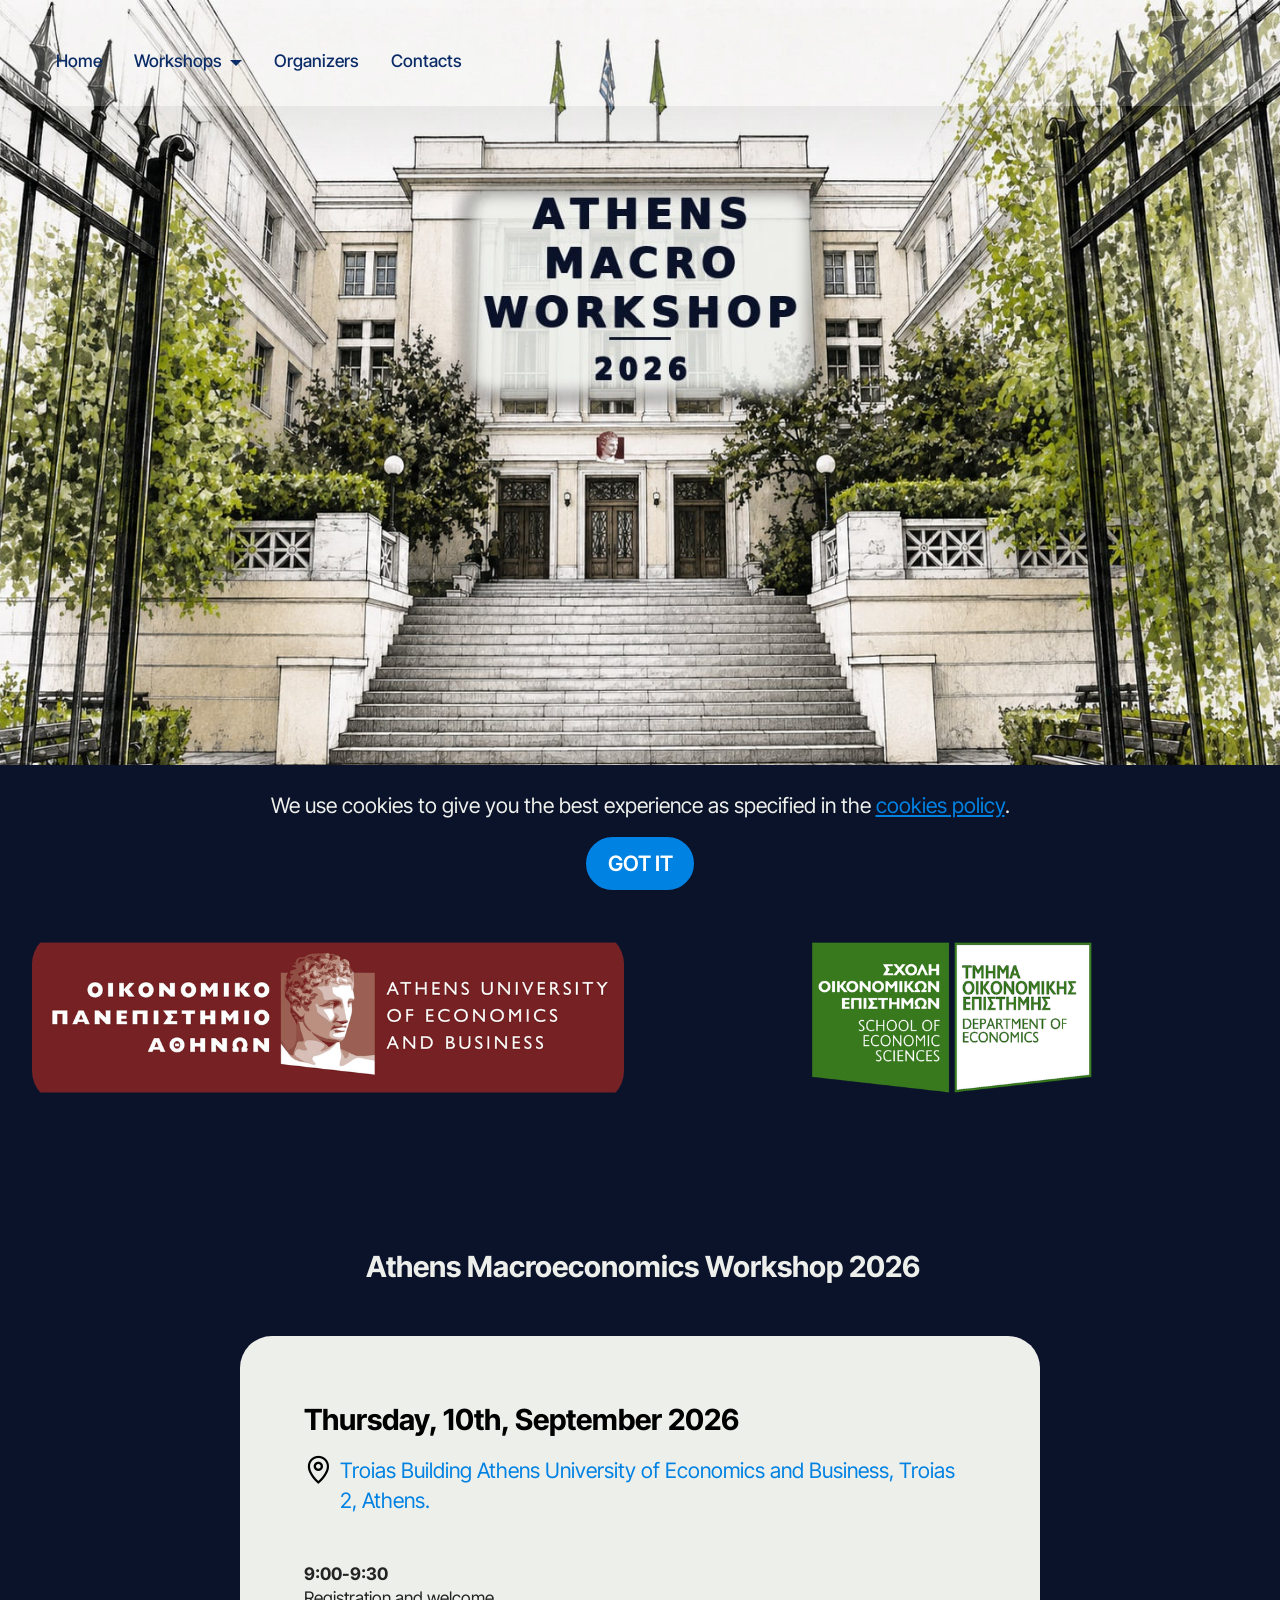
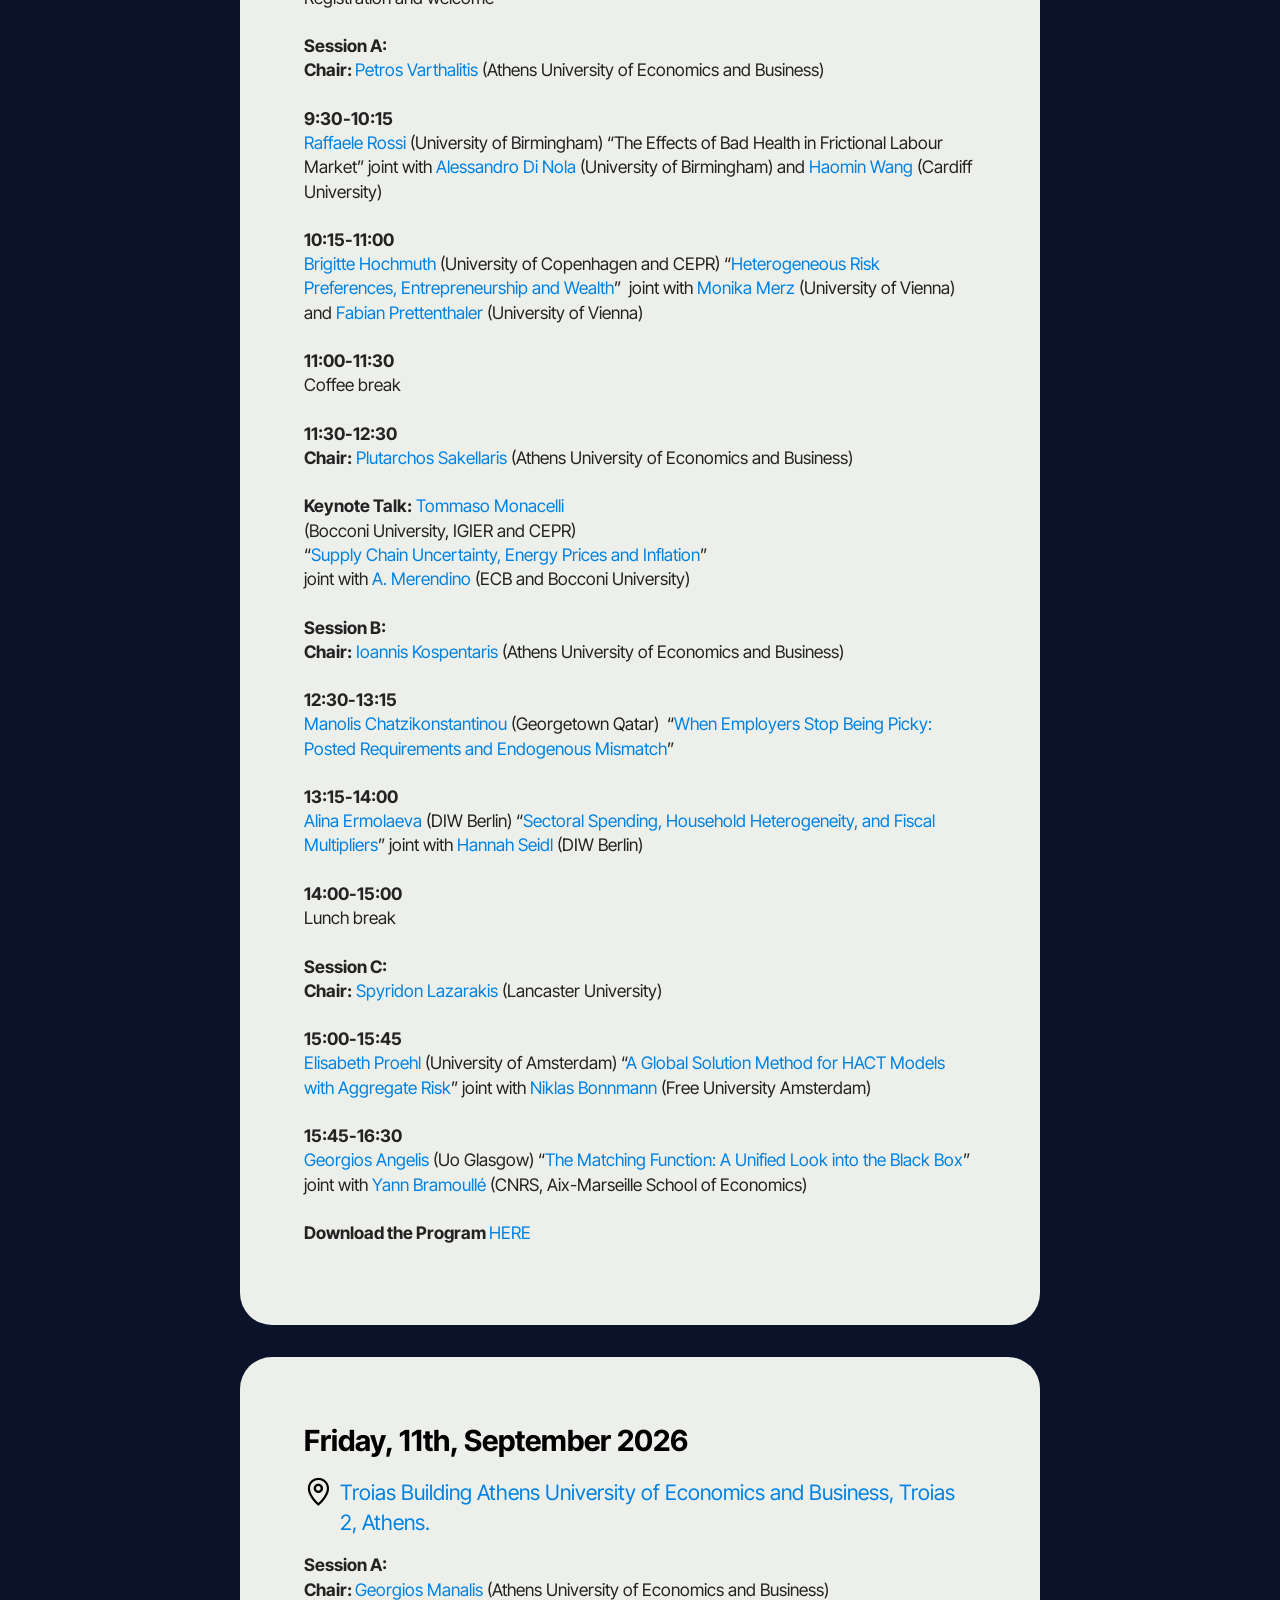
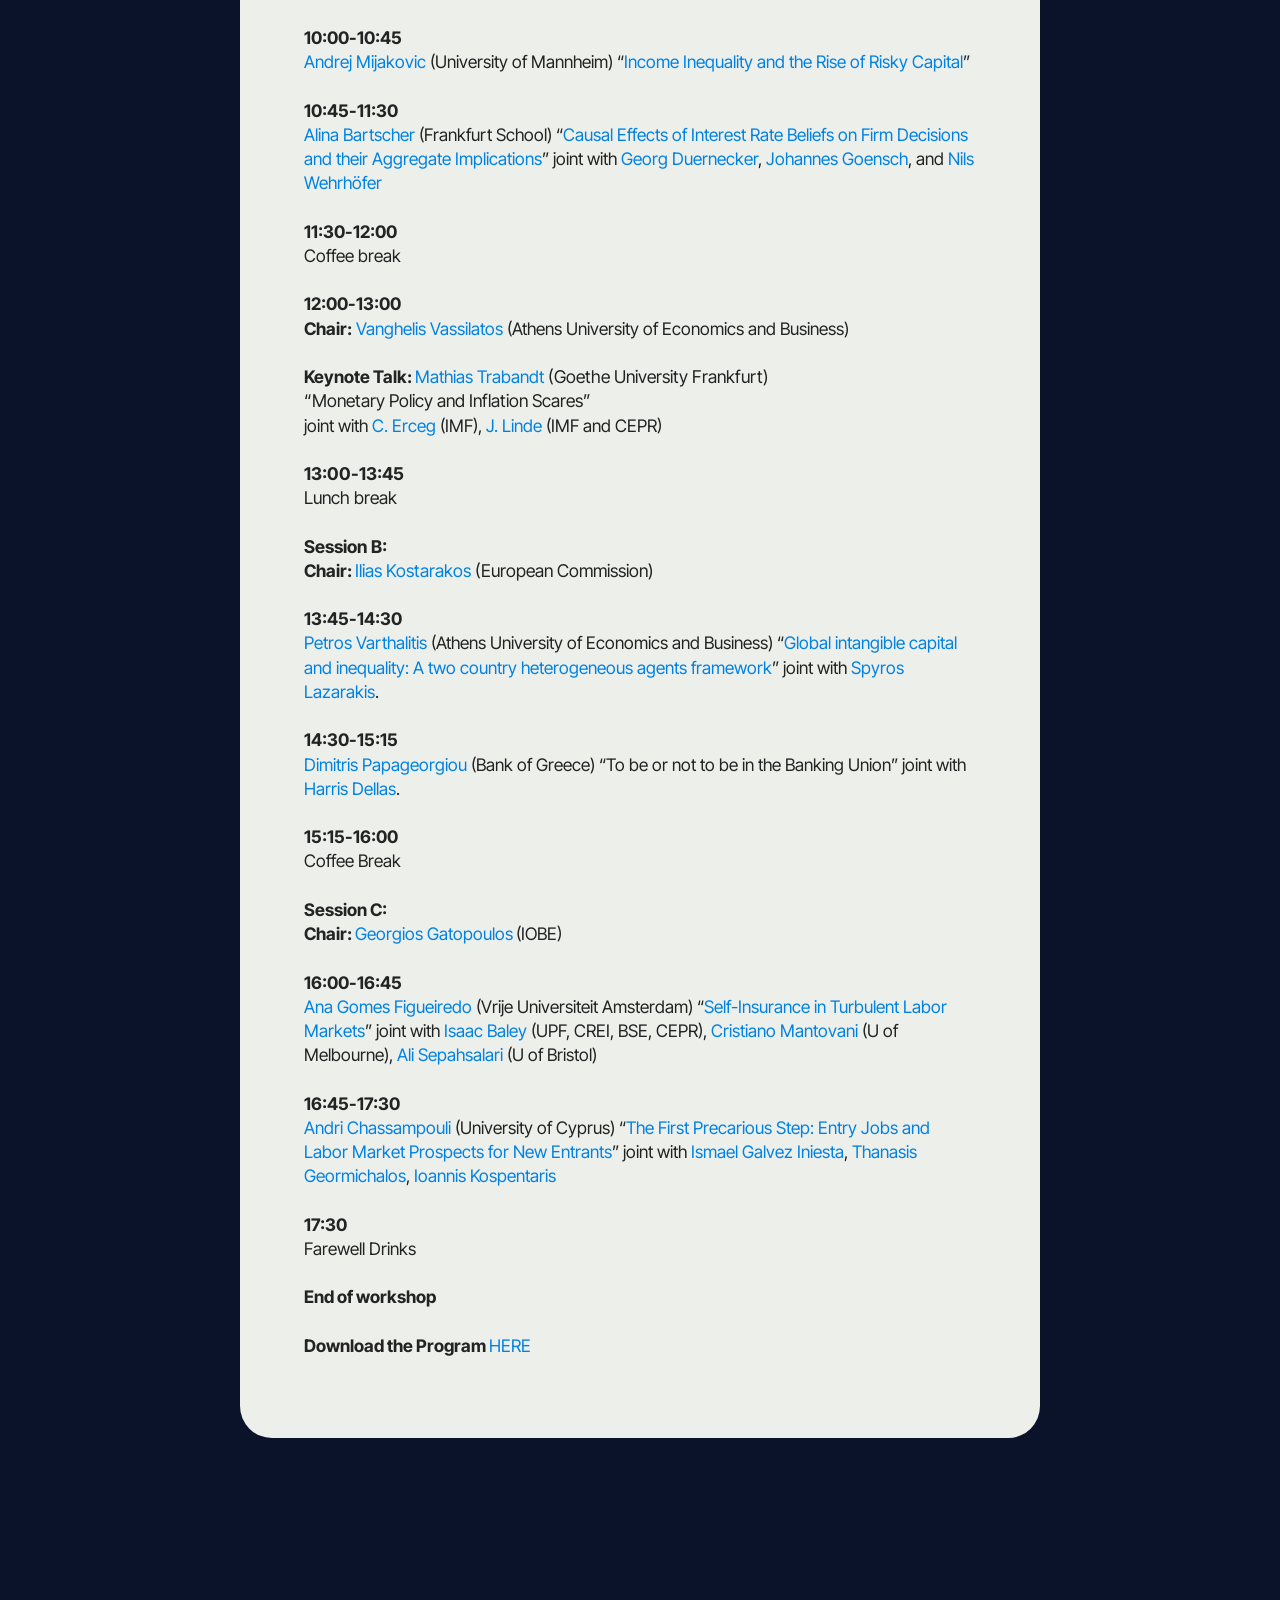
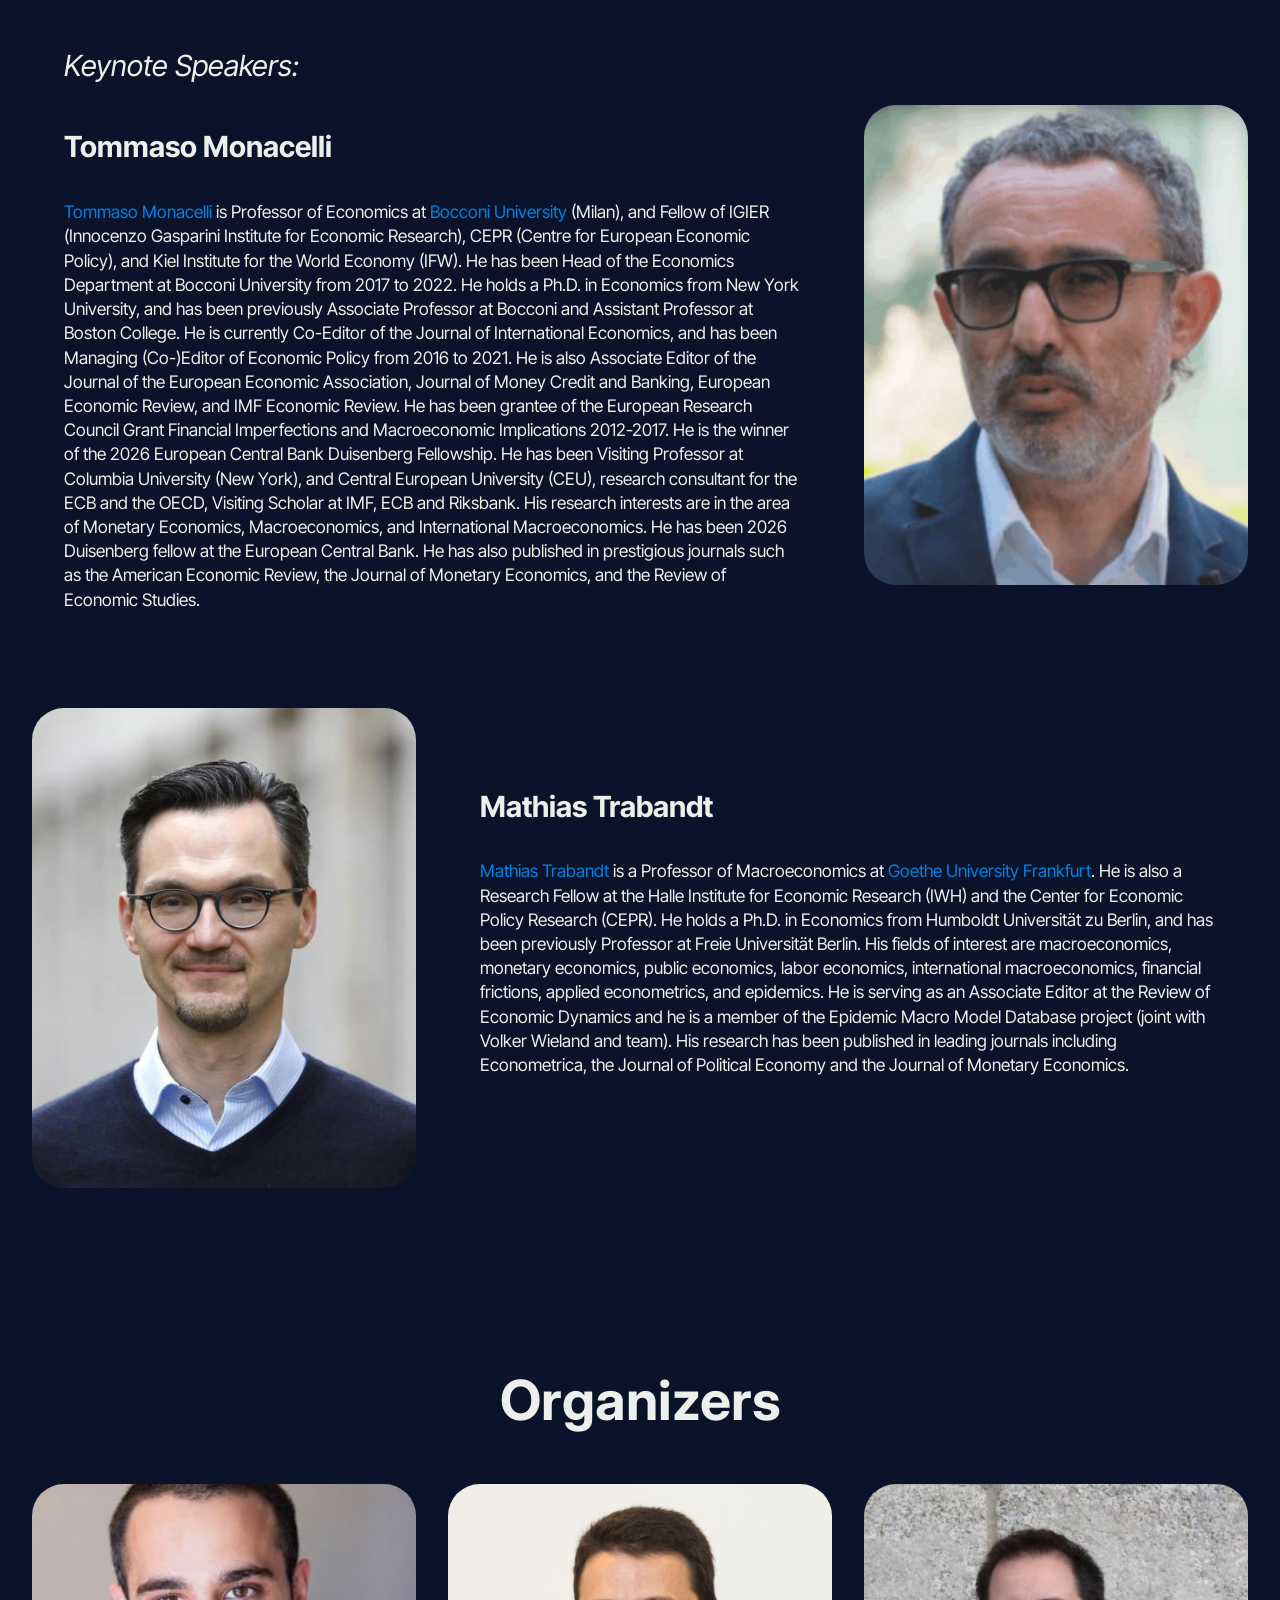
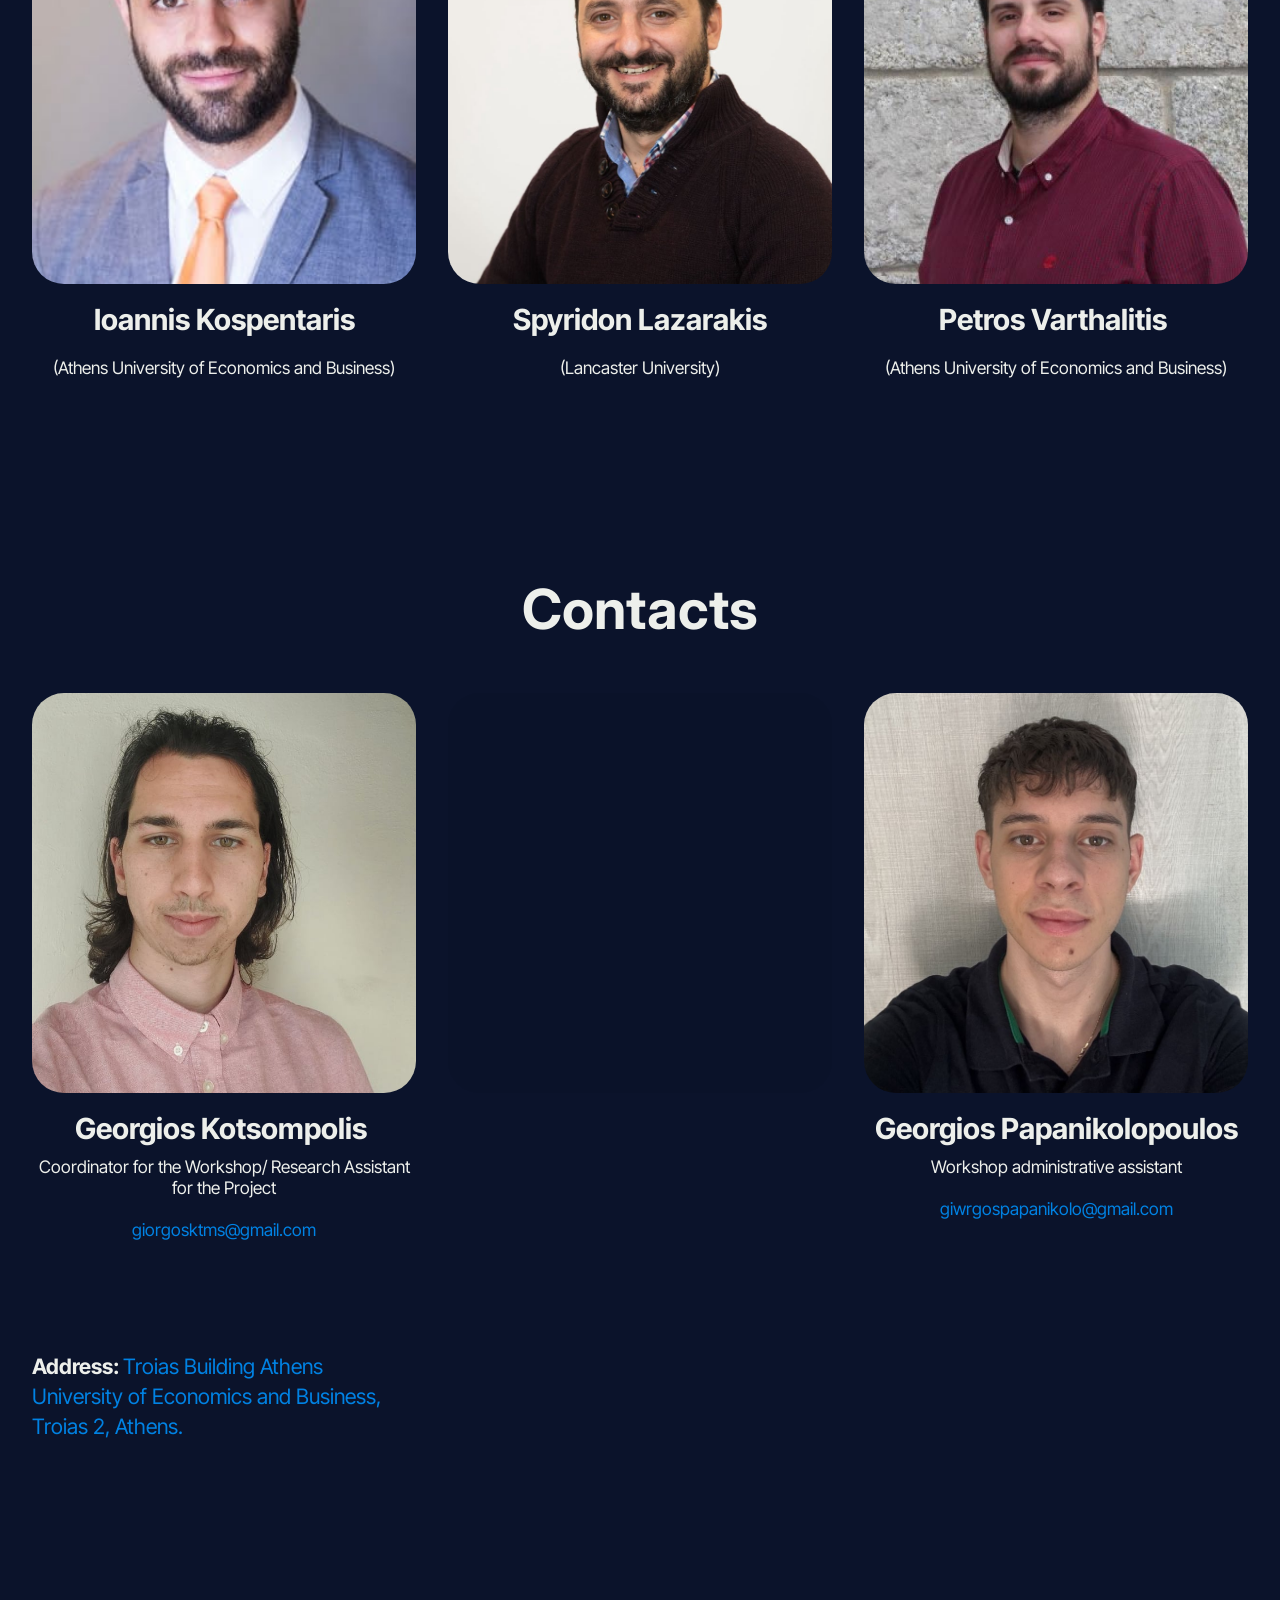
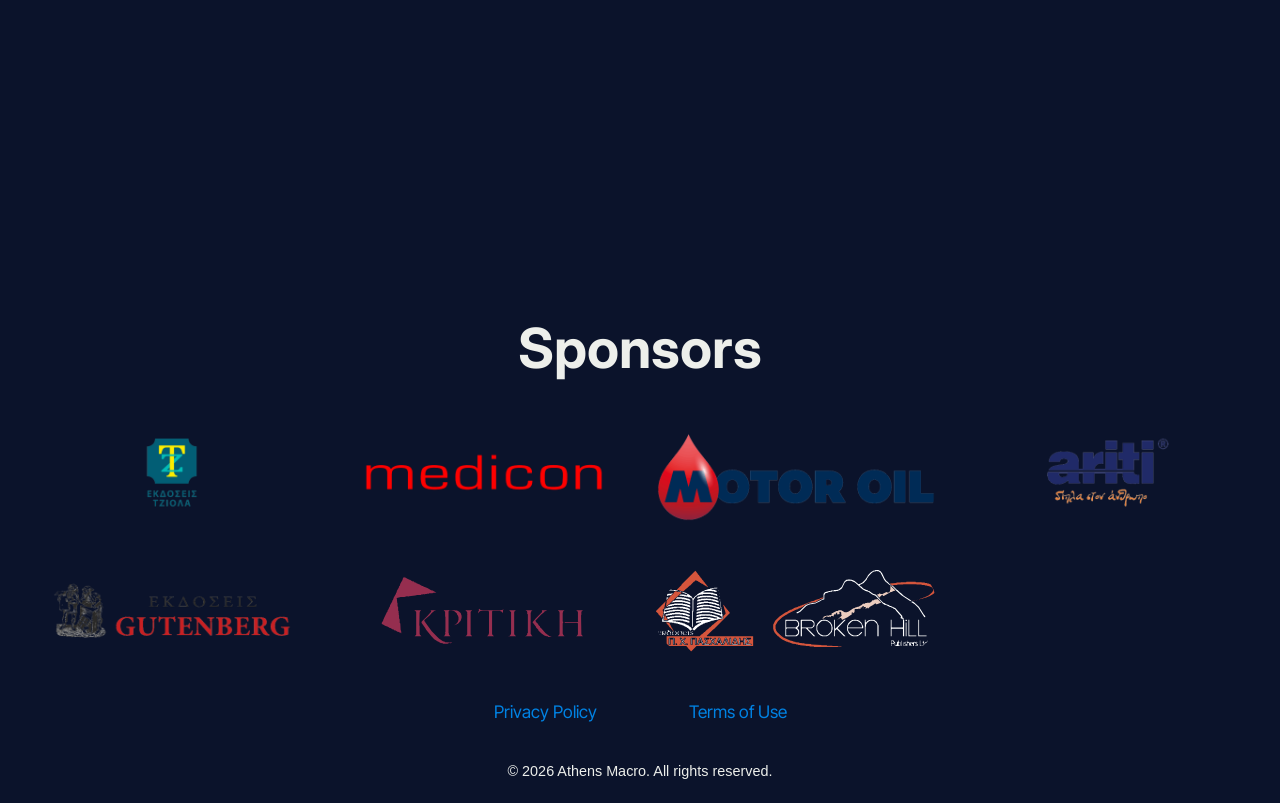
==== commit fb1dcf23: "Add files via upload" ====
--- a/index.html
+++ b/index.html
@@ -25,7 +25,7 @@
   <noscript><link rel="stylesheet" href="https://fonts.googleapis.com/css?family=Inter+Tight:100,200,300,400,500,600,700,800,900,100i,200i,300i,400i,500i,600i,700i,800i,900i&display=swap"></noscript>
   <link rel="preload" href="https://fonts.googleapis.com/css?family=Inter:100,200,300,400,500,600,700,800,900,100i,200i,300i,400i,500i,600i,700i,800i,900i&display=swap" as="style" onload="this.onload=null;this.rel='stylesheet'">
   <noscript><link rel="stylesheet" href="https://fonts.googleapis.com/css?family=Inter:100,200,300,400,500,600,700,800,900,100i,200i,300i,400i,500i,600i,700i,800i,900i&display=swap"></noscript>
-  <link rel="preload" as="style" href="assets/mobirise/css/mbr-additional.css?v=UnI3gG"><link rel="stylesheet" href="assets/mobirise/css/mbr-additional.css?v=UnI3gG" type="text/css">
+  <link rel="preload" as="style" href="assets/mobirise/css/mbr-additional.css?v=vtkjWh"><link rel="stylesheet" href="assets/mobirise/css/mbr-additional.css?v=vtkjWh" type="text/css">
 
   
   
@@ -158,21 +158,21 @@
 </div><div>
 </div><div><strong>Session A:</strong></div><div><strong>Chair: </strong><a href="https://sites.google.com/site/pgvarth/home" class="text-primary" target="_blank">Petros Varthalitis</a>&nbsp;(Athens University of Economics and Business)
 </div><div><strong style="font-size: 1.1rem;"><br></strong></div><div><strong style="font-size: 1.1rem;">9:30-10:15</strong><br></div><div><a href="https://sites.google.com/view/raffaelerossi/home" class="text-primary" target="_blank">Raffaele Rossi</a> (University of Birmingham) “The Effects of Bad Health in Frictional Labour Market” joint with <a href="https://sites.google.com/site/alessandrodinolaphd/" class="text-primary" target="_blank">Alessandro Di Nola</a> (University of Birmingham) and <a href="https://profiles.cardiff.ac.uk/staff/wangh142" class="text-primary" target="_blank">Haomin Wang</a> (Cardiff University)</div><br><div><strong>
-</strong></div><div><strong>10:15-11:00</strong></div><div><a href="https://www.brigittehochmuth.net/" class="text-primary" target="_blank">Brigitte Hochmuth</a> (University of Copenhagen and CEPR) “Heterogeneous Risk Preferences, Entrepreneurship and Wealth”&nbsp; joint with <a href="https://sites.google.com/view/monikamerz" class="text-primary" target="_blank">Monika Merz</a>&nbsp;(University of Vienna) and <a href="https://fabianprettenthaler.github.io/" class="text-primary" target="_blank">Fabian Prettenthaler</a> (University of Vienna)</div><div><br></div><div>
+</strong></div><div><strong>10:15-11:00</strong></div><div><a href="https://www.brigittehochmuth.net/" class="text-primary" target="_blank">Brigitte Hochmuth</a> (University of Copenhagen and CEPR) “<a href="https://www.dropbox.com/scl/fi/55lxmrcq61ucifzyc0t8x/Brigitte-Hochmuth.pdf?rlkey=qd361dxb82iqvn95o4hyojigc&st=a1osbpgn&dl=0" class="text-primary" target="_blank">Heterogeneous Risk Preferences, Entrepreneurship and Wealth</a>”&nbsp; joint with <a href="https://sites.google.com/view/monikamerz" class="text-primary" target="_blank">Monika Merz</a>&nbsp;(University of Vienna) and <a href="https://fabianprettenthaler.github.io/" class="text-primary" target="_blank">Fabian Prettenthaler</a> (University of Vienna)</div><div><br></div><div>
 </div><div><strong>11:00-11:30</strong></div><div>Coffee break
 </div><div><br></div><div><strong>11:30-12:30</strong></div><div><strong>Chair:</strong> <a href="https://sites.google.com/view/plutarchossakellaris" class="text-primary" target="_blank">Plutarchos Sakellaris</a> (Athens University of Economics and Business)</div><div><br></div><div><strong>Keynote Talk:</strong> <a href="https://sites.google.com/site/monacellitommaso/" class="text-primary" target="_blank">Tommaso Monacelli</a>
 </div><div>(Bocconi University, IGIER and CEPR)
-</div><div>“Supply Chain Uncertainty, Energy Prices and Inflation”
+</div><div>“<a href="https://www.dropbox.com/scl/fi/u6qyck4a37uk6yncrxbmc/Tommaso-Monacelli.pdf?rlkey=wynt87dvq5vh9yhjv4e1w09jv&st=2ldiij80&dl=0" class="text-primary" target="_blank">Supply Chain Uncertainty, Energy Prices and Inflation</a>”
 </div><div>joint with <a href="https://alfonsomerendino.github.io/" class="text-primary" target="_blank">A. Merendino</a> (ECB and Bocconi University)
 </div><div><br></div><div><strong>Session B:
 </strong></div><div><strong>Chair:</strong> <a href="https://sites.google.com/site/ioanniskospentaris/" class="text-primary" target="_blank">Ioannis Kospentaris</a> (Athens University of Economics and Business)</div><br><div>
-</div><div><strong>12:30-13:15</strong></div><div><a href="https://mhatzikonstantinou.github.io/" class="text-primary" target="_blank">Manolis Chatzikonstantinou</a>&nbsp;(Georgetown Qatar)&nbsp; “When Employers Stop Being Picky: Posted Requirements and Endogenous Mismatch”</div><div><br></div><div>
+</div><div><strong>12:30-13:15</strong></div><div><a href="https://mhatzikonstantinou.github.io/" class="text-primary" target="_blank">Manolis Chatzikonstantinou</a>&nbsp;(Georgetown Qatar)&nbsp; “<a href="https://www.dropbox.com/scl/fi/vr8g6jn9ny14y1j3b3ngy/Manolis-Chatzikonstantinou.pdf?rlkey=rvmjldfj7qyd7mskx8x1gv4mi&st=w24g467x&dl=0" class="text-primary" target="_blank">When Employers Stop Being Picky: Posted Requirements and Endogenous Mismatch</a>”</div><div><br></div><div>
 </div><div><strong>13:15-14:00</strong></div><div><a href="https://www.diw.de/sixcms/detail.php?id=diw_01.c.879413.en" class="text-primary" target="_blank">Alina Ermolaeva</a> (DIW Berlin) “<a href="https://www.dropbox.com/scl/fi/s8fuazezke28xa3o2nazl/Alina-Ermolaeva.pdf?rlkey=a4eo070iow48rj7xybwweth98&st=gfrac768&dl=0" class="text-primary" target="_blank">Sectoral Spending, Household Heterogeneity, and Fiscal Multipliers</a>” joint with <a href="https://www.hannahmseidl.com/" class="text-primary" target="_blank">Hannah Seidl</a>&nbsp;(DIW Berlin)</div><br><div>
 </div><div><strong>14:00-15:00</strong></div><div>Lunch break
 </div><div><br></div><div><strong>Session C:
 </strong></div><div><strong>Chair:</strong> <a href="https://www.slazarakis.com/" class="text-primary" target="_blank">Spyridon Lazarakis</a> (Lancaster University)</div><br><div>
-</div><div><strong>15:00-15:45</strong></div><div><a href="https://www.elisabethproehl.com/" class="text-primary" target="_blank">Elisabeth Proehl</a> (University of Amsterdam) “A Global Solution Method for HACT Models with Aggregate Risk” joint with  <a href="https://www.niklasbonnmann.com/" class="text-primary" target="_blank">Niklas Bonnmann</a> (Free University Amsterdam)</div><br><div>
-</div><div><strong>15:45-16:30	</strong></div><div><a href="https://www.georgiosangelis.com/" class="text-primary" target="_blank">Georgios Angelis</a> (Uo Glasgow) “<a href="https://www.dropbox.com/scl/fi/1aorlhkhctcsqcpls0jmi/Georgios-Angelis-wp.pdf?rlkey=18pubps8oo2d72jbmjhezdmop&st=maf9obn6&dl=0" class="text-primary" target="_blank">The Matching Function: A Unified Look into the Black Box</a>” joint with <a href="https://sites.google.com/site/bramoulley/home" class="text-primary" target="_blank">Yann Bramoullé</a> (CNRS, Aix-Marseille School of Economics)</div><div><br></div><div><strong>Download the Program <a href="assets/files/2nd-MacroWorkshop2026program.pdf" class="text-primary">HERE</a></strong></div><div><strong>
+</div><div><strong>15:00-15:45</strong></div><div><a href="https://www.elisabethproehl.com/" class="text-primary" target="_blank">Elisabeth Proehl</a> (University of Amsterdam) “<a href="https://www.dropbox.com/scl/fi/xx5jqwc1s4djt4bagap5j/Elisabeth-Prohl.pdf?rlkey=ol6rcj2ddpxwqu95xkuzycjgu&st=pisy4tz8&dl=0" class="text-primary" target="_blank">A Global Solution Method for HACT Models with Aggregate Risk</a>” joint with  <a href="https://www.niklasbonnmann.com/" class="text-primary" target="_blank">Niklas Bonnmann</a> (Free University Amsterdam)</div><br><div>
+</div><div><strong>15:45-16:30	</strong></div><div><a href="https://www.georgiosangelis.com/" class="text-primary" target="_blank">Georgios Angelis</a> (Uo Glasgow) “<a href="https://www.dropbox.com/scl/fi/i92os2eam6lhrdxofrjw4/Georgios-Angelis.pdf?rlkey=q9r1lbcm0a49u1f0xeql43i2a&st=rx2wisme&dl=0" class="text-primary" target="_blank">The Matching Function: A Unified Look into the Black Box</a>” joint with <a href="https://sites.google.com/site/bramoulley/home" class="text-primary" target="_blank">Yann Bramoullé</a> (CNRS, Aix-Marseille School of Economics)</div><div><br></div><div><strong>Download the Program <a href="assets/files/2nd-MacroWorkshop2026program.pdf" class="text-primary">HERE</a></strong></div><div><strong>
 </strong></div><div><strong>
 </strong></div><div><strong>
 </strong></div><div><strong>
@@ -203,7 +203,7 @@
             </div>
             
             <h6 class="mbr-card-subtitle mbr-fonts-style mt-0 mb-3 display-4"><strong>Session A:</strong><div><strong>Chair: </strong><a href="https://gmanalis.github.io/georgiosmanalis/" class="text-primary" target="_blank">Georgios Manalis</a> (Athens University of Economics and Business)</div><div><br></div><div><strong>10:00-10:45</strong></div><div>	<a href="https://andrejmijakovic.github.io/" class="text-primary" target="_blank">Andrej Mijakovic</a> (University of Mannheim) “<a href="https://www.dropbox.com/scl/fi/vujg77p5rjr5gx803w4xm/Andrej-Mijakovic-wp.pdf?rlkey=fs4vpmy1l03eb4daj6f4jcbtk&st=cvarn46j&dl=0" class="text-primary" target="_blank">Income Inequality and the Rise of Risky Capital</a>”</div><div><br></div><div><strong>10:45-11:30	</strong></div><div><a href="https://sites.google.com/view/alina-bartscher" class="text-primary" target="_blank">Alina Bartscher</a> (Frankfurt School) “<a href="https://www.dropbox.com/scl/fi/tez0oibtwrouk3gzwhgy2/Alina-Bartscher.pdf?rlkey=j41xdift4rpbmee4nyncskadw&st=6t0xbrrm&dl=0" class="text-primary" target="_blank">Causal Effects of Interest Rate Beliefs on Firm Decisions and their Aggregate Implications</a>” joint with  <a href="https://sites.google.com/site/georgduernecker/home" class="text-primary" target="_blank">Georg Duernecker</a>, <a href="https://sites.google.com/view/johannesgoensch" class="text-primary" target="_blank">Johannes Goensch</a>, and <a href="https://sites.google.com/view/nilswehrhoefer/nils-wehrh%C3%B6fer" class="text-primary" target="_blank">Nils Wehrhöfer</a></div><div><br></div><div><strong>11:30-12:00</strong></div><div>Coffee break</div><div><br></div><div><strong>12:00-13:00</strong>	</div><div><strong>Chair:</strong>&nbsp;<a href="https://www.aueb.gr/en/faculty_page/vasilatos-evangelos" class="text-primary" target="_blank">Vanghelis Vassilatos</a>&nbsp;(Athens University of Economics and Business)</div><div><br></div><div><strong>Keynote Talk: </strong><a href="https://www.mathiastrabandt.com/" class="text-primary" target="_blank">Mathias Trabandt</a>&nbsp;<span style="font-size: 1.1rem;">(Goethe University Frankfurt)</span></div><div><span style="font-size: 1.1rem;">“Monetary Policy and Inflation Scares”</span><br></div><div>joint with <a href="https://www.imf.org/en/research/researcher-cv/author/erceg-christopher" class="text-primary" target="_blank">C. Erceg</a> (IMF), <a href="https://www.riksbank.se/en-gb/about-the-riksbank/the-tasks-of-the-riksbank/research/economists-at-the-research-division/economists-at-the-research-division/jesper-linde/" class="text-primary" target="_blank">J. Linde</a> (IMF and CEPR)</div><div><br></div><div><span style="font-size: 1.1rem;"><strong>13:00-13:45</strong></span></div><div><span style="font-size: 1.1rem;">Lunch break</span><br></div><div><br></div><div><span style="font-size: 1.1rem;"><strong>Session B:</strong></span><br></div><div><strong>Chair:&nbsp;</strong><span style="font-size: 1.1rem;"><a href="https://sites.google.com/site/ikostarakos" class="text-primary" target="_blank">Ilias Kostarakos</a>&nbsp;(European Commission)</span></div><div><br></div><div><strong>13:45-14:30</strong>	</div><div><a href="https://sites.google.com/site/pgvarth/home" class="text-primary" target="_blank">Petros Varthalitis</a> (Athens University of Economics and Business) “<a href="https://www.dropbox.com/scl/fi/cztac4oppf3c3cmoop9po/Petros-Varthalitis.pdf?rlkey=vax5h0kyhy2dl47t5amlosfqv&st=5znmb2dr&dl=0" class="text-primary" target="_blank">Global intangible capital and inequality: A two country heterogeneous agents framework</a>” joint with <a href="https://www.slazarakis.com/" class="text-primary" target="_blank">Spyros Lazarakis</a>.</div><div><br></div><div><strong>14:30-15:15</strong></div><div><a href="https://sites.google.com/site/dimitrispapageorgioupage/" class="text-primary" target="_blank">Dimitris Papageorgiou</a> (Bank of Greece) “To be or not to be in the Banking Union” joint with <a href="https://harrisdellas.net/" class="text-primary" target="_blank">Harris Dellas</a>.</div><div><br></div><div><strong>15:15-16:00</strong></div><div>Coffee Break</div><div><br></div><div><strong>Session C:</strong></div><div><strong>Chair: </strong><a href="https://iobe.gr/en/%ce%b9%ce%bf%ce%b2%ce%b5-researchers/george-gatopoulos/" class="text-primary" target="_blank">Georgios Gatopoulos</a><strong> </strong>(IOBE)
-</div><div><strong><br></strong></div><div><strong>16:00-16:45</strong></div><div><a href="https://sites.google.com/site/anafigueiredovds/home" class="text-primary" target="_blank">Ana Gomes Figueiredo</a> (Vrije Universiteit Amsterdam) “<a href="https://www.dropbox.com/scl/fi/ccpzh4ls5jnx8hslrj4ju/Ana-Gomes-Figueiredo.pdf?rlkey=1ccukdcvc6sdluqq47ro6rx6y&st=xqik9wzm&dl=0" class="text-primary" target="_blank">Self-Insurance in Turbulent Labor Markets</a>” joint with <a href="https://www.isaacbaley.com/" class="text-primary" target="_blank">Isaac Baley</a> (UPF, CREI, BSE, CEPR), <a href="https://cristianomantovani.github.io/" class="text-primary" target="_blank">Cristiano Mantovani</a> (U of Melbourne), <a href="https://www.sepahsalari.com/" class="text-primary" target="_blank">Ali Sepahsalari</a> (U of Bristol)</div><div><br></div><div><strong>16:45-17:30	</strong></div><div><a href="https://sites.google.com/view/andrichassamboulli/home" class="text-primary" target="_blank">Andri Chassampouli</a> (University of Cyprus) “The First Precarious Step: Entry Jobs and Labor Market Prospects for New Entrants” joint with <a href="https://sites.google.com/view/ismaelgalvez/home" class="text-primary" target="_blank">Ismael Galvez Iniesta</a>, <a href="https://ageromichalos.ucdavis.edu/" class="text-primary" target="_blank">Thanasis Geormichalos</a>, <a href="https://sites.google.com/site/ioanniskospentaris/" class="text-primary" target="_blank">Ioannis Kospentaris</a></div><div><br></div><div><strong>17:30	</strong></div><div>Farewell Drinks</div><div><div><br></div><div><strong>End of workshop&nbsp;</strong></div></div><br><div><div><strong>Download the Program <a href="assets/files/2nd-MacroWorkshop2026program.pdf" class="text-primary">HERE</a></strong></div><div>
+</div><div><strong><br></strong></div><div><strong>16:00-16:45</strong></div><div><a href="https://sites.google.com/site/anafigueiredovds/home" class="text-primary" target="_blank">Ana Gomes Figueiredo</a> (Vrije Universiteit Amsterdam) “<a href="https://www.dropbox.com/scl/fi/ccpzh4ls5jnx8hslrj4ju/Ana-Gomes-Figueiredo.pdf?rlkey=1ccukdcvc6sdluqq47ro6rx6y&st=xqik9wzm&dl=0" class="text-primary" target="_blank">Self-Insurance in Turbulent Labor Markets</a>” joint with <a href="https://www.isaacbaley.com/" class="text-primary" target="_blank">Isaac Baley</a> (UPF, CREI, BSE, CEPR), <a href="https://cristianomantovani.github.io/" class="text-primary" target="_blank">Cristiano Mantovani</a> (U of Melbourne), <a href="https://www.sepahsalari.com/" class="text-primary" target="_blank">Ali Sepahsalari</a> (U of Bristol)</div><div><br></div><div><strong>16:45-17:30	</strong></div><div><a href="https://sites.google.com/view/andrichassamboulli/home" class="text-primary" target="_blank">Andri Chassampouli</a> (University of Cyprus) “<a href="https://www.dropbox.com/scl/fi/afwdyuwfxislnwjwae0lw/Andri-Chassamboulli.pdf?rlkey=i4qwmbow7xfm3ikahrj856ukg&st=vcdbtvj4&dl=0" class="text-primary" target="_blank">The First Precarious Step: Entry Jobs and Labor Market Prospects for New Entrants</a>” joint with <a href="https://sites.google.com/view/ismaelgalvez/home" class="text-primary" target="_blank">Ismael Galvez Iniesta</a>, <a href="https://ageromichalos.ucdavis.edu/" class="text-primary" target="_blank">Thanasis Geormichalos</a>, <a href="https://sites.google.com/site/ioanniskospentaris/" class="text-primary" target="_blank">Ioannis Kospentaris</a></div><div><br></div><div><strong>17:30	</strong></div><div>Farewell Drinks</div><div><div><br></div><div><strong>End of workshop&nbsp;</strong></div></div><br><div><div><strong>Download the Program <a href="assets/files/2nd-MacroWorkshop2026program.pdf" class="text-primary">HERE</a></strong></div><div>
 </div><div>
 </div><div>
 </div><div>
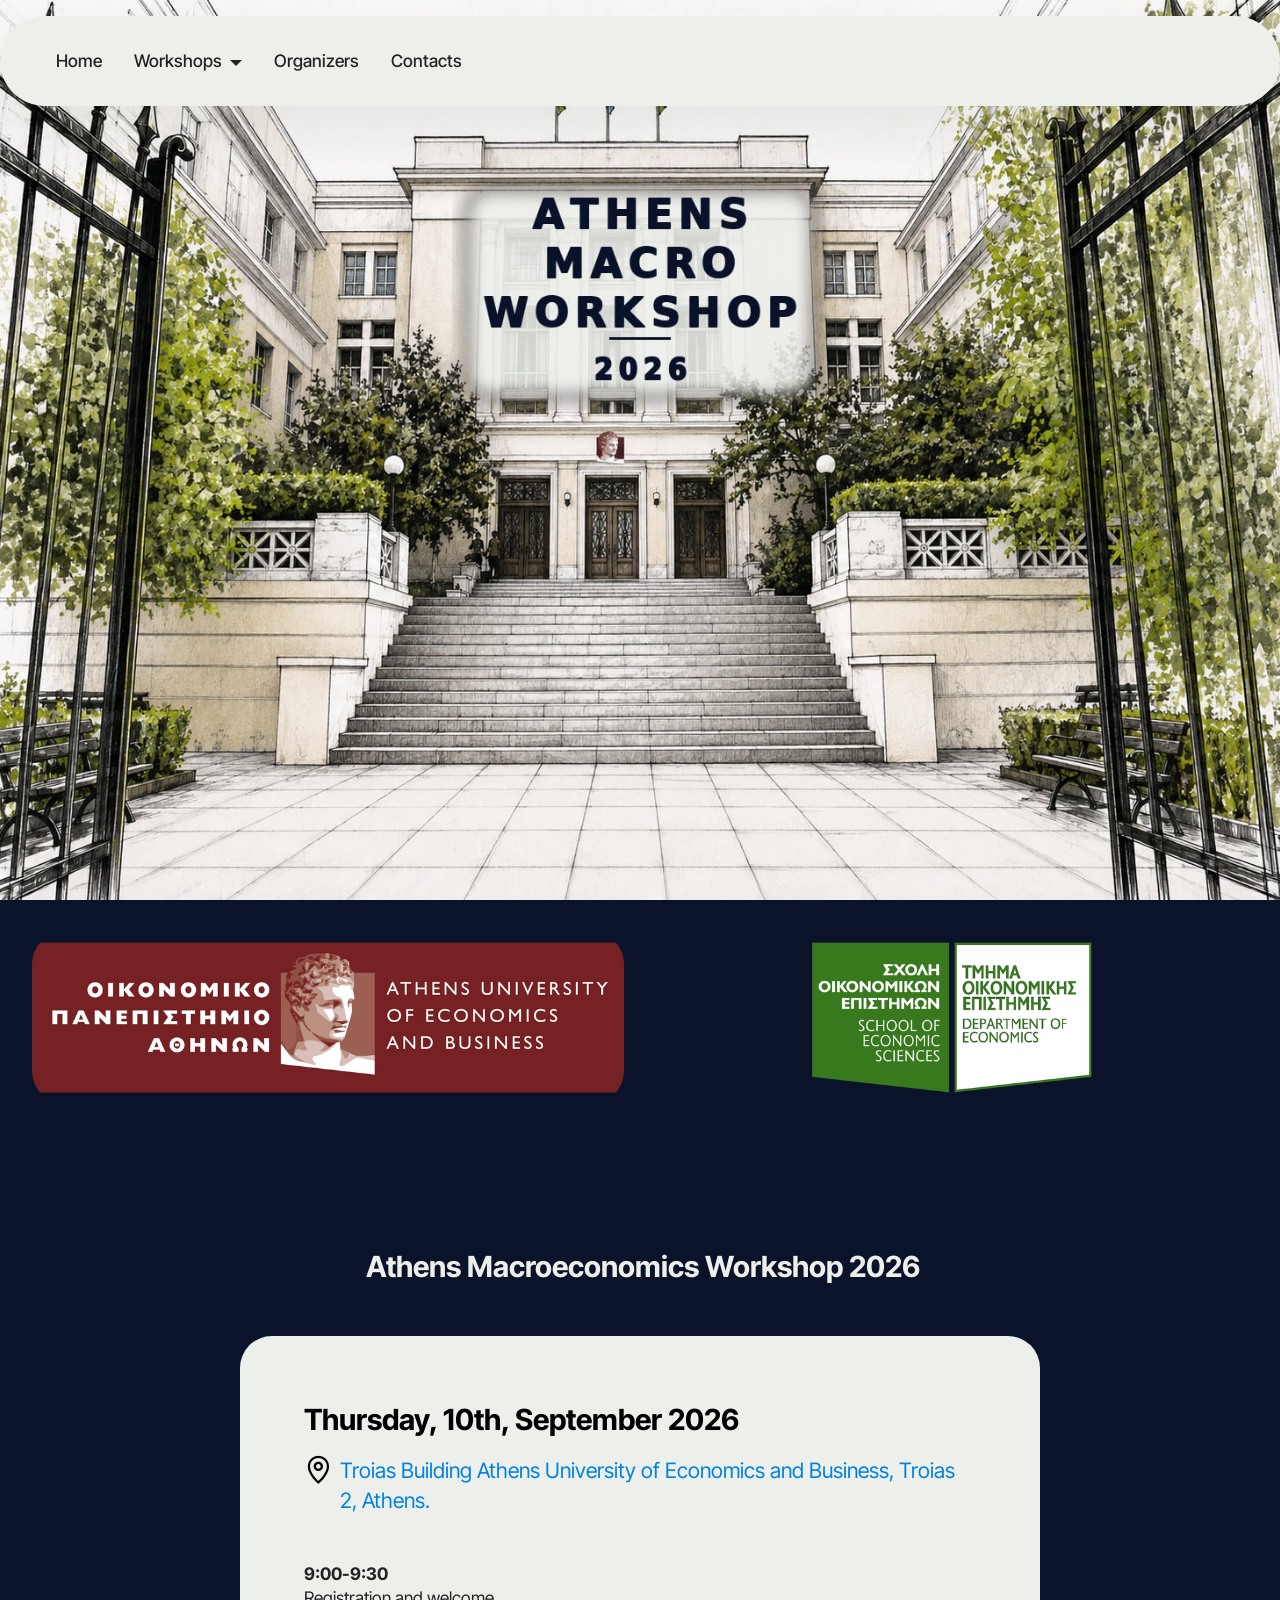
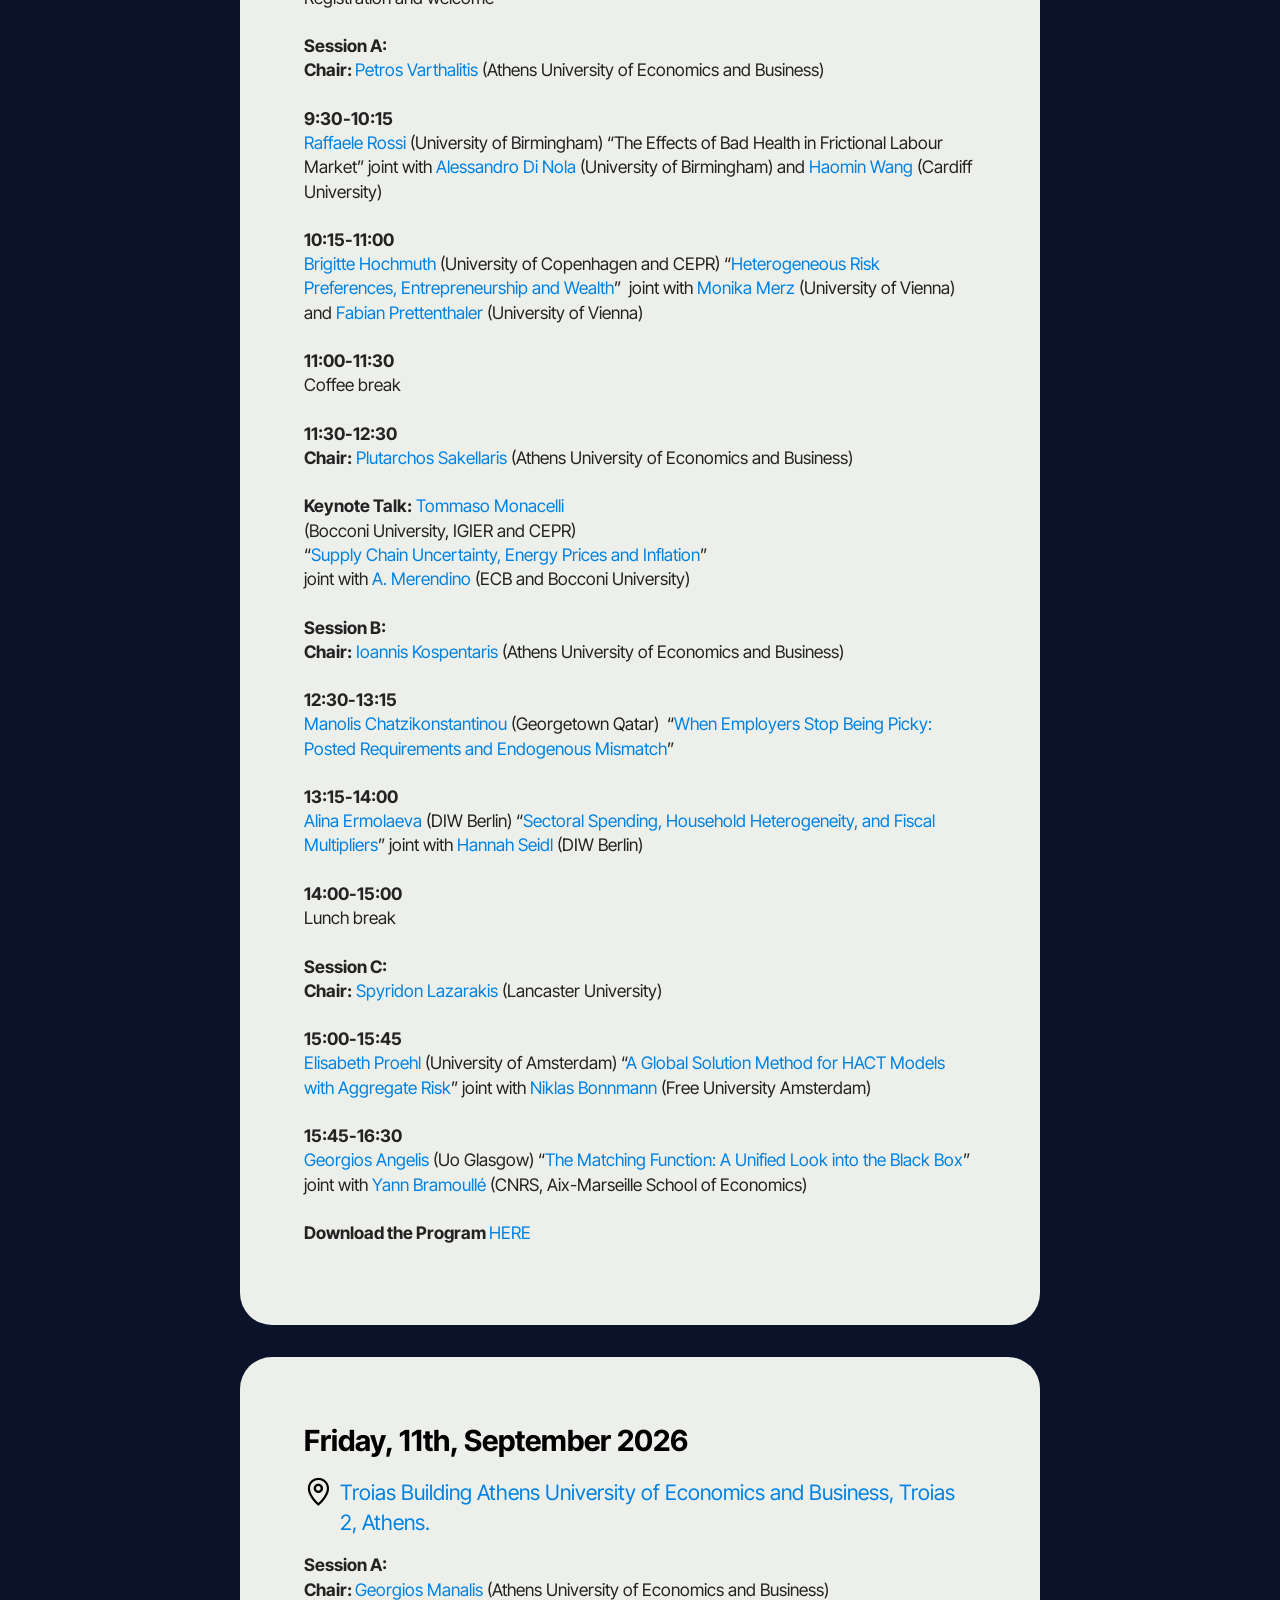
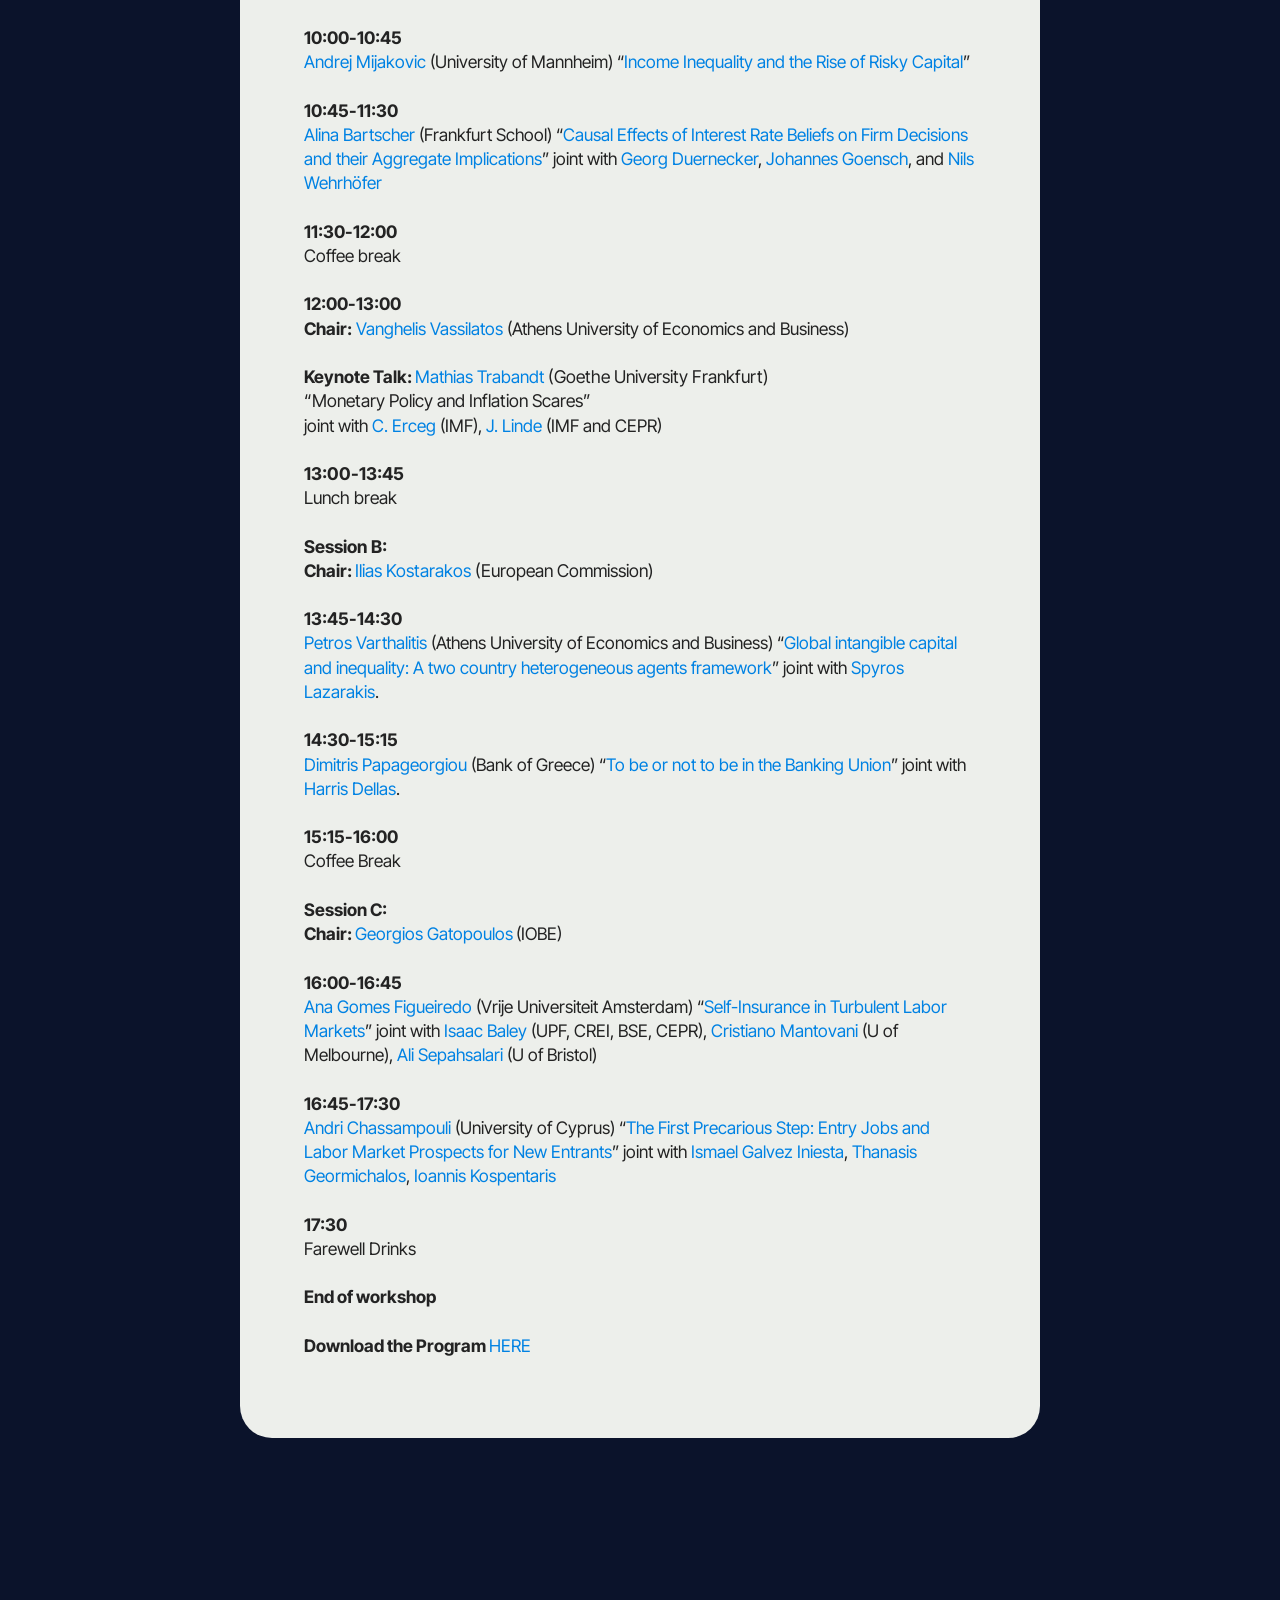
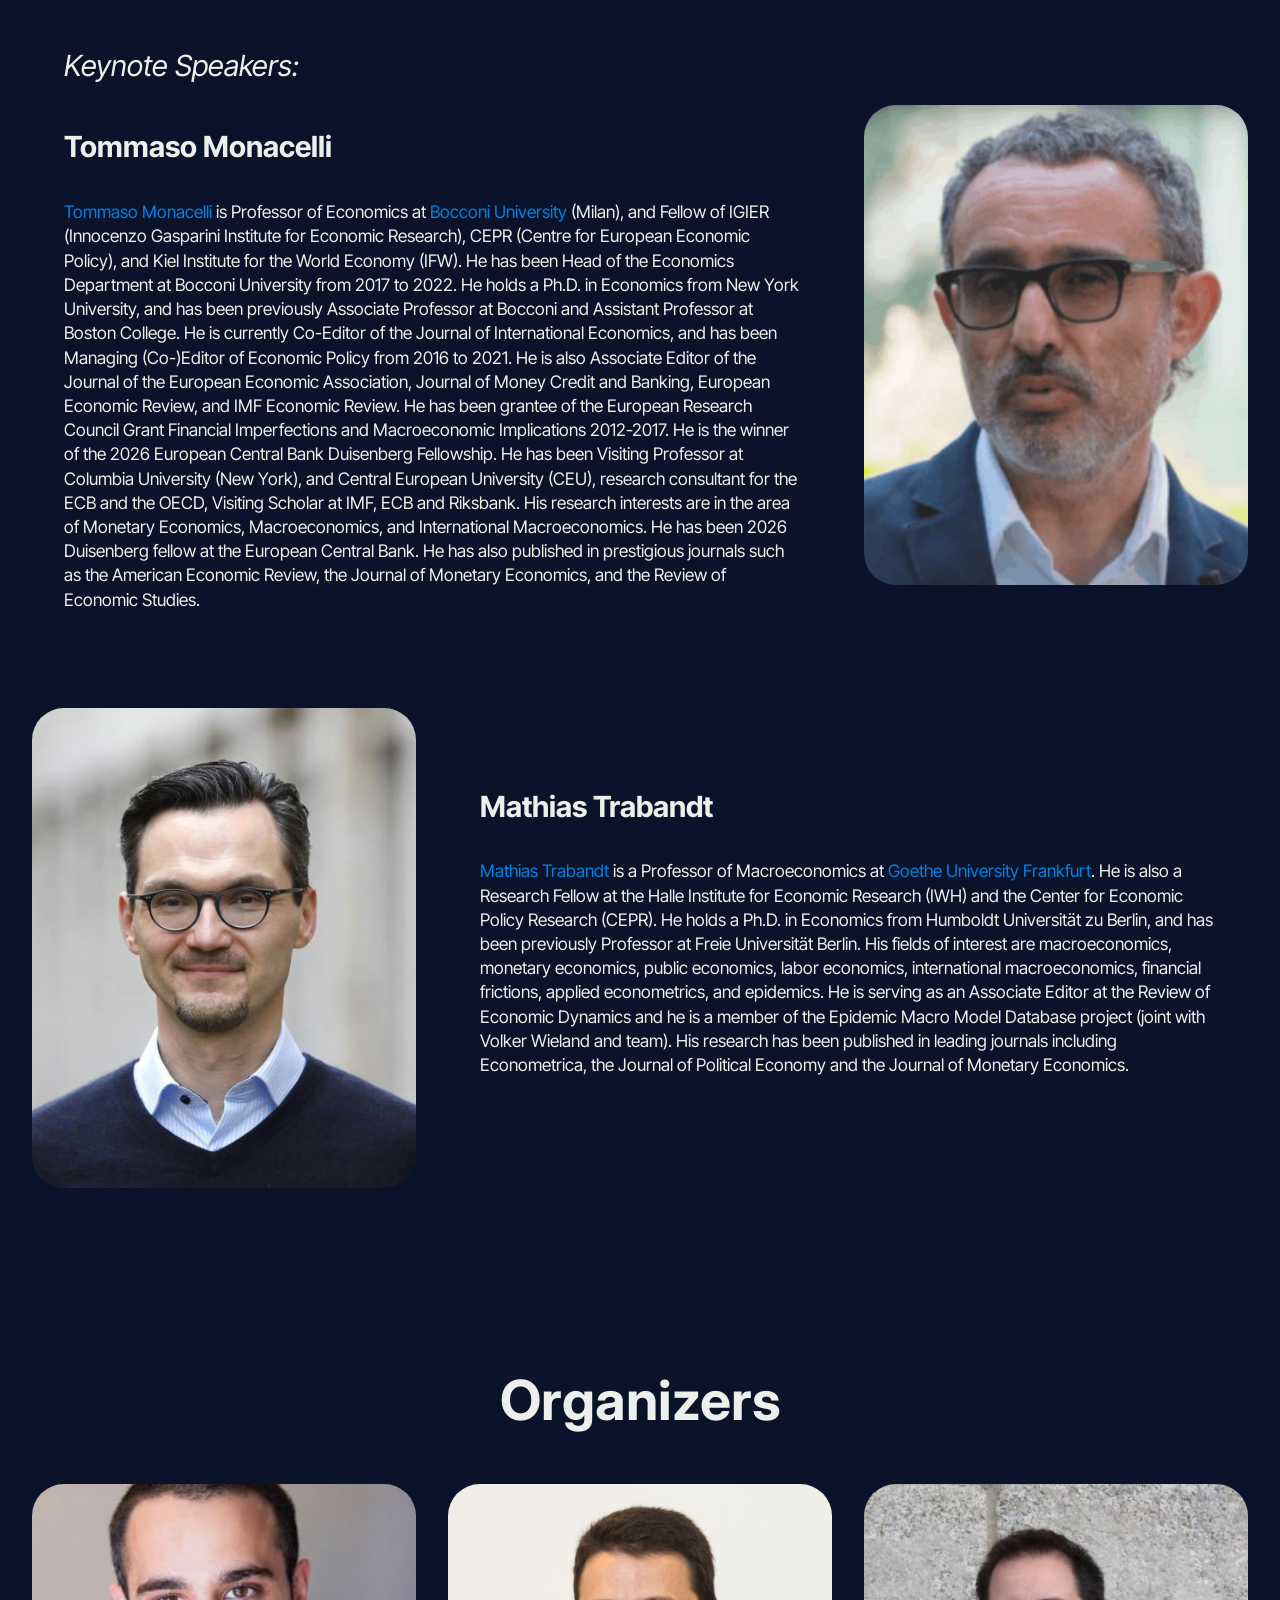
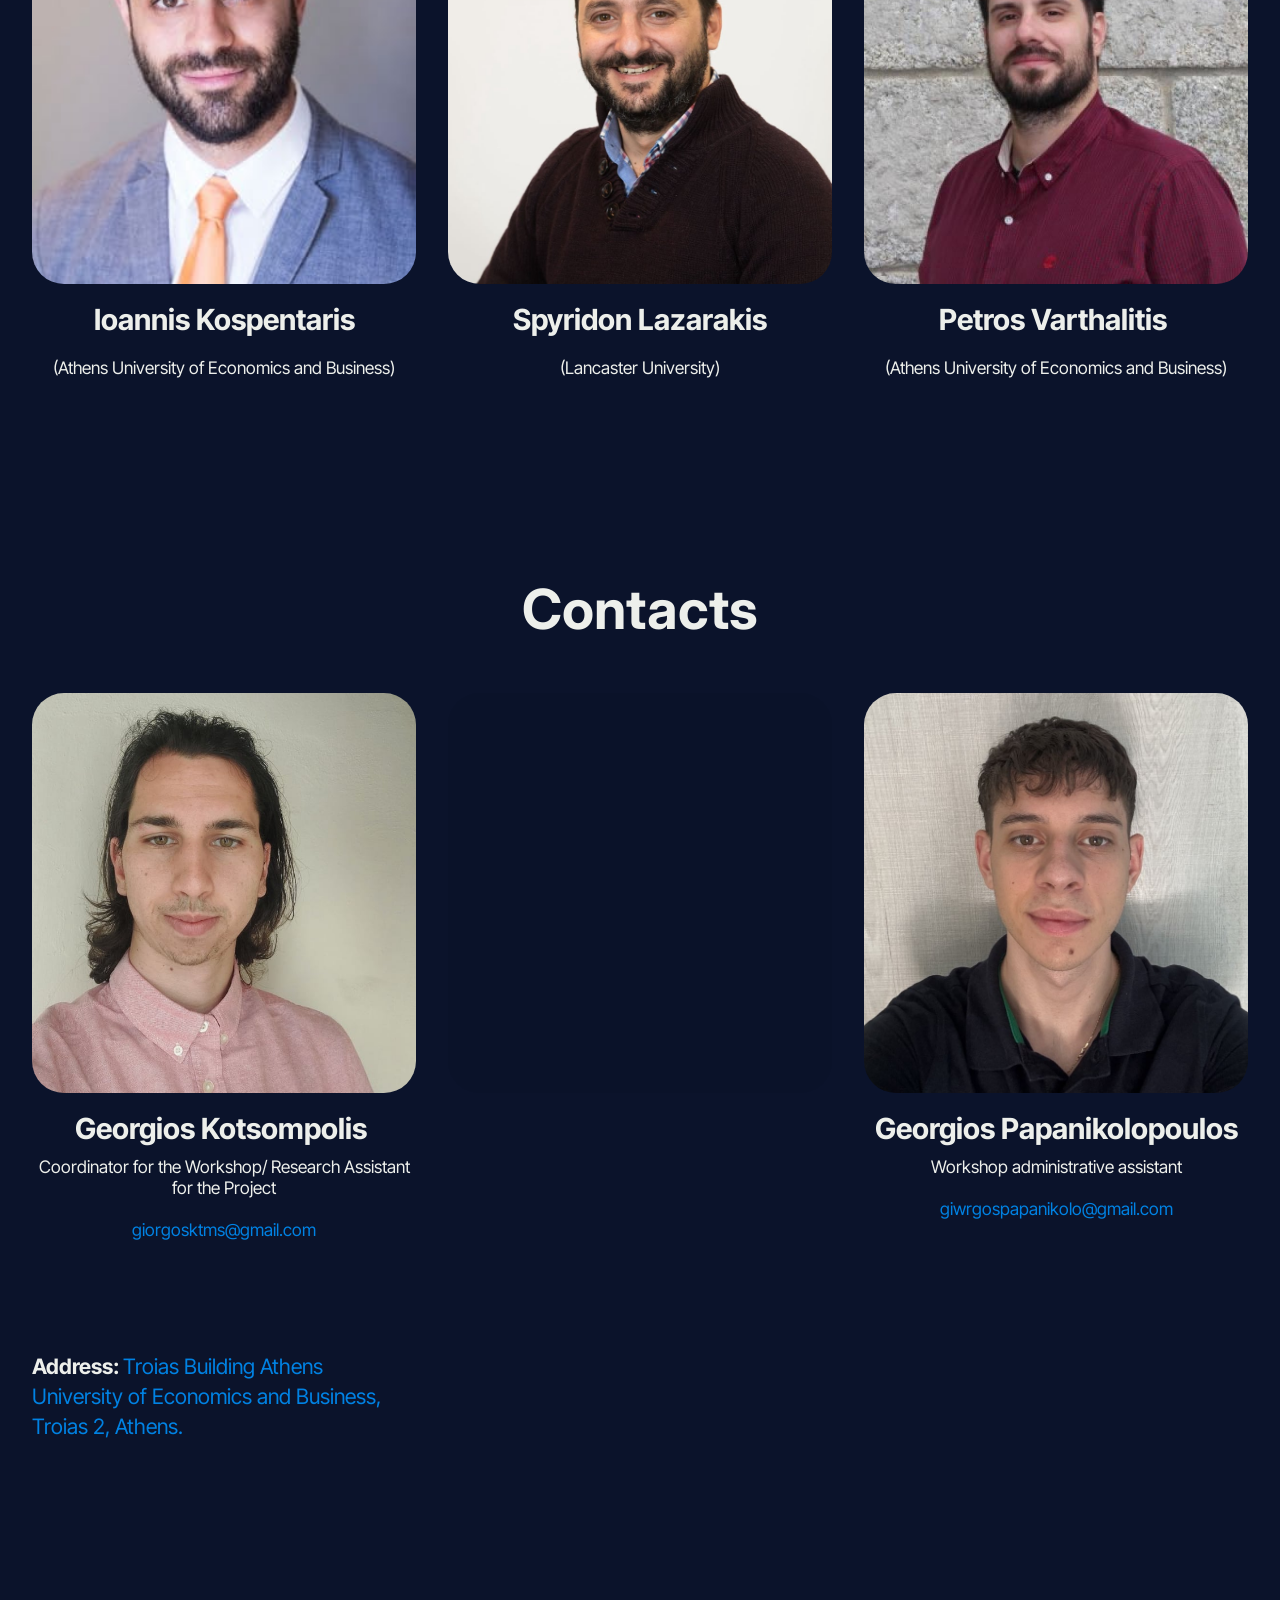
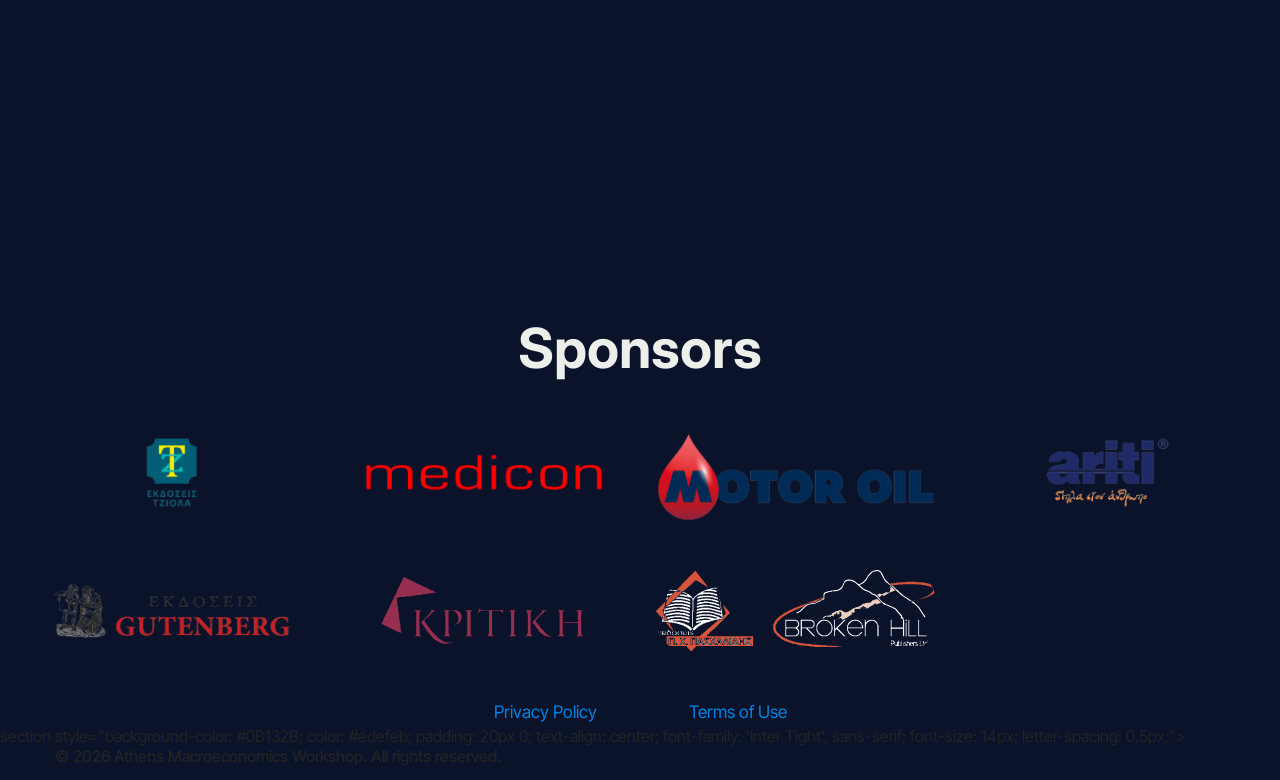
==== commit 772fdb5e: "Add files via upload" ====
--- a/index.html
+++ b/index.html
@@ -25,7 +25,7 @@
   <noscript><link rel="stylesheet" href="https://fonts.googleapis.com/css?family=Inter+Tight:100,200,300,400,500,600,700,800,900,100i,200i,300i,400i,500i,600i,700i,800i,900i&display=swap"></noscript>
   <link rel="preload" href="https://fonts.googleapis.com/css?family=Inter:100,200,300,400,500,600,700,800,900,100i,200i,300i,400i,500i,600i,700i,800i,900i&display=swap" as="style" onload="this.onload=null;this.rel='stylesheet'">
   <noscript><link rel="stylesheet" href="https://fonts.googleapis.com/css?family=Inter:100,200,300,400,500,600,700,800,900,100i,200i,300i,400i,500i,600i,700i,800i,900i&display=swap"></noscript>
-  <link rel="preload" as="style" href="assets/mobirise/css/mbr-additional.css?v=vtkjWh"><link rel="stylesheet" href="assets/mobirise/css/mbr-additional.css?v=vtkjWh" type="text/css">
+  <link rel="preload" as="style" href="assets/mobirise/css/mbr-additional.css?v=KCBe5q"><link rel="stylesheet" href="assets/mobirise/css/mbr-additional.css?v=KCBe5q" type="text/css">
 
   
   
@@ -51,10 +51,10 @@
 				</div>
 			</button>
 			<div class="collapse navbar-collapse" id="navbarSupportedContent">
-				<ul class="navbar-nav nav-dropdown nav-right navbar-nav-top-padding" data-app-modern-menu="true"><li class="nav-item"><a class="nav-link link text-secondary display-4" href="index.html#header19-0">Home</a></li><li class="nav-item dropdown">
-						<a class="nav-link link dropdown-toggle text-secondary display-4" href="index.html#news09-9" aria-expanded="false" data-toggle="dropdown-submenu" data-bs-toggle="dropdown" data-bs-auto-close="outside">Workshops</a><div class="dropdown-menu" aria-labelledby="dropdown-973"><a class="show dropdown-item text-secondary display-4" href="index.html#news09-9">Athens Macro Workshop 2026</a><a class="show dropdown-item text-secondary display-4" href="1st-athens-macroeconomics-workshop.html#news09-v">Athens Macro Workshop 2025</a></div>
-					</li><li class="nav-item"><a class="nav-link link text-secondary display-4" href="index.html#people03-l">Organizers</a></li><li class="nav-item">
-						<a class="nav-link link text-secondary display-4" href="index.html#people03-k">Contacts</a>
+				<ul class="navbar-nav nav-dropdown nav-right navbar-nav-top-padding" data-app-modern-menu="true"><li class="nav-item"><a class="nav-link link text-black display-4" href="index.html#header19-0">Home</a></li><li class="nav-item dropdown">
+						<a class="nav-link link dropdown-toggle text-black display-4" href="index.html#news09-9" aria-expanded="false" data-toggle="dropdown-submenu" data-bs-toggle="dropdown" data-bs-auto-close="outside">Workshops</a><div class="dropdown-menu" aria-labelledby="dropdown-973"><a class="show dropdown-item text-black display-4" href="index.html#news09-9">Athens Macro Workshop 2026</a><a class="show dropdown-item text-black display-4" href="1st-athens-macroeconomics-workshop.html#news09-v">Athens Macro Workshop 2025</a></div>
+					</li><li class="nav-item"><a class="nav-link link text-black display-4" href="index.html#people03-l">Organizers</a></li><li class="nav-item">
+						<a class="nav-link link text-black display-4" href="index.html#people03-k">Contacts</a>
 					</li></ul>
 				
 			</div>
@@ -202,7 +202,7 @@
               </div>
             </div>
             
-            <h6 class="mbr-card-subtitle mbr-fonts-style mt-0 mb-3 display-4"><strong>Session A:</strong><div><strong>Chair: </strong><a href="https://gmanalis.github.io/georgiosmanalis/" class="text-primary" target="_blank">Georgios Manalis</a> (Athens University of Economics and Business)</div><div><br></div><div><strong>10:00-10:45</strong></div><div>	<a href="https://andrejmijakovic.github.io/" class="text-primary" target="_blank">Andrej Mijakovic</a> (University of Mannheim) “<a href="https://www.dropbox.com/scl/fi/vujg77p5rjr5gx803w4xm/Andrej-Mijakovic-wp.pdf?rlkey=fs4vpmy1l03eb4daj6f4jcbtk&st=cvarn46j&dl=0" class="text-primary" target="_blank">Income Inequality and the Rise of Risky Capital</a>”</div><div><br></div><div><strong>10:45-11:30	</strong></div><div><a href="https://sites.google.com/view/alina-bartscher" class="text-primary" target="_blank">Alina Bartscher</a> (Frankfurt School) “<a href="https://www.dropbox.com/scl/fi/tez0oibtwrouk3gzwhgy2/Alina-Bartscher.pdf?rlkey=j41xdift4rpbmee4nyncskadw&st=6t0xbrrm&dl=0" class="text-primary" target="_blank">Causal Effects of Interest Rate Beliefs on Firm Decisions and their Aggregate Implications</a>” joint with  <a href="https://sites.google.com/site/georgduernecker/home" class="text-primary" target="_blank">Georg Duernecker</a>, <a href="https://sites.google.com/view/johannesgoensch" class="text-primary" target="_blank">Johannes Goensch</a>, and <a href="https://sites.google.com/view/nilswehrhoefer/nils-wehrh%C3%B6fer" class="text-primary" target="_blank">Nils Wehrhöfer</a></div><div><br></div><div><strong>11:30-12:00</strong></div><div>Coffee break</div><div><br></div><div><strong>12:00-13:00</strong>	</div><div><strong>Chair:</strong>&nbsp;<a href="https://www.aueb.gr/en/faculty_page/vasilatos-evangelos" class="text-primary" target="_blank">Vanghelis Vassilatos</a>&nbsp;(Athens University of Economics and Business)</div><div><br></div><div><strong>Keynote Talk: </strong><a href="https://www.mathiastrabandt.com/" class="text-primary" target="_blank">Mathias Trabandt</a>&nbsp;<span style="font-size: 1.1rem;">(Goethe University Frankfurt)</span></div><div><span style="font-size: 1.1rem;">“Monetary Policy and Inflation Scares”</span><br></div><div>joint with <a href="https://www.imf.org/en/research/researcher-cv/author/erceg-christopher" class="text-primary" target="_blank">C. Erceg</a> (IMF), <a href="https://www.riksbank.se/en-gb/about-the-riksbank/the-tasks-of-the-riksbank/research/economists-at-the-research-division/economists-at-the-research-division/jesper-linde/" class="text-primary" target="_blank">J. Linde</a> (IMF and CEPR)</div><div><br></div><div><span style="font-size: 1.1rem;"><strong>13:00-13:45</strong></span></div><div><span style="font-size: 1.1rem;">Lunch break</span><br></div><div><br></div><div><span style="font-size: 1.1rem;"><strong>Session B:</strong></span><br></div><div><strong>Chair:&nbsp;</strong><span style="font-size: 1.1rem;"><a href="https://sites.google.com/site/ikostarakos" class="text-primary" target="_blank">Ilias Kostarakos</a>&nbsp;(European Commission)</span></div><div><br></div><div><strong>13:45-14:30</strong>	</div><div><a href="https://sites.google.com/site/pgvarth/home" class="text-primary" target="_blank">Petros Varthalitis</a> (Athens University of Economics and Business) “<a href="https://www.dropbox.com/scl/fi/cztac4oppf3c3cmoop9po/Petros-Varthalitis.pdf?rlkey=vax5h0kyhy2dl47t5amlosfqv&st=5znmb2dr&dl=0" class="text-primary" target="_blank">Global intangible capital and inequality: A two country heterogeneous agents framework</a>” joint with <a href="https://www.slazarakis.com/" class="text-primary" target="_blank">Spyros Lazarakis</a>.</div><div><br></div><div><strong>14:30-15:15</strong></div><div><a href="https://sites.google.com/site/dimitrispapageorgioupage/" class="text-primary" target="_blank">Dimitris Papageorgiou</a> (Bank of Greece) “To be or not to be in the Banking Union” joint with <a href="https://harrisdellas.net/" class="text-primary" target="_blank">Harris Dellas</a>.</div><div><br></div><div><strong>15:15-16:00</strong></div><div>Coffee Break</div><div><br></div><div><strong>Session C:</strong></div><div><strong>Chair: </strong><a href="https://iobe.gr/en/%ce%b9%ce%bf%ce%b2%ce%b5-researchers/george-gatopoulos/" class="text-primary" target="_blank">Georgios Gatopoulos</a><strong> </strong>(IOBE)
+            <h6 class="mbr-card-subtitle mbr-fonts-style mt-0 mb-3 display-4"><strong>Session A:</strong><div><strong>Chair: </strong><a href="https://gmanalis.github.io/georgiosmanalis/" class="text-primary" target="_blank">Georgios Manalis</a> (Athens University of Economics and Business)</div><div><br></div><div><strong>10:00-10:45</strong></div><div>	<a href="https://andrejmijakovic.github.io/" class="text-primary" target="_blank">Andrej Mijakovic</a> (University of Mannheim) “<a href="https://www.dropbox.com/scl/fi/vujg77p5rjr5gx803w4xm/Andrej-Mijakovic-wp.pdf?rlkey=fs4vpmy1l03eb4daj6f4jcbtk&st=cvarn46j&dl=0" class="text-primary" target="_blank">Income Inequality and the Rise of Risky Capital</a>”</div><div><br></div><div><strong>10:45-11:30	</strong></div><div><a href="https://sites.google.com/view/alina-bartscher" class="text-primary" target="_blank">Alina Bartscher</a> (Frankfurt School) “<a href="https://www.dropbox.com/scl/fi/tez0oibtwrouk3gzwhgy2/Alina-Bartscher.pdf?rlkey=j41xdift4rpbmee4nyncskadw&st=6t0xbrrm&dl=0" class="text-primary" target="_blank">Causal Effects of Interest Rate Beliefs on Firm Decisions and their Aggregate Implications</a>” joint with  <a href="https://sites.google.com/site/georgduernecker/home" class="text-primary" target="_blank">Georg Duernecker</a>, <a href="https://sites.google.com/view/johannesgoensch" class="text-primary" target="_blank">Johannes Goensch</a>, and <a href="https://sites.google.com/view/nilswehrhoefer/nils-wehrh%C3%B6fer" class="text-primary" target="_blank">Nils Wehrhöfer</a></div><div><br></div><div><strong>11:30-12:00</strong></div><div>Coffee break</div><div><br></div><div><strong>12:00-13:00</strong>	</div><div><strong>Chair:</strong>&nbsp;<a href="https://www.aueb.gr/en/faculty_page/vasilatos-evangelos" class="text-primary" target="_blank">Vanghelis Vassilatos</a>&nbsp;(Athens University of Economics and Business)</div><div><br></div><div><strong>Keynote Talk: </strong><a href="https://www.mathiastrabandt.com/" class="text-primary" target="_blank">Mathias Trabandt</a>&nbsp;<span style="font-size: 1.1rem;">(Goethe University Frankfurt)</span></div><div><span style="font-size: 1.1rem;">“Monetary Policy and Inflation Scares”</span><br></div><div>joint with <a href="https://www.imf.org/en/research/researcher-cv/author/erceg-christopher" class="text-primary" target="_blank">C. Erceg</a> (IMF), <a href="https://www.riksbank.se/en-gb/about-the-riksbank/the-tasks-of-the-riksbank/research/economists-at-the-research-division/economists-at-the-research-division/jesper-linde/" class="text-primary" target="_blank">J. Linde</a> (IMF and CEPR)</div><div><br></div><div><span style="font-size: 1.1rem;"><strong>13:00-13:45</strong></span></div><div><span style="font-size: 1.1rem;">Lunch break</span><br></div><div><br></div><div><span style="font-size: 1.1rem;"><strong>Session B:</strong></span><br></div><div><strong>Chair:&nbsp;</strong><span style="font-size: 1.1rem;"><a href="https://sites.google.com/site/ikostarakos" class="text-primary" target="_blank">Ilias Kostarakos</a>&nbsp;(European Commission)</span></div><div><br></div><div><strong>13:45-14:30</strong>	</div><div><a href="https://sites.google.com/site/pgvarth/home" class="text-primary" target="_blank">Petros Varthalitis</a> (Athens University of Economics and Business) “<a href="https://www.dropbox.com/scl/fi/cztac4oppf3c3cmoop9po/Petros-Varthalitis.pdf?rlkey=vax5h0kyhy2dl47t5amlosfqv&st=5znmb2dr&dl=0" class="text-primary" target="_blank">Global intangible capital and inequality: A two country heterogeneous agents framework</a>” joint with <a href="https://www.slazarakis.com/" class="text-primary" target="_blank">Spyros Lazarakis</a>.</div><div><br></div><div><strong>14:30-15:15</strong></div><div><a href="https://sites.google.com/site/dimitrispapageorgioupage/" class="text-primary" target="_blank">Dimitris Papageorgiou</a> (Bank of Greece) “<a href="https://www.dropbox.com/scl/fi/1tvkg9vu5yntkr9b9f017/DPapag_Banking_Union_AUEB_11_9_2026.pdf?rlkey=b6omt2oo3lprsoswv0ko9yvwa&st=ovlxlq27&dl=0" class="text-primary" target="_blank">To be or not to be in the Banking Union</a>” joint with <a href="https://harrisdellas.net/" class="text-primary" target="_blank">Harris Dellas</a>.</div><div><br></div><div><strong>15:15-16:00</strong></div><div>Coffee Break</div><div><br></div><div><strong>Session C:</strong></div><div><strong>Chair: </strong><a href="https://iobe.gr/en/%ce%b9%ce%bf%ce%b2%ce%b5-researchers/george-gatopoulos/" class="text-primary" target="_blank">Georgios Gatopoulos</a><strong> </strong>(IOBE)
 </div><div><strong><br></strong></div><div><strong>16:00-16:45</strong></div><div><a href="https://sites.google.com/site/anafigueiredovds/home" class="text-primary" target="_blank">Ana Gomes Figueiredo</a> (Vrije Universiteit Amsterdam) “<a href="https://www.dropbox.com/scl/fi/ccpzh4ls5jnx8hslrj4ju/Ana-Gomes-Figueiredo.pdf?rlkey=1ccukdcvc6sdluqq47ro6rx6y&st=xqik9wzm&dl=0" class="text-primary" target="_blank">Self-Insurance in Turbulent Labor Markets</a>” joint with <a href="https://www.isaacbaley.com/" class="text-primary" target="_blank">Isaac Baley</a> (UPF, CREI, BSE, CEPR), <a href="https://cristianomantovani.github.io/" class="text-primary" target="_blank">Cristiano Mantovani</a> (U of Melbourne), <a href="https://www.sepahsalari.com/" class="text-primary" target="_blank">Ali Sepahsalari</a> (U of Bristol)</div><div><br></div><div><strong>16:45-17:30	</strong></div><div><a href="https://sites.google.com/view/andrichassamboulli/home" class="text-primary" target="_blank">Andri Chassampouli</a> (University of Cyprus) “<a href="https://www.dropbox.com/scl/fi/afwdyuwfxislnwjwae0lw/Andri-Chassamboulli.pdf?rlkey=i4qwmbow7xfm3ikahrj856ukg&st=vcdbtvj4&dl=0" class="text-primary" target="_blank">The First Precarious Step: Entry Jobs and Labor Market Prospects for New Entrants</a>” joint with <a href="https://sites.google.com/view/ismaelgalvez/home" class="text-primary" target="_blank">Ismael Galvez Iniesta</a>, <a href="https://ageromichalos.ucdavis.edu/" class="text-primary" target="_blank">Thanasis Geormichalos</a>, <a href="https://sites.google.com/site/ioanniskospentaris/" class="text-primary" target="_blank">Ioannis Kospentaris</a></div><div><br></div><div><strong>17:30	</strong></div><div>Farewell Drinks</div><div><div><br></div><div><strong>End of workshop&nbsp;</strong></div></div><br><div><div><strong>Download the Program <a href="assets/files/2nd-MacroWorkshop2026program.pdf" class="text-primary">HERE</a></strong></div><div>
 </div><div>
 </div><div>
@@ -504,23 +504,14 @@
             </div>
         </div>
     </div>
-</section>
-
-<!-- Footer με το μπλε χρώμα και κείμενο Copyright -->
-<footer style="background-color: #0b132b; color: #edefeb; padding: 1.5rem 0; text-align: center; font-family: sans-serif; font-size: 0.9rem;">
-    <p style="margin: 0;">&copy; 2026 Athens Macro. All rights reserved.</p>
-</footer>
-
-<!-- Το κρυφό input για τα cookies -->
-<input name="cookieData" type="hidden" data-cookie-cookiesAlertType='1' data-cookie-customDialogSelector='null' data-cookie-colorText='#edefeb' data-cookie-colorBg='rgb(11, 19, 43)' data-cookie-opacityOverlay='0' data-cookie-bgOpacity='100' data-cookie-textButton='GOT IT' data-cookie-rejectText='REJECT' data-cookie-colorButton='#0082e3' data-cookie-rejectColor='#ffffff' data-cookie-colorLink='#0082e3' data-cookie-underlineLink='true' data-cookie-text="We use cookies to give you the best experience as specified in the <a href='https://www.termsfeed.com/live/39bddd71-6520-47e6-a524-7f57f55f70a0'>cookies policy</a>.">
-
-<!-- Τα απαραίτητα scripts της σελίδας -->
-<script src="assets/bootstrap/js/bootstrap.bundle.min.js"></script>  
-<script src="assets/web/assets/cookies-alert-plugin/cookies-alert-core.js"></script>  
-<script src="assets/web/assets/cookies-alert-plugin/cookies-alert-script.js"></script>  
-<script src="assets/smoothscroll/smooth-scroll.js"></script>  
-<script src="assets/ytplayer/index.js"></script>  
-<script src="assets/dropdown/js/navbar-dropdown.js"></script>  
-<script src="assets/theme/js/script.js"></script>
-  </body>
+section style="background-color: #0B132B; color: #edefeb; padding: 20px 0; text-align: center; font-family: 'Inter Tight', sans-serif; font-size: 14px; letter-spacing: 0.5px;">
+    <div style="max-width: 1200px; margin: 0 auto; padding: 0 15px;">
+        <p style="margin: 0; font-weight: 500;">
+            © 2026 Athens Macroeconomics Workshop. All rights reserved.
+        </p>
+    </div>
+</section>
+<script src="assets/bootstrap/js/bootstrap.bundle.min.js"></script>  <script src="assets/smoothscroll/smooth-scroll.js"></script>  <script src="assets/ytplayer/index.js"></script>  <script src="assets/dropdown/js/navbar-dropdown.js"></script>  <script src="assets/theme/js/script.js"></script>   
+  
+</body>
 </html>
--- a/assets/mobirise/css/mbr-additional.css
+++ b/assets/mobirise/css/mbr-additional.css
@@ -909,7 +909,6 @@
   height: 90px;
   padding: 0.5rem 0.6rem 0.5rem 1rem;
   flex-wrap: nowrap;
-  background: rgba(237, 239, 235, 0.2) !important;
   left: 0;
   right: 0;
   -webkit-box-pack: justify;
@@ -950,7 +949,6 @@
   transition: 0.3s all !important;
   min-width: auto;
   background: #edefeb;
-  background: rgba(237, 239, 235, 0.2) !important;
 }
 .cid-vo2XoC6HNH .nav-item:focus,
 .cid-vo2XoC6HNH .nav-link:focus {
@@ -1272,9 +1270,6 @@
     padding: 1rem;
     border-radius: 1.5rem;
     background: #edefeb;
-    opacity: 1;
-    border-color: rgba(237, 239, 235, 0.2) !important;
-    background: rgba(237, 239, 235, 0.2) !important;
     backdrop-filter: blur(8px);
   }
   .cid-vo2XoC6HNH .navbar-nav .nav-item .nav-link::after {
@@ -1961,7 +1956,6 @@
   height: 90px;
   padding: 0.5rem 0.6rem 0.5rem 1rem;
   flex-wrap: nowrap;
-  background: rgba(237, 239, 235, 0.2) !important;
   left: 0;
   right: 0;
   -webkit-box-pack: justify;
@@ -2002,7 +1996,6 @@
   transition: 0.3s all !important;
   min-width: auto;
   background: #edefeb;
-  background: rgba(237, 239, 235, 0.2) !important;
 }
 .cid-vo2XoC6HNH .nav-item:focus,
 .cid-vo2XoC6HNH .nav-link:focus {
@@ -2324,9 +2317,6 @@
     padding: 1rem;
     border-radius: 1.5rem;
     background: #edefeb;
-    opacity: 1;
-    border-color: rgba(237, 239, 235, 0.2) !important;
-    background: rgba(237, 239, 235, 0.2) !important;
     backdrop-filter: blur(8px);
   }
   .cid-vo2XoC6HNH .navbar-nav .nav-item .nav-link::after {
--- a/assets/mobirise/css/mbr-additional.css
+++ b/assets/mobirise/css/mbr-additional.css
@@ -909,7 +909,6 @@
   height: 90px;
   padding: 0.5rem 0.6rem 0.5rem 1rem;
   flex-wrap: nowrap;
-  background: rgba(237, 239, 235, 0.2) !important;
   left: 0;
   right: 0;
   -webkit-box-pack: justify;
@@ -950,7 +949,6 @@
   transition: 0.3s all !important;
   min-width: auto;
   background: #edefeb;
-  background: rgba(237, 239, 235, 0.2) !important;
 }
 .cid-vo2XoC6HNH .nav-item:focus,
 .cid-vo2XoC6HNH .nav-link:focus {
@@ -1272,9 +1270,6 @@
     padding: 1rem;
     border-radius: 1.5rem;
     background: #edefeb;
-    opacity: 1;
-    border-color: rgba(237, 239, 235, 0.2) !important;
-    background: rgba(237, 239, 235, 0.2) !important;
     backdrop-filter: blur(8px);
   }
   .cid-vo2XoC6HNH .navbar-nav .nav-item .nav-link::after {
@@ -1961,7 +1956,6 @@
   height: 90px;
   padding: 0.5rem 0.6rem 0.5rem 1rem;
   flex-wrap: nowrap;
-  background: rgba(237, 239, 235, 0.2) !important;
   left: 0;
   right: 0;
   -webkit-box-pack: justify;
@@ -2002,7 +1996,6 @@
   transition: 0.3s all !important;
   min-width: auto;
   background: #edefeb;
-  background: rgba(237, 239, 235, 0.2) !important;
 }
 .cid-vo2XoC6HNH .nav-item:focus,
 .cid-vo2XoC6HNH .nav-link:focus {
@@ -2324,9 +2317,6 @@
     padding: 1rem;
     border-radius: 1.5rem;
     background: #edefeb;
-    opacity: 1;
-    border-color: rgba(237, 239, 235, 0.2) !important;
-    background: rgba(237, 239, 235, 0.2) !important;
     backdrop-filter: blur(8px);
   }
   .cid-vo2XoC6HNH .navbar-nav .nav-item .nav-link::after {
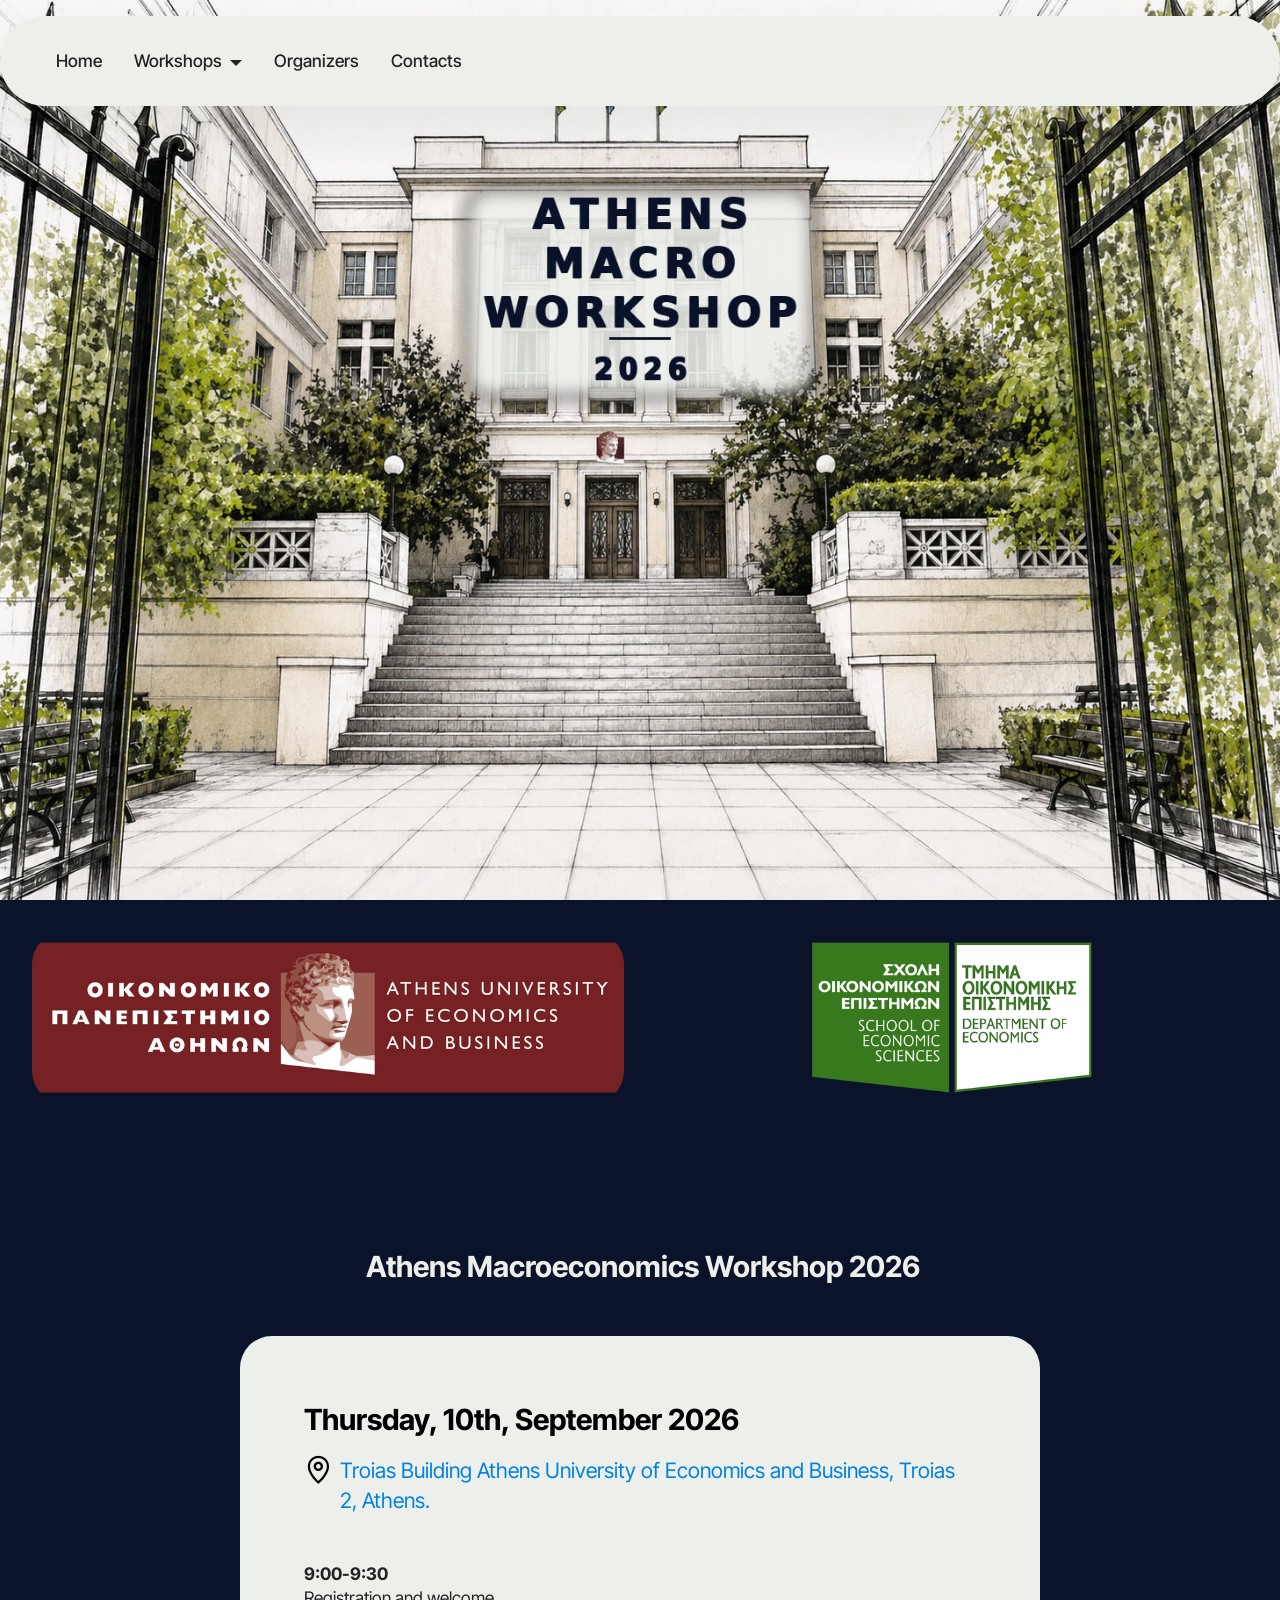
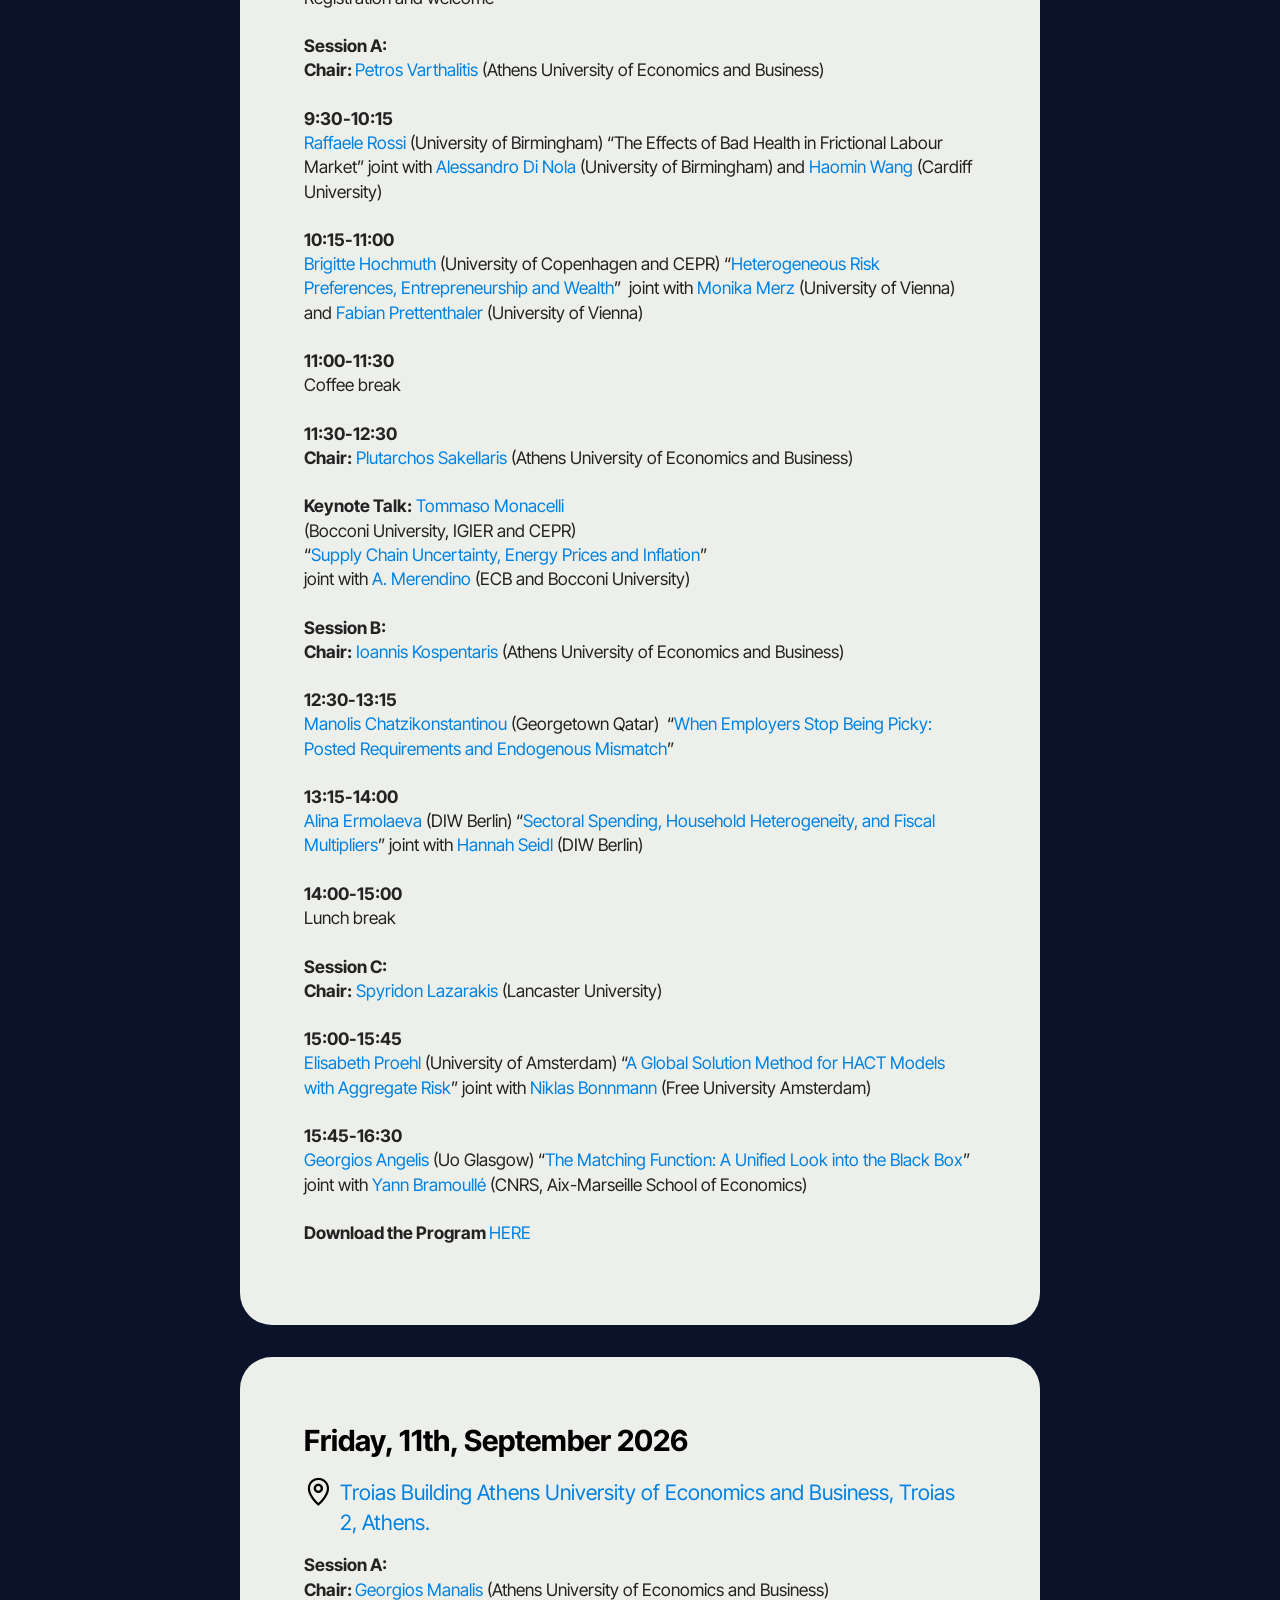
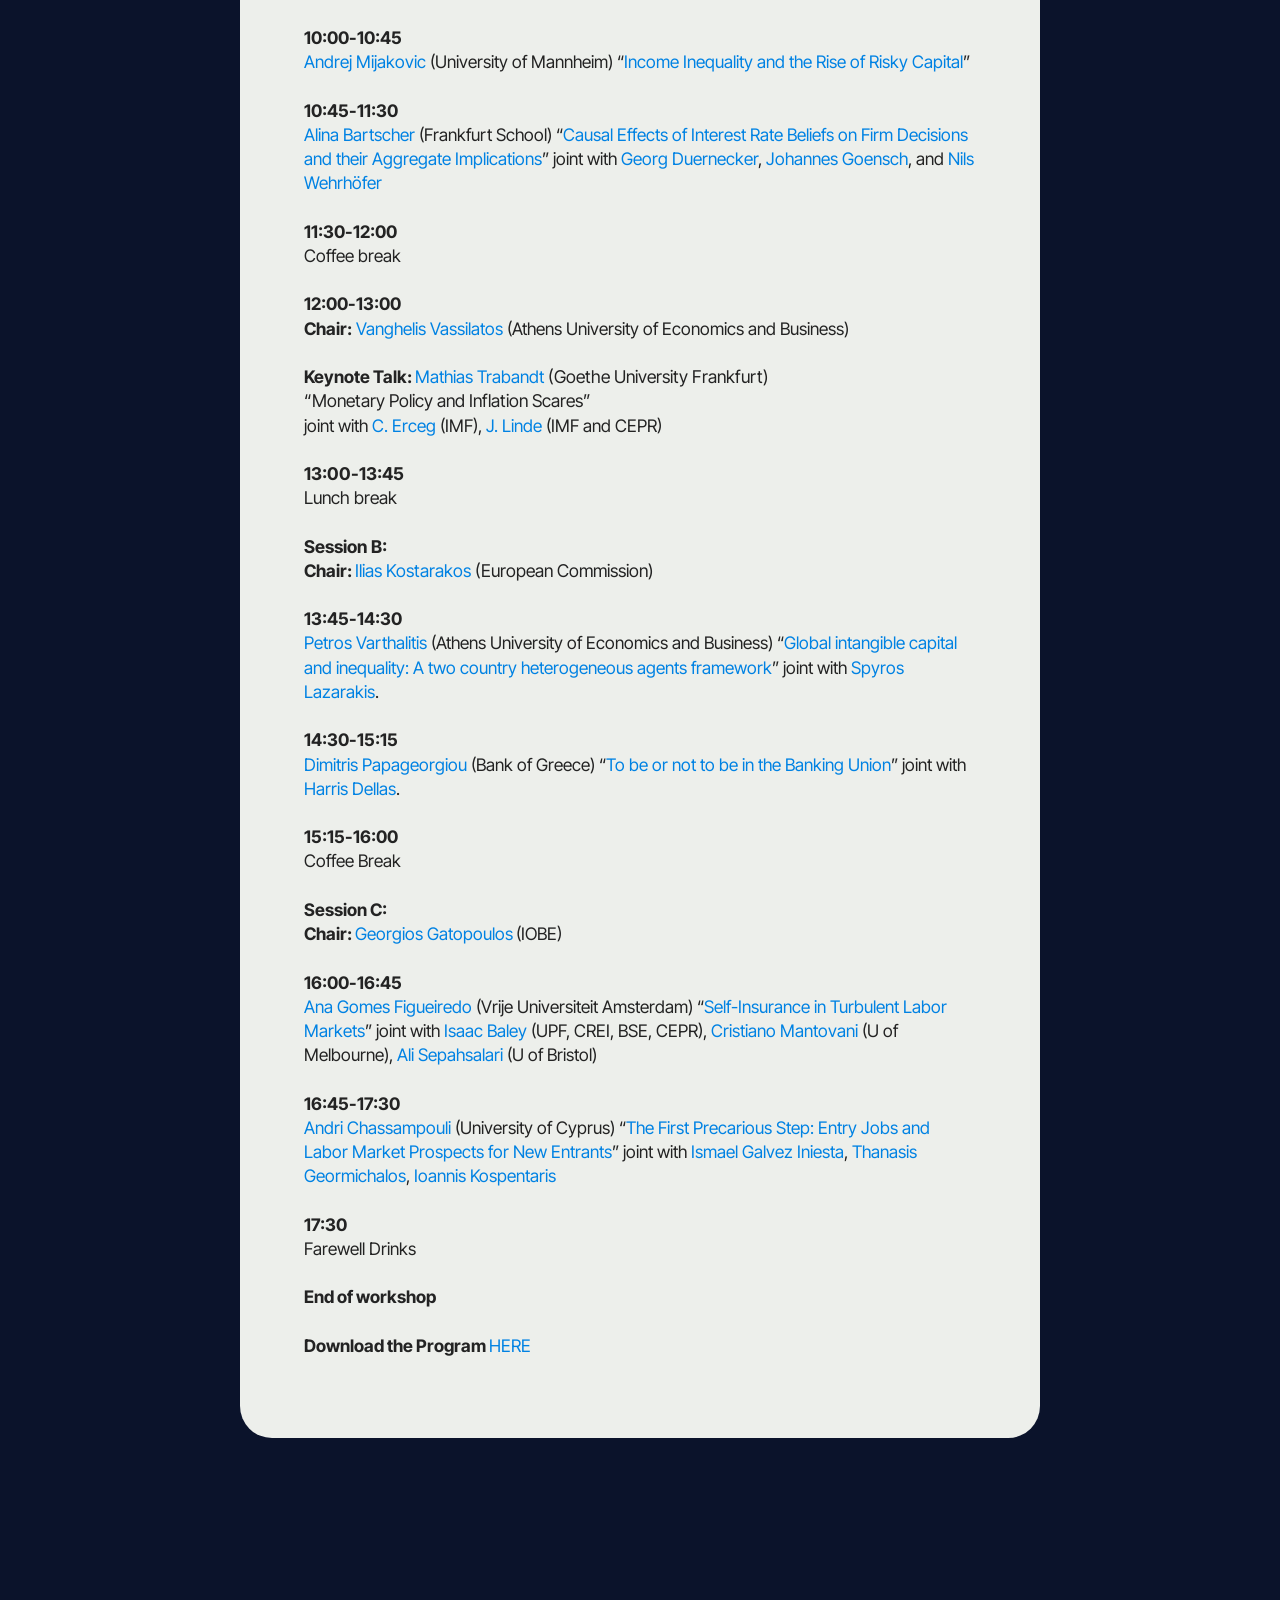
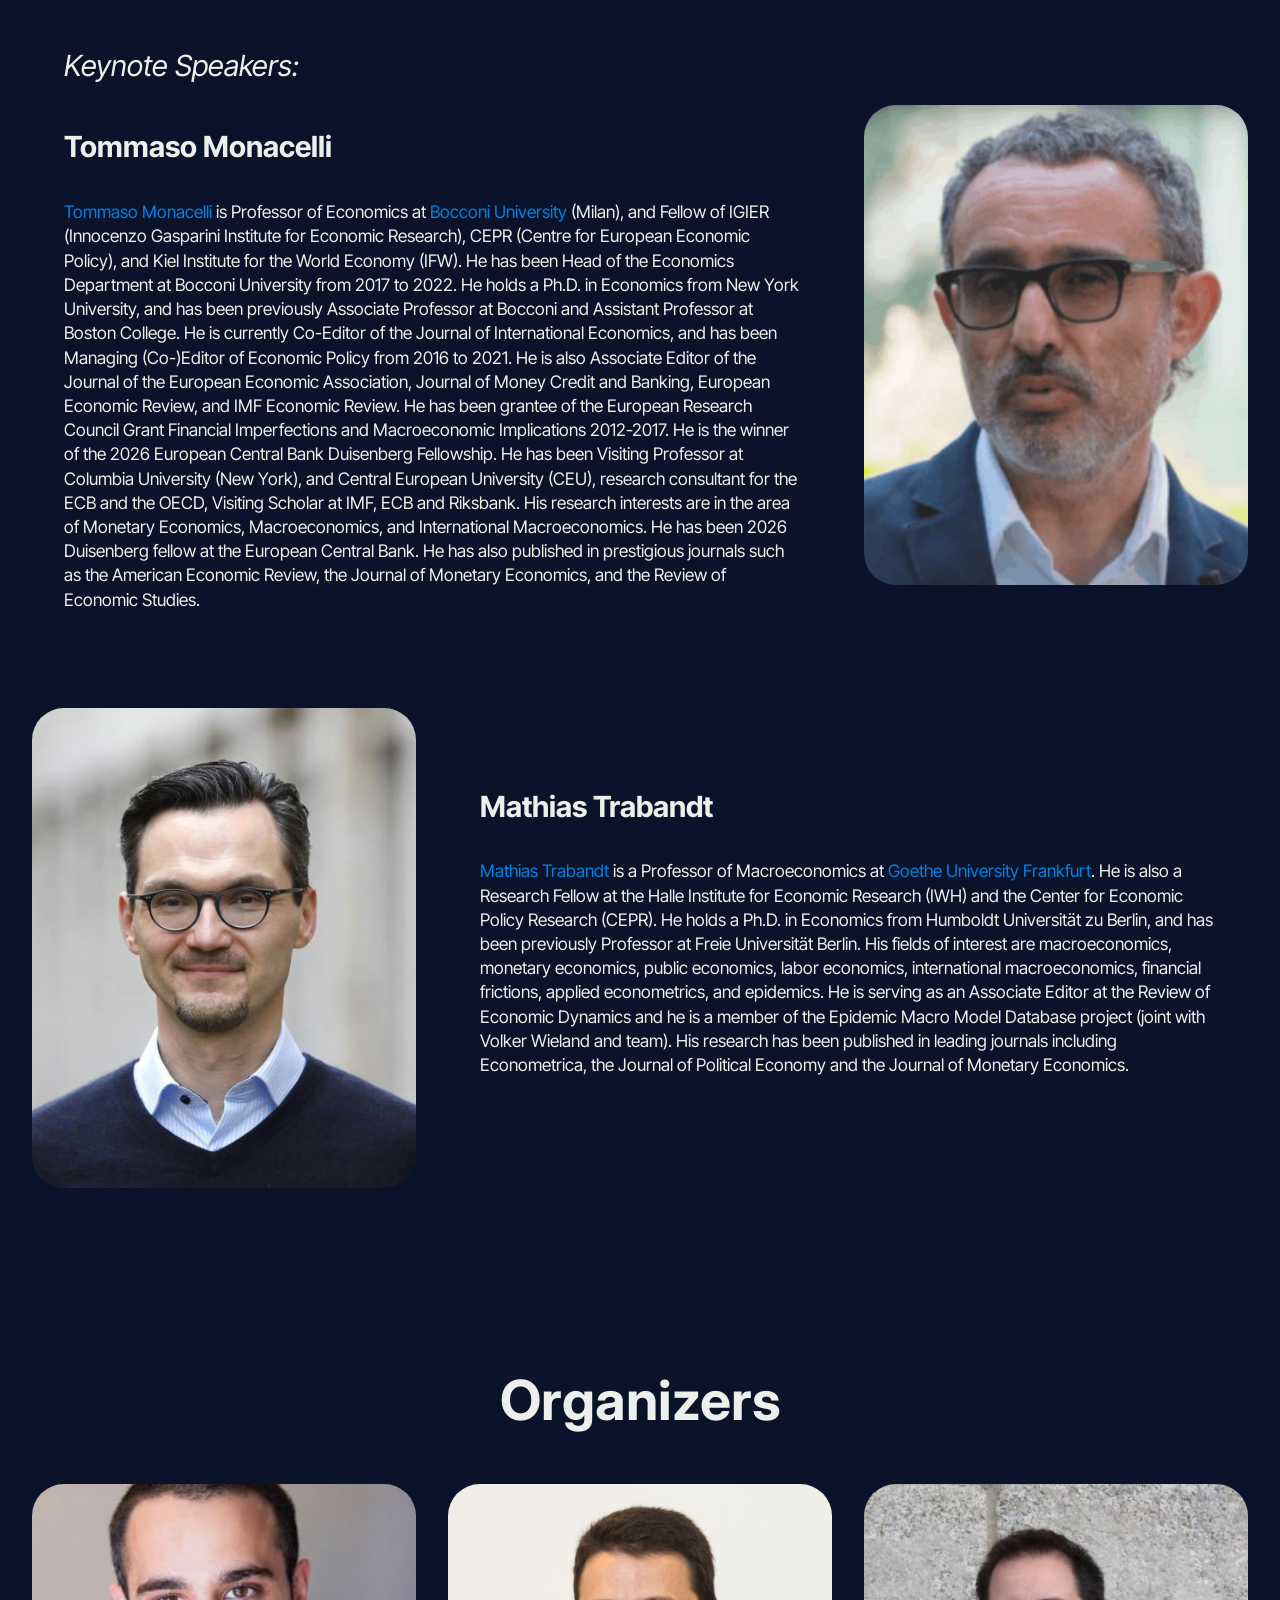
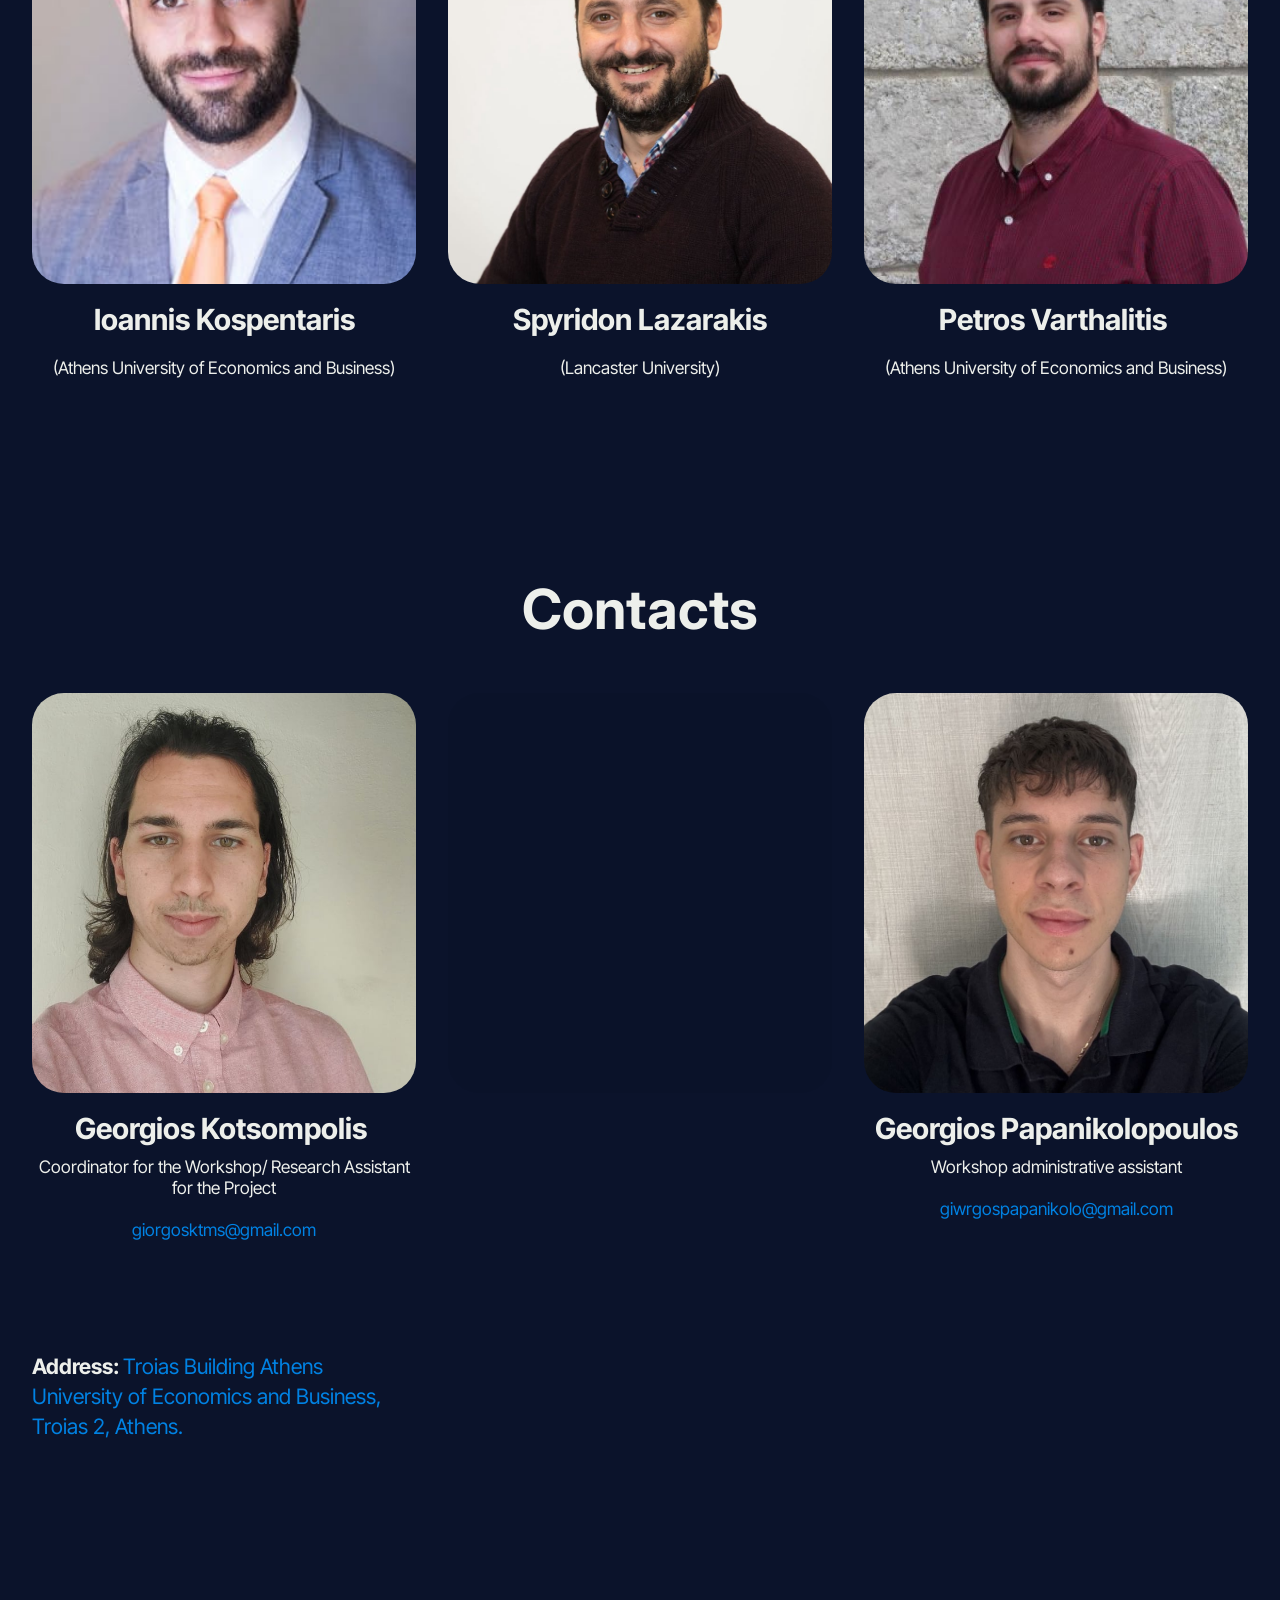
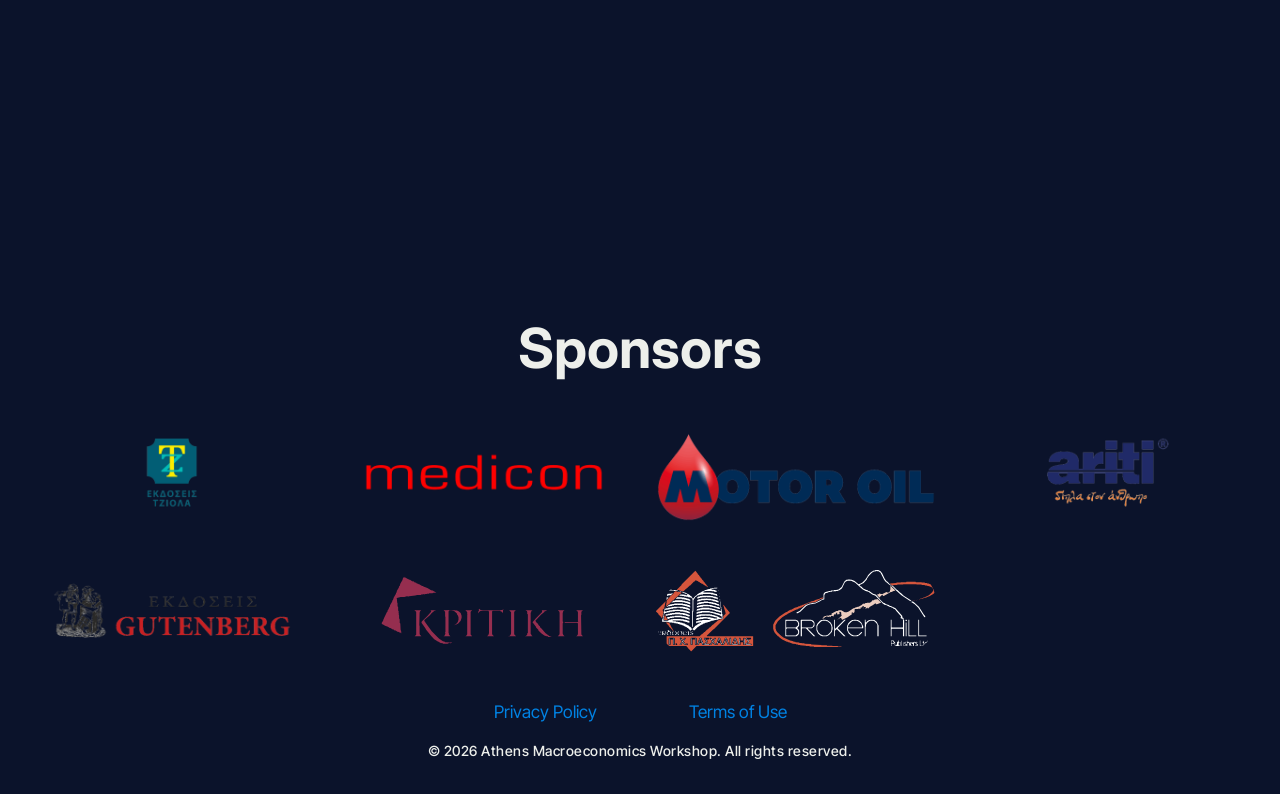
==== commit df214cdd: "Update index.html" ====
--- a/index.html
+++ b/index.html
@@ -504,7 +504,7 @@
             </div>
         </div>
     </div>
-section style="background-color: #0B132B; color: #edefeb; padding: 20px 0; text-align: center; font-family: 'Inter Tight', sans-serif; font-size: 14px; letter-spacing: 0.5px;">
+<section style="background-color: #0B132B; color: #edefeb; padding: 20px 0; text-align: center; font-family: 'Inter Tight', sans-serif; font-size: 14px; letter-spacing: 0.5px;">
     <div style="max-width: 1200px; margin: 0 auto; padding: 0 15px;">
         <p style="margin: 0; font-weight: 500;">
             © 2026 Athens Macroeconomics Workshop. All rights reserved.
@@ -514,4 +514,4 @@
 <script src="assets/bootstrap/js/bootstrap.bundle.min.js"></script>  <script src="assets/smoothscroll/smooth-scroll.js"></script>  <script src="assets/ytplayer/index.js"></script>  <script src="assets/dropdown/js/navbar-dropdown.js"></script>  <script src="assets/theme/js/script.js"></script>   
   
 </body>
-</html>+</html>
